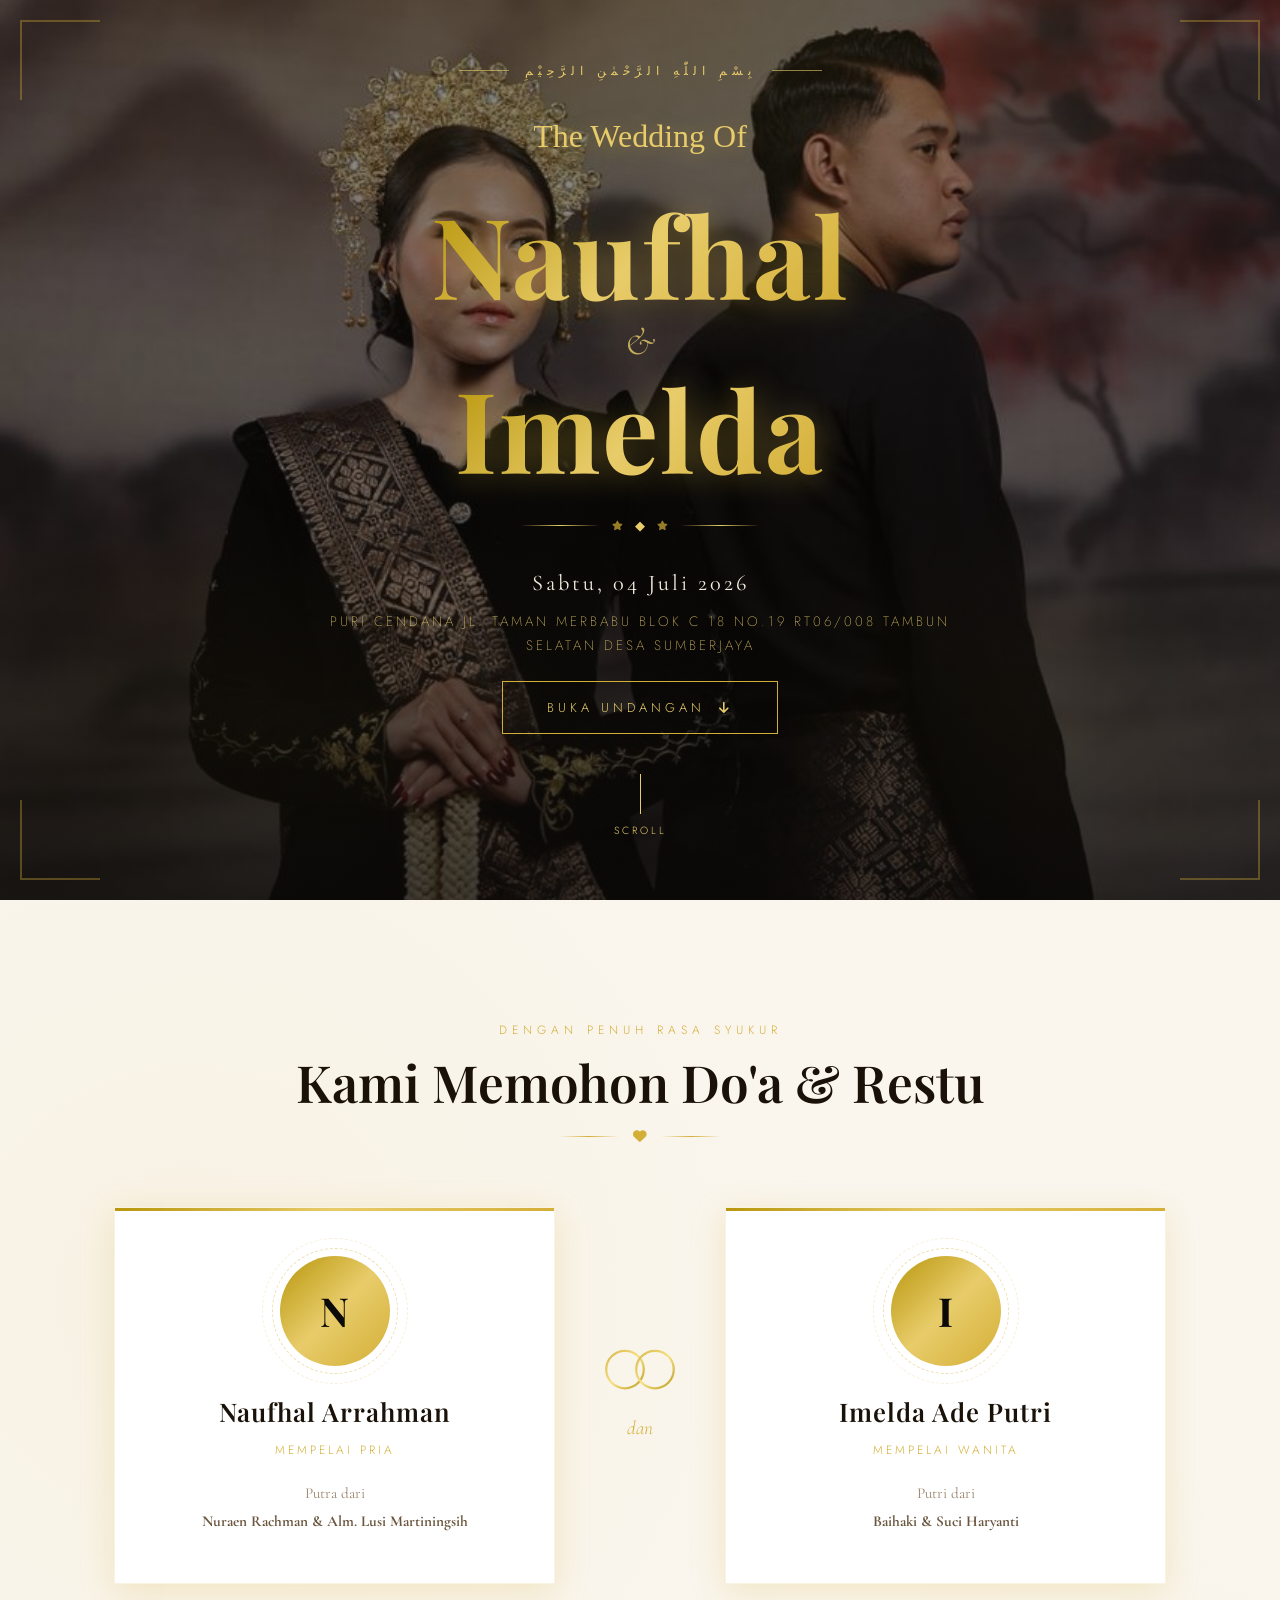
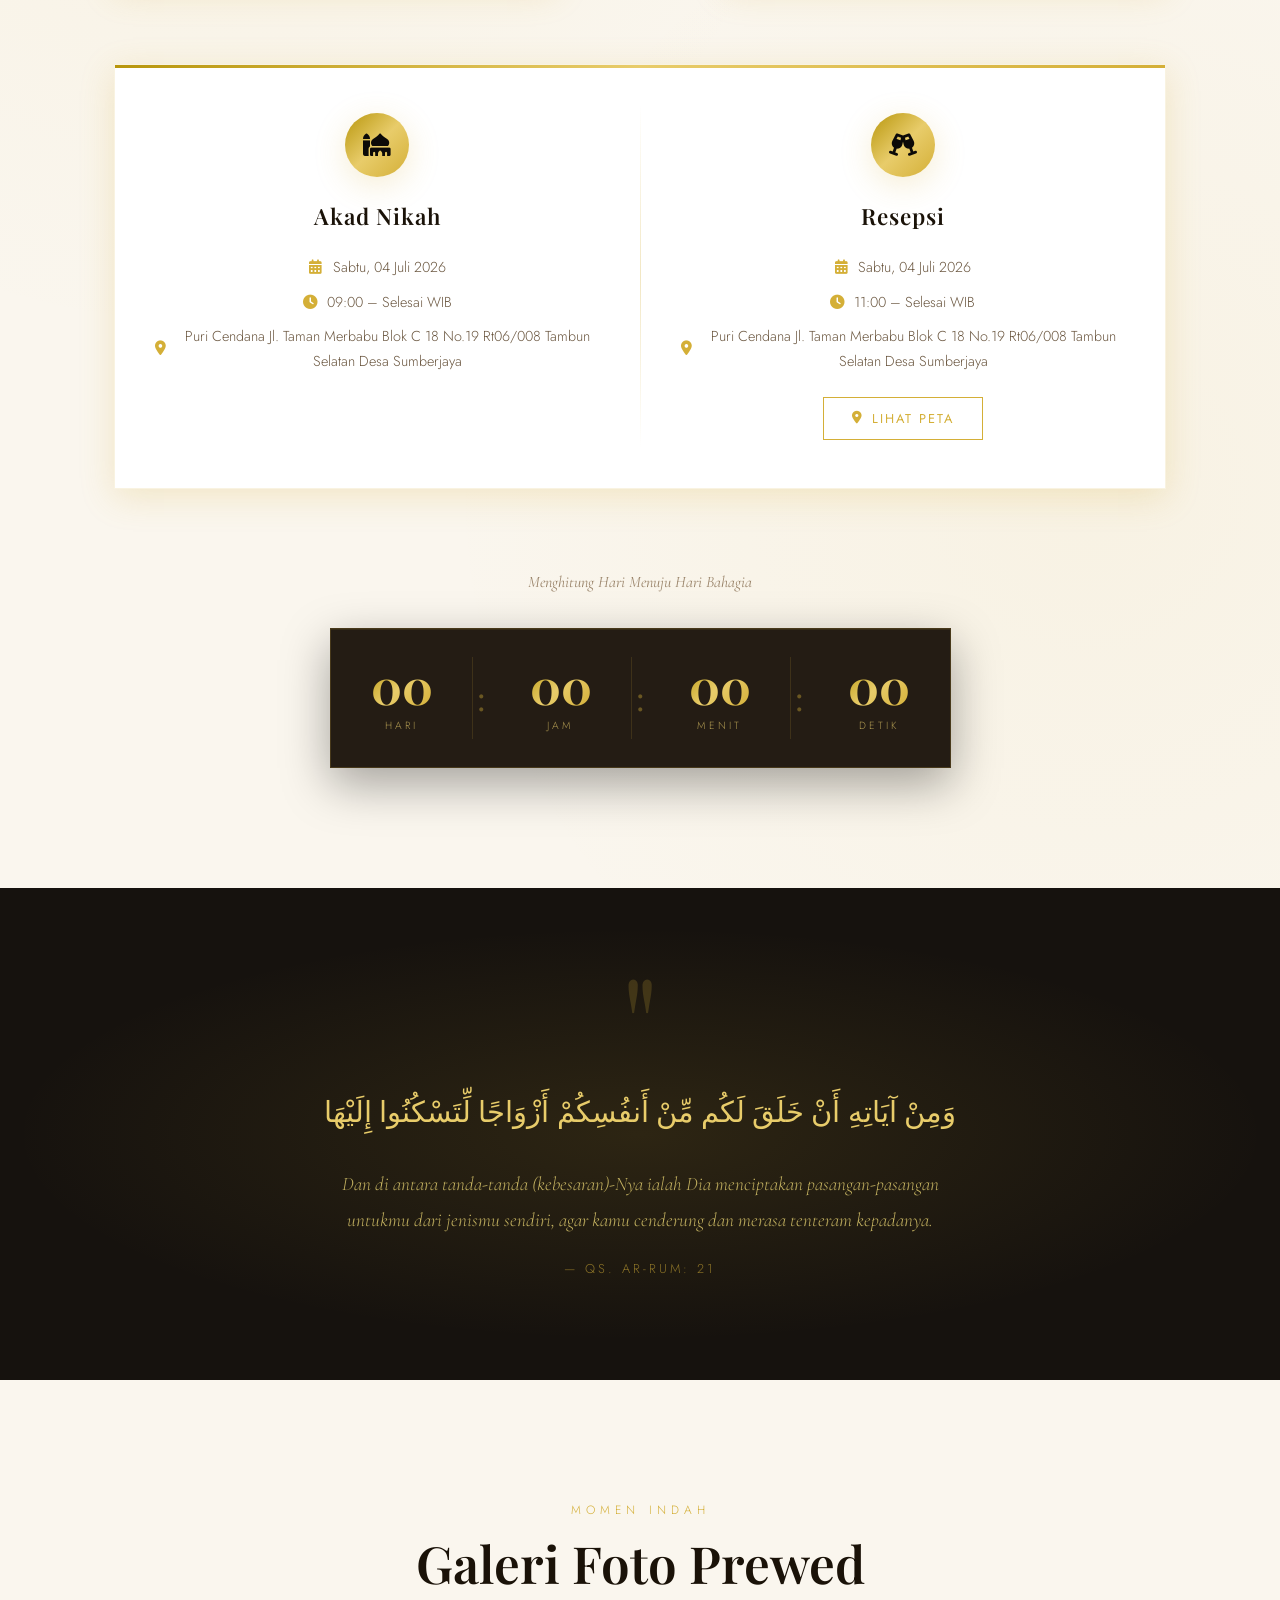
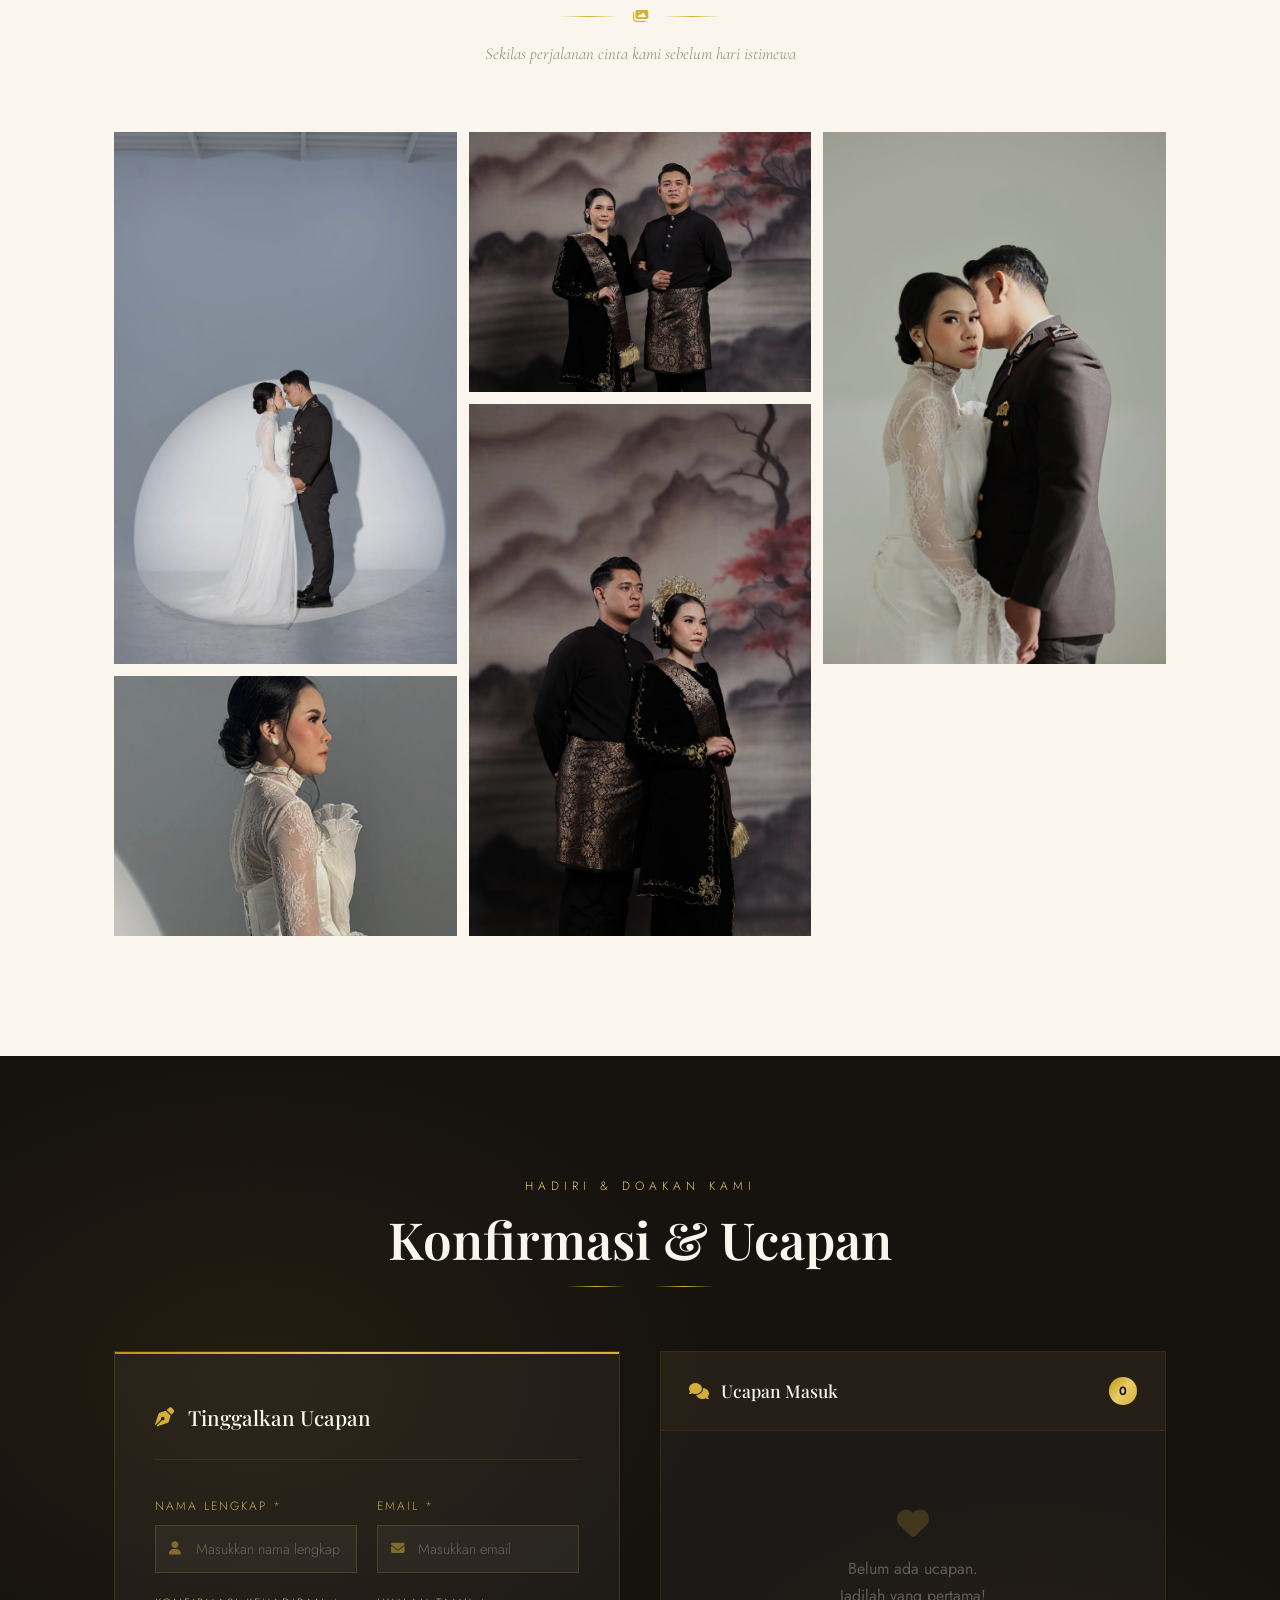
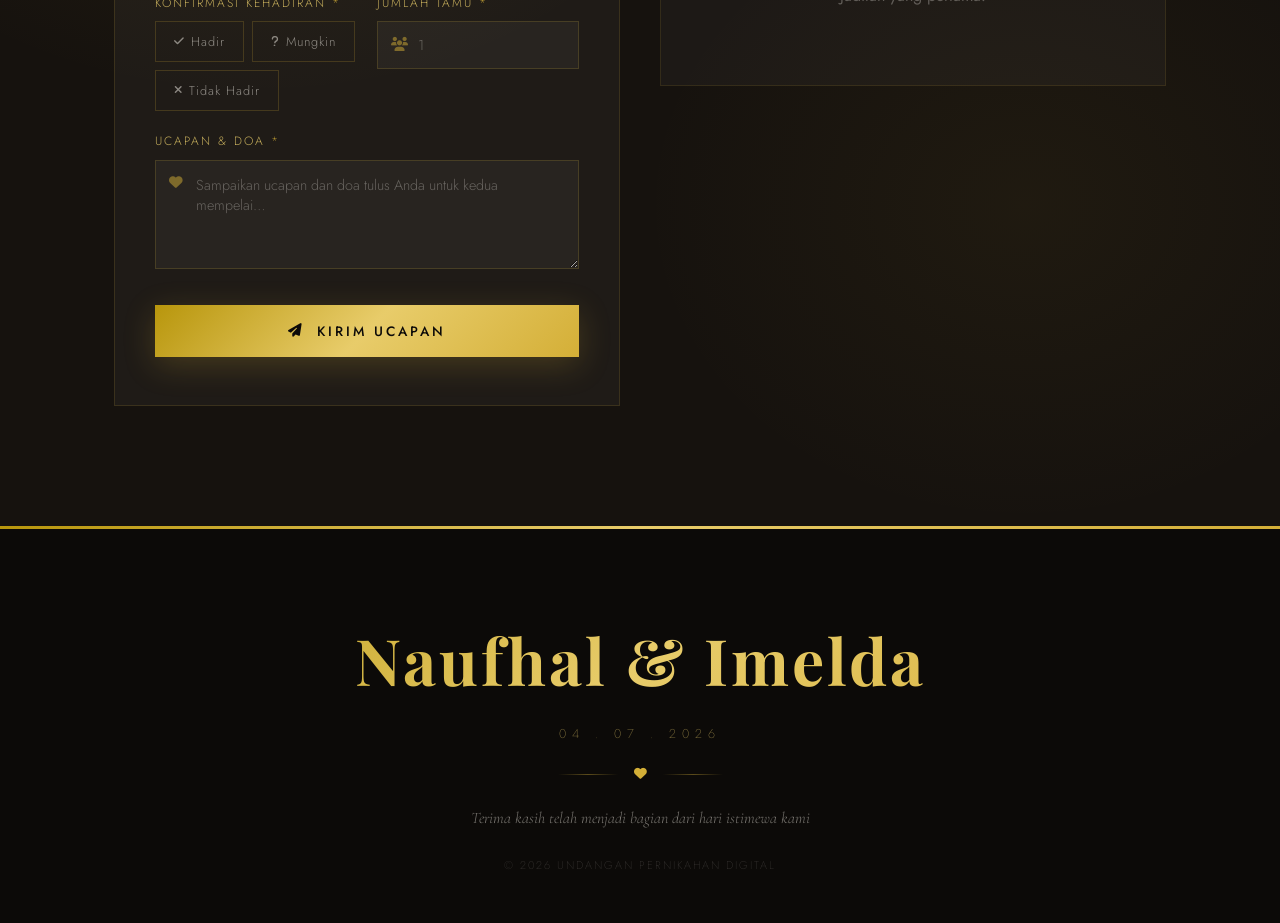
==== index.html @ 8dc5371a "Update index.html" ====
<!DOCTYPE html>
<html lang="id">
<head>
    <meta charset="UTF-8">
    <meta name="viewport" content="width=device-width, initial-scale=1.0">
    <title>Undangan Pernikahan Digital — Naufhal & Imelda</title>
    <link rel="preconnect" href="https://fonts.googleapis.com">
    <link rel="preconnect" href="https://fonts.gstatic.com" crossorigin>
    <link href="https://fonts.googleapis.com/css2?family=Playfair+Display:ital,wght@0,400;0,500;0,600;0,700;0,900;1,400;1,600&family=Cormorant+Garamond:ital,wght@0,300;0,400;0,500;0,600;1,300;1,400&family=Jost:wght@200;300;400;500&display=swap" rel="stylesheet">
    <link rel="stylesheet" href="https://cdnjs.cloudflare.com/ajax/libs/font-awesome/6.4.0/css/all.min.css">
    <style>
/* ═══════════════════════════════════════════════
   LUXURY WEDDING INVITATION — styles.css
   Aesthetic: Gold Foil · Dark Velvet · Baroque Elegance
═══════════════════════════════════════════════ */

@import url('https://fonts.googleapis.com/css2?family=Playfair+Display:ital,wght@0,400;0,500;0,600;0,700;0,900;1,400;1,600&family=Cormorant+Garamond:ital,wght@0,300;0,400;0,500;0,600;1,300;1,400&family=Jost:wght@200;300;400;500&display=swap');

/* ─── TOKENS ─── */
:root {
    --gold-1: #b8960c;
    --gold-2: #d4af37;
    --gold-3: #e8cc6a;
    --gold-4: #f5e07a;
    --gold-5: #fdf3c0;
    --dark-1: #0c0a08;
    --dark-2: #16120e;
    --dark-3: #241c14;
    --dark-4: #3a2e1e;
    --cream-1: #faf6ee;
    --cream-2: #f4ede0;
    --cream-3: #ede0cc;
    --text-dark: #1a1208;
    --text-mid: #6b5740;
    --text-light: #9a846a;
    --gold-grad: linear-gradient(135deg, var(--gold-1) 0%, var(--gold-3) 50%, var(--gold-2) 100%);
    --gold-grad-h: linear-gradient(135deg, var(--gold-4) 0%, var(--gold-2) 50%, var(--gold-1) 100%);
    --dark-grad: linear-gradient(180deg, var(--dark-2) 0%, var(--dark-3) 100%);
    --shadow-gold: 0 8px 32px rgba(212, 175, 55, 0.22);
    --shadow-dark: 0 16px 48px rgba(0, 0, 0, 0.35);
    --ease: cubic-bezier(0.4, 0, 0.2, 1);
    --font-display: 'Playfair Display', Georgia, serif;
    --font-serif: 'Cormorant Garamond', Georgia, serif;
    --font-sans: 'Jost', sans-serif;
}

/* ─── RESET & BASE ─── */
*, *::before, *::after { margin: 0; padding: 0; box-sizing: border-box; }
html { scroll-behavior: smooth; font-size: 16px; }

body {
    font-family: var(--font-sans);
    background: var(--cream-1);
    color: var(--text-dark);
    overflow-x: hidden;
    line-height: 1.7;
}

/* ─── PARTICLES CANVAS ─── */
.particles-canvas {
    position: fixed;
    top: 0; left: 0;
    width: 100%; height: 100%;
    pointer-events: none;
    z-index: 0;
    opacity: 0.6;
}

/* ─── ANIMATIONS ─── */
@keyframes fadeUp {
    from { opacity: 0; transform: translateY(40px); }
    to   { opacity: 1; transform: translateY(0); }
}
@keyframes fadeIn {
    from { opacity: 0; } to { opacity: 1; }
}
@keyframes shimmer {
    0%   { left: -100%; }
    100% { left: 200%; }
}
@keyframes pulse {
    0%, 100% { transform: scale(1); }
    50%       { transform: scale(1.08); }
}
@keyframes rotateRing {
    from { transform: rotate(0deg); }
    to   { transform: rotate(360deg); }
}
@keyframes scrollAnim {
    0%, 100% { opacity: 1; transform: translateY(0); }
    50%       { opacity: 0.3; transform: translateY(12px); }
}
@keyframes countFlip {
    0%   { transform: translateY(-20px); opacity: 0; }
    100% { transform: translateY(0); opacity: 1; }
}

.animate-fadeup {
    opacity: 0;
    animation: fadeUp 0.9s var(--ease) var(--d, 0s) forwards;
}

/* ─── SCROLL REVEAL ─── */
.reveal { opacity: 0; transform: translateY(50px); transition: opacity 0.9s var(--ease), transform 0.9s var(--ease); }
.reveal.revealed { opacity: 1; transform: translateY(0); }

/* ─── UTILITY ─── */
.container { max-width: 1100px; margin: 0 auto; padding: 0 24px; }

/* ════════════════════════════════════════
   HERO SECTION
════════════════════════════════════════ */
.hero {
    position: relative;
    min-height: 100vh;
    display: flex;
    align-items: center;
    justify-content: center;
    text-align: center;
    overflow: hidden;
    z-index: 1;
}

.hero-bg {
    position: absolute;
    inset: 0;
    background: url('[data-uri]') center center / cover no-repeat;
    z-index: 0;
}

.hero-bg::before {
    content: '';
    position: absolute;
    inset: 0;
    background:
        radial-gradient(ellipse 80% 60% at 50% 0%, rgba(212,175,55,0.18) 0%, transparent 70%),
        radial-gradient(ellipse 60% 40% at 20% 80%, rgba(212,175,55,0.10) 0%, transparent 60%),
        radial-gradient(ellipse 40% 40% at 80% 80%, rgba(184,150,12,0.08) 0%, transparent 60%);
}

.hero-overlay {
    position: absolute;
    inset: 0;
    background: linear-gradient(180deg,
        rgba(12,10,8,0.45) 0%,
        rgba(12,10,8,0.50) 50%,
        rgba(12,10,8,0.78) 100%);
}

/* Corner ornaments */
.hero-ornament {
    position: absolute;
    width: 160px;
    height: 160px;
    z-index: 2;
    opacity: 0.35;
}
.hero-ornament::before, .hero-ornament::after {
    content: '';
    position: absolute;
    background: var(--gold-2);
}
.hero-ornament.top-left    { top: 20px; left: 20px; }
.hero-ornament.top-right   { top: 20px; right: 20px; transform: scaleX(-1); }
.hero-ornament.bottom-left  { bottom: 20px; left: 20px; transform: scaleY(-1); }
.hero-ornament.bottom-right { bottom: 20px; right: 20px; transform: scale(-1); }

.hero-ornament::before {
    width: 2px; height: 80px;
    top: 0; left: 0;
}
.hero-ornament::after {
    width: 80px; height: 2px;
    top: 0; left: 0;
}

/* Hero content */
.hero-content {
    position: relative;
    z-index: 3;
    padding: 40px 20px;
    max-width: 700px;
}

.hero-tag {
    display: flex;
    align-items: center;
    justify-content: center;
    gap: 16px;
    font-family: var(--font-sans);
    font-weight: 300;
    font-size: 0.75rem;
    letter-spacing: 5px;
    text-transform: uppercase;
    color: var(--gold-3);
    margin-bottom: 28px;
}
.tag-line {
    display: block;
    width: 50px;
    height: 1px;
    background: var(--gold-3);
    opacity: 0.6;
}

.hero-bismillah {
    font-family: 'Traditional Arabic', 'Amiri', serif;
    font-size: clamp(1.4rem, 3vw, 2rem);
    color: var(--gold-3);
    margin-bottom: 32px;
    opacity: 0.85;
    text-shadow: 0 2px 20px rgba(212,175,55,0.4);
}

.hero-title {
    font-family: var(--font-display);
    line-height: 1;
    margin-bottom: 28px;
    display: flex;
    flex-direction: column;
    align-items: center;
    gap: 4px;
}

.name-groom, .name-bride {
    font-size: clamp(3.5rem, 9vw, 7rem);
    font-weight: 700;
    background: var(--gold-grad);
    -webkit-background-clip: text;
    -webkit-text-fill-color: transparent;
    background-clip: text;
    filter: drop-shadow(0 2px 16px rgba(212,175,55,0.4));
    line-height: 1.05;
    letter-spacing: 2px;
}

.hero-ampersand {
    font-family: var(--font-serif);
    font-style: italic;
    font-size: clamp(1.5rem, 4vw, 2.5rem);
    color: var(--gold-3);
    font-weight: 300;
    margin: 4px 0;
    opacity: 0.8;
}

.hero-divider {
    display: flex;
    align-items: center;
    justify-content: center;
    gap: 12px;
    margin-bottom: 28px;
}
.divider-line { flex: 1; max-width: 80px; height: 1px; background: linear-gradient(90deg, transparent, var(--gold-3), transparent); }
.divider-icon { color: var(--gold-2); font-size: 0.6rem; opacity: 0.7; }
.divider-diamond { color: var(--gold-3); font-size: 0.8rem; }

.hero-date {
    font-family: var(--font-serif);
    font-size: clamp(1rem, 2.5vw, 1.4rem);
    font-weight: 400;
    color: var(--cream-2);
    letter-spacing: 3px;
    margin-bottom: 8px;
}
.hero-location {
    font-family: var(--font-sans);
    font-weight: 200;
    font-size: 0.85rem;
    letter-spacing: 3px;
    text-transform: uppercase;
    color: var(--gold-3);
    opacity: 0.75;
    margin-bottom: 24px;
}

.guest-name {
    display: none;
    font-family: var(--font-serif);
    font-style: italic;
    font-size: 1.2rem;
    color: var(--gold-4);
    margin-bottom: 24px;
    padding: 12px 28px;
    border: 1px solid rgba(212,175,55,0.3);
    border-radius: 4px;
    background: rgba(212,175,55,0.05);
}

/* CTA Button */
.btn-luxury {
    display: inline-flex;
    align-items: center;
    gap: 14px;
    padding: 16px 44px;
    background: transparent;
    border: 1px solid var(--gold-2);
    color: var(--gold-3);
    font-family: var(--font-sans);
    font-weight: 300;
    font-size: 0.8rem;
    letter-spacing: 4px;
    text-transform: uppercase;
    cursor: pointer;
    transition: all 0.4s var(--ease);
    position: relative;
    overflow: hidden;
    margin-bottom: 40px;
}
.btn-luxury::before {
    content: '';
    position: absolute;
    inset: 0;
    background: var(--gold-grad);
    transform: scaleX(0);
    transform-origin: left;
    transition: transform 0.4s var(--ease);
    z-index: 0;
}
.btn-luxury:hover::before { transform: scaleX(1); }
.btn-luxury:hover { color: var(--dark-1); border-color: transparent; }
.btn-text, .btn-icon { position: relative; z-index: 1; }
.btn-icon { transition: transform 0.3s var(--ease); }
.btn-luxury:hover .btn-icon { transform: translateY(4px); }

/* Scroll indicator */
.hero-scroll {
    display: flex;
    flex-direction: column;
    align-items: center;
    gap: 8px;
    opacity: 0.5;
}
.scroll-line {
    display: block;
    width: 1px;
    height: 40px;
    background: var(--gold-3);
    animation: scrollAnim 2s ease-in-out infinite;
}
.scroll-text {
    font-size: 0.65rem;
    letter-spacing: 3px;
    text-transform: uppercase;
    color: var(--gold-3);
    font-family: var(--font-sans);
    font-weight: 300;
}

/* ════════════════════════════════════════
   SECTION HEADERS (shared)
════════════════════════════════════════ */
.section-header {
    text-align: center;
    margin-bottom: 64px;
}
.section-pre {
    font-family: var(--font-sans);
    font-weight: 300;
    font-size: 0.75rem;
    letter-spacing: 5px;
    text-transform: uppercase;
    color: var(--gold-2);
    margin-bottom: 12px;
}
.section-heading {
    font-family: var(--font-display);
    font-size: clamp(2rem, 5vw, 3.2rem);
    font-weight: 600;
    color: var(--text-dark);
    line-height: 1.2;
    margin-bottom: 16px;
}
.heading-ornament {
    display: flex;
    align-items: center;
    justify-content: center;
    gap: 14px;
    margin-bottom: 16px;
}
.heading-ornament span {
    display: block;
    width: 60px;
    height: 1px;
    background: linear-gradient(90deg, transparent, var(--gold-2), transparent);
}
.heading-ornament i { color: var(--gold-2); font-size: 0.85rem; }
.section-sub {
    font-family: var(--font-serif);
    font-style: italic;
    color: var(--text-light);
    font-size: 1.05rem;
    font-weight: 300;
}

/* ════════════════════════════════════════
   COUPLE SECTION
════════════════════════════════════════ */
.section-couple {
    position: relative;
    padding: 120px 0;
    background: var(--cream-1);
    z-index: 1;
}

.section-bg-pattern {
    position: absolute;
    inset: 0;
    background-image:
        radial-gradient(circle at 15% 25%, rgba(212,175,55,0.06) 0%, transparent 40%),
        radial-gradient(circle at 85% 75%, rgba(212,175,55,0.06) 0%, transparent 40%);
    pointer-events: none;
}

/* Couple block */
.couple-block {
    display: grid;
    grid-template-columns: 1fr auto 1fr;
    gap: 40px;
    align-items: center;
    margin-bottom: 80px;
}

.person-card {
    text-align: center;
    padding: 48px 32px;
    background: white;
    border: 1px solid rgba(212,175,55,0.15);
    box-shadow: var(--shadow-gold);
    position: relative;
    transition: transform 0.4s var(--ease), box-shadow 0.4s var(--ease);
}
.person-card::before {
    content: '';
    position: absolute;
    top: 0; left: 0; right: 0;
    height: 3px;
    background: var(--gold-grad);
}
.person-card:hover {
    transform: translateY(-8px);
    box-shadow: 0 20px 60px rgba(212,175,55,0.2);
}

.person-photo-frame {
    position: relative;
    width: 110px;
    height: 110px;
    margin: 0 auto 24px;
}
.person-photo-inner {
    width: 100%;
    height: 100%;
    border-radius: 50%;
    background: var(--gold-grad);
    display: flex;
    align-items: center;
    justify-content: center;
    position: relative;
    z-index: 2;
}
.person-initial {
    font-family: var(--font-display);
    font-size: 2.5rem;
    font-weight: 700;
    color: var(--dark-1);
}
.photo-ring {
    position: absolute;
    border-radius: 50%;
    border: 1px solid var(--gold-2);
    inset: -8px;
    opacity: 0.4;
    animation: rotateRing 12s linear infinite;
    border-style: dashed;
}
.photo-ring-2 {
    inset: -18px;
    opacity: 0.2;
    animation-direction: reverse;
    animation-duration: 20s;
}

.person-name {
    font-family: var(--font-display);
    font-size: 1.6rem;
    font-weight: 600;
    color: var(--text-dark);
    margin-bottom: 6px;
    letter-spacing: 1px;
}
.person-role {
    font-family: var(--font-sans);
    font-weight: 300;
    font-size: 0.75rem;
    letter-spacing: 3px;
    text-transform: uppercase;
    color: var(--gold-2);
    margin-bottom: 20px;
}
.person-parents {
    font-family: var(--font-serif);
    font-size: 0.95rem;
    color: var(--text-light);
    line-height: 1.8;
}
.person-parents strong { color: var(--text-mid); }

/* Couple center */
.couple-center {
    display: flex;
    flex-direction: column;
    align-items: center;
    gap: 12px;
}
.rings-svg { width: 90px; opacity: 0.9; }
.couple-and {
    font-family: var(--font-serif);
    font-style: italic;
    font-size: 1.2rem;
    color: var(--gold-2);
    font-weight: 300;
}

/* Events */
.events-row {
    display: grid;
    grid-template-columns: 1fr auto 1fr;
    gap: 0;
    background: white;
    border: 1px solid rgba(212,175,55,0.15);
    box-shadow: var(--shadow-gold);
    margin-bottom: 80px;
    position: relative;
    overflow: hidden;
}
.events-row::before {
    content: '';
    position: absolute;
    top: 0; left: 0; right: 0;
    height: 3px;
    background: var(--gold-grad);
}

.event-card {
    padding: 48px 40px;
    text-align: center;
}
.event-card-icon {
    width: 64px;
    height: 64px;
    margin: 0 auto 20px;
    background: var(--gold-grad);
    border-radius: 50%;
    display: flex;
    align-items: center;
    justify-content: center;
    font-size: 1.4rem;
    color: var(--dark-1);
    box-shadow: var(--shadow-gold);
}
.event-card-title {
    font-family: var(--font-display);
    font-size: 1.4rem;
    font-weight: 600;
    color: var(--text-dark);
    margin-bottom: 20px;
    letter-spacing: 1px;
}
.event-card-detail {
    display: flex;
    flex-direction: column;
    gap: 10px;
    margin-bottom: 24px;
}
.event-card-detail p {
    font-family: var(--font-sans);
    font-weight: 300;
    font-size: 0.9rem;
    color: var(--text-mid);
    display: flex;
    align-items: center;
    justify-content: center;
    gap: 10px;
}
.event-card-detail i { color: var(--gold-2); width: 14px; }

.event-divider-vertical {
    width: 1px;
    background: linear-gradient(180deg, transparent, rgba(212,175,55,0.3), transparent);
    margin: 40px 0;
}

.btn-map {
    display: inline-flex;
    align-items: center;
    gap: 8px;
    padding: 11px 28px;
    background: transparent;
    border: 1px solid var(--gold-2);
    color: var(--gold-2);
    font-family: var(--font-sans);
    font-weight: 400;
    font-size: 0.8rem;
    letter-spacing: 2px;
    text-transform: uppercase;
    cursor: pointer;
    transition: all 0.3s var(--ease);
}
.btn-map:hover {
    background: var(--gold-grad);
    color: var(--dark-1);
    border-color: transparent;
}

/* Countdown */
.countdown-wrapper {
    text-align: center;
}
.countdown-label-top {
    font-family: var(--font-serif);
    font-style: italic;
    font-size: 1rem;
    color: var(--text-light);
    margin-bottom: 32px;
}
.countdown {
    display: inline-flex;
    align-items: center;
    gap: 0;
    background: var(--dark-3);
    border: 1px solid rgba(212,175,55,0.2);
    box-shadow: var(--shadow-dark), inset 0 1px 0 rgba(212,175,55,0.1);
    overflow: hidden;
}
.countdown-item {
    padding: 32px 40px;
    text-align: center;
    position: relative;
}
.countdown-item:not(:last-child)::after {
    content: '';
    position: absolute;
    right: 0;
    top: 20%;
    height: 60%;
    width: 1px;
    background: rgba(212,175,55,0.15);
}
.countdown-value-wrap { overflow: hidden; margin-bottom: 8px; }
.countdown-value {
    display: block;
    font-family: var(--font-display);
    font-size: clamp(2rem, 5vw, 3rem);
    font-weight: 700;
    background: var(--gold-grad);
    -webkit-background-clip: text;
    -webkit-text-fill-color: transparent;
    background-clip: text;
    animation: countFlip 0.3s var(--ease);
    line-height: 1;
}
.countdown-label {
    display: block;
    font-family: var(--font-sans);
    font-weight: 300;
    font-size: 0.65rem;
    letter-spacing: 3px;
    text-transform: uppercase;
    color: var(--gold-3);
    opacity: 0.7;
}
.countdown-sep {
    font-family: var(--font-display);
    font-size: 2rem;
    color: var(--gold-2);
    opacity: 0.4;
    padding: 0 4px;
    line-height: 1;
}

/* ════════════════════════════════════════
   QUOTE SECTION
════════════════════════════════════════ */
.section-quote {
    position: relative;
    padding: 100px 0;
    overflow: hidden;
    z-index: 1;
}
.quote-bg {
    position: absolute;
    inset: 0;
    background: var(--dark-2);
}
.quote-bg::before {
    content: '';
    position: absolute;
    inset: 0;
    background: radial-gradient(ellipse 70% 60% at 50% 50%, rgba(212,175,55,0.12) 0%, transparent 70%);
}

.quote-block {
    position: relative;
    z-index: 2;
    text-align: center;
    max-width: 700px;
    margin: 0 auto;
    padding: 0 20px;
}
.quote-ornament {
    font-family: var(--font-display);
    font-size: 8rem;
    color: var(--gold-2);
    line-height: 0.5;
    margin-bottom: 32px;
    opacity: 0.2;
    display: block;
}
.quote-arabic {
    font-family: 'Traditional Arabic', 'Amiri', serif;
    font-size: clamp(1.3rem, 3vw, 1.8rem);
    color: var(--gold-3);
    line-height: 2;
    margin-bottom: 24px;
    direction: rtl;
}
.quote-translation {
    font-family: var(--font-serif);
    font-style: italic;
    font-size: clamp(1rem, 2vw, 1.2rem);
    color: rgba(245, 224, 122, 0.75);
    line-height: 1.9;
    font-weight: 300;
    margin-bottom: 20px;
}
.quote-source {
    font-family: var(--font-sans);
    font-weight: 300;
    font-size: 0.8rem;
    letter-spacing: 3px;
    text-transform: uppercase;
    color: var(--gold-2);
    opacity: 0.6;
}

/* ════════════════════════════════════════
   GALLERY SECTION
════════════════════════════════════════ */
.section-gallery {
    padding: 120px 0;
    background: var(--cream-1);
    position: relative;
    z-index: 1;
}

.gallery-masonry {
    display: grid;
    grid-template-columns: repeat(3, 1fr);
    grid-auto-rows: 260px;
    gap: 12px;
}
.gallery-item {
    position: relative;
    overflow: hidden;
    cursor: pointer;
    background: var(--dark-3);
}
.gallery-item.gallery-tall { grid-row: span 2; }
.gallery-item.gallery-wide { grid-column: span 2; }

.gallery-item img {
    width: 100%;
    height: 100%;
    object-fit: cover;
    transition: transform 0.7s var(--ease), filter 0.5s var(--ease);
    filter: brightness(0.88) saturate(0.9);
}
.gallery-item:hover img {
    transform: scale(1.06);
    filter: brightness(0.6) saturate(0.7);
}

.gallery-overlay {
    position: absolute;
    inset: 0;
    display: flex;
    align-items: center;
    justify-content: center;
    opacity: 0;
    transition: opacity 0.4s var(--ease);
}
.gallery-item:hover .gallery-overlay { opacity: 1; }
.gallery-overlay i {
    font-size: 1.5rem;
    color: var(--gold-3);
    background: rgba(12,10,8,0.6);
    width: 52px;
    height: 52px;
    border-radius: 50%;
    display: flex;
    align-items: center;
    justify-content: center;
    border: 1px solid rgba(212,175,55,0.4);
}

/* Gold frame on items */
.gallery-item::after {
    content: '';
    position: absolute;
    inset: 8px;
    border: 1px solid rgba(212,175,55,0);
    transition: border-color 0.4s var(--ease);
    pointer-events: none;
    z-index: 2;
}
.gallery-item:hover::after {
    border-color: rgba(212,175,55,0.4);
}

/* Lightbox */
.lightbox {
    position: fixed;
    inset: 0;
    background: rgba(12,10,8,0.95);
    z-index: 1000;
    display: flex;
    align-items: center;
    justify-content: center;
    opacity: 0;
    pointer-events: none;
    transition: opacity 0.4s var(--ease);
}
.lightbox.active { opacity: 1; pointer-events: all; }
.lightbox-img {
    max-width: 90vw;
    max-height: 85vh;
    object-fit: contain;
    box-shadow: var(--shadow-dark);
    border: 1px solid rgba(212,175,55,0.2);
}
.lightbox-close {
    position: absolute;
    top: 24px; right: 24px;
    background: transparent;
    border: 1px solid rgba(212,175,55,0.3);
    color: var(--gold-3);
    width: 44px; height: 44px;
    border-radius: 50%;
    cursor: pointer;
    font-size: 1rem;
    display: flex;
    align-items: center;
    justify-content: center;
    transition: all 0.3s var(--ease);
}
.lightbox-close:hover { background: var(--gold-2); color: var(--dark-1); border-color: transparent; }

/* ════════════════════════════════════════
   RSVP & UCAPAN SECTION
════════════════════════════════════════ */
.section-rsvp {
    position: relative;
    padding: 120px 0;
    z-index: 1;
    background: var(--dark-2);
}
.rsvp-bg-pattern {
    position: absolute;
    inset: 0;
    background:
        radial-gradient(ellipse 60% 50% at 20% 30%, rgba(212,175,55,0.07) 0%, transparent 60%),
        radial-gradient(ellipse 50% 50% at 80% 70%, rgba(212,175,55,0.05) 0%, transparent 60%);
    pointer-events: none;
}

.section-rsvp .section-heading { color: var(--cream-1); }
.section-rsvp .section-pre { color: var(--gold-3); }

.rsvp-layout {
    display: grid;
    grid-template-columns: 1fr 1fr;
    gap: 40px;
    align-items: start;
}

/* Form card */
.rsvp-form-card {
    background: rgba(255,255,255,0.04);
    border: 1px solid rgba(212,175,55,0.15);
    padding: 48px 40px;
    position: relative;
}
.rsvp-form-card::before {
    content: '';
    position: absolute;
    top: 0; left: 0; right: 0;
    height: 2px;
    background: var(--gold-grad);
}

.form-card-header {
    display: flex;
    align-items: center;
    gap: 14px;
    margin-bottom: 36px;
    padding-bottom: 24px;
    border-bottom: 1px solid rgba(212,175,55,0.12);
}
.form-card-header i { color: var(--gold-2); font-size: 1.2rem; }
.form-card-header h3 {
    font-family: var(--font-display);
    font-size: 1.3rem;
    font-weight: 500;
    color: var(--cream-1);
}

.luxury-form { display: flex; flex-direction: column; gap: 20px; }

.form-row {
    display: grid;
    grid-template-columns: 1fr 1fr;
    gap: 20px;
}

.form-field { display: flex; flex-direction: column; gap: 8px; }
.form-field.full { grid-column: 1 / -1; }

.form-field label {
    font-family: var(--font-sans);
    font-weight: 300;
    font-size: 0.75rem;
    letter-spacing: 2px;
    text-transform: uppercase;
    color: var(--gold-3);
    opacity: 0.8;
}
.form-field label span { color: var(--gold-2); }

.field-wrap {
    position: relative;
}
.field-icon {
    position: absolute;
    left: 14px;
    top: 50%;
    transform: translateY(-50%);
    color: var(--gold-2);
    opacity: 0.5;
    font-size: 0.85rem;
    pointer-events: none;
    z-index: 1;
}
.textarea-icon { top: 16px; transform: none; }

.field-wrap input,
.field-wrap select,
.field-wrap textarea {
    width: 100%;
    padding: 13px 16px 13px 40px;
    background: rgba(255,255,255,0.04);
    border: 1px solid rgba(212,175,55,0.18);
    color: var(--cream-1);
    font-family: var(--font-sans);
    font-weight: 300;
    font-size: 0.9rem;
    transition: all 0.3s var(--ease);
    outline: none;
    border-radius: 0;
}
.field-wrap textarea { padding-top: 14px; resize: vertical; }
.field-wrap input::placeholder,
.field-wrap textarea::placeholder { color: rgba(250,246,238,0.3); }
.field-wrap input:focus,
.field-wrap select:focus,
.field-wrap textarea:focus {
    border-color: var(--gold-2);
    background: rgba(212,175,55,0.06);
    box-shadow: 0 0 0 3px rgba(212,175,55,0.08);
}
.field-wrap select option { background: var(--dark-3); }

/* Attendance pills */
.attendance-pills {
    display: flex;
    gap: 8px;
    flex-wrap: wrap;
}
.pill {
    padding: 10px 18px;
    background: transparent;
    border: 1px solid rgba(212,175,55,0.2);
    color: rgba(250,246,238,0.5);
    font-family: var(--font-sans);
    font-weight: 300;
    font-size: 0.8rem;
    letter-spacing: 1px;
    cursor: pointer;
    transition: all 0.3s var(--ease);
    display: flex;
    align-items: center;
    gap: 6px;
}
.pill:hover { border-color: var(--gold-2); color: var(--gold-3); }
.pill.active {
    background: var(--gold-grad);
    border-color: transparent;
    color: var(--dark-1);
    font-weight: 500;
}
.pill i { font-size: 0.7rem; }

/* Submit btn */
.btn-submit {
    display: flex;
    align-items: center;
    justify-content: center;
    gap: 12px;
    padding: 16px 32px;
    background: var(--gold-grad);
    border: none;
    color: var(--dark-1);
    font-family: var(--font-sans);
    font-weight: 500;
    font-size: 0.85rem;
    letter-spacing: 3px;
    text-transform: uppercase;
    cursor: pointer;
    position: relative;
    overflow: hidden;
    transition: transform 0.3s var(--ease), box-shadow 0.3s var(--ease);
    box-shadow: var(--shadow-gold);
    margin-top: 8px;
}
.btn-submit:hover {
    transform: translateY(-2px);
    box-shadow: 0 12px 40px rgba(212,175,55,0.35);
}
.btn-submit:active { transform: translateY(0); }
.btn-shimmer {
    position: absolute;
    top: 0;
    left: -100%;
    width: 60%;
    height: 100%;
    background: linear-gradient(90deg, transparent, rgba(255,255,255,0.4), transparent);
    animation: shimmer 3s infinite 1s;
}

/* Feedback */
.form-feedback {
    padding: 0;
    margin-top: 0;
    height: 0;
    overflow: hidden;
    transition: all 0.4s var(--ease);
    font-family: var(--font-sans);
    font-size: 0.85rem;
    text-align: center;
    border-radius: 0;
}
.form-feedback.success {
    padding: 14px;
    height: auto;
    margin-top: 16px;
    background: rgba(34,197,94,0.1);
    border: 1px solid rgba(34,197,94,0.3);
    color: #86efac;
}
.form-feedback.error {
    padding: 14px;
    height: auto;
    margin-top: 16px;
    background: rgba(239,68,68,0.1);
    border: 1px solid rgba(239,68,68,0.3);
    color: #fca5a5;
}

/* Wishes panel */
.wishes-panel {
    background: rgba(255,255,255,0.03);
    border: 1px solid rgba(212,175,55,0.12);
    display: flex;
    flex-direction: column;
    max-height: 560px;
}
.wishes-header {
    display: flex;
    align-items: center;
    gap: 12px;
    padding: 24px 28px;
    border-bottom: 1px solid rgba(212,175,55,0.1);
    background: rgba(212,175,55,0.04);
}
.wishes-header i { color: var(--gold-2); }
.wishes-header h3 {
    font-family: var(--font-display);
    font-weight: 500;
    font-size: 1.1rem;
    color: var(--cream-1);
    flex: 1;
}
.wishes-count {
    background: var(--gold-grad);
    color: var(--dark-1);
    font-family: var(--font-sans);
    font-weight: 600;
    font-size: 0.75rem;
    width: 28px;
    height: 28px;
    border-radius: 50%;
    display: flex;
    align-items: center;
    justify-content: center;
}
.wishes-list {
    padding: 16px;
    overflow-y: auto;
    flex: 1;
    display: flex;
    flex-direction: column;
    gap: 12px;
    scrollbar-width: thin;
    scrollbar-color: rgba(212,175,55,0.2) transparent;
}

.empty-wishes {
    text-align: center;
    padding: 60px 20px;
    color: rgba(250,246,238,0.3);
}
.empty-icon {
    font-size: 2rem;
    color: var(--gold-2);
    opacity: 0.2;
    margin-bottom: 16px;
    display: block;
}

/* Wish items */
.wish-item {
    display: flex;
    gap: 14px;
    padding: 16px;
    background: rgba(255,255,255,0.03);
    border: 1px solid rgba(212,175,55,0.08);
    border-left: 2px solid var(--gold-2);
    animation: fadeUp 0.4s var(--ease);
}
.wish-avatar {
    width: 40px;
    height: 40px;
    flex-shrink: 0;
    border-radius: 50%;
    background: var(--gold-grad);
    display: flex;
    align-items: center;
    justify-content: center;
    font-family: var(--font-display);
    font-weight: 700;
    font-size: 1rem;
    color: var(--dark-1);
}
.wish-body { flex: 1; min-width: 0; }
.wish-meta {
    display: flex;
    align-items: center;
    gap: 8px;
    flex-wrap: wrap;
    margin-bottom: 8px;
}
.wish-name {
    font-family: var(--font-sans);
    font-weight: 500;
    font-size: 0.9rem;
    color: var(--cream-1);
}
.wish-badge {
    font-size: 0.65rem;
    padding: 3px 8px;
    border-radius: 2px;
    font-weight: 500;
    letter-spacing: 1px;
}
.badge-hadir { background: rgba(34,197,94,0.15); color: #86efac; }
.badge-tidak { background: rgba(239,68,68,0.15); color: #fca5a5; }
.badge-mungkin { background: rgba(234,179,8,0.15); color: #fde047; }
.wish-guests {
    font-size: 0.7rem;
    color: var(--gold-3);
    opacity: 0.6;
    font-family: var(--font-sans);
    font-weight: 300;
}
.wish-text {
    font-family: var(--font-serif);
    font-style: italic;
    font-size: 0.9rem;
    color: rgba(250,246,238,0.65);
    line-height: 1.7;
    margin-bottom: 8px;
    word-break: break-word;
}
.wish-time {
    font-size: 0.7rem;
    color: rgba(250,246,238,0.25);
    font-family: var(--font-sans);
    font-weight: 300;
}

/* ════════════════════════════════════════
   FOOTER
════════════════════════════════════════ */
.footer {
    position: relative;
    background: var(--dark-1);
    text-align: center;
    padding: 80px 20px 48px;
    overflow: hidden;
    z-index: 1;
}
.footer-ornament {
    position: absolute;
    top: 0; left: 0; right: 0;
    height: 3px;
    background: var(--gold-grad);
}
.footer-content { position: relative; z-index: 2; }
.footer-names {
    font-family: var(--font-display);
    font-size: clamp(2.5rem, 6vw, 4rem);
    font-weight: 700;
    background: var(--gold-grad);
    -webkit-background-clip: text;
    -webkit-text-fill-color: transparent;
    background-clip: text;
    margin-bottom: 8px;
    letter-spacing: 3px;
}
.footer-date {
    font-family: var(--font-sans);
    font-weight: 200;
    font-size: 0.8rem;
    letter-spacing: 6px;
    text-transform: uppercase;
    color: var(--gold-3);
    opacity: 0.6;
    margin-bottom: 24px;
}
.footer-divider {
    display: flex;
    align-items: center;
    justify-content: center;
    gap: 16px;
    margin-bottom: 24px;
}
.footer-divider span { display: block; width: 60px; height: 1px; background: linear-gradient(90deg, transparent, rgba(212,175,55,0.4), transparent); }
.footer-divider i { color: var(--gold-2); font-size: 0.8rem; animation: pulse 2s ease-in-out infinite; }

.footer-text {
    font-family: var(--font-serif);
    font-style: italic;
    font-size: 1rem;
    color: rgba(250,246,238,0.45);
    margin-bottom: 24px;
    font-weight: 300;
}
.footer-copy {
    font-family: var(--font-sans);
    font-weight: 200;
    font-size: 0.7rem;
    letter-spacing: 2px;
    text-transform: uppercase;
    color: rgba(250,246,238,0.2);
}

/* ════════════════════════════════════════
   RESPONSIVE
════════════════════════════════════════ */
@media (max-width: 900px) {
    .couple-block {
        grid-template-columns: 1fr;
        max-width: 400px;
        margin-left: auto;
        margin-right: auto;
    }
    .couple-center { flex-direction: row; padding: 12px 0; }
    .events-row {
        grid-template-columns: 1fr;
        max-width: 480px;
        margin-left: auto;
        margin-right: auto;
    }
    .event-divider-vertical { width: 80%; height: 1px; margin: 0 auto; }
    .rsvp-layout { grid-template-columns: 1fr; }
    .gallery-masonry {
        grid-template-columns: repeat(2, 1fr);
    }
    .gallery-item.gallery-wide { grid-column: span 1; }
}

@media (max-width: 640px) {
    .section-couple, .section-gallery, .section-rsvp { padding: 80px 0; }
    .form-row { grid-template-columns: 1fr; }
    .countdown { flex-wrap: wrap; }
    .countdown-item { padding: 24px 20px; }
    .countdown-sep { display: none; }
    .gallery-masonry { grid-template-columns: 1fr; grid-auto-rows: 220px; }
    .gallery-item.gallery-tall { grid-row: span 1; }
    .rsvp-form-card { padding: 32px 24px; }
    .event-card { padding: 36px 24px; }
}

    </style>
</head>
<body>

    <!-- Particle Canvas -->
    <canvas id="particles" class="particles-canvas"></canvas>

    <!-- ═══ HERO SECTION ═══ -->
    <section class="hero" id="hero">
        <div class="hero-bg">
            <div class="hero-overlay"></div>
            <div class="hero-ornament top-left"></div>
            <div class="hero-ornament top-right"></div>
            <div class="hero-ornament bottom-left"></div>
            <div class="hero-ornament bottom-right"></div>
        </div>

        <div class="hero-content">
            <div class="hero-tag animate-fadeup" style="--d:0.1s">
                <span class="tag-line"></span>
                <span>بِسْمِ اللّٰهِ الرَّحْمٰنِ الرَّحِيْمِ</span>
                <span class="tag-line"></span>
            </div>

            <div class="hero-bismillah animate-fadeup" style="--d:0.3s">
                The Wedding Of
            </div>

            <h1 class="hero-title animate-fadeup" style="--d:0.5s">
                <span class="name-groom">Naufhal</span>
                <span class="hero-ampersand">&</span>
                <span class="name-bride">Imelda</span>
            </h1>

            <div class="hero-divider animate-fadeup" style="--d:0.7s">
                <span class="divider-line"></span>
                <i class="fas fa-star divider-icon"></i>
                <span class="divider-diamond">◆</span>
                <i class="fas fa-star divider-icon"></i>
                <span class="divider-line"></span>
            </div>

            <p class="hero-date animate-fadeup" style="--d:0.9s">Sabtu, 04 Juli 2026</p>
            <p class="hero-location animate-fadeup" style="--d:1.0s">Puri Cendana Jl. Taman Merbabu Blok C 18 No.19 Rt06/008 Tambun Selatan Desa Sumberjaya</p>

            <p class="guest-name" id="guestName"></p>

            <div class="hero-cta animate-fadeup" style="--d:1.2s">
                <button class="btn-luxury" onclick="scrollToSection('main')">
                    <span class="btn-text">Buka Undangan</span>
                    <span class="btn-icon"><i class="fas fa-arrow-down"></i></span>
                </button>
            </div>

            <div class="hero-scroll animate-fadeup" style="--d:1.4s">
                <span class="scroll-line"></span>
                <span class="scroll-text">Scroll</span>
            </div>
        </div>
    </section>

    <!-- ═══ MAIN / COUPLE SECTION ═══ -->
    <section id="main" class="section-couple">
        <div class="section-bg-pattern"></div>
        <div class="container">

            <div class="section-header reveal">
                <p class="section-pre">Dengan Penuh Rasa Syukur</p>
                <h2 class="section-heading">Kami Memohon Do'a & Restu</h2>
                <div class="heading-ornament"><span></span><i class="fas fa-heart"></i><span></span></div>
            </div>

            <div class="couple-block reveal">
                <div class="person-card groom-card">
                    <div class="person-photo-frame">
                        <div class="person-photo-inner">
                            <div class="person-initial">N</div>
                        </div>
                        <div class="photo-ring photo-ring-1"></div>
                        <div class="photo-ring photo-ring-2"></div>
                    </div>
                    <h3 class="person-name">Naufhal Arrahman</h3>
                    <p class="person-role">Mempelai Pria</p>
                    <div class="person-parents">
                        <p>Putra dari</p>
                        <p><strong>Nuraen Rachman & Alm. Lusi Martiningsih</strong></p>
                    </div>
                </div>

                <div class="couple-center">
                    <div class="couple-rings">
                        <svg viewBox="0 0 120 60" class="rings-svg">
                            <circle cx="40" cy="30" r="25" fill="none" stroke="url(#goldGrad)" stroke-width="3"/>
                            <circle cx="80" cy="30" r="25" fill="none" stroke="url(#goldGrad)" stroke-width="3"/>
                            <defs>
                                <linearGradient id="goldGrad" x1="0%" y1="0%" x2="100%" y2="100%">
                                    <stop offset="0%" style="stop-color:#d4af37"/>
                                    <stop offset="50%" style="stop-color:#f5e07a"/>
                                    <stop offset="100%" style="stop-color:#b8960c"/>
                                </linearGradient>
                            </defs>
                        </svg>
                    </div>
                    <span class="couple-and">dan</span>
                </div>

                <div class="person-card bride-card">
                    <div class="person-photo-frame">
                        <div class="person-photo-inner">
                            <div class="person-initial">I</div>
                        </div>
                        <div class="photo-ring photo-ring-1"></div>
                        <div class="photo-ring photo-ring-2"></div>
                    </div>
                    <h3 class="person-name"> Imelda Ade Putri </h3>
                    <p class="person-role">Mempelai Wanita</p>
                    <div class="person-parents">
                        <p>Putri dari</p>
                        <p><strong>Baihaki & Suci Haryanti</strong></p>
                    </div>
                </div>
            </div>

            <!-- EVENT DETAILS -->
            <div class="events-row reveal">
                <div class="event-card">
                    <div class="event-card-icon"><i class="fas fa-mosque"></i></div>
                    <h4 class="event-card-title">Akad Nikah</h4>
                    <div class="event-card-detail">
                        <p><i class="fas fa-calendar-alt"></i> Sabtu, 04 Juli 2026</p>
                        <p><i class="fas fa-clock"></i> 09:00 – Selesai WIB</p>
                        <p><i class="fas fa-map-marker-alt"></i> Puri Cendana Jl. Taman Merbabu Blok C 18 No.19 Rt06/008 Tambun Selatan Desa Sumberjaya</p>
                    </div>
                </div>

                <div class="event-divider-vertical"></div>

                <div class="event-card">
                    <div class="event-card-icon"><i class="fas fa-champagne-glasses"></i></div>
                    <h4 class="event-card-title">Resepsi</h4>
                    <div class="event-card-detail">
                        <p><i class="fas fa-calendar-alt"></i> Sabtu, 04 Juli 2026</p>
                        <p><i class="fas fa-clock"></i> 11:00 – Selesai WIB</p>
                        <p><i class="fas fa-map-marker-alt"></i> Puri Cendana Jl. Taman Merbabu Blok C 18 No.19 Rt06/008 Tambun Selatan Desa Sumberjaya</p>
                    </div>
                    <button class="btn-map" onclick="openMap()">
                        <i class="fas fa-location-dot"></i> Lihat Peta
                    </button>
                </div>
            </div>

            <!-- COUNTDOWN -->
            <div class="countdown-wrapper reveal">
                <p class="countdown-label-top">Menghitung Hari Menuju Hari Bahagia</p>
                <div class="countdown" id="countdown">
                    <div class="countdown-item">
                        <div class="countdown-value-wrap">
                            <span class="countdown-value" id="days">00</span>
                        </div>
                        <span class="countdown-label">Hari</span>
                    </div>
                    <div class="countdown-sep">:</div>
                    <div class="countdown-item">
                        <div class="countdown-value-wrap">
                            <span class="countdown-value" id="hours">00</span>
                        </div>
                        <span class="countdown-label">Jam</span>
                    </div>
                    <div class="countdown-sep">:</div>
                    <div class="countdown-item">
                        <div class="countdown-value-wrap">
                            <span class="countdown-value" id="minutes">00</span>
                        </div>
                        <span class="countdown-label">Menit</span>
                    </div>
                    <div class="countdown-sep">:</div>
                    <div class="countdown-item">
                        <div class="countdown-value-wrap">
                            <span class="countdown-value" id="seconds">00</span>
                        </div>
                        <span class="countdown-label">Detik</span>
                    </div>
                </div>
            </div>

        </div>
    </section>

    <!-- ═══ QUOTE / LOVE VERSE ═══ -->
    <section class="section-quote">
        <div class="quote-bg"></div>
        <div class="container">
            <div class="quote-block reveal">
                <div class="quote-ornament">"</div>
                <p class="quote-arabic">وَمِنْ آيَاتِهِ أَنْ خَلَقَ لَكُم مِّنْ أَنفُسِكُمْ أَزْوَاجًا لِّتَسْكُنُوا إِلَيْهَا</p>
                <p class="quote-translation">Dan di antara tanda-tanda (kebesaran)-Nya ialah Dia menciptakan pasangan-pasangan untukmu dari jenismu sendiri, agar kamu cenderung dan merasa tenteram kepadanya.</p>
                <p class="quote-source">— QS. Ar-Rum: 21</p>
            </div>
        </div>
    </section>

    <!-- ═══ GALLERY SECTION ═══ -->
    <section id="gallery" class="section-gallery">
        <div class="container">
            <div class="section-header reveal">
                <p class="section-pre">Momen Indah</p>
                <h2 class="section-heading">Galeri Foto Prewed</h2>
                <div class="heading-ornament"><span></span><i class="fas fa-images"></i><span></span></div>
                <p class="section-sub">Sekilas perjalanan cinta kami sebelum hari istimewa</p>
            </div>

            <div class="gallery-masonry reveal">
                <div class="gallery-item gallery-tall" onclick="openLightbox(this)">
                    <img src="[data-uri]" alt="Prewed Naufhal & Imelda 1">
                    <div class="gallery-overlay">
                        <i class="fas fa-expand"></i>
                    </div>
                </div>
                <div class="gallery-item" onclick="openLightbox(this)">
                    <img src="[data-uri]" alt="Prewed Naufhal & Imelda 2">
                    <div class="gallery-overlay">
                        <i class="fas fa-expand"></i>
                    </div>
                </div>
                <div class="gallery-item gallery-tall" onclick="openLightbox(this)">
                    <img src="[data-uri]" alt="Prewed Naufhal & Imelda 3">
                    <div class="gallery-overlay">
                        <i class="fas fa-expand"></i>
                    </div>
                </div>
                <div class="gallery-item gallery-tall" onclick="openLightbox(this)">
                    <img src="[data-uri]" alt="Prewed Naufhal & Imelda 4">
                    <div class="gallery-overlay">
                        <i class="fas fa-expand"></i>
                    </div>
                </div>
                <div class="gallery-item" onclick="openLightbox(this)">
                    <img src="[data-uri]" alt="Prewed Naufhal & Imelda 5">
                    <div class="gallery-overlay">
                        <i class="fas fa-expand"></i>
                    </div>
                </div>
            </div>
        </div>
    </section>

    <!-- Lightbox -->
    <div class="lightbox" id="lightbox" onclick="closeLightbox()">
        <button class="lightbox-close" onclick="closeLightbox()"><i class="fas fa-times"></i></button>
        <img class="lightbox-img" id="lightboxImg" src="" alt="">
    </div>

    <!-- ═══ RSVP & UCAPAN ═══ -->
    <section id="comments" class="section-rsvp">
        <div class="rsvp-bg-pattern"></div>
        <div class="container">

            <div class="section-header reveal">
                <p class="section-pre">Hadiri & Doakan Kami</p>
                <h2 class="section-heading">Konfirmasi & Ucapan</h2>
                <div class="heading-ornament"><span></span><i class="fas fa-envelope-open-heart"></i><span></span></div>
            </div>

            <div class="rsvp-layout reveal">
                <!-- FORM -->
                <div class="rsvp-form-card">
                    <div class="form-card-header">
                        <i class="fas fa-pen-nib"></i>
                        <h3>Tinggalkan Ucapan</h3>
                    </div>

                    <form id="comment-form" class="luxury-form">
                        <div class="form-row">
                            <div class="form-field">
                                <label>Nama Lengkap <span>*</span></label>
                                <div class="field-wrap">
                                    <i class="fas fa-user field-icon"></i>
                                    <input type="text" id="comment-name" placeholder="Masukkan nama lengkap" required>
                                </div>
                            </div>
                            <div class="form-field">
                                <label>Email <span>*</span></label>
                                <div class="field-wrap">
                                    <i class="fas fa-envelope field-icon"></i>
                                    <input type="email" id="comment-email" placeholder="Masukkan email" required>
                                </div>
                            </div>
                        </div>

                        <div class="form-row">
                            <div class="form-field">
                                <label>Konfirmasi Kehadiran <span>*</span></label>
                                <div class="attendance-pills" id="attendancePills">
                                    <input type="hidden" id="comment-attendance" required>
                                    <button type="button" class="pill" data-value="hadir" onclick="selectAttendance(this)">
                                        <i class="fas fa-check"></i> Hadir
                                    </button>
                                    <button type="button" class="pill" data-value="mungkin" onclick="selectAttendance(this)">
                                        <i class="fas fa-question"></i> Mungkin
                                    </button>
                                    <button type="button" class="pill" data-value="tidak" onclick="selectAttendance(this)">
                                        <i class="fas fa-times"></i> Tidak Hadir
                                    </button>
                                </div>
                            </div>
                            <div class="form-field">
                                <label>Jumlah Tamu <span>*</span></label>
                                <div class="field-wrap">
                                    <i class="fas fa-users field-icon"></i>
                                    <input type="number" id="comment-guests" min="1" max="10" placeholder="1" required>
                                </div>
                            </div>
                        </div>

                        <div class="form-field full">
                            <label>Ucapan & Doa <span>*</span></label>
                            <div class="field-wrap textarea-wrap">
                                <i class="fas fa-heart field-icon textarea-icon"></i>
                                <textarea id="comment-text" placeholder="Sampaikan ucapan dan doa tulus Anda untuk kedua mempelai…" rows="4" required></textarea>
                            </div>
                        </div>

                        <button type="submit" class="btn-submit">
                            <i class="fas fa-paper-plane"></i>
                            <span>Kirim Ucapan</span>
                            <div class="btn-shimmer"></div>
                        </button>
                    </form>

                    <div id="comment-message" class="form-feedback"></div>
                </div>

                <!-- UCAPAN MASUK -->
                <div class="wishes-panel">
                    <div class="wishes-header">
                        <i class="fas fa-comments"></i>
                        <h3>Ucapan Masuk</h3>
                        <span class="wishes-count" id="wishesCount">0</span>
                    </div>
                    <div id="comments-container" class="wishes-list">
                        <div class="empty-wishes">
                            <i class="fas fa-heart empty-icon"></i>
                            <p>Belum ada ucapan.</p>
                            <p>Jadilah yang pertama!</p>
                        </div>
                    </div>
                </div>
            </div>

        </div>
    </section>

    <!-- ═══ FOOTER ═══ -->
    <footer class="footer">
        <div class="footer-ornament"></div>
        <div class="footer-content">
            <div class="footer-names">Naufhal & Imelda</div>
            <div class="footer-date">04 . 07 . 2026</div>
            <div class="footer-divider">
                <span></span><i class="fas fa-heart"></i><span></span>
            </div>
            <p class="footer-text">Terima kasih telah menjadi bagian dari hari istimewa kami</p>
            <p class="footer-copy">© 2026 Undangan Pernikahan Digital</p>
        </div>
    </footer>

    <script>
    // ═══ PARTICLES ═══
    (function() {
        const canvas = document.getElementById('particles');
        const ctx = canvas.getContext('2d');
        let W, H, particles = [];

        function resize() {
            W = canvas.width = window.innerWidth;
            H = canvas.height = window.innerHeight;
        }
        resize();
        window.addEventListener('resize', resize);

        function Particle() {
            this.reset();
        }
        Particle.prototype.reset = function() {
            this.x = Math.random() * W;
            this.y = Math.random() * H + H;
            this.size = Math.random() * 3 + 1;
            this.speed = Math.random() * 0.6 + 0.2;
            this.opacity = Math.random() * 0.5 + 0.1;
            this.drift = (Math.random() - 0.5) * 0.5;
        };
        Particle.prototype.update = function() {
            this.y -= this.speed;
            this.x += this.drift;
            if (this.y < -10) this.reset();
        };
        Particle.prototype.draw = function() {
            ctx.save();
            ctx.globalAlpha = this.opacity;
            ctx.fillStyle = '#d4af37';
            ctx.beginPath();
            ctx.arc(this.x, this.y, this.size, 0, Math.PI * 2);
            ctx.fill();
            ctx.restore();
        };

        for (let i = 0; i < 60; i++) {
            const p = new Particle();
            p.y = Math.random() * H;
            particles.push(p);
        }

        function loop() {
            ctx.clearRect(0, 0, W, H);
            particles.forEach(p => { p.update(); p.draw(); });
            requestAnimationFrame(loop);
        }
        loop();
    })();

    // ═══ SCROLL REVEAL ═══
    const reveals = document.querySelectorAll('.reveal');
    const observer = new IntersectionObserver(entries => {
        entries.forEach(e => {
            if (e.isIntersecting) {
                e.target.classList.add('revealed');
                observer.unobserve(e.target);
            }
        });
    }, { threshold: 0.1 });
    reveals.forEach(r => observer.observe(r));

    // ═══ COUNTDOWN ═══
    function updateCountdown() {
        const target = new Date('2026-07-04T09:00:00');
        const now = new Date();
        const diff = target - now;
        if (diff <= 0) {
            document.getElementById('days').textContent = '00';
            document.getElementById('hours').textContent = '00';
            document.getElementById('minutes').textContent = '00';
            document.getElementById('seconds').textContent = '00';
            return;
        }
        const d = Math.floor(diff / 86400000);
        const h = Math.floor((diff % 86400000) / 3600000);
        const m = Math.floor((diff % 3600000) / 60000);
        const s = Math.floor((diff % 60000) / 1000);
        document.getElementById('days').textContent = String(d).padStart(2, '0');
        document.getElementById('hours').textContent = String(h).padStart(2, '0');
        document.getElementById('minutes').textContent = String(m).padStart(2, '0');
        document.getElementById('seconds').textContent = String(s).padStart(2, '0');
    }
    updateCountdown();
    setInterval(updateCountdown, 1000);

    // ═══ SCROLL TO SECTION ═══
    function scrollToSection(id) {
        document.getElementById(id).scrollIntoView({ behavior: 'smooth' });
    }

    // ═══ MAP ═══ (UPDATED)
    function openMap() {
        window.open('https://maps.google.com?q=Puri+Cendana+Jl+Taman+Merbabu+Blok+C+18+No+19+Tambun+Selatan+Sumberjaya', '_blank');
    }

    // ═══ ATTENDANCE PILLS ═══
    function selectAttendance(btn) {
        document.querySelectorAll('.pill').forEach(p => p.classList.remove('active'));
        btn.classList.add('active');
        document.getElementById('comment-attendance').value = btn.dataset.value;
    }

    // ═══ GOOGLE SHEETS DATABASE ═══
    const SHEET_URL = 'https://script.google.com/macros/s/AKfycbxYhZ3dyyzoXByoKv738vmYpevDhkbCtUf4mg_BI1qDIXqYo6ePjJteDSWnexn1j1DDfw/exec';

    // Muat ucapan dari Google Sheets saat halaman dibuka
    function fetchComments() {
        const container = document.getElementById('comments-container');
        const count = document.getElementById('wishesCount');
        container.innerHTML = `<div class="empty-wishes"><i class="fas fa-spinner fa-spin empty-icon"></i><p>Memuat ucapan...</p></div>`;

        fetch(SHEET_URL)
            .then(res => res.json())
            .then(data => {
                const reversed = [...data].reverse();
                renderComments(reversed);
                count.textContent = reversed.length;
            })
            .catch(() => {
                container.innerHTML = `<div class="empty-wishes"><i class="fas fa-heart empty-icon"></i><p>Belum ada ucapan.</p><p>Jadilah yang pertama!</p></div>`;
                count.textContent = 0;
            });
    }

    fetchComments();

    // Kirim ucapan baru ke Google Sheets
    document.getElementById('comment-form').addEventListener('submit', function(e) {
        e.preventDefault();
        const name       = document.getElementById('comment-name').value.trim();
        const email      = document.getElementById('comment-email').value.trim();
        const attendance = document.getElementById('comment-attendance').value;
        const guests     = document.getElementById('comment-guests').value;
        const text       = document.getElementById('comment-text').value.trim();

        if (!attendance) {
            showFeedback('Mohon pilih konfirmasi kehadiran.', 'error');
            return;
        }

        const submitBtn = this.querySelector('.btn-submit');
        submitBtn.disabled = true;
        submitBtn.innerHTML = `<i class="fas fa-spinner fa-spin"></i> <span>Mengirim...</span>`;

        const payload = {
            name,
            email,
            attendance,
            guests,
            text,
            date: new Date().toLocaleString('id-ID', { dateStyle: 'long', timeStyle: 'short' })
        };

        fetch(SHEET_URL, {
            method: 'POST',
            mode: 'no-cors',
            headers: { 'Content-Type': 'application/json' },
            body: JSON.stringify(payload)
        })
        .then(() => {
            showFeedback('Ucapan Anda telah terkirim. Terima kasih! 💛', 'success');
            this.reset();
            document.querySelectorAll('.pill').forEach(p => p.classList.remove('active'));
            document.getElementById('comment-attendance').value = '';
            setTimeout(fetchComments, 1500);
        })
        .catch(() => {
            showFeedback('Gagal mengirim. Periksa koneksi internet Anda.', 'error');
        })
        .finally(() => {
            submitBtn.disabled = false;
            submitBtn.innerHTML = `<i class="fas fa-paper-plane"></i> <span>Kirim Ucapan</span><div class="btn-shimmer"></div>`;
        });
    });

    function renderComments(data) {
        const container = document.getElementById('comments-container');
        const count = document.getElementById('wishesCount');
        count.textContent = data.length;

        if (!data || data.length === 0) {
            container.innerHTML = `<div class="empty-wishes"><i class="fas fa-heart empty-icon"></i><p>Belum ada ucapan.</p><p>Jadilah yang pertama!</p></div>`;
            return;
        }

        const labels     = { hadir: '✓ Hadir', tidak: '✗ Tidak Hadir', mungkin: '? Mungkin' };
        const badgeClass = { hadir: 'badge-hadir', tidak: 'badge-tidak', mungkin: 'badge-mungkin' };

        container.innerHTML = data.map(c => {
            const nama      = c.nama      || c.name       || '';
            const kehadiran = c.kehadiran || c.attendance  || '';
            const jumlah    = c.jumlah_tamu || c.guests   || '';
            const ucapan    = c.ucapan    || c.text       || '';
            const tanggal   = c.tanggal   || c.date       || '';
            const initial   = nama ? nama.charAt(0).toUpperCase() : '?';
            const badge     = badgeClass[kehadiran] || '';
            const label     = labels[kehadiran]     || kehadiran;

            return `
            <div class="wish-item">
                <div class="wish-avatar">${initial}</div>
                <div class="wish-body">
                    <div class="wish-meta">
                        <span class="wish-name">${nama}</span>
                        ${badge ? `<span class="wish-badge ${badge}">${label}</span>` : ''}
                        ${jumlah ? `<span class="wish-guests">${jumlah} orang</span>` : ''}
                    </div>
                    <p class="wish-text">"${ucapan}"</p>
                    <span class="wish-time">${tanggal}</span>
                </div>
            </div>`;
        }).join('');
    }

    function showFeedback(msg, type) {
        const el = document.getElementById('comment-message');
        el.textContent = msg;
        el.className = 'form-feedback ' + type;
        setTimeout(() => { el.className = 'form-feedback'; el.textContent = ''; }, 5000);
    }

    // ═══ LIGHTBOX ═══
    function openLightbox(item) {
        const src = item.querySelector('img').src;
        document.getElementById('lightboxImg').src = src;
        document.getElementById('lightbox').classList.add('active');
    }
    function closeLightbox() {
        document.getElementById('lightbox').classList.remove('active');
    }

    // ═══ URL GUEST NAME ═══
    const params = new URLSearchParams(window.location.search);
    const guest = params.get('to') || params.get('nama');
    if (guest) {
        const el = document.getElementById('guestName');
        el.textContent = 'Kepada Yth. ' + decodeURIComponent(guest);
        el.style.display = 'block';
    }
    </script>
</body>
</html>
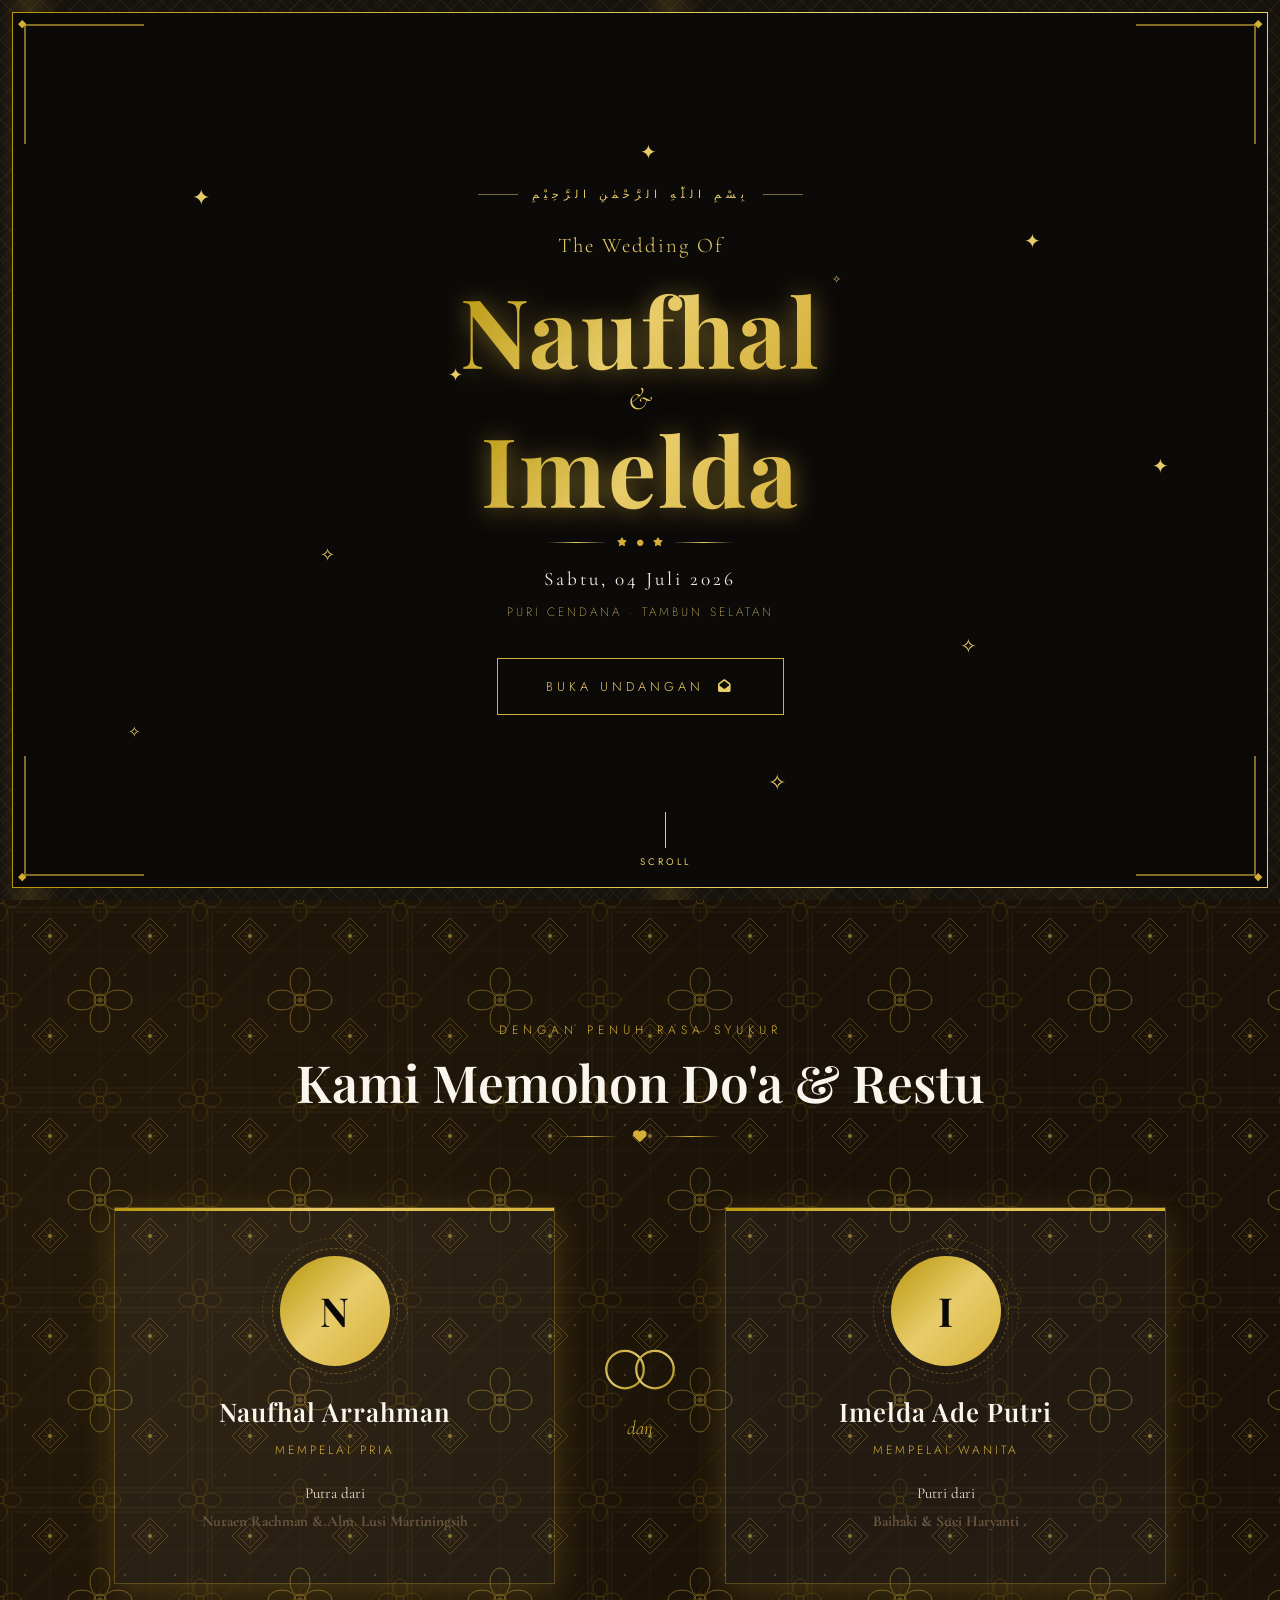
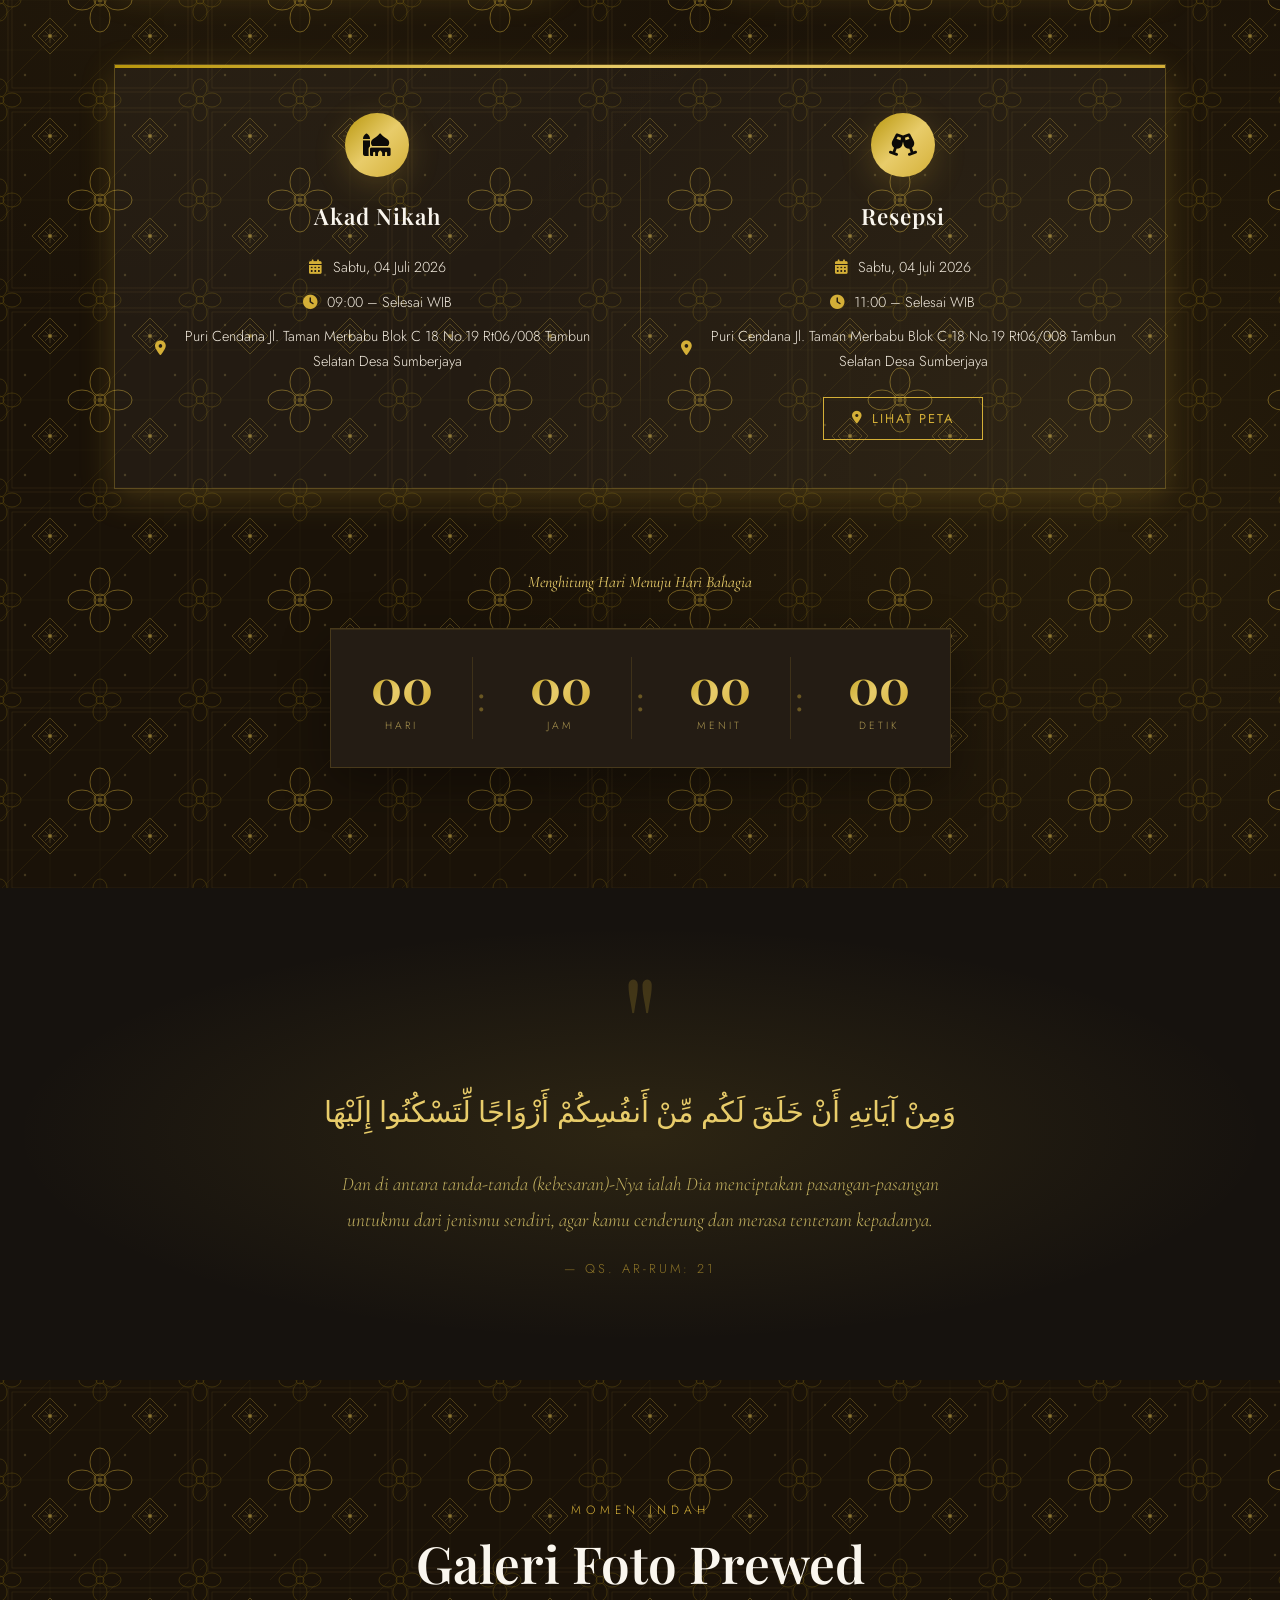
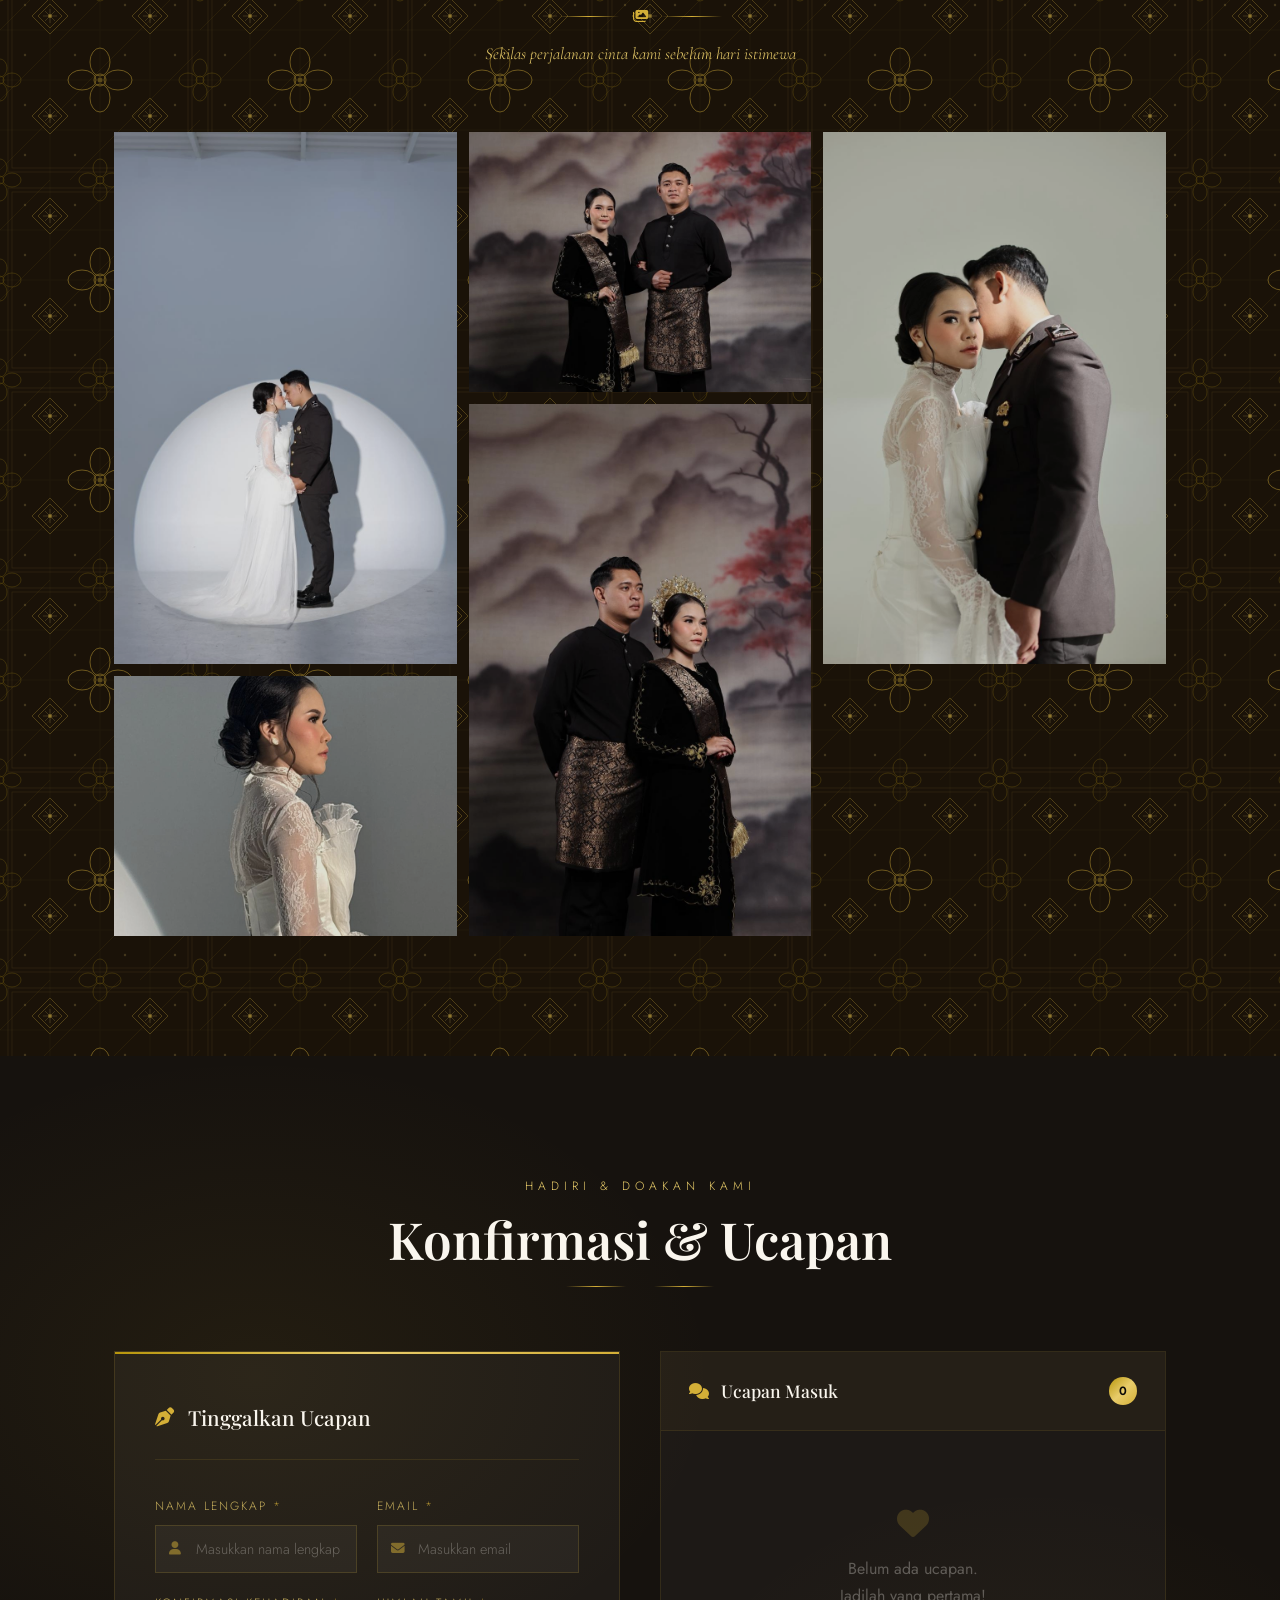
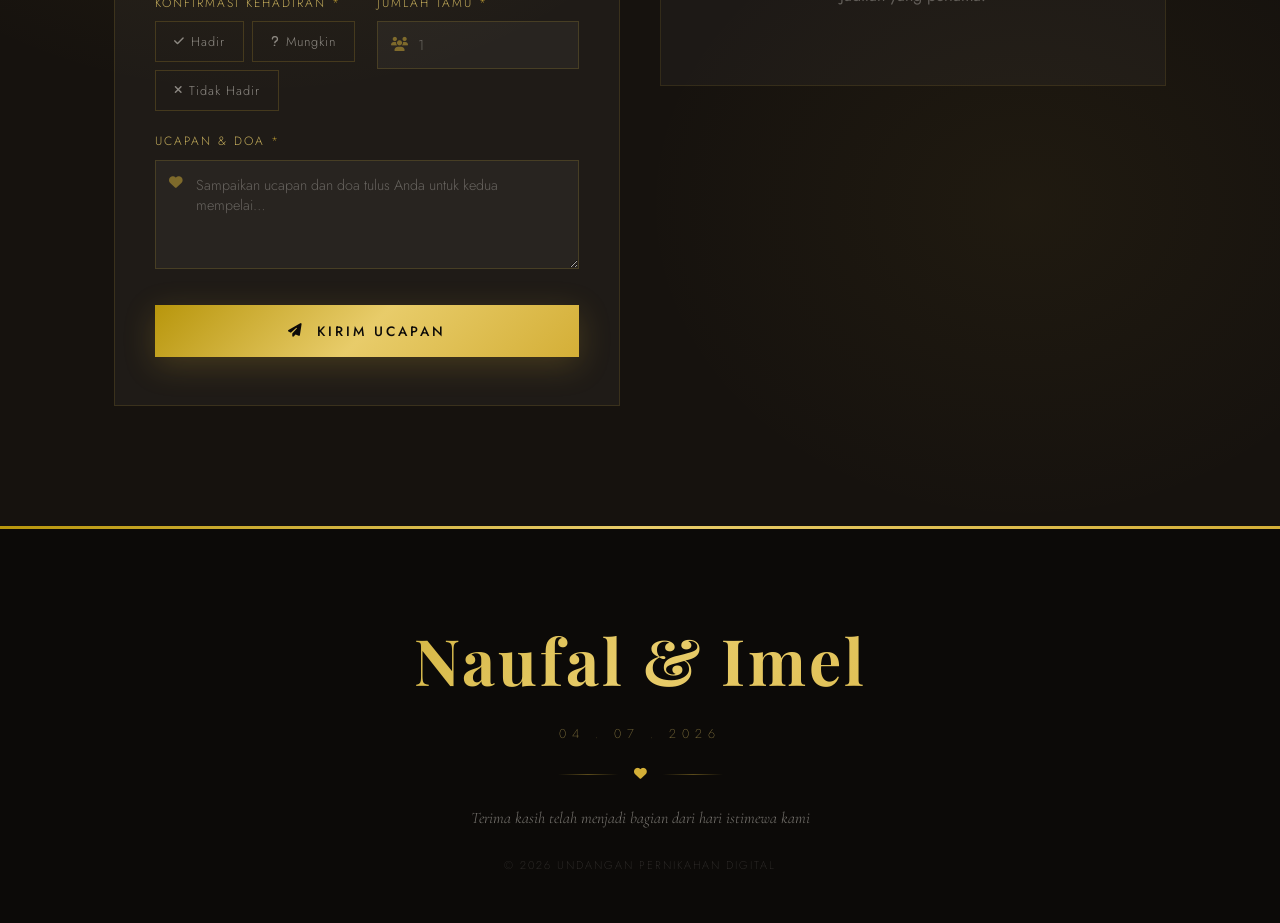
==== commit 52f6ba5e: "Update index.html" ====
--- a/index.html
+++ b/index.html
@@ -367,7 +367,7 @@
     font-family: var(--font-display);
     font-size: clamp(2rem, 5vw, 3.2rem);
     font-weight: 600;
-    color: var(--text-dark);
+    color: var(--cream-1);
     line-height: 1.2;
     margin-bottom: 16px;
 }
@@ -388,7 +388,7 @@
 .section-sub {
     font-family: var(--font-serif);
     font-style: italic;
-    color: var(--text-light);
+    color: var(--gold-3);
     font-size: 1.05rem;
     font-weight: 300;
 }
@@ -399,7 +399,10 @@
 .section-couple {
     position: relative;
     padding: 120px 0;
-    background: var(--cream-1);
+    background-color: #1a1208;
+    background-image: url("data:image/svg+xml,%3Csvg%20xmlns%3D%22http%3A//www.w3.org/2000/svg%22%20width%3D%22200%22%20height%3D%22200%22%3E%0A%20%20%3C%21--%20Dark%20velvet%20base%20--%3E%0A%20%20%3Crect%20width%3D%22200%22%20height%3D%22200%22%20fill%3D%22%231a1208%22/%3E%0A%0A%20%20%3C%21--%20Subtle%20grid%20structure%20--%3E%0A%20%20%3Cg%20stroke%3D%22%23d4af37%22%20stroke-width%3D%220.3%22%20opacity%3D%220.08%22%3E%0A%20%20%20%20%3Cline%20x1%3D%220%22%20y1%3D%2250%22%20x2%3D%22200%22%20y2%3D%2250%22/%3E%0A%20%20%20%20%3Cline%20x1%3D%220%22%20y1%3D%22100%22%20x2%3D%22200%22%20y2%3D%22100%22/%3E%0A%20%20%20%20%3Cline%20x1%3D%220%22%20y1%3D%22150%22%20x2%3D%22200%22%20y2%3D%22150%22/%3E%0A%20%20%20%20%3Cline%20x1%3D%2250%22%20y1%3D%220%22%20x2%3D%2250%22%20y2%3D%22200%22/%3E%0A%20%20%20%20%3Cline%20x1%3D%22100%22%20y1%3D%220%22%20x2%3D%22100%22%20y2%3D%22200%22/%3E%0A%20%20%20%20%3Cline%20x1%3D%22150%22%20y1%3D%220%22%20x2%3D%22150%22%20y2%3D%22200%22/%3E%0A%20%20%3C/g%3E%0A%0A%20%20%3C%21--%20Diagonal%20parang%20lines%20--%3E%0A%20%20%3Cg%20stroke%3D%22%23b8960c%22%20stroke-width%3D%220.5%22%20opacity%3D%220.18%22%3E%0A%20%20%20%20%3Cline%20x1%3D%22-10%22%20y1%3D%2260%22%20x2%3D%2260%22%20y2%3D%22-10%22/%3E%0A%20%20%20%20%3Cline%20x1%3D%22-10%22%20y1%3D%22130%22%20x2%3D%22130%22%20y2%3D%22-10%22/%3E%0A%20%20%20%20%3Cline%20x1%3D%22-10%22%20y1%3D%22200%22%20x2%3D%22200%22%20y2%3D%22-10%22/%3E%0A%20%20%20%20%3Cline%20x1%3D%2260%22%20y1%3D%22210%22%20x2%3D%22210%22%20y2%3D%2260%22/%3E%0A%20%20%20%20%3Cline%20x1%3D%22130%22%20y1%3D%22210%22%20x2%3D%22210%22%20y2%3D%22130%22/%3E%0A%20%20%3C/g%3E%0A%0A%20%20%3C%21--%20Kawung%20main%20motif%20at%20center%20--%3E%0A%20%20%3Cg%20transform%3D%22translate%28100%2C100%29%22%20fill%3D%22none%22%20stroke%3D%22%23d4af37%22%20stroke-width%3D%220.8%22%20opacity%3D%220.55%22%3E%0A%20%20%20%20%3Cellipse%20cx%3D%220%22%20cy%3D%22-18%22%20rx%3D%2210%22%20ry%3D%2214%22/%3E%0A%20%20%20%20%3Cellipse%20cx%3D%220%22%20cy%3D%2218%22%20rx%3D%2210%22%20ry%3D%2214%22/%3E%0A%20%20%20%20%3Cellipse%20cx%3D%22-18%22%20cy%3D%220%22%20rx%3D%2214%22%20ry%3D%2210%22/%3E%0A%20%20%20%20%3Cellipse%20cx%3D%2218%22%20cy%3D%220%22%20rx%3D%2214%22%20ry%3D%2210%22/%3E%0A%20%20%20%20%3Ccircle%20cx%3D%220%22%20cy%3D%220%22%20r%3D%226%22/%3E%0A%20%20%20%20%3Ccircle%20cx%3D%220%22%20cy%3D%220%22%20r%3D%222.5%22%20fill%3D%22%23d4af37%22%20stroke%3D%22none%22%20opacity%3D%220.6%22/%3E%0A%20%20%3C/g%3E%0A%0A%20%20%3C%21--%20Kawung%20corner%20motifs%20--%3E%0A%20%20%3Cg%20fill%3D%22none%22%20stroke%3D%22%23b8960c%22%20stroke-width%3D%220.6%22%20opacity%3D%220.35%22%3E%0A%20%20%20%20%3Cg%20transform%3D%22translate%280%2C0%29%22%3E%0A%20%20%20%20%20%20%3Cellipse%20cx%3D%220%22%20cy%3D%22-12%22%20rx%3D%227%22%20ry%3D%229%22/%3E%0A%20%20%20%20%20%20%3Cellipse%20cx%3D%220%22%20cy%3D%2212%22%20rx%3D%227%22%20ry%3D%229%22/%3E%0A%20%20%20%20%20%20%3Cellipse%20cx%3D%22-12%22%20cy%3D%220%22%20rx%3D%229%22%20ry%3D%227%22/%3E%0A%20%20%20%20%20%20%3Cellipse%20cx%3D%2212%22%20cy%3D%220%22%20rx%3D%229%22%20ry%3D%227%22/%3E%0A%20%20%20%20%20%20%3Ccircle%20cx%3D%220%22%20cy%3D%220%22%20r%3D%224%22/%3E%0A%20%20%20%20%3C/g%3E%0A%20%20%20%20%3Cg%20transform%3D%22translate%28200%2C0%29%22%3E%0A%20%20%20%20%20%20%3Cellipse%20cx%3D%220%22%20cy%3D%22-12%22%20rx%3D%227%22%20ry%3D%229%22/%3E%0A%20%20%20%20%20%20%3Cellipse%20cx%3D%220%22%20cy%3D%2212%22%20rx%3D%227%22%20ry%3D%229%22/%3E%0A%20%20%20%20%20%20%3Cellipse%20cx%3D%22-12%22%20cy%3D%220%22%20rx%3D%229%22%20ry%3D%227%22/%3E%0A%20%20%20%20%20%20%3Cellipse%20cx%3D%2212%22%20cy%3D%220%22%20rx%3D%229%22%20ry%3D%227%22/%3E%0A%20%20%20%20%20%20%3Ccircle%20cx%3D%220%22%20cy%3D%220%22%20r%3D%224%22/%3E%0A%20%20%20%20%3C/g%3E%0A%20%20%20%20%3Cg%20transform%3D%22translate%280%2C200%29%22%3E%0A%20%20%20%20%20%20%3Cellipse%20cx%3D%220%22%20cy%3D%22-12%22%20rx%3D%227%22%20ry%3D%229%22/%3E%0A%20%20%20%20%20%20%3Cellipse%20cx%3D%220%22%20cy%3D%2212%22%20rx%3D%227%22%20ry%3D%229%22/%3E%0A%20%20%20%20%20%20%3Cellipse%20cx%3D%22-12%22%20cy%3D%220%22%20rx%3D%229%22%20ry%3D%227%22/%3E%0A%20%20%20%20%20%20%3Cellipse%20cx%3D%2212%22%20cy%3D%220%22%20rx%3D%229%22%20ry%3D%227%22/%3E%0A%20%20%20%20%20%20%3Ccircle%20cx%3D%220%22%20cy%3D%220%22%20r%3D%224%22/%3E%0A%20%20%20%20%3C/g%3E%0A%20%20%20%20%3Cg%20transform%3D%22translate%28200%2C200%29%22%3E%0A%20%20%20%20%20%20%3Cellipse%20cx%3D%220%22%20cy%3D%22-12%22%20rx%3D%227%22%20ry%3D%229%22/%3E%0A%20%20%20%20%20%20%3Cellipse%20cx%3D%220%22%20cy%3D%2212%22%20rx%3D%227%22%20ry%3D%229%22/%3E%0A%20%20%20%20%20%20%3Cellipse%20cx%3D%22-12%22%20cy%3D%220%22%20rx%3D%229%22%20ry%3D%227%22/%3E%0A%20%20%20%20%20%20%3Cellipse%20cx%3D%2212%22%20cy%3D%220%22%20rx%3D%229%22%20ry%3D%227%22/%3E%0A%20%20%20%20%20%20%3Ccircle%20cx%3D%220%22%20cy%3D%220%22%20r%3D%224%22/%3E%0A%20%20%20%20%3C/g%3E%0A%20%20%20%20%3Cg%20transform%3D%22translate%28100%2C0%29%22%3E%0A%20%20%20%20%20%20%3Cellipse%20cx%3D%220%22%20cy%3D%22-12%22%20rx%3D%227%22%20ry%3D%229%22/%3E%0A%20%20%20%20%20%20%3Cellipse%20cx%3D%220%22%20cy%3D%2212%22%20rx%3D%227%22%20ry%3D%229%22/%3E%0A%20%20%20%20%20%20%3Cellipse%20cx%3D%22-12%22%20cy%3D%220%22%20rx%3D%229%22%20ry%3D%227%22/%3E%0A%20%20%20%20%20%20%3Cellipse%20cx%3D%2212%22%20cy%3D%220%22%20rx%3D%229%22%20ry%3D%227%22/%3E%0A%20%20%20%20%20%20%3Ccircle%20cx%3D%220%22%20cy%3D%220%22%20r%3D%224%22/%3E%0A%20%20%20%20%3C/g%3E%0A%20%20%20%20%3Cg%20transform%3D%22translate%280%2C100%29%22%3E%0A%20%20%20%20%20%20%3Cellipse%20cx%3D%220%22%20cy%3D%22-12%22%20rx%3D%227%22%20ry%3D%229%22/%3E%0A%20%20%20%20%20%20%3Cellipse%20cx%3D%220%22%20cy%3D%2212%22%20rx%3D%227%22%20ry%3D%229%22/%3E%0A%20%20%20%20%20%20%3Cellipse%20cx%3D%22-12%22%20cy%3D%220%22%20rx%3D%229%22%20ry%3D%227%22/%3E%0A%20%20%20%20%20%20%3Cellipse%20cx%3D%2212%22%20cy%3D%220%22%20rx%3D%229%22%20ry%3D%227%22/%3E%0A%20%20%20%20%20%20%3Ccircle%20cx%3D%220%22%20cy%3D%220%22%20r%3D%224%22/%3E%0A%20%20%20%20%3C/g%3E%0A%20%20%20%20%3Cg%20transform%3D%22translate%28200%2C100%29%22%3E%0A%20%20%20%20%20%20%3Cellipse%20cx%3D%220%22%20cy%3D%22-12%22%20rx%3D%227%22%20ry%3D%229%22/%3E%0A%20%20%20%20%20%20%3Cellipse%20cx%3D%220%22%20cy%3D%2212%22%20rx%3D%227%22%20ry%3D%229%22/%3E%0A%20%20%20%20%20%20%3Cellipse%20cx%3D%22-12%22%20cy%3D%220%22%20rx%3D%229%22%20ry%3D%227%22/%3E%0A%20%20%20%20%20%20%3Cellipse%20cx%3D%2212%22%20cy%3D%220%22%20rx%3D%229%22%20ry%3D%227%22/%3E%0A%20%20%20%20%20%20%3Ccircle%20cx%3D%220%22%20cy%3D%220%22%20r%3D%224%22/%3E%0A%20%20%20%20%3C/g%3E%0A%20%20%20%20%3Cg%20transform%3D%22translate%28100%2C200%29%22%3E%0A%20%20%20%20%20%20%3Cellipse%20cx%3D%220%22%20cy%3D%22-12%22%20rx%3D%227%22%20ry%3D%229%22/%3E%0A%20%20%20%20%20%20%3Cellipse%20cx%3D%220%22%20cy%3D%2212%22%20rx%3D%227%22%20ry%3D%229%22/%3E%0A%20%20%20%20%20%20%3Cellipse%20cx%3D%22-12%22%20cy%3D%220%22%20rx%3D%229%22%20ry%3D%227%22/%3E%0A%20%20%20%20%20%20%3Cellipse%20cx%3D%2212%22%20cy%3D%220%22%20rx%3D%229%22%20ry%3D%227%22/%3E%0A%20%20%20%20%20%20%3Ccircle%20cx%3D%220%22%20cy%3D%220%22%20r%3D%224%22/%3E%0A%20%20%20%20%3C/g%3E%0A%20%20%3C/g%3E%0A%0A%20%20%3C%21--%20Sidomukti%20diamond%20frames%20--%3E%0A%20%20%3Cg%20fill%3D%22none%22%20stroke%3D%22%23d4af37%22%20stroke-width%3D%220.7%22%20opacity%3D%220.4%22%3E%0A%20%20%20%20%3Cpolygon%20points%3D%2250%2C18%2068%2C36%2050%2C54%2032%2C36%22/%3E%0A%20%20%20%20%3Cpolygon%20points%3D%22150%2C18%20168%2C36%20150%2C54%20132%2C36%22/%3E%0A%20%20%20%20%3Cpolygon%20points%3D%2250%2C118%2068%2C136%2050%2C154%2032%2C136%22/%3E%0A%20%20%20%20%3Cpolygon%20points%3D%22150%2C118%20168%2C136%20150%2C154%20132%2C136%22/%3E%0A%20%20%20%20%3C%21--%20inner%20diamonds%20--%3E%0A%20%20%20%20%3Cpolygon%20points%3D%2250%2C24%2062%2C36%2050%2C48%2038%2C36%22/%3E%0A%20%20%20%20%3Cpolygon%20points%3D%22150%2C24%20162%2C36%20150%2C48%20138%2C36%22/%3E%0A%20%20%20%20%3Cpolygon%20points%3D%2250%2C124%2062%2C136%2050%2C148%2038%2C136%22/%3E%0A%20%20%20%20%3Cpolygon%20points%3D%22150%2C124%20162%2C136%20150%2C148%20138%2C136%22/%3E%0A%20%20%3C/g%3E%0A%0A%20%20%3C%21--%20Floral%20motif%20inside%20diamonds%20--%3E%0A%20%20%3Cg%20fill%3D%22%23d4af37%22%20opacity%3D%220.45%22%3E%0A%20%20%20%20%3Ccircle%20cx%3D%2250%22%20cy%3D%2236%22%20r%3D%222%22/%3E%0A%20%20%20%20%3Ccircle%20cx%3D%22150%22%20cy%3D%2236%22%20r%3D%222%22/%3E%0A%20%20%20%20%3Ccircle%20cx%3D%2250%22%20cy%3D%22136%22%20r%3D%222%22/%3E%0A%20%20%20%20%3Ccircle%20cx%3D%22150%22%20cy%3D%22136%22%20r%3D%222%22/%3E%0A%20%20%3C/g%3E%0A%20%20%3Cg%20fill%3D%22none%22%20stroke%3D%22%23e8cc6a%22%20stroke-width%3D%220.5%22%20opacity%3D%220.35%22%3E%0A%20%20%20%20%3Cline%20x1%3D%2250%22%20y1%3D%2229%22%20x2%3D%2250%22%20y2%3D%2243%22/%3E%0A%20%20%20%20%3Cline%20x1%3D%2243%22%20y1%3D%2236%22%20x2%3D%2257%22%20y2%3D%2236%22/%3E%0A%20%20%20%20%3Cline%20x1%3D%2245%22%20y1%3D%2231%22%20x2%3D%2255%22%20y2%3D%2241%22/%3E%0A%20%20%20%20%3Cline%20x1%3D%2255%22%20y1%3D%2231%22%20x2%3D%2245%22%20y2%3D%2241%22/%3E%0A%20%20%20%20%3Cline%20x1%3D%22150%22%20y1%3D%2229%22%20x2%3D%22150%22%20y2%3D%2243%22/%3E%0A%20%20%20%20%3Cline%20x1%3D%22143%22%20y1%3D%2236%22%20x2%3D%22157%22%20y2%3D%2236%22/%3E%0A%20%20%20%20%3Cline%20x1%3D%22145%22%20y1%3D%2231%22%20x2%3D%22155%22%20y2%3D%2241%22/%3E%0A%20%20%20%20%3Cline%20x1%3D%22155%22%20y1%3D%2231%22%20x2%3D%22145%22%20y2%3D%2241%22/%3E%0A%20%20%20%20%3Cline%20x1%3D%2250%22%20y1%3D%22129%22%20x2%3D%2250%22%20y2%3D%22143%22/%3E%0A%20%20%20%20%3Cline%20x1%3D%2243%22%20y1%3D%22136%22%20x2%3D%2257%22%20y2%3D%22136%22/%3E%0A%20%20%20%20%3Cline%20x1%3D%2245%22%20y1%3D%22131%22%20x2%3D%2255%22%20y2%3D%22141%22/%3E%0A%20%20%20%20%3Cline%20x1%3D%2255%22%20y1%3D%22131%22%20x2%3D%2245%22%20y2%3D%22141%22/%3E%0A%20%20%20%20%3Cline%20x1%3D%22150%22%20y1%3D%22129%22%20x2%3D%22150%22%20y2%3D%22143%22/%3E%0A%20%20%20%20%3Cline%20x1%3D%22143%22%20y1%3D%22136%22%20x2%3D%22157%22%20y2%3D%22136%22/%3E%0A%20%20%20%20%3Cline%20x1%3D%22145%22%20y1%3D%22131%22%20x2%3D%22155%22%20y2%3D%22141%22/%3E%0A%20%20%20%20%3Cline%20x1%3D%22155%22%20y1%3D%22131%22%20x2%3D%22145%22%20y2%3D%22141%22/%3E%0A%20%20%3C/g%3E%0A%0A%20%20%3C%21--%20Truntum%20tiny%20star%20dots%20scattered%20--%3E%0A%20%20%3Cg%20fill%3D%22%23e8cc6a%22%20opacity%3D%220.2%22%3E%0A%20%20%20%20%3Ccircle%20cx%3D%2225%22%20cy%3D%2275%22%20r%3D%221.2%22/%3E%0A%20%20%20%20%3Ccircle%20cx%3D%2275%22%20cy%3D%2275%22%20r%3D%221.2%22/%3E%0A%20%20%20%20%3Ccircle%20cx%3D%22125%22%20cy%3D%2275%22%20r%3D%221.2%22/%3E%0A%20%20%20%20%3Ccircle%20cx%3D%22175%22%20cy%3D%2275%22%20r%3D%221.2%22/%3E%0A%20%20%20%20%3Ccircle%20cx%3D%2225%22%20cy%3D%22125%22%20r%3D%221.2%22/%3E%0A%20%20%20%20%3Ccircle%20cx%3D%2275%22%20cy%3D%22125%22%20r%3D%221.2%22/%3E%0A%20%20%20%20%3Ccircle%20cx%3D%22125%22%20cy%3D%22125%22%20r%3D%221.2%22/%3E%0A%20%20%20%20%3Ccircle%20cx%3D%22175%22%20cy%3D%22125%22%20r%3D%221.2%22/%3E%0A%20%20%20%20%3Ccircle%20cx%3D%2225%22%20cy%3D%22175%22%20r%3D%221.2%22/%3E%0A%20%20%20%20%3Ccircle%20cx%3D%2275%22%20cy%3D%22175%22%20r%3D%221.2%22/%3E%0A%20%20%20%20%3Ccircle%20cx%3D%22125%22%20cy%3D%22175%22%20r%3D%221.2%22/%3E%0A%20%20%20%20%3Ccircle%20cx%3D%22175%22%20cy%3D%22175%22%20r%3D%221.2%22/%3E%0A%20%20%20%20%3Ccircle%20cx%3D%2225%22%20cy%3D%2225%22%20r%3D%221.2%22/%3E%0A%20%20%20%20%3Ccircle%20cx%3D%2275%22%20cy%3D%2225%22%20r%3D%221.2%22/%3E%0A%20%20%20%20%3Ccircle%20cx%3D%22125%22%20cy%3D%2225%22%20r%3D%221.2%22/%3E%0A%20%20%20%20%3Ccircle%20cx%3D%22175%22%20cy%3D%2225%22%20r%3D%221.2%22/%3E%0A%20%20%3C/g%3E%0A%0A%20%20%3C%21--%20Gold%20border%20lines%20--%3E%0A%20%20%3Cg%20stroke%3D%22%23d4af37%22%20stroke-width%3D%220.4%22%20opacity%3D%220.2%22%3E%0A%20%20%20%20%3Crect%20x%3D%228%22%20y%3D%228%22%20width%3D%22184%22%20height%3D%22184%22%20fill%3D%22none%22/%3E%0A%20%20%20%20%3Crect%20x%3D%2212%22%20y%3D%2212%22%20width%3D%22176%22%20height%3D%22176%22%20fill%3D%22none%22/%3E%0A%20%20%3C/g%3E%0A%3C/svg%3E");
+    background-repeat: repeat;
+    background-size: 200px 200px;
     z-index: 1;
 }
 
@@ -424,8 +427,8 @@
 .person-card {
     text-align: center;
     padding: 48px 32px;
-    background: white;
-    border: 1px solid rgba(212,175,55,0.15);
+    background: rgba(255,255,255,0.04);
+    border: 1px solid rgba(212,175,55,0.3);
     box-shadow: var(--shadow-gold);
     position: relative;
     transition: transform 0.4s var(--ease), box-shadow 0.4s var(--ease);
@@ -485,7 +488,7 @@
     font-family: var(--font-display);
     font-size: 1.6rem;
     font-weight: 600;
-    color: var(--text-dark);
+    color: var(--cream-1);
     margin-bottom: 6px;
     letter-spacing: 1px;
 }
@@ -501,7 +504,7 @@
 .person-parents {
     font-family: var(--font-serif);
     font-size: 0.95rem;
-    color: var(--text-light);
+    color: var(--cream-3);
     line-height: 1.8;
 }
 .person-parents strong { color: var(--text-mid); }
@@ -527,8 +530,8 @@
     display: grid;
     grid-template-columns: 1fr auto 1fr;
     gap: 0;
-    background: white;
-    border: 1px solid rgba(212,175,55,0.15);
+    background: rgba(255,255,255,0.04);
+    border: 1px solid rgba(212,175,55,0.3);
     box-shadow: var(--shadow-gold);
     margin-bottom: 80px;
     position: relative;
@@ -563,7 +566,7 @@
     font-family: var(--font-display);
     font-size: 1.4rem;
     font-weight: 600;
-    color: var(--text-dark);
+    color: var(--cream-1);
     margin-bottom: 20px;
     letter-spacing: 1px;
 }
@@ -577,7 +580,7 @@
     font-family: var(--font-sans);
     font-weight: 300;
     font-size: 0.9rem;
-    color: var(--text-mid);
+    color: var(--cream-2);
     display: flex;
     align-items: center;
     justify-content: center;
@@ -621,7 +624,7 @@
     font-family: var(--font-serif);
     font-style: italic;
     font-size: 1rem;
-    color: var(--text-light);
+    color: var(--gold-3);
     margin-bottom: 32px;
 }
 .countdown {
@@ -749,7 +752,10 @@
 ════════════════════════════════════════ */
 .section-gallery {
     padding: 120px 0;
-    background: var(--cream-1);
+    background-color: #1a1208;
+    background-image: url("data:image/svg+xml,%3Csvg%20xmlns%3D%22http%3A//www.w3.org/2000/svg%22%20width%3D%22200%22%20height%3D%22200%22%3E%0A%20%20%3C%21--%20Dark%20velvet%20base%20--%3E%0A%20%20%3Crect%20width%3D%22200%22%20height%3D%22200%22%20fill%3D%22%231a1208%22/%3E%0A%0A%20%20%3C%21--%20Subtle%20grid%20structure%20--%3E%0A%20%20%3Cg%20stroke%3D%22%23d4af37%22%20stroke-width%3D%220.3%22%20opacity%3D%220.08%22%3E%0A%20%20%20%20%3Cline%20x1%3D%220%22%20y1%3D%2250%22%20x2%3D%22200%22%20y2%3D%2250%22/%3E%0A%20%20%20%20%3Cline%20x1%3D%220%22%20y1%3D%22100%22%20x2%3D%22200%22%20y2%3D%22100%22/%3E%0A%20%20%20%20%3Cline%20x1%3D%220%22%20y1%3D%22150%22%20x2%3D%22200%22%20y2%3D%22150%22/%3E%0A%20%20%20%20%3Cline%20x1%3D%2250%22%20y1%3D%220%22%20x2%3D%2250%22%20y2%3D%22200%22/%3E%0A%20%20%20%20%3Cline%20x1%3D%22100%22%20y1%3D%220%22%20x2%3D%22100%22%20y2%3D%22200%22/%3E%0A%20%20%20%20%3Cline%20x1%3D%22150%22%20y1%3D%220%22%20x2%3D%22150%22%20y2%3D%22200%22/%3E%0A%20%20%3C/g%3E%0A%0A%20%20%3C%21--%20Diagonal%20parang%20lines%20--%3E%0A%20%20%3Cg%20stroke%3D%22%23b8960c%22%20stroke-width%3D%220.5%22%20opacity%3D%220.18%22%3E%0A%20%20%20%20%3Cline%20x1%3D%22-10%22%20y1%3D%2260%22%20x2%3D%2260%22%20y2%3D%22-10%22/%3E%0A%20%20%20%20%3Cline%20x1%3D%22-10%22%20y1%3D%22130%22%20x2%3D%22130%22%20y2%3D%22-10%22/%3E%0A%20%20%20%20%3Cline%20x1%3D%22-10%22%20y1%3D%22200%22%20x2%3D%22200%22%20y2%3D%22-10%22/%3E%0A%20%20%20%20%3Cline%20x1%3D%2260%22%20y1%3D%22210%22%20x2%3D%22210%22%20y2%3D%2260%22/%3E%0A%20%20%20%20%3Cline%20x1%3D%22130%22%20y1%3D%22210%22%20x2%3D%22210%22%20y2%3D%22130%22/%3E%0A%20%20%3C/g%3E%0A%0A%20%20%3C%21--%20Kawung%20main%20motif%20at%20center%20--%3E%0A%20%20%3Cg%20transform%3D%22translate%28100%2C100%29%22%20fill%3D%22none%22%20stroke%3D%22%23d4af37%22%20stroke-width%3D%220.8%22%20opacity%3D%220.55%22%3E%0A%20%20%20%20%3Cellipse%20cx%3D%220%22%20cy%3D%22-18%22%20rx%3D%2210%22%20ry%3D%2214%22/%3E%0A%20%20%20%20%3Cellipse%20cx%3D%220%22%20cy%3D%2218%22%20rx%3D%2210%22%20ry%3D%2214%22/%3E%0A%20%20%20%20%3Cellipse%20cx%3D%22-18%22%20cy%3D%220%22%20rx%3D%2214%22%20ry%3D%2210%22/%3E%0A%20%20%20%20%3Cellipse%20cx%3D%2218%22%20cy%3D%220%22%20rx%3D%2214%22%20ry%3D%2210%22/%3E%0A%20%20%20%20%3Ccircle%20cx%3D%220%22%20cy%3D%220%22%20r%3D%226%22/%3E%0A%20%20%20%20%3Ccircle%20cx%3D%220%22%20cy%3D%220%22%20r%3D%222.5%22%20fill%3D%22%23d4af37%22%20stroke%3D%22none%22%20opacity%3D%220.6%22/%3E%0A%20%20%3C/g%3E%0A%0A%20%20%3C%21--%20Kawung%20corner%20motifs%20--%3E%0A%20%20%3Cg%20fill%3D%22none%22%20stroke%3D%22%23b8960c%22%20stroke-width%3D%220.6%22%20opacity%3D%220.35%22%3E%0A%20%20%20%20%3Cg%20transform%3D%22translate%280%2C0%29%22%3E%0A%20%20%20%20%20%20%3Cellipse%20cx%3D%220%22%20cy%3D%22-12%22%20rx%3D%227%22%20ry%3D%229%22/%3E%0A%20%20%20%20%20%20%3Cellipse%20cx%3D%220%22%20cy%3D%2212%22%20rx%3D%227%22%20ry%3D%229%22/%3E%0A%20%20%20%20%20%20%3Cellipse%20cx%3D%22-12%22%20cy%3D%220%22%20rx%3D%229%22%20ry%3D%227%22/%3E%0A%20%20%20%20%20%20%3Cellipse%20cx%3D%2212%22%20cy%3D%220%22%20rx%3D%229%22%20ry%3D%227%22/%3E%0A%20%20%20%20%20%20%3Ccircle%20cx%3D%220%22%20cy%3D%220%22%20r%3D%224%22/%3E%0A%20%20%20%20%3C/g%3E%0A%20%20%20%20%3Cg%20transform%3D%22translate%28200%2C0%29%22%3E%0A%20%20%20%20%20%20%3Cellipse%20cx%3D%220%22%20cy%3D%22-12%22%20rx%3D%227%22%20ry%3D%229%22/%3E%0A%20%20%20%20%20%20%3Cellipse%20cx%3D%220%22%20cy%3D%2212%22%20rx%3D%227%22%20ry%3D%229%22/%3E%0A%20%20%20%20%20%20%3Cellipse%20cx%3D%22-12%22%20cy%3D%220%22%20rx%3D%229%22%20ry%3D%227%22/%3E%0A%20%20%20%20%20%20%3Cellipse%20cx%3D%2212%22%20cy%3D%220%22%20rx%3D%229%22%20ry%3D%227%22/%3E%0A%20%20%20%20%20%20%3Ccircle%20cx%3D%220%22%20cy%3D%220%22%20r%3D%224%22/%3E%0A%20%20%20%20%3C/g%3E%0A%20%20%20%20%3Cg%20transform%3D%22translate%280%2C200%29%22%3E%0A%20%20%20%20%20%20%3Cellipse%20cx%3D%220%22%20cy%3D%22-12%22%20rx%3D%227%22%20ry%3D%229%22/%3E%0A%20%20%20%20%20%20%3Cellipse%20cx%3D%220%22%20cy%3D%2212%22%20rx%3D%227%22%20ry%3D%229%22/%3E%0A%20%20%20%20%20%20%3Cellipse%20cx%3D%22-12%22%20cy%3D%220%22%20rx%3D%229%22%20ry%3D%227%22/%3E%0A%20%20%20%20%20%20%3Cellipse%20cx%3D%2212%22%20cy%3D%220%22%20rx%3D%229%22%20ry%3D%227%22/%3E%0A%20%20%20%20%20%20%3Ccircle%20cx%3D%220%22%20cy%3D%220%22%20r%3D%224%22/%3E%0A%20%20%20%20%3C/g%3E%0A%20%20%20%20%3Cg%20transform%3D%22translate%28200%2C200%29%22%3E%0A%20%20%20%20%20%20%3Cellipse%20cx%3D%220%22%20cy%3D%22-12%22%20rx%3D%227%22%20ry%3D%229%22/%3E%0A%20%20%20%20%20%20%3Cellipse%20cx%3D%220%22%20cy%3D%2212%22%20rx%3D%227%22%20ry%3D%229%22/%3E%0A%20%20%20%20%20%20%3Cellipse%20cx%3D%22-12%22%20cy%3D%220%22%20rx%3D%229%22%20ry%3D%227%22/%3E%0A%20%20%20%20%20%20%3Cellipse%20cx%3D%2212%22%20cy%3D%220%22%20rx%3D%229%22%20ry%3D%227%22/%3E%0A%20%20%20%20%20%20%3Ccircle%20cx%3D%220%22%20cy%3D%220%22%20r%3D%224%22/%3E%0A%20%20%20%20%3C/g%3E%0A%20%20%20%20%3Cg%20transform%3D%22translate%28100%2C0%29%22%3E%0A%20%20%20%20%20%20%3Cellipse%20cx%3D%220%22%20cy%3D%22-12%22%20rx%3D%227%22%20ry%3D%229%22/%3E%0A%20%20%20%20%20%20%3Cellipse%20cx%3D%220%22%20cy%3D%2212%22%20rx%3D%227%22%20ry%3D%229%22/%3E%0A%20%20%20%20%20%20%3Cellipse%20cx%3D%22-12%22%20cy%3D%220%22%20rx%3D%229%22%20ry%3D%227%22/%3E%0A%20%20%20%20%20%20%3Cellipse%20cx%3D%2212%22%20cy%3D%220%22%20rx%3D%229%22%20ry%3D%227%22/%3E%0A%20%20%20%20%20%20%3Ccircle%20cx%3D%220%22%20cy%3D%220%22%20r%3D%224%22/%3E%0A%20%20%20%20%3C/g%3E%0A%20%20%20%20%3Cg%20transform%3D%22translate%280%2C100%29%22%3E%0A%20%20%20%20%20%20%3Cellipse%20cx%3D%220%22%20cy%3D%22-12%22%20rx%3D%227%22%20ry%3D%229%22/%3E%0A%20%20%20%20%20%20%3Cellipse%20cx%3D%220%22%20cy%3D%2212%22%20rx%3D%227%22%20ry%3D%229%22/%3E%0A%20%20%20%20%20%20%3Cellipse%20cx%3D%22-12%22%20cy%3D%220%22%20rx%3D%229%22%20ry%3D%227%22/%3E%0A%20%20%20%20%20%20%3Cellipse%20cx%3D%2212%22%20cy%3D%220%22%20rx%3D%229%22%20ry%3D%227%22/%3E%0A%20%20%20%20%20%20%3Ccircle%20cx%3D%220%22%20cy%3D%220%22%20r%3D%224%22/%3E%0A%20%20%20%20%3C/g%3E%0A%20%20%20%20%3Cg%20transform%3D%22translate%28200%2C100%29%22%3E%0A%20%20%20%20%20%20%3Cellipse%20cx%3D%220%22%20cy%3D%22-12%22%20rx%3D%227%22%20ry%3D%229%22/%3E%0A%20%20%20%20%20%20%3Cellipse%20cx%3D%220%22%20cy%3D%2212%22%20rx%3D%227%22%20ry%3D%229%22/%3E%0A%20%20%20%20%20%20%3Cellipse%20cx%3D%22-12%22%20cy%3D%220%22%20rx%3D%229%22%20ry%3D%227%22/%3E%0A%20%20%20%20%20%20%3Cellipse%20cx%3D%2212%22%20cy%3D%220%22%20rx%3D%229%22%20ry%3D%227%22/%3E%0A%20%20%20%20%20%20%3Ccircle%20cx%3D%220%22%20cy%3D%220%22%20r%3D%224%22/%3E%0A%20%20%20%20%3C/g%3E%0A%20%20%20%20%3Cg%20transform%3D%22translate%28100%2C200%29%22%3E%0A%20%20%20%20%20%20%3Cellipse%20cx%3D%220%22%20cy%3D%22-12%22%20rx%3D%227%22%20ry%3D%229%22/%3E%0A%20%20%20%20%20%20%3Cellipse%20cx%3D%220%22%20cy%3D%2212%22%20rx%3D%227%22%20ry%3D%229%22/%3E%0A%20%20%20%20%20%20%3Cellipse%20cx%3D%22-12%22%20cy%3D%220%22%20rx%3D%229%22%20ry%3D%227%22/%3E%0A%20%20%20%20%20%20%3Cellipse%20cx%3D%2212%22%20cy%3D%220%22%20rx%3D%229%22%20ry%3D%227%22/%3E%0A%20%20%20%20%20%20%3Ccircle%20cx%3D%220%22%20cy%3D%220%22%20r%3D%224%22/%3E%0A%20%20%20%20%3C/g%3E%0A%20%20%3C/g%3E%0A%0A%20%20%3C%21--%20Sidomukti%20diamond%20frames%20--%3E%0A%20%20%3Cg%20fill%3D%22none%22%20stroke%3D%22%23d4af37%22%20stroke-width%3D%220.7%22%20opacity%3D%220.4%22%3E%0A%20%20%20%20%3Cpolygon%20points%3D%2250%2C18%2068%2C36%2050%2C54%2032%2C36%22/%3E%0A%20%20%20%20%3Cpolygon%20points%3D%22150%2C18%20168%2C36%20150%2C54%20132%2C36%22/%3E%0A%20%20%20%20%3Cpolygon%20points%3D%2250%2C118%2068%2C136%2050%2C154%2032%2C136%22/%3E%0A%20%20%20%20%3Cpolygon%20points%3D%22150%2C118%20168%2C136%20150%2C154%20132%2C136%22/%3E%0A%20%20%20%20%3C%21--%20inner%20diamonds%20--%3E%0A%20%20%20%20%3Cpolygon%20points%3D%2250%2C24%2062%2C36%2050%2C48%2038%2C36%22/%3E%0A%20%20%20%20%3Cpolygon%20points%3D%22150%2C24%20162%2C36%20150%2C48%20138%2C36%22/%3E%0A%20%20%20%20%3Cpolygon%20points%3D%2250%2C124%2062%2C136%2050%2C148%2038%2C136%22/%3E%0A%20%20%20%20%3Cpolygon%20points%3D%22150%2C124%20162%2C136%20150%2C148%20138%2C136%22/%3E%0A%20%20%3C/g%3E%0A%0A%20%20%3C%21--%20Floral%20motif%20inside%20diamonds%20--%3E%0A%20%20%3Cg%20fill%3D%22%23d4af37%22%20opacity%3D%220.45%22%3E%0A%20%20%20%20%3Ccircle%20cx%3D%2250%22%20cy%3D%2236%22%20r%3D%222%22/%3E%0A%20%20%20%20%3Ccircle%20cx%3D%22150%22%20cy%3D%2236%22%20r%3D%222%22/%3E%0A%20%20%20%20%3Ccircle%20cx%3D%2250%22%20cy%3D%22136%22%20r%3D%222%22/%3E%0A%20%20%20%20%3Ccircle%20cx%3D%22150%22%20cy%3D%22136%22%20r%3D%222%22/%3E%0A%20%20%3C/g%3E%0A%20%20%3Cg%20fill%3D%22none%22%20stroke%3D%22%23e8cc6a%22%20stroke-width%3D%220.5%22%20opacity%3D%220.35%22%3E%0A%20%20%20%20%3Cline%20x1%3D%2250%22%20y1%3D%2229%22%20x2%3D%2250%22%20y2%3D%2243%22/%3E%0A%20%20%20%20%3Cline%20x1%3D%2243%22%20y1%3D%2236%22%20x2%3D%2257%22%20y2%3D%2236%22/%3E%0A%20%20%20%20%3Cline%20x1%3D%2245%22%20y1%3D%2231%22%20x2%3D%2255%22%20y2%3D%2241%22/%3E%0A%20%20%20%20%3Cline%20x1%3D%2255%22%20y1%3D%2231%22%20x2%3D%2245%22%20y2%3D%2241%22/%3E%0A%20%20%20%20%3Cline%20x1%3D%22150%22%20y1%3D%2229%22%20x2%3D%22150%22%20y2%3D%2243%22/%3E%0A%20%20%20%20%3Cline%20x1%3D%22143%22%20y1%3D%2236%22%20x2%3D%22157%22%20y2%3D%2236%22/%3E%0A%20%20%20%20%3Cline%20x1%3D%22145%22%20y1%3D%2231%22%20x2%3D%22155%22%20y2%3D%2241%22/%3E%0A%20%20%20%20%3Cline%20x1%3D%22155%22%20y1%3D%2231%22%20x2%3D%22145%22%20y2%3D%2241%22/%3E%0A%20%20%20%20%3Cline%20x1%3D%2250%22%20y1%3D%22129%22%20x2%3D%2250%22%20y2%3D%22143%22/%3E%0A%20%20%20%20%3Cline%20x1%3D%2243%22%20y1%3D%22136%22%20x2%3D%2257%22%20y2%3D%22136%22/%3E%0A%20%20%20%20%3Cline%20x1%3D%2245%22%20y1%3D%22131%22%20x2%3D%2255%22%20y2%3D%22141%22/%3E%0A%20%20%20%20%3Cline%20x1%3D%2255%22%20y1%3D%22131%22%20x2%3D%2245%22%20y2%3D%22141%22/%3E%0A%20%20%20%20%3Cline%20x1%3D%22150%22%20y1%3D%22129%22%20x2%3D%22150%22%20y2%3D%22143%22/%3E%0A%20%20%20%20%3Cline%20x1%3D%22143%22%20y1%3D%22136%22%20x2%3D%22157%22%20y2%3D%22136%22/%3E%0A%20%20%20%20%3Cline%20x1%3D%22145%22%20y1%3D%22131%22%20x2%3D%22155%22%20y2%3D%22141%22/%3E%0A%20%20%20%20%3Cline%20x1%3D%22155%22%20y1%3D%22131%22%20x2%3D%22145%22%20y2%3D%22141%22/%3E%0A%20%20%3C/g%3E%0A%0A%20%20%3C%21--%20Truntum%20tiny%20star%20dots%20scattered%20--%3E%0A%20%20%3Cg%20fill%3D%22%23e8cc6a%22%20opacity%3D%220.2%22%3E%0A%20%20%20%20%3Ccircle%20cx%3D%2225%22%20cy%3D%2275%22%20r%3D%221.2%22/%3E%0A%20%20%20%20%3Ccircle%20cx%3D%2275%22%20cy%3D%2275%22%20r%3D%221.2%22/%3E%0A%20%20%20%20%3Ccircle%20cx%3D%22125%22%20cy%3D%2275%22%20r%3D%221.2%22/%3E%0A%20%20%20%20%3Ccircle%20cx%3D%22175%22%20cy%3D%2275%22%20r%3D%221.2%22/%3E%0A%20%20%20%20%3Ccircle%20cx%3D%2225%22%20cy%3D%22125%22%20r%3D%221.2%22/%3E%0A%20%20%20%20%3Ccircle%20cx%3D%2275%22%20cy%3D%22125%22%20r%3D%221.2%22/%3E%0A%20%20%20%20%3Ccircle%20cx%3D%22125%22%20cy%3D%22125%22%20r%3D%221.2%22/%3E%0A%20%20%20%20%3Ccircle%20cx%3D%22175%22%20cy%3D%22125%22%20r%3D%221.2%22/%3E%0A%20%20%20%20%3Ccircle%20cx%3D%2225%22%20cy%3D%22175%22%20r%3D%221.2%22/%3E%0A%20%20%20%20%3Ccircle%20cx%3D%2275%22%20cy%3D%22175%22%20r%3D%221.2%22/%3E%0A%20%20%20%20%3Ccircle%20cx%3D%22125%22%20cy%3D%22175%22%20r%3D%221.2%22/%3E%0A%20%20%20%20%3Ccircle%20cx%3D%22175%22%20cy%3D%22175%22%20r%3D%221.2%22/%3E%0A%20%20%20%20%3Ccircle%20cx%3D%2225%22%20cy%3D%2225%22%20r%3D%221.2%22/%3E%0A%20%20%20%20%3Ccircle%20cx%3D%2275%22%20cy%3D%2225%22%20r%3D%221.2%22/%3E%0A%20%20%20%20%3Ccircle%20cx%3D%22125%22%20cy%3D%2225%22%20r%3D%221.2%22/%3E%0A%20%20%20%20%3Ccircle%20cx%3D%22175%22%20cy%3D%2225%22%20r%3D%221.2%22/%3E%0A%20%20%3C/g%3E%0A%0A%20%20%3C%21--%20Gold%20border%20lines%20--%3E%0A%20%20%3Cg%20stroke%3D%22%23d4af37%22%20stroke-width%3D%220.4%22%20opacity%3D%220.2%22%3E%0A%20%20%20%20%3Crect%20x%3D%228%22%20y%3D%228%22%20width%3D%22184%22%20height%3D%22184%22%20fill%3D%22none%22/%3E%0A%20%20%20%20%3Crect%20x%3D%2212%22%20y%3D%2212%22%20width%3D%22176%22%20height%3D%22176%22%20fill%3D%22none%22/%3E%0A%20%20%3C/g%3E%0A%3C/svg%3E");
+    background-repeat: repeat;
+    background-size: 200px 200px;
     position: relative;
     z-index: 1;
 }
@@ -1311,11 +1317,631 @@
     .event-card { padding: 36px 24px; }
 }
 
+
+/* ════════════════════════════════════════
+   COVER BOARD & OPEN ANIMATION
+════════════════════════════════════════ */
+
+/* Cover overlay — sits on top of everything */
+#cover-board {
+    position: fixed;
+    inset: 0;
+    z-index: 9999;
+    display: flex;
+    align-items: center;
+    justify-content: center;
+    overflow: hidden;
+    transition: none;
+}
+
+/* The two curtain panels */
+.curtain-left, .curtain-right {
+    position: absolute;
+    top: 0;
+    width: 50%;
+    height: 100%;
+    background: var(--dark-2);
+    transition: transform 1.2s cubic-bezier(0.76, 0, 0.24, 1);
+    z-index: 2;
+}
+.curtain-left  { left: 0;  transform-origin: left;  }
+.curtain-right { right: 0; transform-origin: right; }
+
+/* Batik texture on curtains */
+.curtain-left::after, .curtain-right::after {
+    content: '';
+    position: absolute;
+    inset: 0;
+    background-image: repeating-linear-gradient(
+        45deg,
+        rgba(212,175,55,0.04) 0px,
+        rgba(212,175,55,0.04) 1px,
+        transparent 1px,
+        transparent 12px
+    ),
+    repeating-linear-gradient(
+        -45deg,
+        rgba(212,175,55,0.04) 0px,
+        rgba(212,175,55,0.04) 1px,
+        transparent 1px,
+        transparent 12px
+    );
+}
+
+/* Gold center seam line */
+.curtain-seam {
+    position: absolute;
+    left: 50%;
+    top: 0;
+    width: 2px;
+    height: 100%;
+    background: linear-gradient(180deg, transparent, var(--gold-2), transparent);
+    transform: translateX(-50%);
+    z-index: 3;
+    opacity: 0.6;
+}
+
+/* Open state — curtains slide out */
+#cover-board.opening .curtain-left  { transform: translateX(-100%); }
+#cover-board.opening .curtain-right { transform: translateX(100%);  }
+#cover-board.opening .curtain-seam  { opacity: 0; transition: opacity 0.3s; }
+#cover-board.gone { display: none; }
+
+/* Cover content */
+.cover-content {
+    position: relative;
+    z-index: 10;
+    text-align: center;
+    padding: 40px 20px;
+    max-width: 700px;
+    pointer-events: none;
+}
+
+.cover-bg-photo {
+    position: absolute;
+    inset: 0;
+    background-size: cover;
+    background-position: center center;
+    z-index: 1;
+}
+.cover-bg-overlay {
+    position: absolute;
+    inset: 0;
+    background: linear-gradient(180deg,
+        rgba(12,10,8,0.45) 0%,
+        rgba(12,10,8,0.40) 50%,
+        rgba(12,10,8,0.75) 100%);
+    z-index: 1;
+}
+
+/* Corner ornaments on cover */
+.cover-ornament {
+    position: absolute;
+    width: 100px;
+    height: 100px;
+    z-index: 4;
+    opacity: 0.5;
+}
+.cover-ornament::before, .cover-ornament::after {
+    content: '';
+    position: absolute;
+    background: var(--gold-2);
+}
+.cover-ornament::before { width: 2px; height: 60px; top: 0; left: 0; }
+.cover-ornament::after  { width: 60px; height: 2px; top: 0; left: 0; }
+.cover-ornament.tl { top: 20px; left: 20px; }
+.cover-ornament.tr { top: 20px; right: 20px; transform: scaleX(-1); }
+.cover-ornament.bl { bottom: 20px; left: 20px; transform: scaleY(-1); }
+.cover-ornament.br { bottom: 20px; right: 20px; transform: scale(-1); }
+
+/* Cover text animations */
+@keyframes coverFadeUp {
+    from { opacity: 0; transform: translateY(30px); }
+    to   { opacity: 1; transform: translateY(0); }
+}
+@keyframes coverPulse {
+    0%, 100% { box-shadow: 0 0 0 0 rgba(212,175,55,0.4); }
+    50%       { box-shadow: 0 0 0 12px rgba(212,175,55,0); }
+}
+
+.cover-tag {
+    display: flex;
+    align-items: center;
+    justify-content: center;
+    gap: 14px;
+    font-family: var(--font-sans);
+    font-weight: 300;
+    font-size: 0.7rem;
+    letter-spacing: 5px;
+    color: var(--gold-3);
+    margin-bottom: 24px;
+    animation: coverFadeUp 0.8s ease 0.3s both;
+}
+.cover-tag span.line { display: block; width: 40px; height: 1px; background: var(--gold-3); opacity: 0.5; }
+
+.cover-subtitle {
+    font-family: var(--font-serif);
+    font-size: clamp(1rem, 2vw, 1.3rem);
+    color: var(--gold-3);
+    margin-bottom: 16px;
+    font-weight: 300;
+    letter-spacing: 2px;
+    animation: coverFadeUp 0.8s ease 0.5s both;
+}
+.cover-names {
+    font-family: var(--font-display);
+    font-weight: 700;
+    line-height: 1.05;
+    margin-bottom: 20px;
+    animation: coverFadeUp 0.9s ease 0.7s both;
+}
+.cover-names .cn-groom,
+.cover-names .cn-bride {
+    display: block;
+    font-size: clamp(3rem, 8vw, 6rem);
+    background: var(--gold-grad);
+    -webkit-background-clip: text;
+    -webkit-text-fill-color: transparent;
+    background-clip: text;
+    filter: drop-shadow(0 2px 12px rgba(212,175,55,0.5));
+    letter-spacing: 2px;
+}
+.cover-names .cn-amp {
+    font-family: var(--font-serif);
+    font-style: italic;
+    font-size: clamp(1.3rem, 3vw, 2rem);
+    color: var(--gold-3);
+    font-weight: 300;
+    display: block;
+    margin: 2px 0;
+    -webkit-text-fill-color: var(--gold-3);
+    background: none;
+    filter: none;
+}
+
+.cover-divider {
+    display: flex;
+    align-items: center;
+    justify-content: center;
+    gap: 10px;
+    margin-bottom: 16px;
+    animation: coverFadeUp 0.8s ease 0.9s both;
+}
+.cover-divider span { display: block; width: 60px; height: 1px; background: linear-gradient(90deg, transparent, var(--gold-3), transparent); }
+.cover-divider i { color: var(--gold-2); font-size: 0.55rem; }
+
+.cover-date {
+    font-family: var(--font-serif);
+    font-size: clamp(0.95rem, 2vw, 1.2rem);
+    color: var(--cream-2);
+    letter-spacing: 3px;
+    margin-bottom: 6px;
+    animation: coverFadeUp 0.8s ease 1.0s both;
+}
+.cover-loc {
+    font-family: var(--font-sans);
+    font-size: 0.75rem;
+    font-weight: 200;
+    letter-spacing: 3px;
+    text-transform: uppercase;
+    color: var(--gold-3);
+    opacity: 0.75;
+    margin-bottom: 36px;
+    animation: coverFadeUp 0.8s ease 1.1s both;
+}
+
+/* The main CTA button on cover */
+.btn-open-invitation {
+    display: inline-flex;
+    align-items: center;
+    gap: 14px;
+    padding: 18px 48px;
+    background: transparent;
+    border: 1px solid var(--gold-2);
+    color: var(--gold-3);
+    font-family: var(--font-sans);
+    font-weight: 300;
+    font-size: 0.8rem;
+    letter-spacing: 4px;
+    text-transform: uppercase;
+    cursor: pointer;
+    position: relative;
+    overflow: hidden;
+    transition: color 0.4s, border-color 0.4s;
+    animation: coverFadeUp 0.8s ease 1.3s both, coverPulse 2.5s ease 2s infinite;
+    pointer-events: all;
+}
+.btn-open-invitation::before {
+    content: '';
+    position: absolute;
+    inset: 0;
+    background: var(--gold-grad);
+    transform: scaleX(0);
+    transform-origin: left;
+    transition: transform 0.4s cubic-bezier(0.4,0,0.2,1);
+    z-index: 0;
+}
+.btn-open-invitation:hover::before { transform: scaleX(1); }
+.btn-open-invitation:hover { color: var(--dark-1); border-color: transparent; }
+.btn-open-invitation span,
+.btn-open-invitation i { position: relative; z-index: 1; }
+
+/* Scroll reveal line */
+.cover-scroll {
+    position: absolute;
+    bottom: 30px;
+    left: 50%;
+    transform: translateX(-50%);
+    display: flex;
+    flex-direction: column;
+    align-items: center;
+    gap: 6px;
+    opacity: 0.4;
+    z-index: 10;
+    animation: coverFadeUp 0.8s ease 1.5s both;
+}
+.cover-scroll .sline { display: block; width: 1px; height: 36px; background: var(--gold-3); animation: scrollAnim 2s ease-in-out infinite; }
+.cover-scroll .stxt  { font-size: 0.6rem; letter-spacing: 3px; text-transform: uppercase; color: var(--gold-3); font-family: var(--font-sans); }
+
+/* Page transition flash */
+@keyframes flashReveal {
+    0%   { opacity: 1; }
+    100% { opacity: 0; pointer-events: none; }
+}
+#page-flash {
+    position: fixed;
+    inset: 0;
+    background: var(--gold-2);
+    z-index: 9998;
+    opacity: 0;
+    pointer-events: none;
+    transition: opacity 0.25s;
+}
+#page-flash.flash { animation: flashReveal 0.6s ease 0.2s forwards; }
+
+/* Particle burst on open */
+@keyframes burstParticle {
+    0%   { transform: translate(0,0) scale(1); opacity: 1; }
+    100% { transform: translate(var(--tx), var(--ty)) scale(0); opacity: 0; }
+}
+.burst-dot {
+    position: fixed;
+    width: 6px;
+    height: 6px;
+    border-radius: 50%;
+    background: var(--gold-3);
+    z-index: 9997;
+    pointer-events: none;
+    animation: burstParticle 0.8s ease forwards;
+}
+
+
+/* ════════════════════════════════════════
+   EXTRA RICH COVER EFFECTS
+════════════════════════════════════════ */
+
+/* Floating petals / particles on cover */
+@keyframes floatPetal {
+    0%   { transform: translateY(0) translateX(0) rotate(0deg); opacity: 0.8; }
+    25%  { transform: translateY(-25vh) translateX(15px) rotate(90deg); opacity: 0.6; }
+    50%  { transform: translateY(-50vh) translateX(-10px) rotate(180deg); opacity: 0.4; }
+    75%  { transform: translateY(-75vh) translateX(20px) rotate(270deg); opacity: 0.2; }
+    100% { transform: translateY(-100vh) translateX(0) rotate(360deg); opacity: 0; }
+}
+@keyframes floatPetal2 {
+    0%   { transform: translateY(0) translateX(0) rotate(45deg) scale(0.8); opacity: 0.7; }
+    33%  { transform: translateY(-33vh) translateX(-20px) rotate(165deg) scale(1.1); opacity: 0.5; }
+    66%  { transform: translateY(-66vh) translateX(25px) rotate(285deg) scale(0.9); opacity: 0.3; }
+    100% { transform: translateY(-100vh) translateX(-5px) rotate(405deg) scale(0.6); opacity: 0; }
+}
+
+.cover-petal {
+    position: absolute;
+    pointer-events: none;
+    z-index: 5;
+    animation: floatPetal linear infinite;
+}
+.cover-petal.type2 { animation-name: floatPetal2; }
+
+/* Glowing rings pulse on cover */
+@keyframes glowRing {
+    0%   { transform: translate(-50%,-50%) scale(0.5); opacity: 0.8; }
+    100% { transform: translate(-50%,-50%) scale(2.5); opacity: 0; }
+}
+.glow-ring {
+    position: absolute;
+    left: 50%;
+    top: 50%;
+    width: 200px;
+    height: 200px;
+    border-radius: 50%;
+    border: 1px solid var(--gold-2);
+    animation: glowRing 3s ease-out infinite;
+    pointer-events: none;
+    z-index: 4;
+}
+.glow-ring:nth-child(2) { animation-delay: 1s; }
+.glow-ring:nth-child(3) { animation-delay: 2s; }
+
+/* Sparkle stars on cover */
+@keyframes sparkleStar {
+    0%, 100% { transform: scale(0) rotate(0deg); opacity: 0; }
+    20%       { transform: scale(1.2) rotate(45deg); opacity: 1; }
+    40%       { transform: scale(0.8) rotate(90deg); opacity: 0.8; }
+    60%       { transform: scale(1.1) rotate(135deg); opacity: 0.6; }
+    80%       { transform: scale(0.5) rotate(180deg); opacity: 0.3; }
+}
+.cover-sparkle {
+    position: absolute;
+    pointer-events: none;
+    z-index: 6;
+    color: var(--gold-3);
+    animation: sparkleStar ease-in-out infinite;
+}
+
+/* Shimmering gold border on cover */
+@keyframes borderShimmer {
+    0%   { background-position: 0% 50%; }
+    50%  { background-position: 100% 50%; }
+    100% { background-position: 0% 50%; }
+}
+.cover-border-shimmer {
+    position: absolute;
+    inset: 12px;
+    border: 0;
+    pointer-events: none;
+    z-index: 6;
+}
+.cover-border-shimmer::before {
+    content: '';
+    position: absolute;
+    inset: 0;
+    border: 1.5px solid transparent;
+    background: linear-gradient(var(--dark-1), var(--dark-1)) padding-box,
+                linear-gradient(90deg, #b8960c, #f5e07a, #d4af37, #e8cc6a, #b8960c) border-box;
+    background-size: 300% 300%;
+    animation: borderShimmer 4s ease infinite;
+}
+
+/* Inner decorative frame lines */
+.cover-frame-tl, .cover-frame-tr, .cover-frame-bl, .cover-frame-br {
+    position: absolute;
+    width: 120px;
+    height: 120px;
+    pointer-events: none;
+    z-index: 7;
+}
+.cover-frame-tl { top: 24px; left: 24px; border-top: 2px solid; border-left: 2px solid; border-color: rgba(212,175,55,0.6); }
+.cover-frame-tr { top: 24px; right: 24px; border-top: 2px solid; border-right: 2px solid; border-color: rgba(212,175,55,0.6); }
+.cover-frame-bl { bottom: 24px; left: 24px; border-bottom: 2px solid; border-left: 2px solid; border-color: rgba(212,175,55,0.6); }
+.cover-frame-br { bottom: 24px; right: 24px; border-bottom: 2px solid; border-right: 2px solid; border-color: rgba(212,175,55,0.6); }
+
+/* Inner corner dots */
+.cover-frame-tl::after, .cover-frame-tr::after, .cover-frame-bl::after, .cover-frame-br::after {
+    content: '◆';
+    position: absolute;
+    color: var(--gold-2);
+    font-size: 0.7rem;
+    line-height: 1;
+}
+.cover-frame-tl::after { top: -8px; left: -8px; }
+.cover-frame-tr::after { top: -8px; right: -8px; }
+.cover-frame-bl::after { bottom: -8px; left: -8px; }
+.cover-frame-br::after { bottom: -8px; right: -8px; }
+
+/* Gold dust rain */
+@keyframes goldDust {
+    0%   { transform: translateY(-20px) translateX(0) rotate(0deg); opacity: 0; }
+    10%  { opacity: 1; }
+    90%  { opacity: 0.6; }
+    100% { transform: translateY(110vh) translateX(var(--dx)) rotate(720deg); opacity: 0; }
+}
+.gold-dust {
+    position: absolute;
+    top: -10px;
+    width: 4px;
+    height: 4px;
+    border-radius: 50%;
+    background: var(--gold-3);
+    pointer-events: none;
+    z-index: 5;
+    animation: goldDust linear infinite;
+    box-shadow: 0 0 4px 1px rgba(212,175,55,0.5);
+}
+
+/* Radial light beam from center */
+@keyframes rotateLightBeam {
+    from { transform: translate(-50%, -50%) rotate(0deg); }
+    to   { transform: translate(-50%, -50%) rotate(360deg); }
+}
+.cover-lightbeam {
+    position: absolute;
+    left: 50%;
+    top: 50%;
+    width: 600px;
+    height: 600px;
+    pointer-events: none;
+    z-index: 2;
+    animation: rotateLightBeam 20s linear infinite;
+    opacity: 0.06;
+}
+
+/* Cover name glitch/glow pulse */
+@keyframes nameGlow {
+    0%, 100% { filter: drop-shadow(0 0 8px rgba(212,175,55,0.4)); }
+    50%       { filter: drop-shadow(0 0 24px rgba(212,175,55,0.9)) drop-shadow(0 0 40px rgba(212,175,55,0.4)); }
+}
+.cover-names .cn-groom,
+.cover-names .cn-bride {
+    animation: nameGlow 3s ease-in-out infinite;
+}
+
+/* Typewriter effect for subtitle */
+@keyframes typewriter {
+    from { width: 0; }
+    to   { width: 100%; }
+}
+@keyframes blinkCursor {
+    0%, 100% { border-right-color: var(--gold-2); }
+    50%       { border-right-color: transparent; }
+}
+
+/* Enhanced open button */
+.btn-open-invitation {
+    animation: coverFadeUp 0.8s ease 1.3s both, btnPulseGlow 2s ease 2s infinite !important;
+}
+@keyframes btnPulseGlow {
+    0%, 100% { box-shadow: 0 0 0 0 rgba(212,175,55,0.5), 0 0 20px rgba(212,175,55,0.1); }
+    50%       { box-shadow: 0 0 0 10px rgba(212,175,55,0), 0 0 40px rgba(212,175,55,0.3); }
+}
+
+/* Curtain batik texture improvement */
+.curtain-left, .curtain-right {
+    background: var(--dark-2) !important;
+}
+.curtain-left::before, .curtain-right::before {
+    content: '';
+    position: absolute;
+    inset: 0;
+    background-image:
+        repeating-linear-gradient(45deg, rgba(212,175,55,0.05) 0, rgba(212,175,55,0.05) 1px, transparent 0, transparent 50%),
+        repeating-linear-gradient(135deg, rgba(212,175,55,0.05) 0, rgba(212,175,55,0.05) 1px, transparent 0, transparent 50%);
+    background-size: 20px 20px;
+}
+
+/* Gold shimmer sweep on curtains */
+@keyframes curtainShimmer {
+    0%   { transform: skewX(-20deg) translateX(-200%); }
+    100% { transform: skewX(-20deg) translateX(400%); }
+}
+.curtain-left .shimmer-strip,
+.curtain-right .shimmer-strip {
+    position: absolute;
+    top: 0;
+    left: 0;
+    width: 60px;
+    height: 100%;
+    background: linear-gradient(90deg, transparent, rgba(212,175,55,0.15), transparent);
+    animation: curtainShimmer 3s ease-in-out infinite;
+    pointer-events: none;
+}
+.curtain-right .shimmer-strip { animation-delay: 1.5s; }
+
+/* Enhanced burst */
+@keyframes burstRing {
+    0%   { transform: translate(-50%,-50%) scale(0); opacity: 1; }
+    100% { transform: translate(-50%,-50%) scale(3); opacity: 0; }
+}
+.burst-ring {
+    position: fixed;
+    border-radius: 50%;
+    border: 2px solid var(--gold-2);
+    width: 100px;
+    height: 100px;
+    pointer-events: none;
+    z-index: 9997;
+    animation: burstRing 0.8s ease forwards;
+}
+
     </style>
 </head>
 <body>
 
     <!-- Particle Canvas -->
+    
+    <!-- ═══ COVER BOARD ═══ -->
+    <div id="cover-board">
+        <!-- Curtains with shimmer -->
+        <div class="curtain-left"><div class="shimmer-strip"></div></div>
+        <div class="curtain-right"><div class="shimmer-strip"></div></div>
+        <div class="curtain-seam"></div>
+
+        <!-- Glow rings -->
+        <div class="glow-rings" style="position:absolute;inset:0;pointer-events:none;z-index:4;">
+            <div class="glow-ring"></div>
+            <div class="glow-ring"></div>
+            <div class="glow-ring"></div>
+        </div>
+
+        <!-- Light beam -->
+        <svg class="cover-lightbeam" viewBox="0 0 600 600" xmlns="http://www.w3.org/2000/svg">
+            <defs>
+                <radialGradient id="beamGrad" cx="50%" cy="50%" r="50%">
+                    <stop offset="0%" stop-color="#d4af37" stop-opacity="1"/>
+                    <stop offset="100%" stop-color="#d4af37" stop-opacity="0"/>
+                </radialGradient>
+            </defs>
+            <g fill="url(#beamGrad)">
+                <polygon points="300,300 320,0 340,300"/>
+                <polygon points="300,300 600,280 300,320"/>
+                <polygon points="300,300 280,600 260,300"/>
+                <polygon points="300,300 0,320 300,280"/>
+                <polygon points="300,300 490,50 510,300"/>
+                <polygon points="300,300 550,490 300,510"/>
+                <polygon points="300,300 110,550 90,300"/>
+                <polygon points="300,300 50,110 300,90"/>
+            </g>
+        </svg>
+
+        <!-- Shimmer border -->
+        <div class="cover-border-shimmer"></div>
+
+        <!-- Decorative frame corners -->
+        <div class="cover-frame-tl"></div>
+        <div class="cover-frame-tr"></div>
+        <div class="cover-frame-bl"></div>
+        <div class="cover-frame-br"></div>
+
+        <!-- Background photo (same as hero) -->
+        <div class="cover-bg-photo" id="coverBgPhoto"></div>
+        <div class="cover-bg-overlay"></div>
+
+        <!-- Corner ornaments -->
+        <div class="cover-ornament tl"></div>
+        <div class="cover-ornament tr"></div>
+        <div class="cover-ornament bl"></div>
+        <div class="cover-ornament br"></div>
+
+        <!-- Content -->
+        <div class="cover-content">
+            <div class="cover-tag">
+                <span class="line"></span>
+                <span>بِسْمِ اللّٰهِ الرَّحْمٰنِ الرَّحِيْمِ</span>
+                <span class="line"></span>
+            </div>
+            <p class="cover-subtitle">The Wedding Of</p>
+            <div class="cover-names">
+                <span class="cn-groom">Naufhal</span>
+                <span class="cn-amp">&amp;</span>
+                <span class="cn-bride">Imelda</span>
+            </div>
+            <div class="cover-divider">
+                <span></span>
+                <i class="fas fa-star"></i>
+                <i class="fas fa-circle" style="font-size:0.4rem"></i>
+                <i class="fas fa-star"></i>
+                <span></span>
+            </div>
+            <p class="cover-date">Sabtu, 04 Juli 2026</p>
+            <p class="cover-loc">Puri Cendana · Tambun Selatan</p>
+
+            <button class="btn-open-invitation" onclick="openInvitation()">
+                <span>Buka Undangan</span>
+                <i class="fas fa-envelope-open"></i>
+            </button>
+        </div>
+
+        <!-- Scroll hint -->
+        <div class="cover-scroll">
+            <span class="sline"></span>
+            <span class="stxt">Scroll</span>
+        </div>
+    </div>
+
+    <!-- Flash overlay -->
+    <div id="page-flash"></div>
+
+
     <canvas id="particles" class="particles-canvas"></canvas>
 
     <!-- ═══ HERO SECTION ═══ -->
@@ -1667,7 +2293,7 @@
     <footer class="footer">
         <div class="footer-ornament"></div>
         <div class="footer-content">
-            <div class="footer-names">Naufhal & Imelda</div>
+            <div class="footer-names">Naufal & Imel</div>
             <div class="footer-date">04 . 07 . 2026</div>
             <div class="footer-divider">
                 <span></span><i class="fas fa-heart"></i><span></span>
@@ -1913,6 +2539,177 @@
         document.getElementById('lightbox').classList.remove('active');
     }
 
+
+    // ═══ COVER BOARD OPEN ANIMATION ═══
+    // Set same bg photo as hero
+    (function() {
+        const heroBg = document.querySelector('.hero-bg');
+        const coverBg = document.getElementById('coverBgPhoto');
+        if (heroBg && coverBg) {
+            const style = window.getComputedStyle(heroBg);
+            coverBg.style.backgroundImage = style.backgroundImage;
+        }
+    })();
+
+    // ─── INIT COVER EFFECTS ───
+    (function initCoverEffects() {
+        const board = document.getElementById('cover-board');
+
+        // Gold dust rain
+        for (let i = 0; i < 35; i++) {
+            const d = document.createElement('div');
+            d.className = 'gold-dust';
+            const size = 2 + Math.random() * 4;
+            d.style.cssText = [
+                'left:' + (Math.random() * 100) + '%',
+                'width:' + size + 'px',
+                'height:' + size + 'px',
+                'animation-duration:' + (4 + Math.random() * 6) + 's',
+                'animation-delay:' + (Math.random() * 5) + 's',
+                '--dx:' + ((Math.random() - 0.5) * 120) + 'px',
+                'opacity:' + (0.3 + Math.random() * 0.6),
+                'border-radius:' + (Math.random() > 0.5 ? '50%' : '2px'),
+            ].join(';');
+            board.appendChild(d);
+        }
+
+        // Floating rose petals (SVG shapes)
+        const petalShapes = [
+            'M10,0 C10,0 20,5 20,10 C20,15 15,20 10,20 C5,20 0,15 0,10 C0,5 10,0 10,0Z',
+            'M10,2 C14,2 18,6 18,10 C18,15 14,18 10,18 C6,18 2,15 2,10 C2,6 6,2 10,2Z',
+        ];
+        for (let i = 0; i < 18; i++) {
+            const p = document.createElement('div');
+            p.className = 'cover-petal' + (i % 2 === 0 ? '' : ' type2');
+            const size = 8 + Math.random() * 14;
+            const color = i % 3 === 0 ? 'rgba(212,175,55,0.7)' : i % 3 === 1 ? 'rgba(232,204,106,0.5)' : 'rgba(245,224,122,0.4)';
+            p.innerHTML = '<svg width="' + size + '" height="' + size + '" viewBox="0 0 20 20"><path d="' + petalShapes[i % 2] + '" fill="' + color + '"/></svg>';
+            p.style.cssText = [
+                'left:' + (5 + Math.random() * 90) + '%',
+                'bottom:-30px',
+                'animation-duration:' + (6 + Math.random() * 8) + 's',
+                'animation-delay:' + (Math.random() * 6) + 's',
+            ].join(';');
+            board.appendChild(p);
+        }
+
+        // Sparkle stars scattered
+        const sparklePositions = [
+            [15,20],[25,60],[80,25],[75,70],[50,15],[10,80],[90,50],[60,85],[35,40],[65,30]
+        ];
+        sparklePositions.forEach(([x,y], i) => {
+            const s = document.createElement('div');
+            s.className = 'cover-sparkle';
+            s.innerHTML = i % 2 === 0 ? '✦' : '✧';
+            s.style.cssText = [
+                'left:' + x + '%',
+                'top:' + y + '%',
+                'font-size:' + (10 + Math.random() * 14) + 'px',
+                'animation-duration:' + (1.5 + Math.random() * 2.5) + 's',
+                'animation-delay:' + (Math.random() * 3) + 's',
+            ].join(';');
+            board.appendChild(s);
+        });
+    })();
+
+    function openInvitation() {
+        const board  = document.getElementById('cover-board');
+        const flash  = document.getElementById('page-flash');
+        const btn    = document.querySelector('.btn-open-invitation');
+
+        // Button click effect
+        btn.style.transform = 'scale(0.95)';
+        btn.innerHTML = '<span>Membuka...</span> <i class="fas fa-spinner fa-spin"></i>';
+        setTimeout(() => btn.style.transform = '', 200);
+
+        // 1. Multiple burst rings
+        spawnBurstRings();
+
+        // 2. Big particle burst
+        spawnBurst();
+
+        // 3. Flash
+        setTimeout(() => flash.classList.add('flash'), 150);
+
+        // 4. Curtains slide open
+        setTimeout(() => {
+            board.classList.add('opening');
+        }, 300);
+
+        // 5. Remove cover
+        setTimeout(() => {
+            board.classList.add('gone');
+            document.getElementById('main').scrollIntoView({ behavior: 'smooth' });
+        }, 1700);
+    }
+
+    function spawnBurstRings() {
+        const cx = window.innerWidth / 2;
+        const cy = window.innerHeight / 2;
+        [0, 150, 300].forEach(delay => {
+            setTimeout(() => {
+                const ring = document.createElement('div');
+                ring.className = 'burst-ring';
+                ring.style.left = cx + 'px';
+                ring.style.top  = cy + 'px';
+                ring.style.borderColor = delay === 0 ? '#d4af37' : delay === 150 ? '#e8cc6a' : '#f5e07a';
+                document.body.appendChild(ring);
+                setTimeout(() => ring.remove(), 900);
+            }, delay);
+        });
+    }
+
+    function spawnBurst() {
+        const cx = window.innerWidth / 2;
+        const cy = window.innerHeight / 2;
+        const colors = ['#d4af37', '#e8cc6a', '#f5e07a', '#b8960c', '#fdf3c0', '#fff'];
+        // Dots
+        for (let i = 0; i < 50; i++) {
+            const dot = document.createElement('div');
+            dot.className = 'burst-dot';
+            const angle = (i / 50) * 360 + Math.random() * 10;
+            const dist  = 60 + Math.random() * 250;
+            const tx = Math.cos(angle * Math.PI / 180) * dist;
+            const ty = Math.sin(angle * Math.PI / 180) * dist;
+            dot.style.left = cx + 'px';
+            dot.style.top  = cy + 'px';
+            dot.style.setProperty('--tx', tx + 'px');
+            dot.style.setProperty('--ty', ty + 'px');
+            dot.style.background = colors[i % colors.length];
+            const sz = 3 + Math.random() * 8;
+            dot.style.width  = sz + 'px';
+            dot.style.height = sz + 'px';
+            dot.style.borderRadius = Math.random() > 0.4 ? '50%' : '2px';
+            dot.style.animationDelay = (Math.random() * 0.2) + 's';
+            dot.style.animationDuration = (0.6 + Math.random() * 0.5) + 's';
+            document.body.appendChild(dot);
+            setTimeout(() => dot.remove(), 1200);
+        }
+        // Star symbols
+        ['✦','✧','◆','★','✨'].forEach((sym, i) => {
+            for (let j = 0; j < 6; j++) {
+                const star = document.createElement('div');
+                star.textContent = sym;
+                star.style.cssText = [
+                    'position:fixed',
+                    'font-size:' + (12 + Math.random() * 16) + 'px',
+                    'color:' + colors[j % colors.length],
+                    'left:' + cx + 'px',
+                    'top:' + cy + 'px',
+                    'pointer-events:none',
+                    'z-index:9997',
+                    '--tx:' + ((Math.random() - 0.5) * 500) + 'px',
+                    '--ty:' + ((Math.random() - 0.5) * 500) + 'px',
+                    'animation:burstParticle ' + (0.7 + Math.random() * 0.6) + 's ease forwards',
+                    'animation-delay:' + (Math.random() * 0.15) + 's',
+                    'text-shadow: 0 0 8px currentColor',
+                ].join(';');
+                document.body.appendChild(star);
+                setTimeout(() => star.remove(), 1200);
+            }
+        });
+    }
+
     // ═══ URL GUEST NAME ═══
     const params = new URLSearchParams(window.location.search);
     const guest = params.get('to') || params.get('nama');
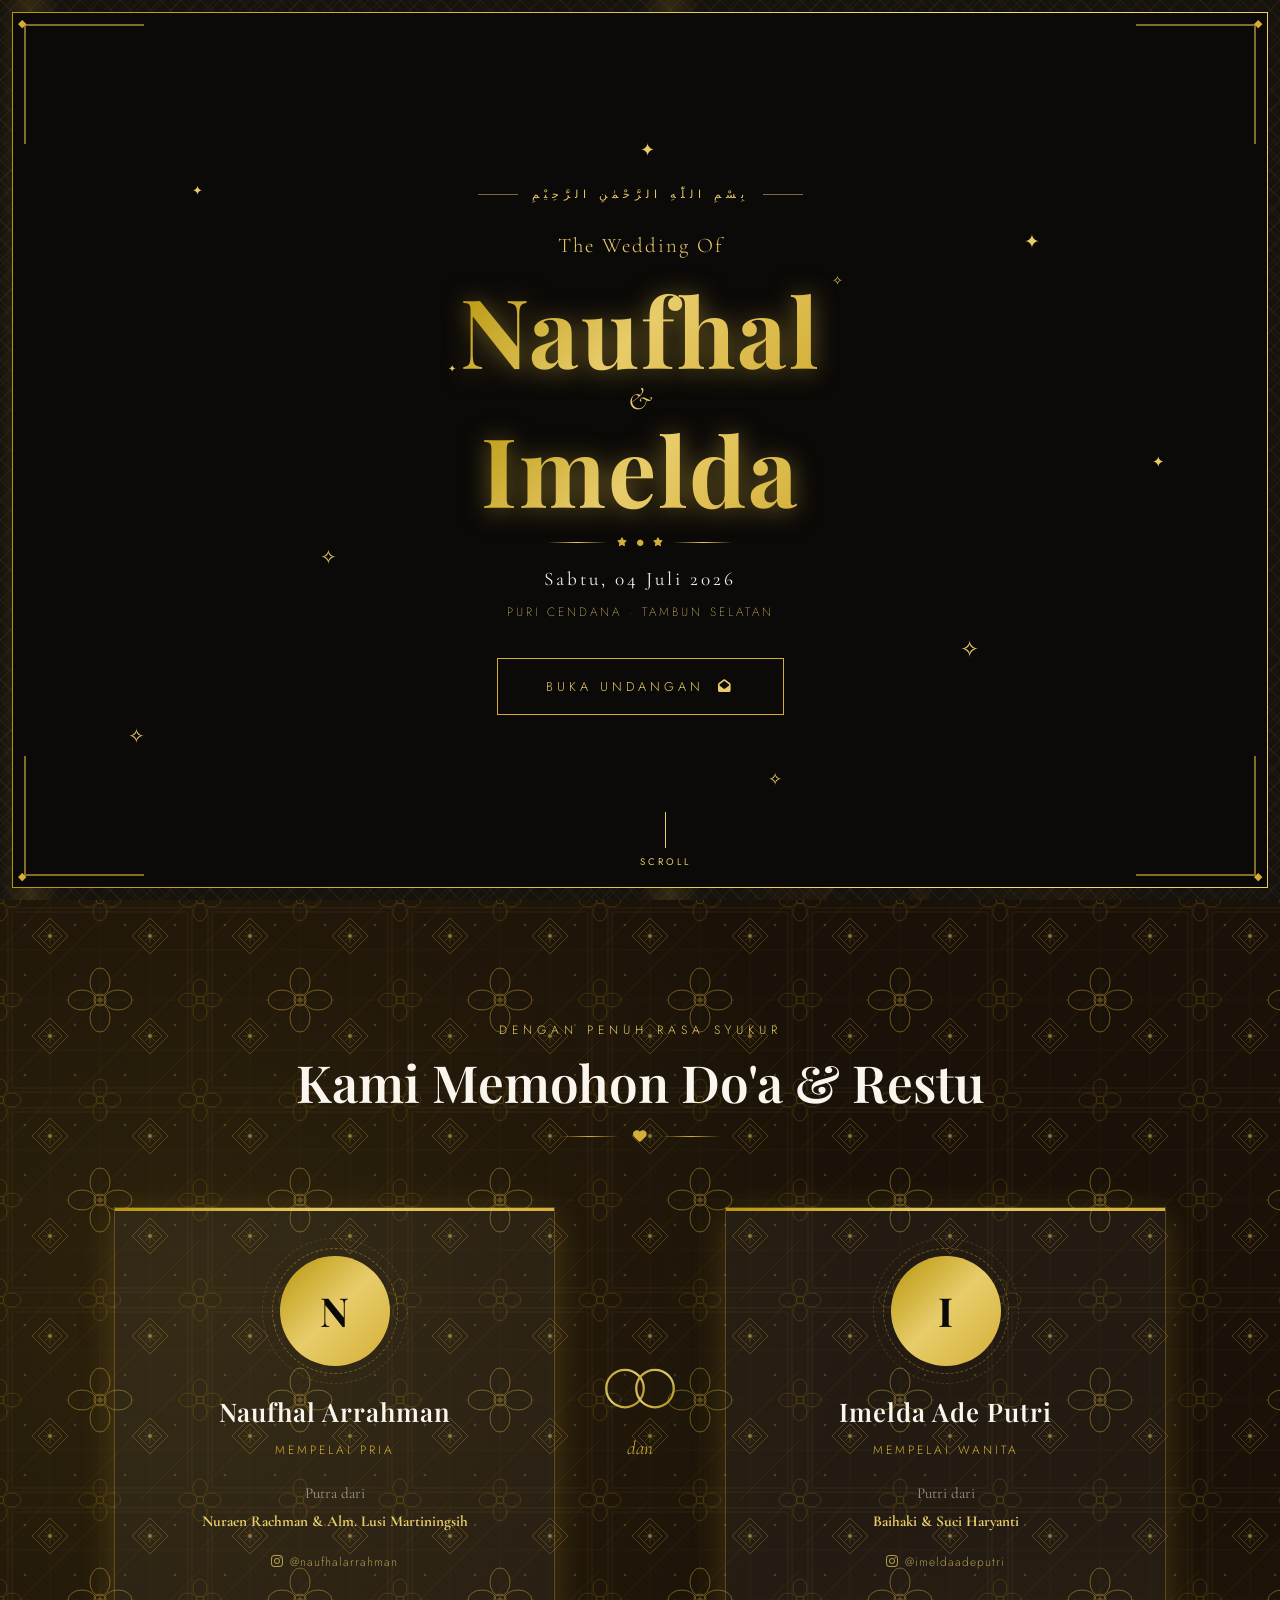
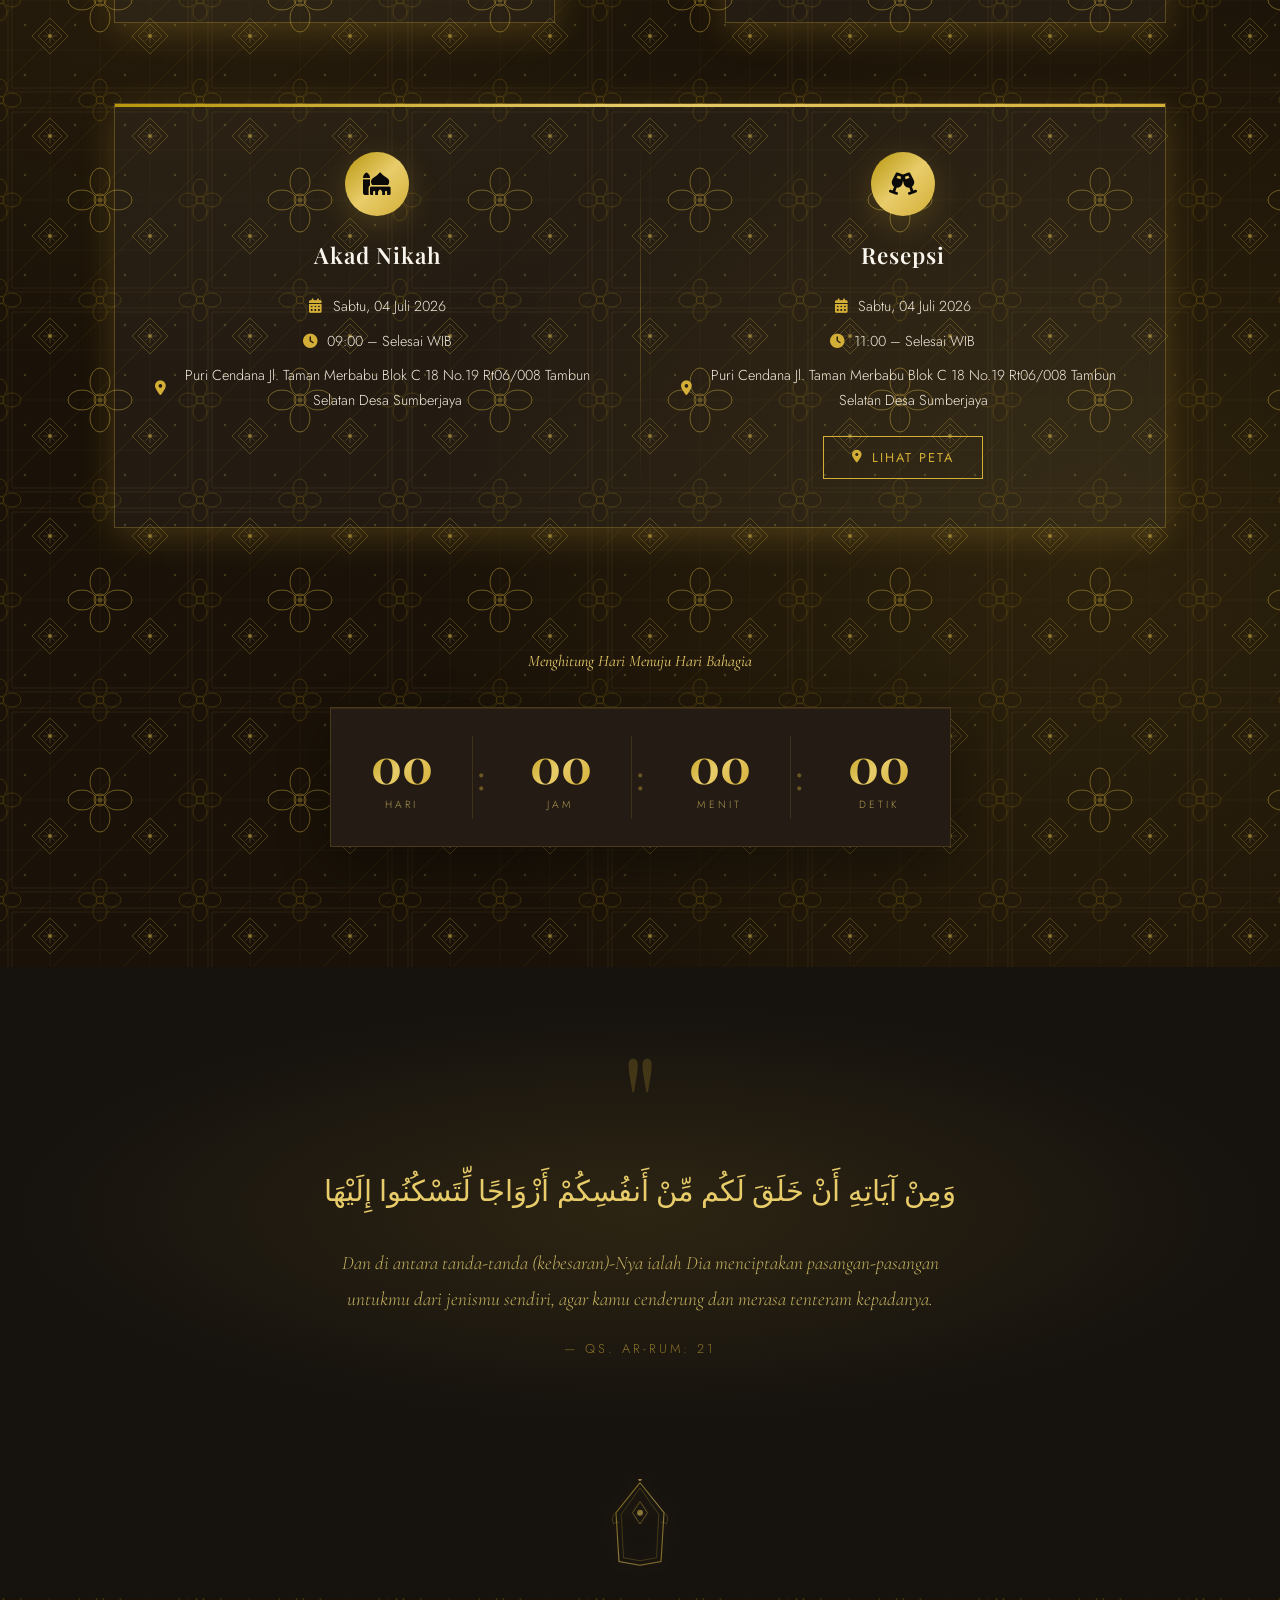
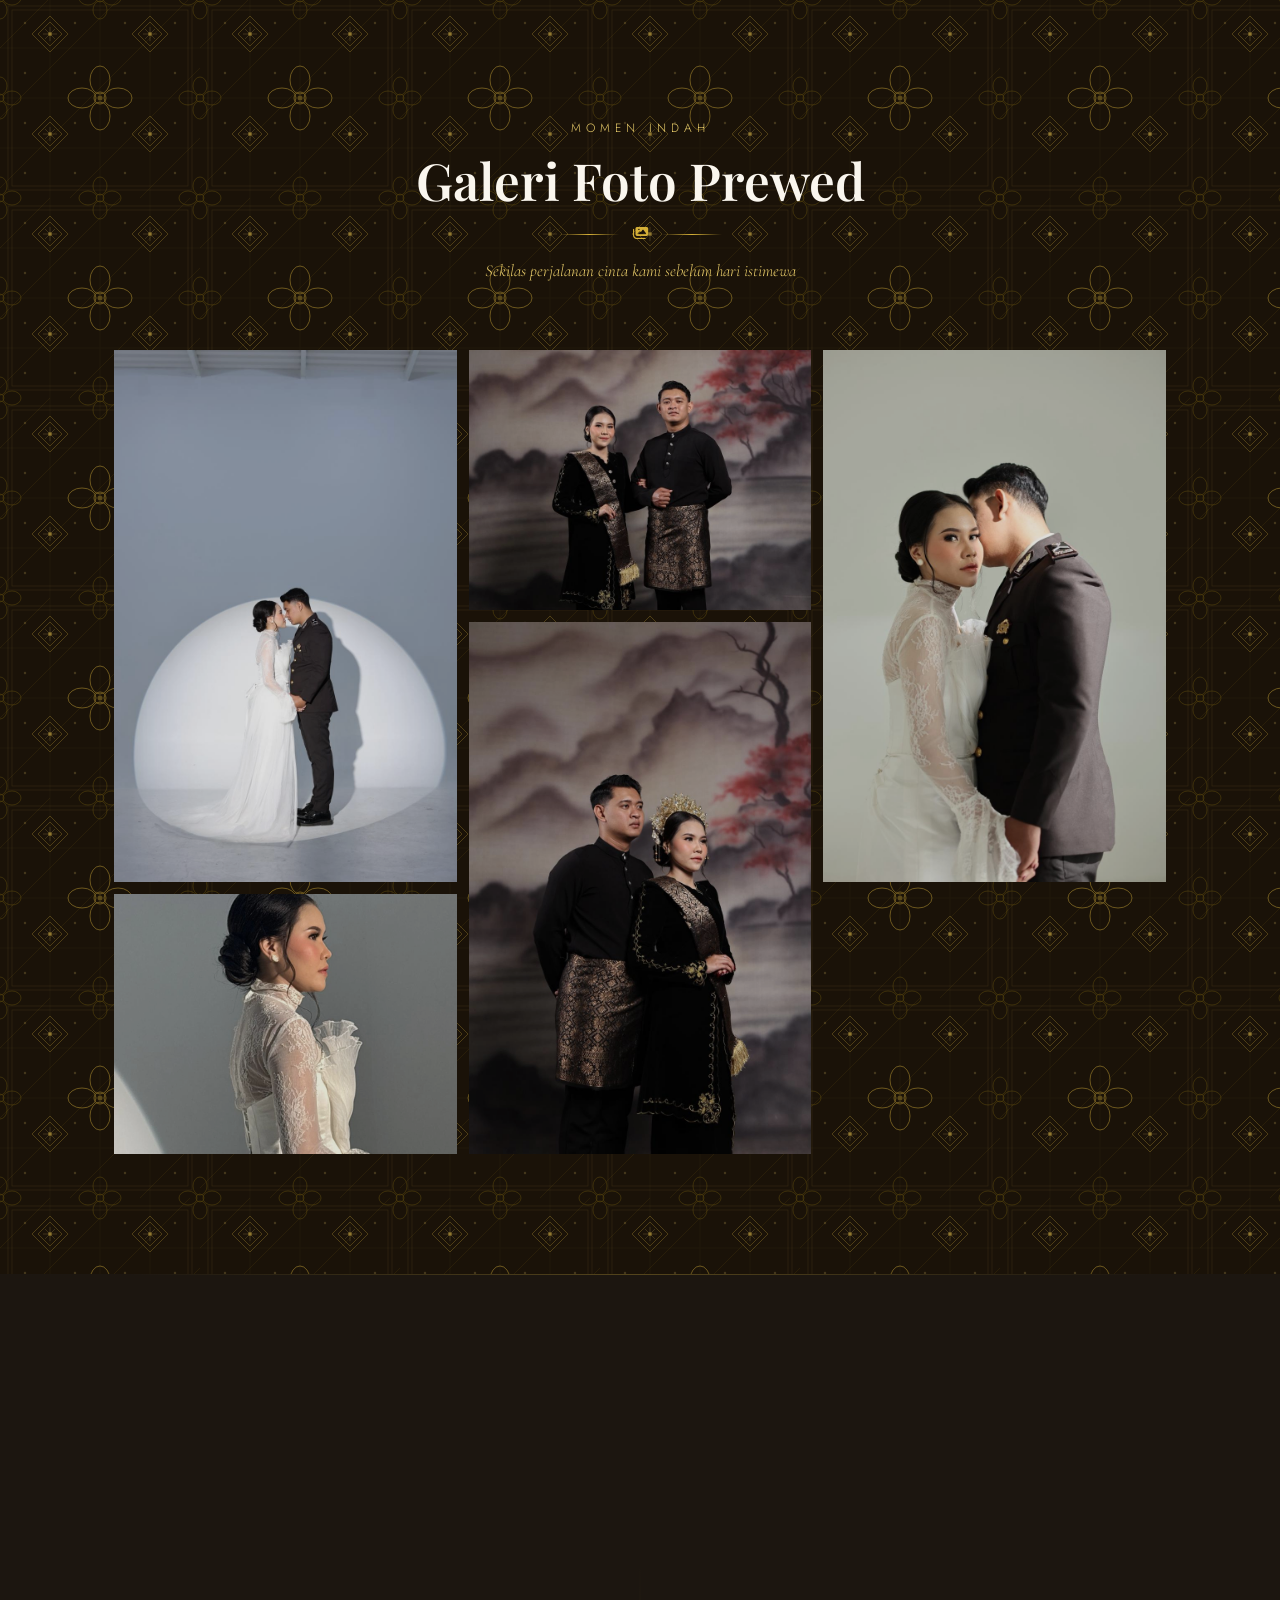
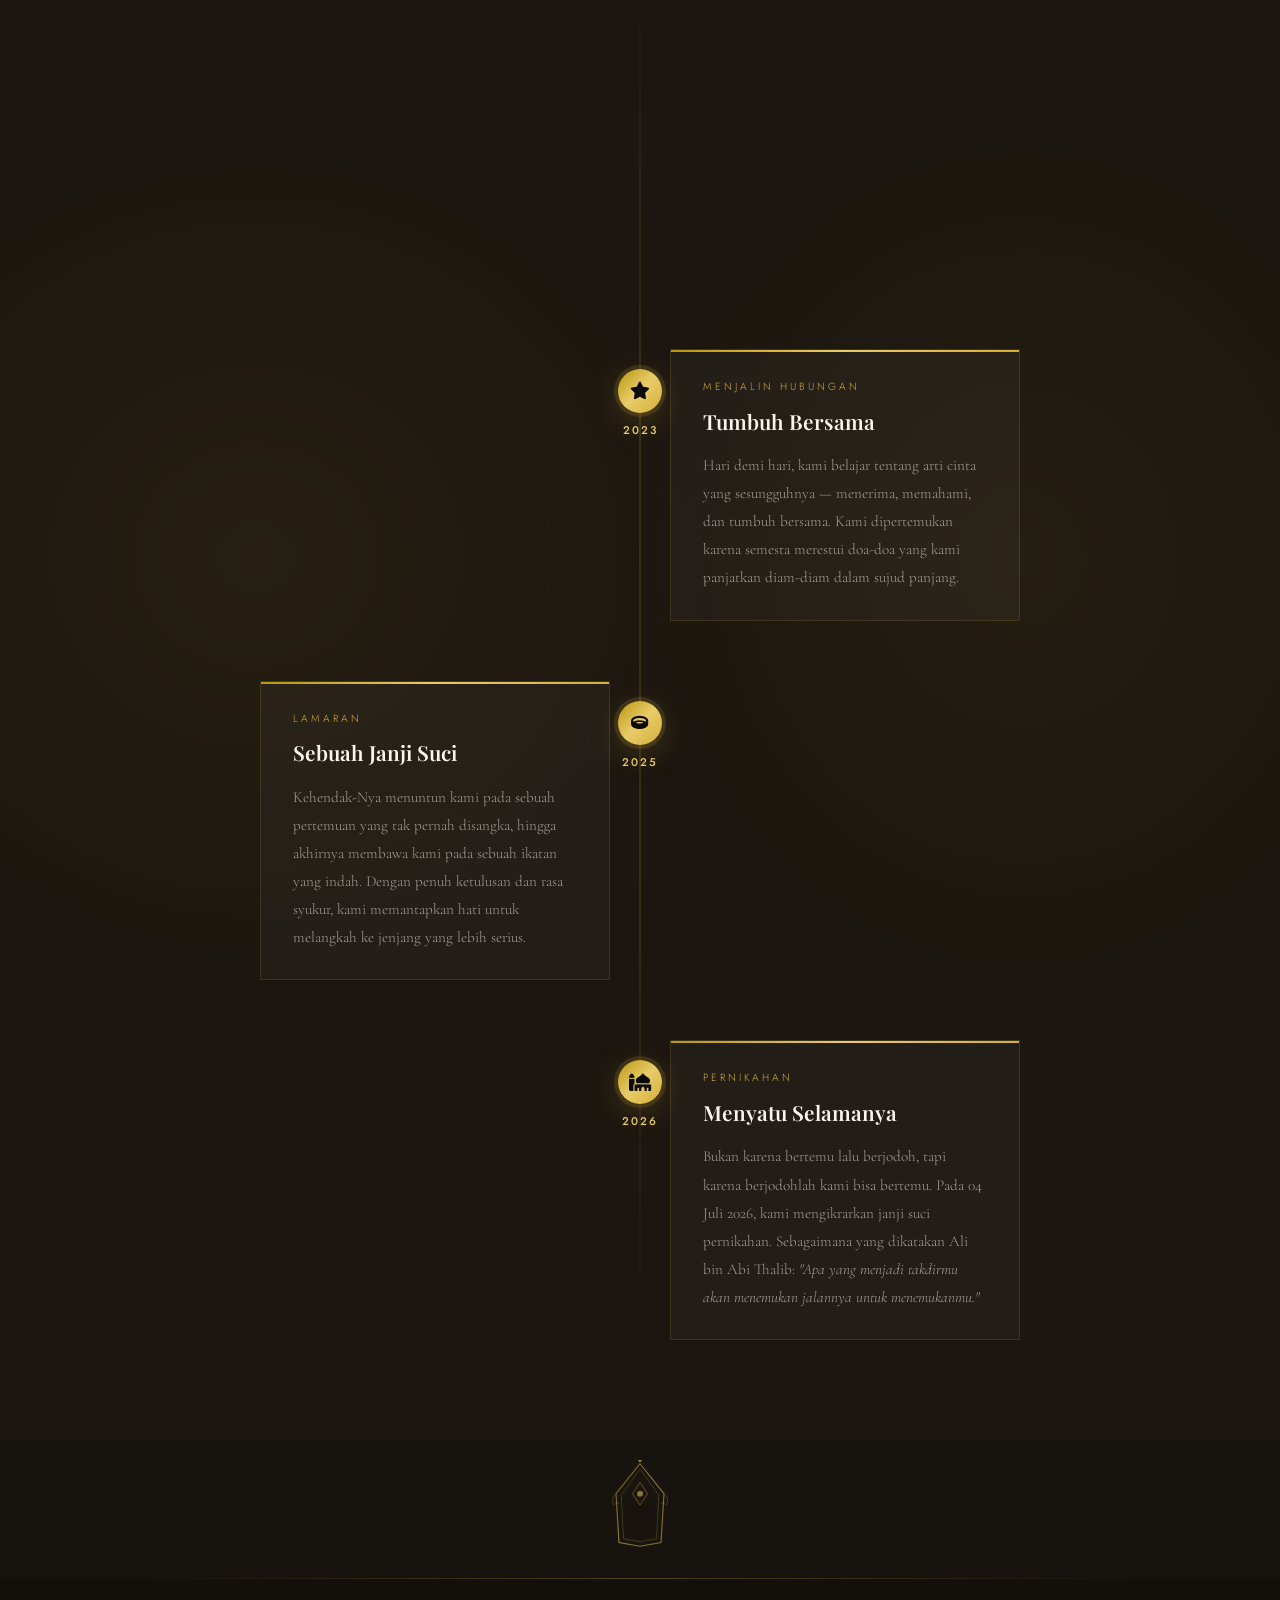
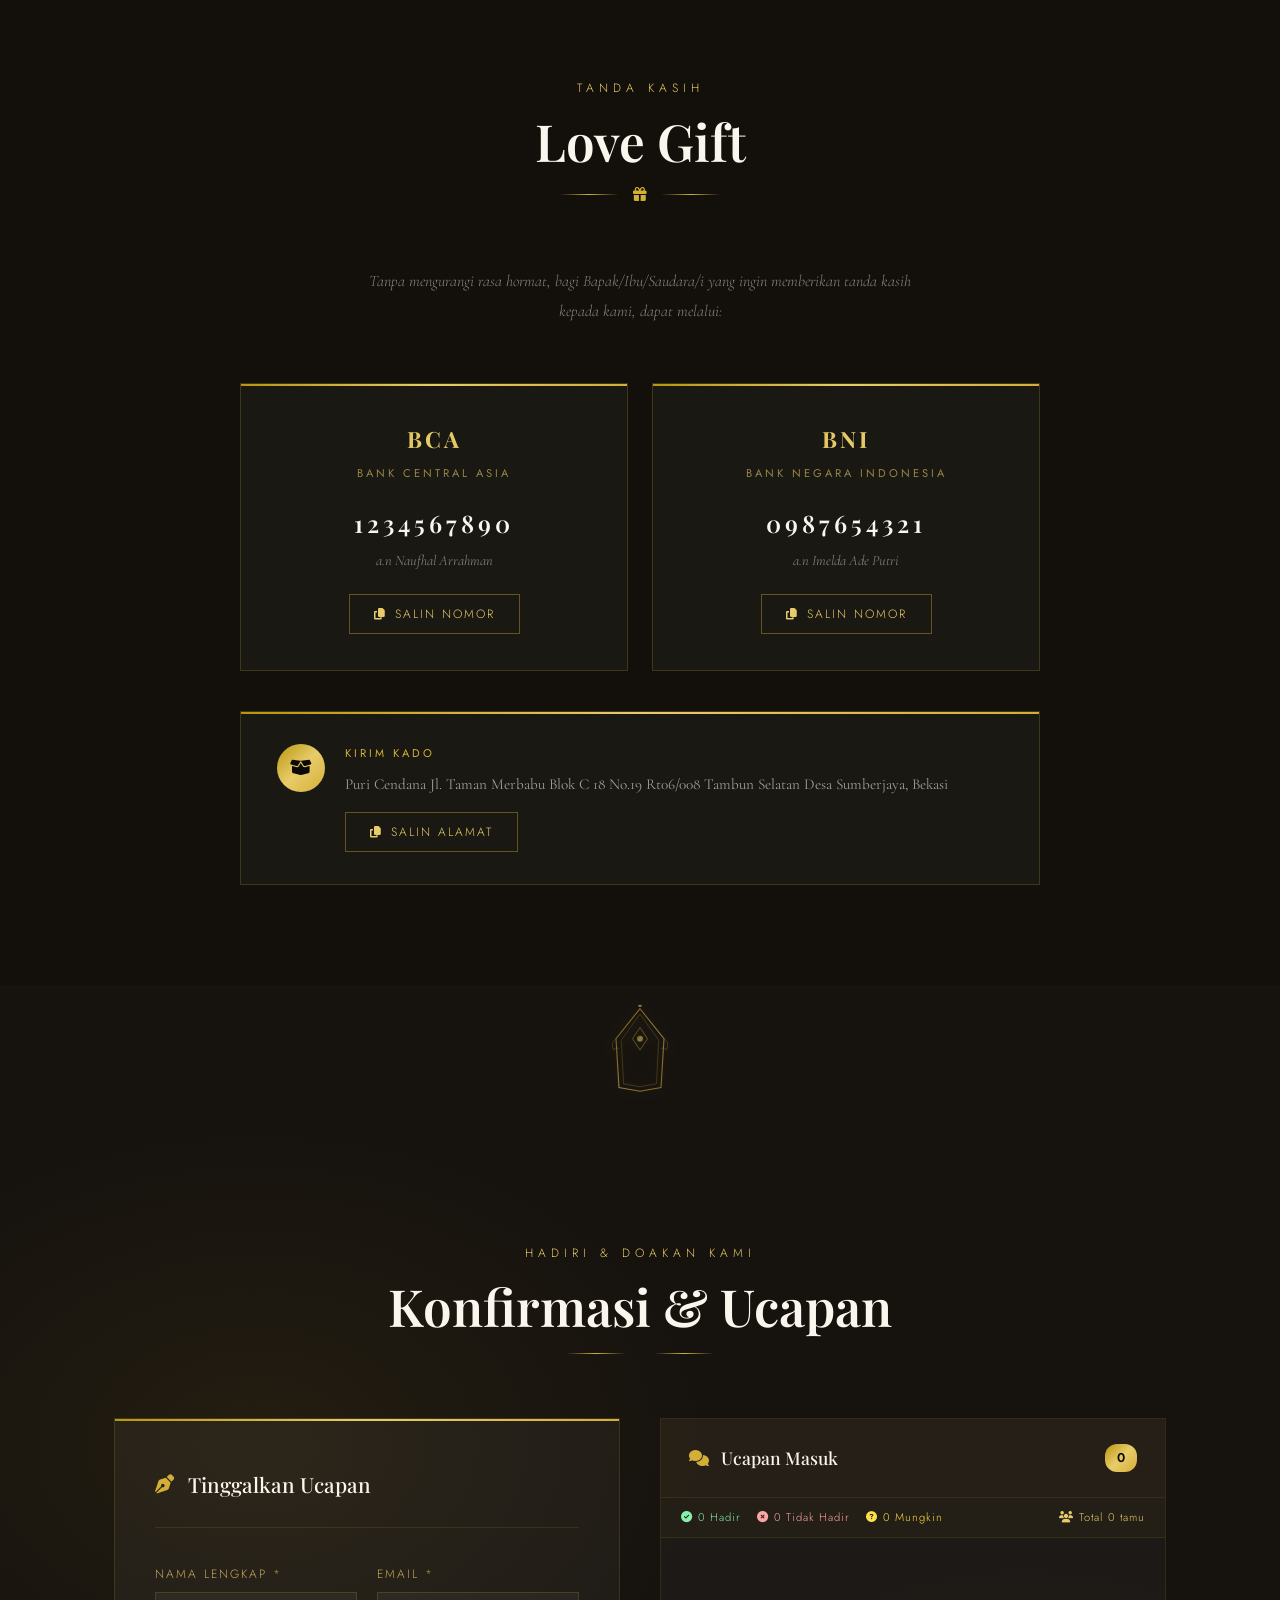
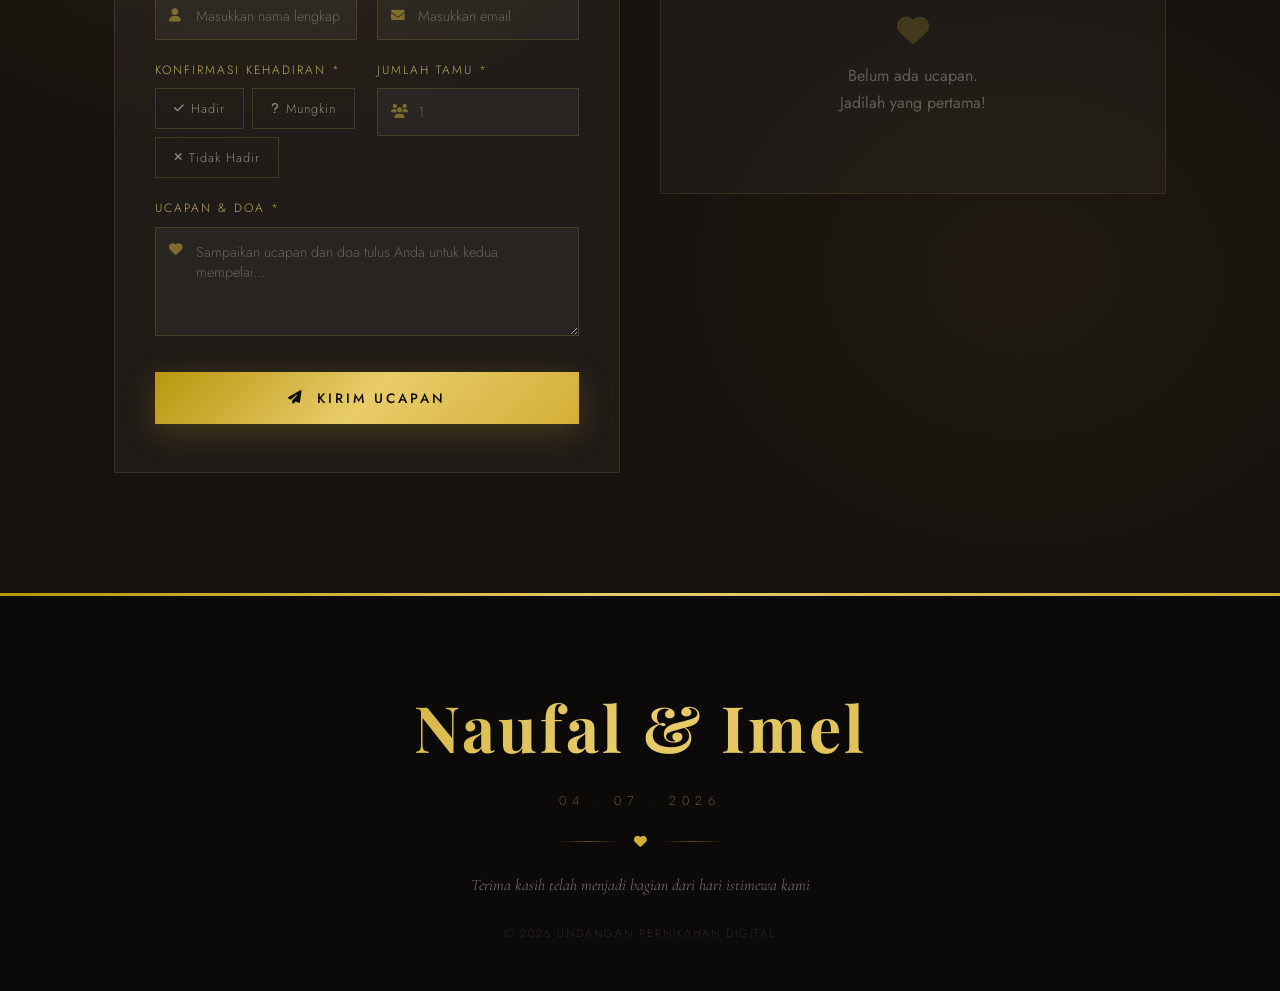
==== commit 168b7b35: "Update index.html" ====
--- a/index.html
+++ b/index.html
@@ -50,8 +50,8 @@
 
 body {
     font-family: var(--font-sans);
-    background: var(--cream-1);
-    color: var(--text-dark);
+    background: var(--dark-2);
+    color: var(--cream-1);
     overflow-x: hidden;
     line-height: 1.7;
 }
@@ -399,7 +399,7 @@
 .section-couple {
     position: relative;
     padding: 120px 0;
-    background-color: #1a1208;
+    background-color: #13100b;
     background-image: url("data:image/svg+xml,%3Csvg%20xmlns%3D%22http%3A//www.w3.org/2000/svg%22%20width%3D%22200%22%20height%3D%22200%22%3E%0A%20%20%3C%21--%20Dark%20velvet%20base%20--%3E%0A%20%20%3Crect%20width%3D%22200%22%20height%3D%22200%22%20fill%3D%22%231a1208%22/%3E%0A%0A%20%20%3C%21--%20Subtle%20grid%20structure%20--%3E%0A%20%20%3Cg%20stroke%3D%22%23d4af37%22%20stroke-width%3D%220.3%22%20opacity%3D%220.08%22%3E%0A%20%20%20%20%3Cline%20x1%3D%220%22%20y1%3D%2250%22%20x2%3D%22200%22%20y2%3D%2250%22/%3E%0A%20%20%20%20%3Cline%20x1%3D%220%22%20y1%3D%22100%22%20x2%3D%22200%22%20y2%3D%22100%22/%3E%0A%20%20%20%20%3Cline%20x1%3D%220%22%20y1%3D%22150%22%20x2%3D%22200%22%20y2%3D%22150%22/%3E%0A%20%20%20%20%3Cline%20x1%3D%2250%22%20y1%3D%220%22%20x2%3D%2250%22%20y2%3D%22200%22/%3E%0A%20%20%20%20%3Cline%20x1%3D%22100%22%20y1%3D%220%22%20x2%3D%22100%22%20y2%3D%22200%22/%3E%0A%20%20%20%20%3Cline%20x1%3D%22150%22%20y1%3D%220%22%20x2%3D%22150%22%20y2%3D%22200%22/%3E%0A%20%20%3C/g%3E%0A%0A%20%20%3C%21--%20Diagonal%20parang%20lines%20--%3E%0A%20%20%3Cg%20stroke%3D%22%23b8960c%22%20stroke-width%3D%220.5%22%20opacity%3D%220.18%22%3E%0A%20%20%20%20%3Cline%20x1%3D%22-10%22%20y1%3D%2260%22%20x2%3D%2260%22%20y2%3D%22-10%22/%3E%0A%20%20%20%20%3Cline%20x1%3D%22-10%22%20y1%3D%22130%22%20x2%3D%22130%22%20y2%3D%22-10%22/%3E%0A%20%20%20%20%3Cline%20x1%3D%22-10%22%20y1%3D%22200%22%20x2%3D%22200%22%20y2%3D%22-10%22/%3E%0A%20%20%20%20%3Cline%20x1%3D%2260%22%20y1%3D%22210%22%20x2%3D%22210%22%20y2%3D%2260%22/%3E%0A%20%20%20%20%3Cline%20x1%3D%22130%22%20y1%3D%22210%22%20x2%3D%22210%22%20y2%3D%22130%22/%3E%0A%20%20%3C/g%3E%0A%0A%20%20%3C%21--%20Kawung%20main%20motif%20at%20center%20--%3E%0A%20%20%3Cg%20transform%3D%22translate%28100%2C100%29%22%20fill%3D%22none%22%20stroke%3D%22%23d4af37%22%20stroke-width%3D%220.8%22%20opacity%3D%220.55%22%3E%0A%20%20%20%20%3Cellipse%20cx%3D%220%22%20cy%3D%22-18%22%20rx%3D%2210%22%20ry%3D%2214%22/%3E%0A%20%20%20%20%3Cellipse%20cx%3D%220%22%20cy%3D%2218%22%20rx%3D%2210%22%20ry%3D%2214%22/%3E%0A%20%20%20%20%3Cellipse%20cx%3D%22-18%22%20cy%3D%220%22%20rx%3D%2214%22%20ry%3D%2210%22/%3E%0A%20%20%20%20%3Cellipse%20cx%3D%2218%22%20cy%3D%220%22%20rx%3D%2214%22%20ry%3D%2210%22/%3E%0A%20%20%20%20%3Ccircle%20cx%3D%220%22%20cy%3D%220%22%20r%3D%226%22/%3E%0A%20%20%20%20%3Ccircle%20cx%3D%220%22%20cy%3D%220%22%20r%3D%222.5%22%20fill%3D%22%23d4af37%22%20stroke%3D%22none%22%20opacity%3D%220.6%22/%3E%0A%20%20%3C/g%3E%0A%0A%20%20%3C%21--%20Kawung%20corner%20motifs%20--%3E%0A%20%20%3Cg%20fill%3D%22none%22%20stroke%3D%22%23b8960c%22%20stroke-width%3D%220.6%22%20opacity%3D%220.35%22%3E%0A%20%20%20%20%3Cg%20transform%3D%22translate%280%2C0%29%22%3E%0A%20%20%20%20%20%20%3Cellipse%20cx%3D%220%22%20cy%3D%22-12%22%20rx%3D%227%22%20ry%3D%229%22/%3E%0A%20%20%20%20%20%20%3Cellipse%20cx%3D%220%22%20cy%3D%2212%22%20rx%3D%227%22%20ry%3D%229%22/%3E%0A%20%20%20%20%20%20%3Cellipse%20cx%3D%22-12%22%20cy%3D%220%22%20rx%3D%229%22%20ry%3D%227%22/%3E%0A%20%20%20%20%20%20%3Cellipse%20cx%3D%2212%22%20cy%3D%220%22%20rx%3D%229%22%20ry%3D%227%22/%3E%0A%20%20%20%20%20%20%3Ccircle%20cx%3D%220%22%20cy%3D%220%22%20r%3D%224%22/%3E%0A%20%20%20%20%3C/g%3E%0A%20%20%20%20%3Cg%20transform%3D%22translate%28200%2C0%29%22%3E%0A%20%20%20%20%20%20%3Cellipse%20cx%3D%220%22%20cy%3D%22-12%22%20rx%3D%227%22%20ry%3D%229%22/%3E%0A%20%20%20%20%20%20%3Cellipse%20cx%3D%220%22%20cy%3D%2212%22%20rx%3D%227%22%20ry%3D%229%22/%3E%0A%20%20%20%20%20%20%3Cellipse%20cx%3D%22-12%22%20cy%3D%220%22%20rx%3D%229%22%20ry%3D%227%22/%3E%0A%20%20%20%20%20%20%3Cellipse%20cx%3D%2212%22%20cy%3D%220%22%20rx%3D%229%22%20ry%3D%227%22/%3E%0A%20%20%20%20%20%20%3Ccircle%20cx%3D%220%22%20cy%3D%220%22%20r%3D%224%22/%3E%0A%20%20%20%20%3C/g%3E%0A%20%20%20%20%3Cg%20transform%3D%22translate%280%2C200%29%22%3E%0A%20%20%20%20%20%20%3Cellipse%20cx%3D%220%22%20cy%3D%22-12%22%20rx%3D%227%22%20ry%3D%229%22/%3E%0A%20%20%20%20%20%20%3Cellipse%20cx%3D%220%22%20cy%3D%2212%22%20rx%3D%227%22%20ry%3D%229%22/%3E%0A%20%20%20%20%20%20%3Cellipse%20cx%3D%22-12%22%20cy%3D%220%22%20rx%3D%229%22%20ry%3D%227%22/%3E%0A%20%20%20%20%20%20%3Cellipse%20cx%3D%2212%22%20cy%3D%220%22%20rx%3D%229%22%20ry%3D%227%22/%3E%0A%20%20%20%20%20%20%3Ccircle%20cx%3D%220%22%20cy%3D%220%22%20r%3D%224%22/%3E%0A%20%20%20%20%3C/g%3E%0A%20%20%20%20%3Cg%20transform%3D%22translate%28200%2C200%29%22%3E%0A%20%20%20%20%20%20%3Cellipse%20cx%3D%220%22%20cy%3D%22-12%22%20rx%3D%227%22%20ry%3D%229%22/%3E%0A%20%20%20%20%20%20%3Cellipse%20cx%3D%220%22%20cy%3D%2212%22%20rx%3D%227%22%20ry%3D%229%22/%3E%0A%20%20%20%20%20%20%3Cellipse%20cx%3D%22-12%22%20cy%3D%220%22%20rx%3D%229%22%20ry%3D%227%22/%3E%0A%20%20%20%20%20%20%3Cellipse%20cx%3D%2212%22%20cy%3D%220%22%20rx%3D%229%22%20ry%3D%227%22/%3E%0A%20%20%20%20%20%20%3Ccircle%20cx%3D%220%22%20cy%3D%220%22%20r%3D%224%22/%3E%0A%20%20%20%20%3C/g%3E%0A%20%20%20%20%3Cg%20transform%3D%22translate%28100%2C0%29%22%3E%0A%20%20%20%20%20%20%3Cellipse%20cx%3D%220%22%20cy%3D%22-12%22%20rx%3D%227%22%20ry%3D%229%22/%3E%0A%20%20%20%20%20%20%3Cellipse%20cx%3D%220%22%20cy%3D%2212%22%20rx%3D%227%22%20ry%3D%229%22/%3E%0A%20%20%20%20%20%20%3Cellipse%20cx%3D%22-12%22%20cy%3D%220%22%20rx%3D%229%22%20ry%3D%227%22/%3E%0A%20%20%20%20%20%20%3Cellipse%20cx%3D%2212%22%20cy%3D%220%22%20rx%3D%229%22%20ry%3D%227%22/%3E%0A%20%20%20%20%20%20%3Ccircle%20cx%3D%220%22%20cy%3D%220%22%20r%3D%224%22/%3E%0A%20%20%20%20%3C/g%3E%0A%20%20%20%20%3Cg%20transform%3D%22translate%280%2C100%29%22%3E%0A%20%20%20%20%20%20%3Cellipse%20cx%3D%220%22%20cy%3D%22-12%22%20rx%3D%227%22%20ry%3D%229%22/%3E%0A%20%20%20%20%20%20%3Cellipse%20cx%3D%220%22%20cy%3D%2212%22%20rx%3D%227%22%20ry%3D%229%22/%3E%0A%20%20%20%20%20%20%3Cellipse%20cx%3D%22-12%22%20cy%3D%220%22%20rx%3D%229%22%20ry%3D%227%22/%3E%0A%20%20%20%20%20%20%3Cellipse%20cx%3D%2212%22%20cy%3D%220%22%20rx%3D%229%22%20ry%3D%227%22/%3E%0A%20%20%20%20%20%20%3Ccircle%20cx%3D%220%22%20cy%3D%220%22%20r%3D%224%22/%3E%0A%20%20%20%20%3C/g%3E%0A%20%20%20%20%3Cg%20transform%3D%22translate%28200%2C100%29%22%3E%0A%20%20%20%20%20%20%3Cellipse%20cx%3D%220%22%20cy%3D%22-12%22%20rx%3D%227%22%20ry%3D%229%22/%3E%0A%20%20%20%20%20%20%3Cellipse%20cx%3D%220%22%20cy%3D%2212%22%20rx%3D%227%22%20ry%3D%229%22/%3E%0A%20%20%20%20%20%20%3Cellipse%20cx%3D%22-12%22%20cy%3D%220%22%20rx%3D%229%22%20ry%3D%227%22/%3E%0A%20%20%20%20%20%20%3Cellipse%20cx%3D%2212%22%20cy%3D%220%22%20rx%3D%229%22%20ry%3D%227%22/%3E%0A%20%20%20%20%20%20%3Ccircle%20cx%3D%220%22%20cy%3D%220%22%20r%3D%224%22/%3E%0A%20%20%20%20%3C/g%3E%0A%20%20%20%20%3Cg%20transform%3D%22translate%28100%2C200%29%22%3E%0A%20%20%20%20%20%20%3Cellipse%20cx%3D%220%22%20cy%3D%22-12%22%20rx%3D%227%22%20ry%3D%229%22/%3E%0A%20%20%20%20%20%20%3Cellipse%20cx%3D%220%22%20cy%3D%2212%22%20rx%3D%227%22%20ry%3D%229%22/%3E%0A%20%20%20%20%20%20%3Cellipse%20cx%3D%22-12%22%20cy%3D%220%22%20rx%3D%229%22%20ry%3D%227%22/%3E%0A%20%20%20%20%20%20%3Cellipse%20cx%3D%2212%22%20cy%3D%220%22%20rx%3D%229%22%20ry%3D%227%22/%3E%0A%20%20%20%20%20%20%3Ccircle%20cx%3D%220%22%20cy%3D%220%22%20r%3D%224%22/%3E%0A%20%20%20%20%3C/g%3E%0A%20%20%3C/g%3E%0A%0A%20%20%3C%21--%20Sidomukti%20diamond%20frames%20--%3E%0A%20%20%3Cg%20fill%3D%22none%22%20stroke%3D%22%23d4af37%22%20stroke-width%3D%220.7%22%20opacity%3D%220.4%22%3E%0A%20%20%20%20%3Cpolygon%20points%3D%2250%2C18%2068%2C36%2050%2C54%2032%2C36%22/%3E%0A%20%20%20%20%3Cpolygon%20points%3D%22150%2C18%20168%2C36%20150%2C54%20132%2C36%22/%3E%0A%20%20%20%20%3Cpolygon%20points%3D%2250%2C118%2068%2C136%2050%2C154%2032%2C136%22/%3E%0A%20%20%20%20%3Cpolygon%20points%3D%22150%2C118%20168%2C136%20150%2C154%20132%2C136%22/%3E%0A%20%20%20%20%3C%21--%20inner%20diamonds%20--%3E%0A%20%20%20%20%3Cpolygon%20points%3D%2250%2C24%2062%2C36%2050%2C48%2038%2C36%22/%3E%0A%20%20%20%20%3Cpolygon%20points%3D%22150%2C24%20162%2C36%20150%2C48%20138%2C36%22/%3E%0A%20%20%20%20%3Cpolygon%20points%3D%2250%2C124%2062%2C136%2050%2C148%2038%2C136%22/%3E%0A%20%20%20%20%3Cpolygon%20points%3D%22150%2C124%20162%2C136%20150%2C148%20138%2C136%22/%3E%0A%20%20%3C/g%3E%0A%0A%20%20%3C%21--%20Floral%20motif%20inside%20diamonds%20--%3E%0A%20%20%3Cg%20fill%3D%22%23d4af37%22%20opacity%3D%220.45%22%3E%0A%20%20%20%20%3Ccircle%20cx%3D%2250%22%20cy%3D%2236%22%20r%3D%222%22/%3E%0A%20%20%20%20%3Ccircle%20cx%3D%22150%22%20cy%3D%2236%22%20r%3D%222%22/%3E%0A%20%20%20%20%3Ccircle%20cx%3D%2250%22%20cy%3D%22136%22%20r%3D%222%22/%3E%0A%20%20%20%20%3Ccircle%20cx%3D%22150%22%20cy%3D%22136%22%20r%3D%222%22/%3E%0A%20%20%3C/g%3E%0A%20%20%3Cg%20fill%3D%22none%22%20stroke%3D%22%23e8cc6a%22%20stroke-width%3D%220.5%22%20opacity%3D%220.35%22%3E%0A%20%20%20%20%3Cline%20x1%3D%2250%22%20y1%3D%2229%22%20x2%3D%2250%22%20y2%3D%2243%22/%3E%0A%20%20%20%20%3Cline%20x1%3D%2243%22%20y1%3D%2236%22%20x2%3D%2257%22%20y2%3D%2236%22/%3E%0A%20%20%20%20%3Cline%20x1%3D%2245%22%20y1%3D%2231%22%20x2%3D%2255%22%20y2%3D%2241%22/%3E%0A%20%20%20%20%3Cline%20x1%3D%2255%22%20y1%3D%2231%22%20x2%3D%2245%22%20y2%3D%2241%22/%3E%0A%20%20%20%20%3Cline%20x1%3D%22150%22%20y1%3D%2229%22%20x2%3D%22150%22%20y2%3D%2243%22/%3E%0A%20%20%20%20%3Cline%20x1%3D%22143%22%20y1%3D%2236%22%20x2%3D%22157%22%20y2%3D%2236%22/%3E%0A%20%20%20%20%3Cline%20x1%3D%22145%22%20y1%3D%2231%22%20x2%3D%22155%22%20y2%3D%2241%22/%3E%0A%20%20%20%20%3Cline%20x1%3D%22155%22%20y1%3D%2231%22%20x2%3D%22145%22%20y2%3D%2241%22/%3E%0A%20%20%20%20%3Cline%20x1%3D%2250%22%20y1%3D%22129%22%20x2%3D%2250%22%20y2%3D%22143%22/%3E%0A%20%20%20%20%3Cline%20x1%3D%2243%22%20y1%3D%22136%22%20x2%3D%2257%22%20y2%3D%22136%22/%3E%0A%20%20%20%20%3Cline%20x1%3D%2245%22%20y1%3D%22131%22%20x2%3D%2255%22%20y2%3D%22141%22/%3E%0A%20%20%20%20%3Cline%20x1%3D%2255%22%20y1%3D%22131%22%20x2%3D%2245%22%20y2%3D%22141%22/%3E%0A%20%20%20%20%3Cline%20x1%3D%22150%22%20y1%3D%22129%22%20x2%3D%22150%22%20y2%3D%22143%22/%3E%0A%20%20%20%20%3Cline%20x1%3D%22143%22%20y1%3D%22136%22%20x2%3D%22157%22%20y2%3D%22136%22/%3E%0A%20%20%20%20%3Cline%20x1%3D%22145%22%20y1%3D%22131%22%20x2%3D%22155%22%20y2%3D%22141%22/%3E%0A%20%20%20%20%3Cline%20x1%3D%22155%22%20y1%3D%22131%22%20x2%3D%22145%22%20y2%3D%22141%22/%3E%0A%20%20%3C/g%3E%0A%0A%20%20%3C%21--%20Truntum%20tiny%20star%20dots%20scattered%20--%3E%0A%20%20%3Cg%20fill%3D%22%23e8cc6a%22%20opacity%3D%220.2%22%3E%0A%20%20%20%20%3Ccircle%20cx%3D%2225%22%20cy%3D%2275%22%20r%3D%221.2%22/%3E%0A%20%20%20%20%3Ccircle%20cx%3D%2275%22%20cy%3D%2275%22%20r%3D%221.2%22/%3E%0A%20%20%20%20%3Ccircle%20cx%3D%22125%22%20cy%3D%2275%22%20r%3D%221.2%22/%3E%0A%20%20%20%20%3Ccircle%20cx%3D%22175%22%20cy%3D%2275%22%20r%3D%221.2%22/%3E%0A%20%20%20%20%3Ccircle%20cx%3D%2225%22%20cy%3D%22125%22%20r%3D%221.2%22/%3E%0A%20%20%20%20%3Ccircle%20cx%3D%2275%22%20cy%3D%22125%22%20r%3D%221.2%22/%3E%0A%20%20%20%20%3Ccircle%20cx%3D%22125%22%20cy%3D%22125%22%20r%3D%221.2%22/%3E%0A%20%20%20%20%3Ccircle%20cx%3D%22175%22%20cy%3D%22125%22%20r%3D%221.2%22/%3E%0A%20%20%20%20%3Ccircle%20cx%3D%2225%22%20cy%3D%22175%22%20r%3D%221.2%22/%3E%0A%20%20%20%20%3Ccircle%20cx%3D%2275%22%20cy%3D%22175%22%20r%3D%221.2%22/%3E%0A%20%20%20%20%3Ccircle%20cx%3D%22125%22%20cy%3D%22175%22%20r%3D%221.2%22/%3E%0A%20%20%20%20%3Ccircle%20cx%3D%22175%22%20cy%3D%22175%22%20r%3D%221.2%22/%3E%0A%20%20%20%20%3Ccircle%20cx%3D%2225%22%20cy%3D%2225%22%20r%3D%221.2%22/%3E%0A%20%20%20%20%3Ccircle%20cx%3D%2275%22%20cy%3D%2225%22%20r%3D%221.2%22/%3E%0A%20%20%20%20%3Ccircle%20cx%3D%22125%22%20cy%3D%2225%22%20r%3D%221.2%22/%3E%0A%20%20%20%20%3Ccircle%20cx%3D%22175%22%20cy%3D%2225%22%20r%3D%221.2%22/%3E%0A%20%20%3C/g%3E%0A%0A%20%20%3C%21--%20Gold%20border%20lines%20--%3E%0A%20%20%3Cg%20stroke%3D%22%23d4af37%22%20stroke-width%3D%220.4%22%20opacity%3D%220.2%22%3E%0A%20%20%20%20%3Crect%20x%3D%228%22%20y%3D%228%22%20width%3D%22184%22%20height%3D%22184%22%20fill%3D%22none%22/%3E%0A%20%20%20%20%3Crect%20x%3D%2212%22%20y%3D%2212%22%20width%3D%22176%22%20height%3D%22176%22%20fill%3D%22none%22/%3E%0A%20%20%3C/g%3E%0A%3C/svg%3E");
     background-repeat: repeat;
     background-size: 200px 200px;
@@ -410,8 +410,8 @@
     position: absolute;
     inset: 0;
     background-image:
-        radial-gradient(circle at 15% 25%, rgba(212,175,55,0.06) 0%, transparent 40%),
-        radial-gradient(circle at 85% 75%, rgba(212,175,55,0.06) 0%, transparent 40%);
+        radial-gradient(circle at 15% 25%, rgba(212,175,55,0.10) 0%, transparent 40%),
+        radial-gradient(circle at 85% 75%, rgba(212,175,55,0.10) 0%, transparent 40%);
     pointer-events: none;
 }
 
@@ -752,7 +752,7 @@
 ════════════════════════════════════════ */
 .section-gallery {
     padding: 120px 0;
-    background-color: #1a1208;
+    background-color: #13100b;
     background-image: url("data:image/svg+xml,%3Csvg%20xmlns%3D%22http%3A//www.w3.org/2000/svg%22%20width%3D%22200%22%20height%3D%22200%22%3E%0A%20%20%3C%21--%20Dark%20velvet%20base%20--%3E%0A%20%20%3Crect%20width%3D%22200%22%20height%3D%22200%22%20fill%3D%22%231a1208%22/%3E%0A%0A%20%20%3C%21--%20Subtle%20grid%20structure%20--%3E%0A%20%20%3Cg%20stroke%3D%22%23d4af37%22%20stroke-width%3D%220.3%22%20opacity%3D%220.08%22%3E%0A%20%20%20%20%3Cline%20x1%3D%220%22%20y1%3D%2250%22%20x2%3D%22200%22%20y2%3D%2250%22/%3E%0A%20%20%20%20%3Cline%20x1%3D%220%22%20y1%3D%22100%22%20x2%3D%22200%22%20y2%3D%22100%22/%3E%0A%20%20%20%20%3Cline%20x1%3D%220%22%20y1%3D%22150%22%20x2%3D%22200%22%20y2%3D%22150%22/%3E%0A%20%20%20%20%3Cline%20x1%3D%2250%22%20y1%3D%220%22%20x2%3D%2250%22%20y2%3D%22200%22/%3E%0A%20%20%20%20%3Cline%20x1%3D%22100%22%20y1%3D%220%22%20x2%3D%22100%22%20y2%3D%22200%22/%3E%0A%20%20%20%20%3Cline%20x1%3D%22150%22%20y1%3D%220%22%20x2%3D%22150%22%20y2%3D%22200%22/%3E%0A%20%20%3C/g%3E%0A%0A%20%20%3C%21--%20Diagonal%20parang%20lines%20--%3E%0A%20%20%3Cg%20stroke%3D%22%23b8960c%22%20stroke-width%3D%220.5%22%20opacity%3D%220.18%22%3E%0A%20%20%20%20%3Cline%20x1%3D%22-10%22%20y1%3D%2260%22%20x2%3D%2260%22%20y2%3D%22-10%22/%3E%0A%20%20%20%20%3Cline%20x1%3D%22-10%22%20y1%3D%22130%22%20x2%3D%22130%22%20y2%3D%22-10%22/%3E%0A%20%20%20%20%3Cline%20x1%3D%22-10%22%20y1%3D%22200%22%20x2%3D%22200%22%20y2%3D%22-10%22/%3E%0A%20%20%20%20%3Cline%20x1%3D%2260%22%20y1%3D%22210%22%20x2%3D%22210%22%20y2%3D%2260%22/%3E%0A%20%20%20%20%3Cline%20x1%3D%22130%22%20y1%3D%22210%22%20x2%3D%22210%22%20y2%3D%22130%22/%3E%0A%20%20%3C/g%3E%0A%0A%20%20%3C%21--%20Kawung%20main%20motif%20at%20center%20--%3E%0A%20%20%3Cg%20transform%3D%22translate%28100%2C100%29%22%20fill%3D%22none%22%20stroke%3D%22%23d4af37%22%20stroke-width%3D%220.8%22%20opacity%3D%220.55%22%3E%0A%20%20%20%20%3Cellipse%20cx%3D%220%22%20cy%3D%22-18%22%20rx%3D%2210%22%20ry%3D%2214%22/%3E%0A%20%20%20%20%3Cellipse%20cx%3D%220%22%20cy%3D%2218%22%20rx%3D%2210%22%20ry%3D%2214%22/%3E%0A%20%20%20%20%3Cellipse%20cx%3D%22-18%22%20cy%3D%220%22%20rx%3D%2214%22%20ry%3D%2210%22/%3E%0A%20%20%20%20%3Cellipse%20cx%3D%2218%22%20cy%3D%220%22%20rx%3D%2214%22%20ry%3D%2210%22/%3E%0A%20%20%20%20%3Ccircle%20cx%3D%220%22%20cy%3D%220%22%20r%3D%226%22/%3E%0A%20%20%20%20%3Ccircle%20cx%3D%220%22%20cy%3D%220%22%20r%3D%222.5%22%20fill%3D%22%23d4af37%22%20stroke%3D%22none%22%20opacity%3D%220.6%22/%3E%0A%20%20%3C/g%3E%0A%0A%20%20%3C%21--%20Kawung%20corner%20motifs%20--%3E%0A%20%20%3Cg%20fill%3D%22none%22%20stroke%3D%22%23b8960c%22%20stroke-width%3D%220.6%22%20opacity%3D%220.35%22%3E%0A%20%20%20%20%3Cg%20transform%3D%22translate%280%2C0%29%22%3E%0A%20%20%20%20%20%20%3Cellipse%20cx%3D%220%22%20cy%3D%22-12%22%20rx%3D%227%22%20ry%3D%229%22/%3E%0A%20%20%20%20%20%20%3Cellipse%20cx%3D%220%22%20cy%3D%2212%22%20rx%3D%227%22%20ry%3D%229%22/%3E%0A%20%20%20%20%20%20%3Cellipse%20cx%3D%22-12%22%20cy%3D%220%22%20rx%3D%229%22%20ry%3D%227%22/%3E%0A%20%20%20%20%20%20%3Cellipse%20cx%3D%2212%22%20cy%3D%220%22%20rx%3D%229%22%20ry%3D%227%22/%3E%0A%20%20%20%20%20%20%3Ccircle%20cx%3D%220%22%20cy%3D%220%22%20r%3D%224%22/%3E%0A%20%20%20%20%3C/g%3E%0A%20%20%20%20%3Cg%20transform%3D%22translate%28200%2C0%29%22%3E%0A%20%20%20%20%20%20%3Cellipse%20cx%3D%220%22%20cy%3D%22-12%22%20rx%3D%227%22%20ry%3D%229%22/%3E%0A%20%20%20%20%20%20%3Cellipse%20cx%3D%220%22%20cy%3D%2212%22%20rx%3D%227%22%20ry%3D%229%22/%3E%0A%20%20%20%20%20%20%3Cellipse%20cx%3D%22-12%22%20cy%3D%220%22%20rx%3D%229%22%20ry%3D%227%22/%3E%0A%20%20%20%20%20%20%3Cellipse%20cx%3D%2212%22%20cy%3D%220%22%20rx%3D%229%22%20ry%3D%227%22/%3E%0A%20%20%20%20%20%20%3Ccircle%20cx%3D%220%22%20cy%3D%220%22%20r%3D%224%22/%3E%0A%20%20%20%20%3C/g%3E%0A%20%20%20%20%3Cg%20transform%3D%22translate%280%2C200%29%22%3E%0A%20%20%20%20%20%20%3Cellipse%20cx%3D%220%22%20cy%3D%22-12%22%20rx%3D%227%22%20ry%3D%229%22/%3E%0A%20%20%20%20%20%20%3Cellipse%20cx%3D%220%22%20cy%3D%2212%22%20rx%3D%227%22%20ry%3D%229%22/%3E%0A%20%20%20%20%20%20%3Cellipse%20cx%3D%22-12%22%20cy%3D%220%22%20rx%3D%229%22%20ry%3D%227%22/%3E%0A%20%20%20%20%20%20%3Cellipse%20cx%3D%2212%22%20cy%3D%220%22%20rx%3D%229%22%20ry%3D%227%22/%3E%0A%20%20%20%20%20%20%3Ccircle%20cx%3D%220%22%20cy%3D%220%22%20r%3D%224%22/%3E%0A%20%20%20%20%3C/g%3E%0A%20%20%20%20%3Cg%20transform%3D%22translate%28200%2C200%29%22%3E%0A%20%20%20%20%20%20%3Cellipse%20cx%3D%220%22%20cy%3D%22-12%22%20rx%3D%227%22%20ry%3D%229%22/%3E%0A%20%20%20%20%20%20%3Cellipse%20cx%3D%220%22%20cy%3D%2212%22%20rx%3D%227%22%20ry%3D%229%22/%3E%0A%20%20%20%20%20%20%3Cellipse%20cx%3D%22-12%22%20cy%3D%220%22%20rx%3D%229%22%20ry%3D%227%22/%3E%0A%20%20%20%20%20%20%3Cellipse%20cx%3D%2212%22%20cy%3D%220%22%20rx%3D%229%22%20ry%3D%227%22/%3E%0A%20%20%20%20%20%20%3Ccircle%20cx%3D%220%22%20cy%3D%220%22%20r%3D%224%22/%3E%0A%20%20%20%20%3C/g%3E%0A%20%20%20%20%3Cg%20transform%3D%22translate%28100%2C0%29%22%3E%0A%20%20%20%20%20%20%3Cellipse%20cx%3D%220%22%20cy%3D%22-12%22%20rx%3D%227%22%20ry%3D%229%22/%3E%0A%20%20%20%20%20%20%3Cellipse%20cx%3D%220%22%20cy%3D%2212%22%20rx%3D%227%22%20ry%3D%229%22/%3E%0A%20%20%20%20%20%20%3Cellipse%20cx%3D%22-12%22%20cy%3D%220%22%20rx%3D%229%22%20ry%3D%227%22/%3E%0A%20%20%20%20%20%20%3Cellipse%20cx%3D%2212%22%20cy%3D%220%22%20rx%3D%229%22%20ry%3D%227%22/%3E%0A%20%20%20%20%20%20%3Ccircle%20cx%3D%220%22%20cy%3D%220%22%20r%3D%224%22/%3E%0A%20%20%20%20%3C/g%3E%0A%20%20%20%20%3Cg%20transform%3D%22translate%280%2C100%29%22%3E%0A%20%20%20%20%20%20%3Cellipse%20cx%3D%220%22%20cy%3D%22-12%22%20rx%3D%227%22%20ry%3D%229%22/%3E%0A%20%20%20%20%20%20%3Cellipse%20cx%3D%220%22%20cy%3D%2212%22%20rx%3D%227%22%20ry%3D%229%22/%3E%0A%20%20%20%20%20%20%3Cellipse%20cx%3D%22-12%22%20cy%3D%220%22%20rx%3D%229%22%20ry%3D%227%22/%3E%0A%20%20%20%20%20%20%3Cellipse%20cx%3D%2212%22%20cy%3D%220%22%20rx%3D%229%22%20ry%3D%227%22/%3E%0A%20%20%20%20%20%20%3Ccircle%20cx%3D%220%22%20cy%3D%220%22%20r%3D%224%22/%3E%0A%20%20%20%20%3C/g%3E%0A%20%20%20%20%3Cg%20transform%3D%22translate%28200%2C100%29%22%3E%0A%20%20%20%20%20%20%3Cellipse%20cx%3D%220%22%20cy%3D%22-12%22%20rx%3D%227%22%20ry%3D%229%22/%3E%0A%20%20%20%20%20%20%3Cellipse%20cx%3D%220%22%20cy%3D%2212%22%20rx%3D%227%22%20ry%3D%229%22/%3E%0A%20%20%20%20%20%20%3Cellipse%20cx%3D%22-12%22%20cy%3D%220%22%20rx%3D%229%22%20ry%3D%227%22/%3E%0A%20%20%20%20%20%20%3Cellipse%20cx%3D%2212%22%20cy%3D%220%22%20rx%3D%229%22%20ry%3D%227%22/%3E%0A%20%20%20%20%20%20%3Ccircle%20cx%3D%220%22%20cy%3D%220%22%20r%3D%224%22/%3E%0A%20%20%20%20%3C/g%3E%0A%20%20%20%20%3Cg%20transform%3D%22translate%28100%2C200%29%22%3E%0A%20%20%20%20%20%20%3Cellipse%20cx%3D%220%22%20cy%3D%22-12%22%20rx%3D%227%22%20ry%3D%229%22/%3E%0A%20%20%20%20%20%20%3Cellipse%20cx%3D%220%22%20cy%3D%2212%22%20rx%3D%227%22%20ry%3D%229%22/%3E%0A%20%20%20%20%20%20%3Cellipse%20cx%3D%22-12%22%20cy%3D%220%22%20rx%3D%229%22%20ry%3D%227%22/%3E%0A%20%20%20%20%20%20%3Cellipse%20cx%3D%2212%22%20cy%3D%220%22%20rx%3D%229%22%20ry%3D%227%22/%3E%0A%20%20%20%20%20%20%3Ccircle%20cx%3D%220%22%20cy%3D%220%22%20r%3D%224%22/%3E%0A%20%20%20%20%3C/g%3E%0A%20%20%3C/g%3E%0A%0A%20%20%3C%21--%20Sidomukti%20diamond%20frames%20--%3E%0A%20%20%3Cg%20fill%3D%22none%22%20stroke%3D%22%23d4af37%22%20stroke-width%3D%220.7%22%20opacity%3D%220.4%22%3E%0A%20%20%20%20%3Cpolygon%20points%3D%2250%2C18%2068%2C36%2050%2C54%2032%2C36%22/%3E%0A%20%20%20%20%3Cpolygon%20points%3D%22150%2C18%20168%2C36%20150%2C54%20132%2C36%22/%3E%0A%20%20%20%20%3Cpolygon%20points%3D%2250%2C118%2068%2C136%2050%2C154%2032%2C136%22/%3E%0A%20%20%20%20%3Cpolygon%20points%3D%22150%2C118%20168%2C136%20150%2C154%20132%2C136%22/%3E%0A%20%20%20%20%3C%21--%20inner%20diamonds%20--%3E%0A%20%20%20%20%3Cpolygon%20points%3D%2250%2C24%2062%2C36%2050%2C48%2038%2C36%22/%3E%0A%20%20%20%20%3Cpolygon%20points%3D%22150%2C24%20162%2C36%20150%2C48%20138%2C36%22/%3E%0A%20%20%20%20%3Cpolygon%20points%3D%2250%2C124%2062%2C136%2050%2C148%2038%2C136%22/%3E%0A%20%20%20%20%3Cpolygon%20points%3D%22150%2C124%20162%2C136%20150%2C148%20138%2C136%22/%3E%0A%20%20%3C/g%3E%0A%0A%20%20%3C%21--%20Floral%20motif%20inside%20diamonds%20--%3E%0A%20%20%3Cg%20fill%3D%22%23d4af37%22%20opacity%3D%220.45%22%3E%0A%20%20%20%20%3Ccircle%20cx%3D%2250%22%20cy%3D%2236%22%20r%3D%222%22/%3E%0A%20%20%20%20%3Ccircle%20cx%3D%22150%22%20cy%3D%2236%22%20r%3D%222%22/%3E%0A%20%20%20%20%3Ccircle%20cx%3D%2250%22%20cy%3D%22136%22%20r%3D%222%22/%3E%0A%20%20%20%20%3Ccircle%20cx%3D%22150%22%20cy%3D%22136%22%20r%3D%222%22/%3E%0A%20%20%3C/g%3E%0A%20%20%3Cg%20fill%3D%22none%22%20stroke%3D%22%23e8cc6a%22%20stroke-width%3D%220.5%22%20opacity%3D%220.35%22%3E%0A%20%20%20%20%3Cline%20x1%3D%2250%22%20y1%3D%2229%22%20x2%3D%2250%22%20y2%3D%2243%22/%3E%0A%20%20%20%20%3Cline%20x1%3D%2243%22%20y1%3D%2236%22%20x2%3D%2257%22%20y2%3D%2236%22/%3E%0A%20%20%20%20%3Cline%20x1%3D%2245%22%20y1%3D%2231%22%20x2%3D%2255%22%20y2%3D%2241%22/%3E%0A%20%20%20%20%3Cline%20x1%3D%2255%22%20y1%3D%2231%22%20x2%3D%2245%22%20y2%3D%2241%22/%3E%0A%20%20%20%20%3Cline%20x1%3D%22150%22%20y1%3D%2229%22%20x2%3D%22150%22%20y2%3D%2243%22/%3E%0A%20%20%20%20%3Cline%20x1%3D%22143%22%20y1%3D%2236%22%20x2%3D%22157%22%20y2%3D%2236%22/%3E%0A%20%20%20%20%3Cline%20x1%3D%22145%22%20y1%3D%2231%22%20x2%3D%22155%22%20y2%3D%2241%22/%3E%0A%20%20%20%20%3Cline%20x1%3D%22155%22%20y1%3D%2231%22%20x2%3D%22145%22%20y2%3D%2241%22/%3E%0A%20%20%20%20%3Cline%20x1%3D%2250%22%20y1%3D%22129%22%20x2%3D%2250%22%20y2%3D%22143%22/%3E%0A%20%20%20%20%3Cline%20x1%3D%2243%22%20y1%3D%22136%22%20x2%3D%2257%22%20y2%3D%22136%22/%3E%0A%20%20%20%20%3Cline%20x1%3D%2245%22%20y1%3D%22131%22%20x2%3D%2255%22%20y2%3D%22141%22/%3E%0A%20%20%20%20%3Cline%20x1%3D%2255%22%20y1%3D%22131%22%20x2%3D%2245%22%20y2%3D%22141%22/%3E%0A%20%20%20%20%3Cline%20x1%3D%22150%22%20y1%3D%22129%22%20x2%3D%22150%22%20y2%3D%22143%22/%3E%0A%20%20%20%20%3Cline%20x1%3D%22143%22%20y1%3D%22136%22%20x2%3D%22157%22%20y2%3D%22136%22/%3E%0A%20%20%20%20%3Cline%20x1%3D%22145%22%20y1%3D%22131%22%20x2%3D%22155%22%20y2%3D%22141%22/%3E%0A%20%20%20%20%3Cline%20x1%3D%22155%22%20y1%3D%22131%22%20x2%3D%22145%22%20y2%3D%22141%22/%3E%0A%20%20%3C/g%3E%0A%0A%20%20%3C%21--%20Truntum%20tiny%20star%20dots%20scattered%20--%3E%0A%20%20%3Cg%20fill%3D%22%23e8cc6a%22%20opacity%3D%220.2%22%3E%0A%20%20%20%20%3Ccircle%20cx%3D%2225%22%20cy%3D%2275%22%20r%3D%221.2%22/%3E%0A%20%20%20%20%3Ccircle%20cx%3D%2275%22%20cy%3D%2275%22%20r%3D%221.2%22/%3E%0A%20%20%20%20%3Ccircle%20cx%3D%22125%22%20cy%3D%2275%22%20r%3D%221.2%22/%3E%0A%20%20%20%20%3Ccircle%20cx%3D%22175%22%20cy%3D%2275%22%20r%3D%221.2%22/%3E%0A%20%20%20%20%3Ccircle%20cx%3D%2225%22%20cy%3D%22125%22%20r%3D%221.2%22/%3E%0A%20%20%20%20%3Ccircle%20cx%3D%2275%22%20cy%3D%22125%22%20r%3D%221.2%22/%3E%0A%20%20%20%20%3Ccircle%20cx%3D%22125%22%20cy%3D%22125%22%20r%3D%221.2%22/%3E%0A%20%20%20%20%3Ccircle%20cx%3D%22175%22%20cy%3D%22125%22%20r%3D%221.2%22/%3E%0A%20%20%20%20%3Ccircle%20cx%3D%2225%22%20cy%3D%22175%22%20r%3D%221.2%22/%3E%0A%20%20%20%20%3Ccircle%20cx%3D%2275%22%20cy%3D%22175%22%20r%3D%221.2%22/%3E%0A%20%20%20%20%3Ccircle%20cx%3D%22125%22%20cy%3D%22175%22%20r%3D%221.2%22/%3E%0A%20%20%20%20%3Ccircle%20cx%3D%22175%22%20cy%3D%22175%22%20r%3D%221.2%22/%3E%0A%20%20%20%20%3Ccircle%20cx%3D%2225%22%20cy%3D%2225%22%20r%3D%221.2%22/%3E%0A%20%20%20%20%3Ccircle%20cx%3D%2275%22%20cy%3D%2225%22%20r%3D%221.2%22/%3E%0A%20%20%20%20%3Ccircle%20cx%3D%22125%22%20cy%3D%2225%22%20r%3D%221.2%22/%3E%0A%20%20%20%20%3Ccircle%20cx%3D%22175%22%20cy%3D%2225%22%20r%3D%221.2%22/%3E%0A%20%20%3C/g%3E%0A%0A%20%20%3C%21--%20Gold%20border%20lines%20--%3E%0A%20%20%3Cg%20stroke%3D%22%23d4af37%22%20stroke-width%3D%220.4%22%20opacity%3D%220.2%22%3E%0A%20%20%20%20%3Crect%20x%3D%228%22%20y%3D%228%22%20width%3D%22184%22%20height%3D%22184%22%20fill%3D%22none%22/%3E%0A%20%20%20%20%3Crect%20x%3D%2212%22%20y%3D%2212%22%20width%3D%22176%22%20height%3D%22176%22%20fill%3D%22none%22/%3E%0A%20%20%3C/g%3E%0A%3C/svg%3E");
     background-repeat: repeat;
     background-size: 200px 200px;
@@ -1843,6 +1843,469 @@
     animation: burstRing 0.8s ease forwards;
 }
 
+
+/* ════════════════════════════════════════
+   GUNUNGAN DIVIDER
+════════════════════════════════════════ */
+.gunungan-divider {
+    text-align: center;
+    padding: 20px 0;
+    position: relative;
+    z-index: 2;
+    background: var(--dark-2);
+}
+.gunungan-svg {
+    width: 60px;
+    opacity: 0.7;
+    filter: drop-shadow(0 0 8px rgba(212,175,55,0.4));
+}
+
+/* ════════════════════════════════════════
+   LOVE STORY SECTION
+════════════════════════════════════════ */
+.section-lovestory {
+    position: relative;
+    padding: 100px 0;
+    background-color: #1c1610;
+    z-index: 1;
+    overflow: hidden;
+}
+.lovestory-bg {
+    position: absolute;
+    inset: 0;
+    background:
+        radial-gradient(ellipse 60% 40% at 20% 50%, rgba(212,175,55,0.06) 0%, transparent 60%),
+        radial-gradient(ellipse 50% 40% at 80% 50%, rgba(212,175,55,0.05) 0%, transparent 60%);
+    pointer-events: none;
+}
+
+.timeline {
+    position: relative;
+    max-width: 800px;
+    margin: 0 auto;
+    padding: 0 20px;
+}
+.timeline::before {
+    content: '';
+    position: absolute;
+    left: 50%;
+    top: 0; bottom: 0;
+    width: 1px;
+    background: linear-gradient(180deg, transparent, var(--gold-2), var(--gold-2), transparent);
+    transform: translateX(-50%);
+    opacity: 0.3;
+}
+
+.timeline-item {
+    display: grid;
+    grid-template-columns: 1fr 60px 1fr;
+    gap: 0;
+    margin-bottom: 60px;
+    align-items: start;
+}
+.timeline-item:last-child { margin-bottom: 0; }
+
+.timeline-content {
+    padding: 28px 32px;
+    background: rgba(255,255,255,0.03);
+    border: 1px solid rgba(212,175,55,0.15);
+    position: relative;
+    transition: transform 0.4s var(--ease), border-color 0.4s var(--ease);
+}
+.timeline-content:hover {
+    transform: translateY(-4px);
+    border-color: rgba(212,175,55,0.35);
+}
+.timeline-content::before {
+    content: '';
+    position: absolute;
+    top: 0; left: 0; right: 0;
+    height: 2px;
+    background: var(--gold-grad);
+}
+
+.timeline-item.left  .timeline-content { grid-column: 1; }
+.timeline-item.left  .timeline-empty   { grid-column: 3; }
+.timeline-item.right .timeline-content { grid-column: 3; }
+.timeline-item.right .timeline-empty   { grid-column: 1; }
+
+.timeline-center {
+    display: flex;
+    flex-direction: column;
+    align-items: center;
+    justify-content: flex-start;
+    padding-top: 20px;
+    gap: 8px;
+    grid-column: 2;
+    position: relative;
+    z-index: 2;
+}
+.timeline-dot {
+    width: 44px;
+    height: 44px;
+    border-radius: 50%;
+    background: var(--gold-grad);
+    display: flex;
+    align-items: center;
+    justify-content: center;
+    font-size: 1.1rem;
+    color: var(--dark-1);
+    box-shadow: 0 0 0 4px rgba(212,175,55,0.15), var(--shadow-gold);
+    flex-shrink: 0;
+}
+.timeline-year {
+    font-family: var(--font-sans);
+    font-weight: 500;
+    font-size: 0.7rem;
+    letter-spacing: 2px;
+    color: var(--gold-3);
+    text-align: center;
+    white-space: nowrap;
+}
+
+.timeline-tag {
+    font-family: var(--font-sans);
+    font-weight: 300;
+    font-size: 0.65rem;
+    letter-spacing: 3px;
+    text-transform: uppercase;
+    color: var(--gold-2);
+    margin-bottom: 8px;
+}
+.timeline-title {
+    font-family: var(--font-display);
+    font-size: 1.3rem;
+    font-weight: 600;
+    color: var(--cream-1);
+    margin-bottom: 12px;
+}
+.timeline-text {
+    font-family: var(--font-serif);
+    font-size: 0.95rem;
+    color: rgba(250,246,238,0.6);
+    line-height: 1.85;
+    font-weight: 300;
+}
+
+@media (max-width: 640px) {
+    .timeline::before { left: 22px; }
+    .timeline-item {
+        grid-template-columns: 44px 1fr;
+        grid-template-rows: auto;
+    }
+    .timeline-item.left .timeline-content,
+    .timeline-item.right .timeline-content { grid-column: 2; grid-row: 1; }
+    .timeline-center { grid-column: 1; grid-row: 1; padding-top: 18px; }
+    .timeline-item.left .timeline-empty,
+    .timeline-item.right .timeline-empty { display: none; }
+    .timeline-year { display: none; }
+}
+
+/* ════════════════════════════════════════
+   LOVE GIFT SECTION
+════════════════════════════════════════ */
+.section-lovegift {
+    position: relative;
+    padding: 100px 0;
+    background-color: #13100b;
+    z-index: 1;
+}
+.section-lovegift .section-heading { color: var(--cream-1); }
+.section-lovegift .section-pre { color: var(--gold-3); }
+
+.gift-intro {
+    text-align: center;
+    max-width: 580px;
+    margin: 0 auto 56px;
+    font-family: var(--font-serif);
+    font-style: italic;
+    font-size: 1rem;
+    color: rgba(250,246,238,0.5);
+    line-height: 1.9;
+    font-weight: 300;
+}
+
+.gift-grid {
+    display: grid;
+    grid-template-columns: 1fr 1fr;
+    gap: 24px;
+    max-width: 800px;
+    margin: 0 auto 40px;
+}
+
+.gift-card {
+    background: rgba(255,255,255,0.03);
+    border: 1px solid rgba(212,175,55,0.2);
+    padding: 36px 32px;
+    text-align: center;
+    position: relative;
+    transition: transform 0.4s var(--ease), border-color 0.3s;
+}
+.gift-card::before {
+    content: '';
+    position: absolute;
+    top: 0; left: 0; right: 0;
+    height: 2px;
+    background: var(--gold-grad);
+}
+.gift-card:hover {
+    transform: translateY(-4px);
+    border-color: rgba(212,175,55,0.4);
+}
+
+.gift-bank-logo {
+    font-family: var(--font-display);
+    font-size: 1.4rem;
+    font-weight: 700;
+    background: var(--gold-grad);
+    -webkit-background-clip: text;
+    -webkit-text-fill-color: transparent;
+    background-clip: text;
+    margin-bottom: 6px;
+    letter-spacing: 3px;
+}
+.gift-bank-name {
+    font-family: var(--font-sans);
+    font-size: 0.7rem;
+    letter-spacing: 3px;
+    text-transform: uppercase;
+    color: var(--gold-3);
+    opacity: 0.6;
+    margin-bottom: 20px;
+}
+.gift-account-num {
+    font-family: var(--font-display);
+    font-size: 1.5rem;
+    font-weight: 600;
+    color: var(--cream-1);
+    letter-spacing: 4px;
+    margin-bottom: 6px;
+}
+.gift-account-name {
+    font-family: var(--font-serif);
+    font-style: italic;
+    font-size: 0.9rem;
+    color: rgba(250,246,238,0.45);
+    margin-bottom: 20px;
+}
+.btn-copy {
+    display: inline-flex;
+    align-items: center;
+    gap: 8px;
+    padding: 10px 24px;
+    background: transparent;
+    border: 1px solid rgba(212,175,55,0.4);
+    color: var(--gold-3);
+    font-family: var(--font-sans);
+    font-size: 0.75rem;
+    font-weight: 300;
+    letter-spacing: 2px;
+    text-transform: uppercase;
+    cursor: pointer;
+    transition: all 0.3s var(--ease);
+    position: relative;
+    overflow: hidden;
+}
+.btn-copy:hover {
+    background: var(--gold-grad);
+    color: var(--dark-1);
+    border-color: transparent;
+}
+.btn-copy.copied {
+    background: rgba(34,197,94,0.15);
+    border-color: rgba(34,197,94,0.4);
+    color: #86efac;
+}
+
+/* Address card */
+.gift-address-card {
+    max-width: 800px;
+    margin: 0 auto;
+    background: rgba(255,255,255,0.03);
+    border: 1px solid rgba(212,175,55,0.2);
+    padding: 32px 36px;
+    position: relative;
+    display: flex;
+    align-items: flex-start;
+    gap: 20px;
+}
+.gift-address-card::before {
+    content: '';
+    position: absolute;
+    top: 0; left: 0; right: 0;
+    height: 2px;
+    background: var(--gold-grad);
+}
+.gift-address-icon {
+    width: 48px;
+    height: 48px;
+    flex-shrink: 0;
+    background: var(--gold-grad);
+    border-radius: 50%;
+    display: flex;
+    align-items: center;
+    justify-content: center;
+    color: var(--dark-1);
+    font-size: 1.1rem;
+}
+.gift-address-body { flex: 1; }
+.gift-address-label {
+    font-family: var(--font-sans);
+    font-size: 0.7rem;
+    letter-spacing: 3px;
+    text-transform: uppercase;
+    color: var(--gold-2);
+    margin-bottom: 8px;
+}
+.gift-address-text {
+    font-family: var(--font-serif);
+    font-size: 0.95rem;
+    color: rgba(250,246,238,0.6);
+    line-height: 1.8;
+    margin-bottom: 14px;
+}
+
+@media (max-width: 640px) {
+    .gift-grid { grid-template-columns: 1fr; }
+    .gift-address-card { flex-direction: column; }
+}
+
+/* Instagram link */
+.person-ig {
+    margin-top: 12px;
+}
+.person-ig a {
+    display: inline-flex;
+    align-items: center;
+    gap: 6px;
+    font-family: var(--font-sans);
+    font-size: 0.75rem;
+    font-weight: 300;
+    letter-spacing: 1px;
+    color: var(--gold-3);
+    text-decoration: none;
+    opacity: 0.7;
+    transition: opacity 0.3s;
+}
+.person-ig a:hover { opacity: 1; }
+.person-ig i { font-size: 0.85rem; }
+
+
+/* ════════════════════════════════════════
+   DARK THEME UNIFICATION
+════════════════════════════════════════ */
+/* Ensure no white gaps between sections */
+.section-couple,
+.section-gallery,
+.section-lovestory,
+.section-lovegift,
+.section-rsvp,
+.section-quote,
+.footer {
+    position: relative;
+}
+
+/* Section top gold accent line */
+.section-lovestory::before,
+.section-lovegift::before {
+    content: '';
+    position: absolute;
+    top: 0; left: 10%; right: 10%;
+    height: 1px;
+    background: linear-gradient(90deg, transparent, rgba(212,175,55,0.3), transparent);
+}
+
+/* Fix any lingering white from person-parents strong */
+.person-parents strong { color: var(--gold-3); }
+
+/* Fix text-mid on dark bg */
+.person-parents { color: rgba(250,246,238,0.55); }
+
+/* Event card detail text on dark */
+.event-card-detail p { color: var(--cream-2) !important; }
+
+/* Countdown wrapper bg match */
+.countdown-wrapper { padding: 40px 0 0; }
+
+/* Section heading color override for all dark sections */
+.section-couple .section-heading,
+.section-gallery .section-heading {
+    color: var(--cream-1);
+}
+
+/* Fix section-sub */
+.section-couple .section-sub,
+.section-gallery .section-sub {
+    color: var(--gold-3);
+}
+
+/* Couple section section-pre */
+.section-couple .section-pre {
+    color: var(--gold-3);
+}
+.section-gallery .section-pre {
+    color: var(--gold-3);
+}
+
+
+/* ════════════════════════════════════════
+   ENHANCED WISH ITEMS
+════════════════════════════════════════ */
+.wish-detail-row {
+    display: flex;
+    flex-wrap: wrap;
+    gap: 10px;
+    margin-bottom: 8px;
+    margin-top: 4px;
+}
+.wish-detail-item {
+    display: inline-flex;
+    align-items: center;
+    gap: 5px;
+    font-family: var(--font-sans);
+    font-size: 0.72rem;
+    font-weight: 300;
+    color: rgba(250,246,238,0.4);
+    letter-spacing: 0.5px;
+}
+.wish-detail-item i {
+    color: var(--gold-2);
+    opacity: 0.5;
+    font-size: 0.65rem;
+    width: auto;
+}
+
+/* Wishes panel taller */
+.wishes-panel {
+    max-height: 680px !important;
+}
+
+/* Counter badge bigger */
+.wishes-count {
+    min-width: 32px;
+    width: auto !important;
+    padding: 0 8px;
+    border-radius: 12px !important;
+    font-size: 0.8rem !important;
+}
+
+/* Wish item hover */
+.wish-item {
+    transition: border-color 0.3s, background 0.3s;
+    cursor: default;
+}
+.wish-item:hover {
+    background: rgba(212,175,55,0.05) !important;
+    border-left-color: var(--gold-3) !important;
+}
+
+/* Wish badge with icon */
+.wish-badge {
+    display: inline-flex;
+    align-items: center;
+    gap: 3px;
+}
+
     </style>
 </head>
 <body>
@@ -2024,6 +2487,11 @@
                         <p>Putra dari</p>
                         <p><strong>Nuraen Rachman & Alm. Lusi Martiningsih</strong></p>
                     </div>
+                    <div class="person-ig">
+                        <a href="https://instagram.com/naufhalarrahman" target="_blank">
+                            <i class="fab fa-instagram"></i> @naufhalarrahman
+                        </a>
+                    </div>
                 </div>
 
                 <div class="couple-center">
@@ -2056,6 +2524,11 @@
                     <div class="person-parents">
                         <p>Putri dari</p>
                         <p><strong>Baihaki & Suci Haryanti</strong></p>
+                    </div>
+                    <div class="person-ig">
+                        <a href="https://instagram.com/imeldaadeputri" target="_blank">
+                            <i class="fab fa-instagram"></i> @imeldaadeputri
+                        </a>
                     </div>
                 </div>
             </div>
@@ -2137,6 +2610,37 @@
             </div>
         </div>
     </section>
+
+
+        <!-- Gunungan Divider -->
+        <div class="gunungan-divider">
+            <svg class="gunungan-svg" viewBox="0 0 80 120" xmlns="http://www.w3.org/2000/svg">
+                <defs>
+                    <linearGradient id="gunGold" x1="0%" y1="0%" x2="100%" y2="100%">
+                        <stop offset="0%" stop-color="#b8960c"/>
+                        <stop offset="50%" stop-color="#e8cc6a"/>
+                        <stop offset="100%" stop-color="#d4af37"/>
+                    </linearGradient>
+                </defs>
+                <!-- Main gunungan shape -->
+                <path d="M40,5 L72,45 L68,110 L40,115 L12,110 L8,45 Z" fill="none" stroke="url(#gunGold)" stroke-width="1.5" opacity="0.8"/>
+                <!-- Inner shape -->
+                <path d="M40,12 L65,47 L62,105 L40,109 L18,105 L15,47 Z" fill="none" stroke="url(#gunGold)" stroke-width="0.8" opacity="0.5"/>
+                <!-- Center diamond -->
+                <polygon points="40,30 50,45 40,60 30,45" fill="none" stroke="url(#gunGold)" stroke-width="1" opacity="0.7"/>
+                <circle cx="40" cy="45" r="4" fill="url(#gunGold)" opacity="0.8"/>
+                <!-- Decorative lines -->
+                <line x1="25" y1="70" x2="55" y2="70" stroke="url(#gunGold)" stroke-width="0.8" opacity="0.5"/>
+                <line x1="22" y1="80" x2="58" y2="80" stroke="url(#gunGold)" stroke-width="0.8" opacity="0.4"/>
+                <line x1="20" y1="90" x2="60" y2="90" stroke="url(#gunGold)" stroke-width="0.8" opacity="0.3"/>
+                <!-- Top spike -->
+                <line x1="40" y1="5" x2="40" y2="0" stroke="url(#gunGold)" stroke-width="1.5" opacity="0.8"/>
+                <circle cx="40" cy="0" r="2.5" fill="url(#gunGold)" opacity="0.9"/>
+                <!-- Side flourishes -->
+                <path d="M8,45 Q0,50 5,60 Q8,55 12,58" fill="none" stroke="url(#gunGold)" stroke-width="0.8" opacity="0.5"/>
+                <path d="M72,45 Q80,50 75,60 Q72,55 68,58" fill="none" stroke="url(#gunGold)" stroke-width="0.8" opacity="0.5"/>
+            </svg>
+        </div>
 
     <!-- ═══ GALLERY SECTION ═══ -->
     <section id="gallery" class="section-gallery">
@@ -2189,6 +2693,192 @@
         <img class="lightbox-img" id="lightboxImg" src="" alt="">
     </div>
 
+
+    <!-- ═══ LOVE STORY ═══ -->
+    <section class="section-lovestory" id="lovestory">
+        <div class="lovestory-bg"></div>
+        <div class="container">
+            <div class="section-header reveal">
+                <p class="section-pre">Perjalanan Cinta Kami</p>
+                <h2 class="section-heading" style="color:var(--cream-1)">Love Story</h2>
+                <div class="heading-ornament"><span></span><i class="fas fa-heart"></i><span></span></div>
+            </div>
+
+            <div class="timeline">
+                <!-- Item 1 -->
+                <div class="timeline-item left reveal">
+                    <div class="timeline-content">
+                        <p class="timeline-tag">Awal Pertemuan</p>
+                        <h3 class="timeline-title">Saat Pertama Bertemu</h3>
+                        <p class="timeline-text">Di dunia yang begitu luas, Allah mempertemukan dua hati pada waktu yang paling tepat. Perkenalan kami dimulai dari pertemuan sederhana yang tanpa disadari menjadi awal dari segalanya. Tidak ada yang kebetulan — semuanya sudah tertulis indah dalam takdir-Nya.</p>
+                    </div>
+                    <div class="timeline-center">
+                        <div class="timeline-dot"><i class="fas fa-heart"></i></div>
+                        <span class="timeline-year">2022</span>
+                    </div>
+                    <div class="timeline-empty"></div>
+                </div>
+
+                <!-- Item 2 -->
+                <div class="timeline-item right reveal">
+                    <div class="timeline-empty"></div>
+                    <div class="timeline-center">
+                        <div class="timeline-dot"><i class="fas fa-star"></i></div>
+                        <span class="timeline-year">2023</span>
+                    </div>
+                    <div class="timeline-content">
+                        <p class="timeline-tag">Menjalin Hubungan</p>
+                        <h3 class="timeline-title">Tumbuh Bersama</h3>
+                        <p class="timeline-text">Hari demi hari, kami belajar tentang arti cinta yang sesungguhnya — menerima, memahami, dan tumbuh bersama. Kami dipertemukan karena semesta merestui doa-doa yang kami panjatkan diam-diam dalam sujud panjang.</p>
+                    </div>
+                </div>
+
+                <!-- Item 3 -->
+                <div class="timeline-item left reveal">
+                    <div class="timeline-content">
+                        <p class="timeline-tag">Lamaran</p>
+                        <h3 class="timeline-title">Sebuah Janji Suci</h3>
+                        <p class="timeline-text">Kehendak-Nya menuntun kami pada sebuah pertemuan yang tak pernah disangka, hingga akhirnya membawa kami pada sebuah ikatan yang indah. Dengan penuh ketulusan dan rasa syukur, kami memantapkan hati untuk melangkah ke jenjang yang lebih serius.</p>
+                    </div>
+                    <div class="timeline-center">
+                        <div class="timeline-dot"><i class="fas fa-ring"></i></div>
+                        <span class="timeline-year">2025</span>
+                    </div>
+                    <div class="timeline-empty"></div>
+                </div>
+
+                <!-- Item 4 -->
+                <div class="timeline-item right reveal">
+                    <div class="timeline-empty"></div>
+                    <div class="timeline-center">
+                        <div class="timeline-dot"><i class="fas fa-mosque"></i></div>
+                        <span class="timeline-year">2026</span>
+                    </div>
+                    <div class="timeline-content">
+                        <p class="timeline-tag">Pernikahan</p>
+                        <h3 class="timeline-title">Menyatu Selamanya</h3>
+                        <p class="timeline-text">Bukan karena bertemu lalu berjodoh, tapi karena berjodohlah kami bisa bertemu. Pada 04 Juli 2026, kami mengikrarkan janji suci pernikahan. Sebagaimana yang dikatakan Ali bin Abi Thalib: <em>"Apa yang menjadi takdirmu akan menemukan jalannya untuk menemukanmu."</em></p>
+                    </div>
+                </div>
+            </div>
+
+        </div>
+    </section>
+
+
+        <!-- Gunungan Divider -->
+        <div class="gunungan-divider">
+            <svg class="gunungan-svg" viewBox="0 0 80 120" xmlns="http://www.w3.org/2000/svg">
+                <defs>
+                    <linearGradient id="gunGold" x1="0%" y1="0%" x2="100%" y2="100%">
+                        <stop offset="0%" stop-color="#b8960c"/>
+                        <stop offset="50%" stop-color="#e8cc6a"/>
+                        <stop offset="100%" stop-color="#d4af37"/>
+                    </linearGradient>
+                </defs>
+                <!-- Main gunungan shape -->
+                <path d="M40,5 L72,45 L68,110 L40,115 L12,110 L8,45 Z" fill="none" stroke="url(#gunGold)" stroke-width="1.5" opacity="0.8"/>
+                <!-- Inner shape -->
+                <path d="M40,12 L65,47 L62,105 L40,109 L18,105 L15,47 Z" fill="none" stroke="url(#gunGold)" stroke-width="0.8" opacity="0.5"/>
+                <!-- Center diamond -->
+                <polygon points="40,30 50,45 40,60 30,45" fill="none" stroke="url(#gunGold)" stroke-width="1" opacity="0.7"/>
+                <circle cx="40" cy="45" r="4" fill="url(#gunGold)" opacity="0.8"/>
+                <!-- Decorative lines -->
+                <line x1="25" y1="70" x2="55" y2="70" stroke="url(#gunGold)" stroke-width="0.8" opacity="0.5"/>
+                <line x1="22" y1="80" x2="58" y2="80" stroke="url(#gunGold)" stroke-width="0.8" opacity="0.4"/>
+                <line x1="20" y1="90" x2="60" y2="90" stroke="url(#gunGold)" stroke-width="0.8" opacity="0.3"/>
+                <!-- Top spike -->
+                <line x1="40" y1="5" x2="40" y2="0" stroke="url(#gunGold)" stroke-width="1.5" opacity="0.8"/>
+                <circle cx="40" cy="0" r="2.5" fill="url(#gunGold)" opacity="0.9"/>
+                <!-- Side flourishes -->
+                <path d="M8,45 Q0,50 5,60 Q8,55 12,58" fill="none" stroke="url(#gunGold)" stroke-width="0.8" opacity="0.5"/>
+                <path d="M72,45 Q80,50 75,60 Q72,55 68,58" fill="none" stroke="url(#gunGold)" stroke-width="0.8" opacity="0.5"/>
+            </svg>
+        </div>
+
+    <!-- ═══ LOVE GIFT ═══ -->
+    <section class="section-lovegift" id="lovegift">
+        <div class="container">
+            <div class="section-header reveal">
+                <p class="section-pre">Tanda Kasih</p>
+                <h2 class="section-heading">Love Gift</h2>
+                <div class="heading-ornament"><span></span><i class="fas fa-gift"></i><span></span></div>
+            </div>
+
+            <p class="gift-intro reveal">
+                Tanpa mengurangi rasa hormat, bagi Bapak/Ibu/Saudara/i yang ingin memberikan tanda kasih kepada kami, dapat melalui:
+            </p>
+
+            <div class="gift-grid reveal">
+                <!-- Bank 1 -->
+                <div class="gift-card">
+                    <div class="gift-bank-logo">BCA</div>
+                    <div class="gift-bank-name">Bank Central Asia</div>
+                    <div class="gift-account-num" id="acct1">1234567890</div>
+                    <div class="gift-account-name">a.n Naufhal Arrahman</div>
+                    <button class="btn-copy" onclick="copyText('1234567890', this)">
+                        <i class="fas fa-copy"></i> Salin Nomor
+                    </button>
+                </div>
+
+                <!-- Bank 2 -->
+                <div class="gift-card">
+                    <div class="gift-bank-logo">BNI</div>
+                    <div class="gift-bank-name">Bank Negara Indonesia</div>
+                    <div class="gift-account-num" id="acct2">0987654321</div>
+                    <div class="gift-account-name">a.n Imelda Ade Putri</div>
+                    <button class="btn-copy" onclick="copyText('0987654321', this)">
+                        <i class="fas fa-copy"></i> Salin Nomor
+                    </button>
+                </div>
+            </div>
+
+            <!-- Kirim Kado -->
+            <div class="gift-address-card reveal">
+                <div class="gift-address-icon"><i class="fas fa-box-open"></i></div>
+                <div class="gift-address-body">
+                    <div class="gift-address-label">Kirim Kado</div>
+                    <p class="gift-address-text" id="giftAddress">Puri Cendana Jl. Taman Merbabu Blok C 18 No.19 Rt06/008 Tambun Selatan Desa Sumberjaya, Bekasi</p>
+                    <button class="btn-copy" onclick="copyText(document.getElementById('giftAddress').textContent, this)">
+                        <i class="fas fa-copy"></i> Salin Alamat
+                    </button>
+                </div>
+            </div>
+
+        </div>
+    </section>
+
+
+        <!-- Gunungan Divider -->
+        <div class="gunungan-divider">
+            <svg class="gunungan-svg" viewBox="0 0 80 120" xmlns="http://www.w3.org/2000/svg">
+                <defs>
+                    <linearGradient id="gunGold" x1="0%" y1="0%" x2="100%" y2="100%">
+                        <stop offset="0%" stop-color="#b8960c"/>
+                        <stop offset="50%" stop-color="#e8cc6a"/>
+                        <stop offset="100%" stop-color="#d4af37"/>
+                    </linearGradient>
+                </defs>
+                <!-- Main gunungan shape -->
+                <path d="M40,5 L72,45 L68,110 L40,115 L12,110 L8,45 Z" fill="none" stroke="url(#gunGold)" stroke-width="1.5" opacity="0.8"/>
+                <!-- Inner shape -->
+                <path d="M40,12 L65,47 L62,105 L40,109 L18,105 L15,47 Z" fill="none" stroke="url(#gunGold)" stroke-width="0.8" opacity="0.5"/>
+                <!-- Center diamond -->
+                <polygon points="40,30 50,45 40,60 30,45" fill="none" stroke="url(#gunGold)" stroke-width="1" opacity="0.7"/>
+                <circle cx="40" cy="45" r="4" fill="url(#gunGold)" opacity="0.8"/>
+                <!-- Decorative lines -->
+                <line x1="25" y1="70" x2="55" y2="70" stroke="url(#gunGold)" stroke-width="0.8" opacity="0.5"/>
+                <line x1="22" y1="80" x2="58" y2="80" stroke="url(#gunGold)" stroke-width="0.8" opacity="0.4"/>
+                <line x1="20" y1="90" x2="60" y2="90" stroke="url(#gunGold)" stroke-width="0.8" opacity="0.3"/>
+                <!-- Top spike -->
+                <line x1="40" y1="5" x2="40" y2="0" stroke="url(#gunGold)" stroke-width="1.5" opacity="0.8"/>
+                <circle cx="40" cy="0" r="2.5" fill="url(#gunGold)" opacity="0.9"/>
+                <!-- Side flourishes -->
+                <path d="M8,45 Q0,50 5,60 Q8,55 12,58" fill="none" stroke="url(#gunGold)" stroke-width="0.8" opacity="0.5"/>
+                <path d="M72,45 Q80,50 75,60 Q72,55 68,58" fill="none" stroke="url(#gunGold)" stroke-width="0.8" opacity="0.5"/>
+            </svg>
+        </div>
+
     <!-- ═══ RSVP & UCAPAN ═══ -->
     <section id="comments" class="section-rsvp">
         <div class="rsvp-bg-pattern"></div>
@@ -2275,6 +2965,20 @@
                         <i class="fas fa-comments"></i>
                         <h3>Ucapan Masuk</h3>
                         <span class="wishes-count" id="wishesCount">0</span>
+                    </div>
+                    <div id="wishes-stats" class="wishes-stats" style="display:none;padding:10px 20px;border-bottom:1px solid rgba(212,175,55,0.1);display:flex;gap:16px;flex-wrap:wrap;background:rgba(212,175,55,0.03);">
+                        <span class="stat-item" id="stat-hadir" style="font-family:var(--font-sans);font-size:0.7rem;font-weight:300;color:#86efac;letter-spacing:1px;display:flex;align-items:center;gap:5px;">
+                            <i class="fas fa-check-circle"></i> <span id="count-hadir">0</span> Hadir
+                        </span>
+                        <span class="stat-item" id="stat-tidak" style="font-family:var(--font-sans);font-size:0.7rem;font-weight:300;color:#fca5a5;letter-spacing:1px;display:flex;align-items:center;gap:5px;">
+                            <i class="fas fa-times-circle"></i> <span id="count-tidak">0</span> Tidak Hadir
+                        </span>
+                        <span class="stat-item" id="stat-mungkin" style="font-family:var(--font-sans);font-size:0.7rem;font-weight:300;color:#fde047;letter-spacing:1px;display:flex;align-items:center;gap:5px;">
+                            <i class="fas fa-question-circle"></i> <span id="count-mungkin">0</span> Mungkin
+                        </span>
+                        <span class="stat-item" style="font-family:var(--font-sans);font-size:0.7rem;font-weight:300;color:var(--gold-3);letter-spacing:1px;display:flex;align-items:center;gap:5px;margin-left:auto;">
+                            <i class="fas fa-users"></i> Total <span id="count-total-guests">0</span> tamu
+                        </span>
                     </div>
                     <div id="comments-container" class="wishes-list">
                         <div class="empty-wishes">
@@ -2416,20 +3120,41 @@
     // Muat ucapan dari Google Sheets saat halaman dibuka
     function fetchComments() {
         const container = document.getElementById('comments-container');
-        const count = document.getElementById('wishesCount');
-        container.innerHTML = `<div class="empty-wishes"><i class="fas fa-spinner fa-spin empty-icon"></i><p>Memuat ucapan...</p></div>`;
+        container.innerHTML = `<div class="empty-wishes"><i class="fas fa-spinner fa-spin empty-icon" style="opacity:0.5;animation:fa-spin 1s linear infinite"></i><p style="margin-top:12px">Memuat ucapan...</p></div>`;
 
         fetch(SHEET_URL)
             .then(res => res.json())
             .then(data => {
                 const reversed = [...data].reverse();
                 renderComments(reversed);
-                count.textContent = reversed.length;
+                updateStats(data);
             })
             .catch(() => {
                 container.innerHTML = `<div class="empty-wishes"><i class="fas fa-heart empty-icon"></i><p>Belum ada ucapan.</p><p>Jadilah yang pertama!</p></div>`;
-                count.textContent = 0;
+                document.getElementById('wishesCount').textContent = '0';
             });
+    }
+
+    function updateStats(data) {
+        if (!data || data.length === 0) return;
+        const statsEl = document.getElementById('wishes-stats');
+        if (statsEl) statsEl.style.display = 'flex';
+
+        let hadir = 0, tidak = 0, mungkin = 0, totalGuests = 0;
+        data.forEach(c => {
+            const k = (c.kehadiran || c.attendance || '').toLowerCase();
+            if (k === 'hadir')   hadir++;
+            else if (k === 'tidak') tidak++;
+            else if (k === 'mungkin') mungkin++;
+            const g = parseInt(c.jumlah_tamu || c.guests || 1);
+            if (!isNaN(g)) totalGuests += g;
+        });
+
+        document.getElementById('count-hadir').textContent   = hadir;
+        document.getElementById('count-tidak').textContent   = tidak;
+        document.getElementById('count-mungkin').textContent = mungkin;
+        document.getElementById('count-total-guests').textContent = totalGuests;
+        document.getElementById('wishesCount').textContent   = data.length;
     }
 
     fetchComments();
@@ -2485,38 +3210,71 @@
 
     function renderComments(data) {
         const container = document.getElementById('comments-container');
-        const count = document.getElementById('wishesCount');
-        count.textContent = data.length;
+        const count     = document.getElementById('wishesCount');
 
         if (!data || data.length === 0) {
-            container.innerHTML = `<div class="empty-wishes"><i class="fas fa-heart empty-icon"></i><p>Belum ada ucapan.</p><p>Jadilah yang pertama!</p></div>`;
+            container.innerHTML = `
+              <div class="empty-wishes">
+                <i class="fas fa-heart empty-icon"></i>
+                <p>Belum ada ucapan.</p>
+                <p>Jadilah yang pertama!</p>
+              </div>`;
+            count.textContent = '0';
             return;
         }
 
-        const labels     = { hadir: '✓ Hadir', tidak: '✗ Tidak Hadir', mungkin: '? Mungkin' };
+        count.textContent = data.length;
+
+        const labels     = { hadir: 'Hadir', tidak: 'Tidak Hadir', mungkin: 'Mungkin Hadir' };
         const badgeClass = { hadir: 'badge-hadir', tidak: 'badge-tidak', mungkin: 'badge-mungkin' };
-
-        container.innerHTML = data.map(c => {
-            const nama      = c.nama      || c.name       || '';
-            const kehadiran = c.kehadiran || c.attendance  || '';
-            const jumlah    = c.jumlah_tamu || c.guests   || '';
-            const ucapan    = c.ucapan    || c.text       || '';
-            const tanggal   = c.tanggal   || c.date       || '';
+        const badgeIcon  = { hadir: 'fa-check-circle', tidak: 'fa-times-circle', mungkin: 'fa-question-circle' };
+
+        container.innerHTML = data.map((c, idx) => {
+            const nama      = (c.nama      || c.name        || '').trim();
+            const email     = (c.email                      || '').trim();
+            const kehadiran = (c.kehadiran || c.attendance  || '').trim().toLowerCase();
+            const jumlah    = (c.jumlah_tamu || c.guests    || '').toString().trim();
+            const ucapan    = (c.ucapan    || c.text        || '').trim();
+            const tanggal   = (c.tanggal   || c.date        || '').trim();
+
             const initial   = nama ? nama.charAt(0).toUpperCase() : '?';
-            const badge     = badgeClass[kehadiran] || '';
-            const label     = labels[kehadiran]     || kehadiran;
+            const badge     = badgeClass[kehadiran] || 'badge-mungkin';
+            const icon      = badgeIcon[kehadiran]  || 'fa-question-circle';
+            const label     = labels[kehadiran]     || kehadiran || '-';
+
+            // Avatar color cycling
+            const colors = [
+                'linear-gradient(135deg,#b8960c,#e8cc6a)',
+                'linear-gradient(135deg,#8B6914,#d4af37)',
+                'linear-gradient(135deg,#c8a020,#f5e07a)',
+                'linear-gradient(135deg,#9a7a10,#d4af37)',
+            ];
+            const avatarBg = colors[idx % colors.length];
 
             return `
-            <div class="wish-item">
-                <div class="wish-avatar">${initial}</div>
+            <div class="wish-item" style="animation-delay:${idx * 0.05}s">
+                <div class="wish-avatar" style="background:${avatarBg}">${initial}</div>
                 <div class="wish-body">
+
+                    <!-- Row 1: Nama + badge kehadiran -->
                     <div class="wish-meta">
-                        <span class="wish-name">${nama}</span>
-                        ${badge ? `<span class="wish-badge ${badge}">${label}</span>` : ''}
-                        ${jumlah ? `<span class="wish-guests">${jumlah} orang</span>` : ''}
+                        <span class="wish-name">${nama || 'Tamu'}</span>
+                        <span class="wish-badge ${badge}">
+                            <i class="fas ${icon}" style="font-size:0.6rem;margin-right:3px"></i>${label}
+                        </span>
                     </div>
-                    <p class="wish-text">"${ucapan}"</p>
-                    <span class="wish-time">${tanggal}</span>
+
+                    <!-- Row 2: Detail info (email, jumlah tamu) -->
+                    <div class="wish-detail-row">
+                        ${email    ? `<span class="wish-detail-item"><i class="fas fa-envelope"></i>${email}</span>` : ''}
+                        ${jumlah   ? `<span class="wish-detail-item"><i class="fas fa-users"></i>${jumlah} orang</span>` : ''}
+                    </div>
+
+                    <!-- Row 3: Ucapan -->
+                    ${ucapan ? `<p class="wish-text"><i class="fas fa-quote-left" style="font-size:0.6rem;color:var(--gold-2);opacity:0.5;margin-right:6px"></i>${ucapan}</p>` : ''}
+
+                    <!-- Row 4: Waktu kirim -->
+                    <span class="wish-time"><i class="fas fa-clock" style="margin-right:4px;opacity:0.5"></i>${tanggal || '-'}</span>
                 </div>
             </div>`;
         }).join('');
@@ -2710,6 +3468,35 @@
         });
     }
 
+
+    // ═══ COPY TO CLIPBOARD ═══
+    function copyText(text, btn) {
+        navigator.clipboard.writeText(text).then(() => {
+            const orig = btn.innerHTML;
+            btn.classList.add('copied');
+            btn.innerHTML = '<i class="fas fa-check"></i> Tersalin!';
+            setTimeout(() => {
+                btn.classList.remove('copied');
+                btn.innerHTML = orig;
+            }, 2500);
+        }).catch(() => {
+            // Fallback
+            const el = document.createElement('textarea');
+            el.value = text;
+            document.body.appendChild(el);
+            el.select();
+            document.execCommand('copy');
+            document.body.removeChild(el);
+            const orig = btn.innerHTML;
+            btn.classList.add('copied');
+            btn.innerHTML = '<i class="fas fa-check"></i> Tersalin!';
+            setTimeout(() => {
+                btn.classList.remove('copied');
+                btn.innerHTML = orig;
+            }, 2500);
+        });
+    }
+
     // ═══ URL GUEST NAME ═══
     const params = new URLSearchParams(window.location.search);
     const guest = params.get('to') || params.get('nama');
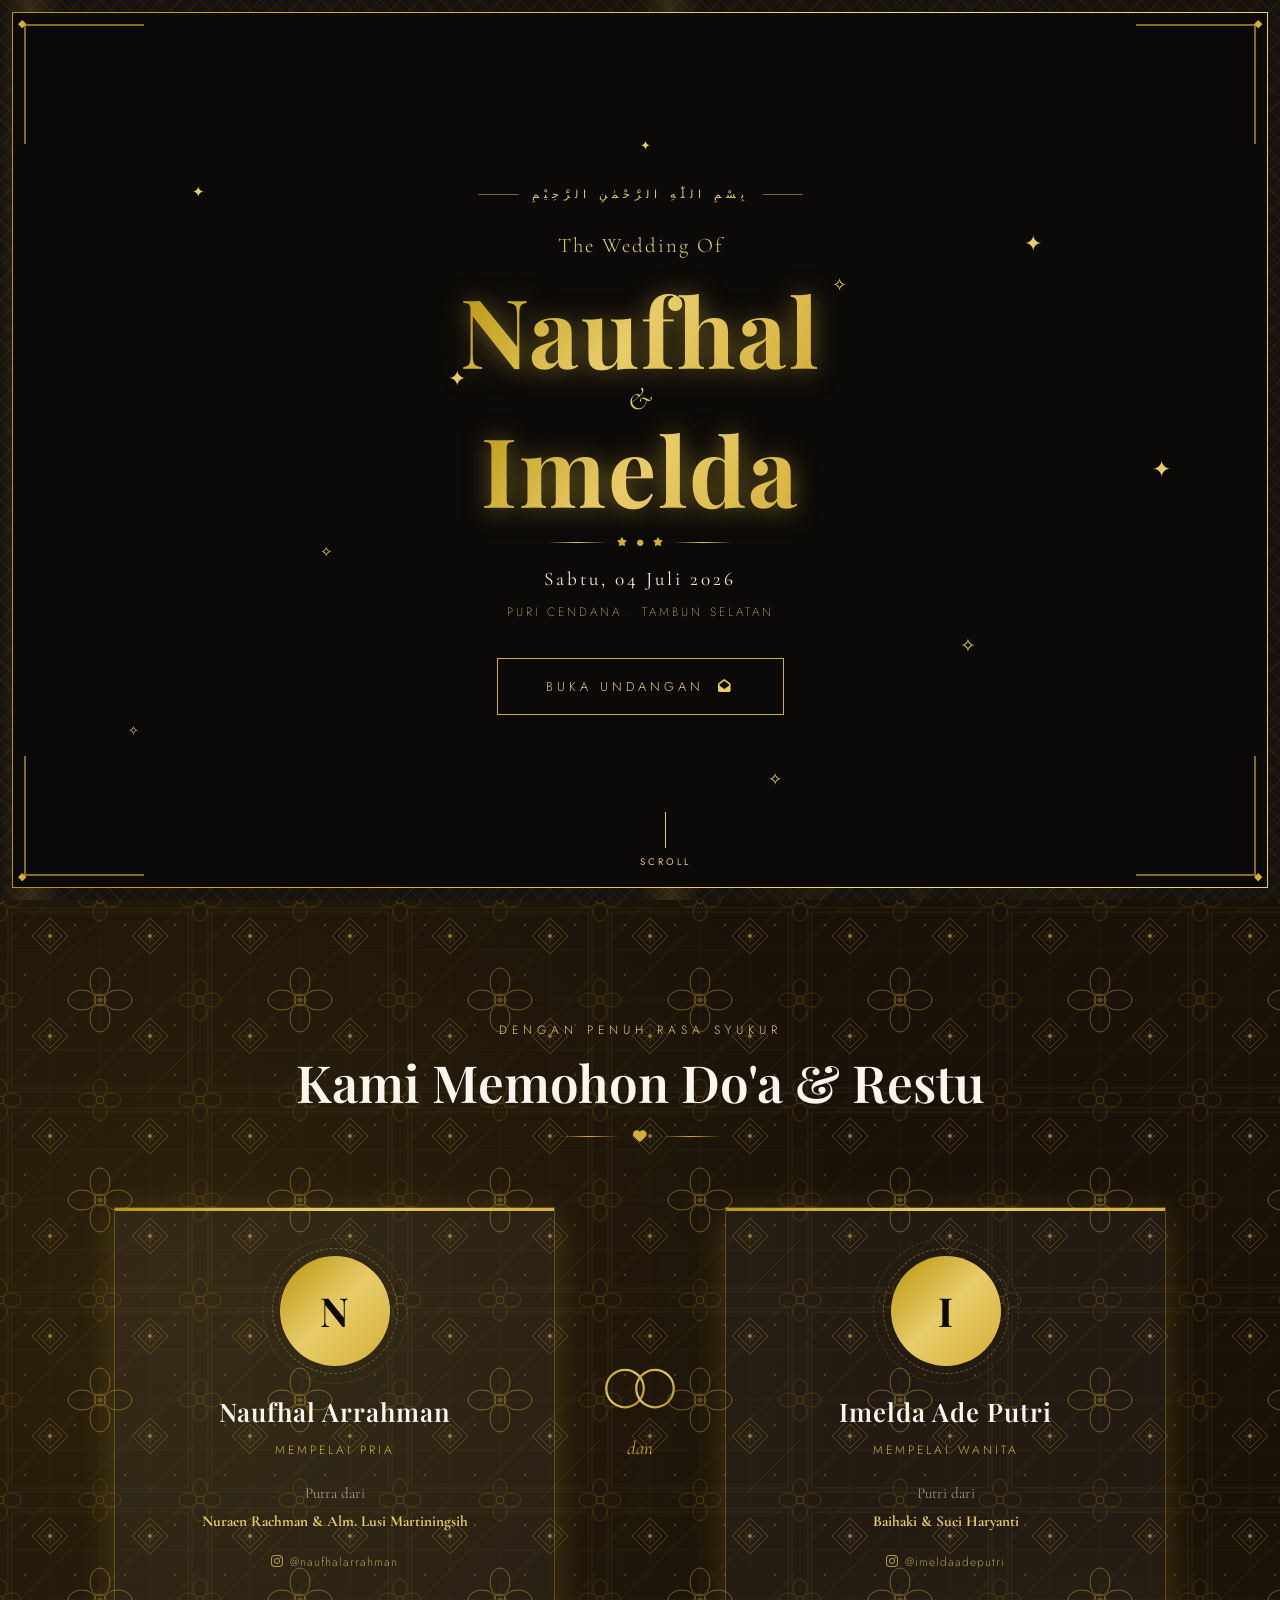
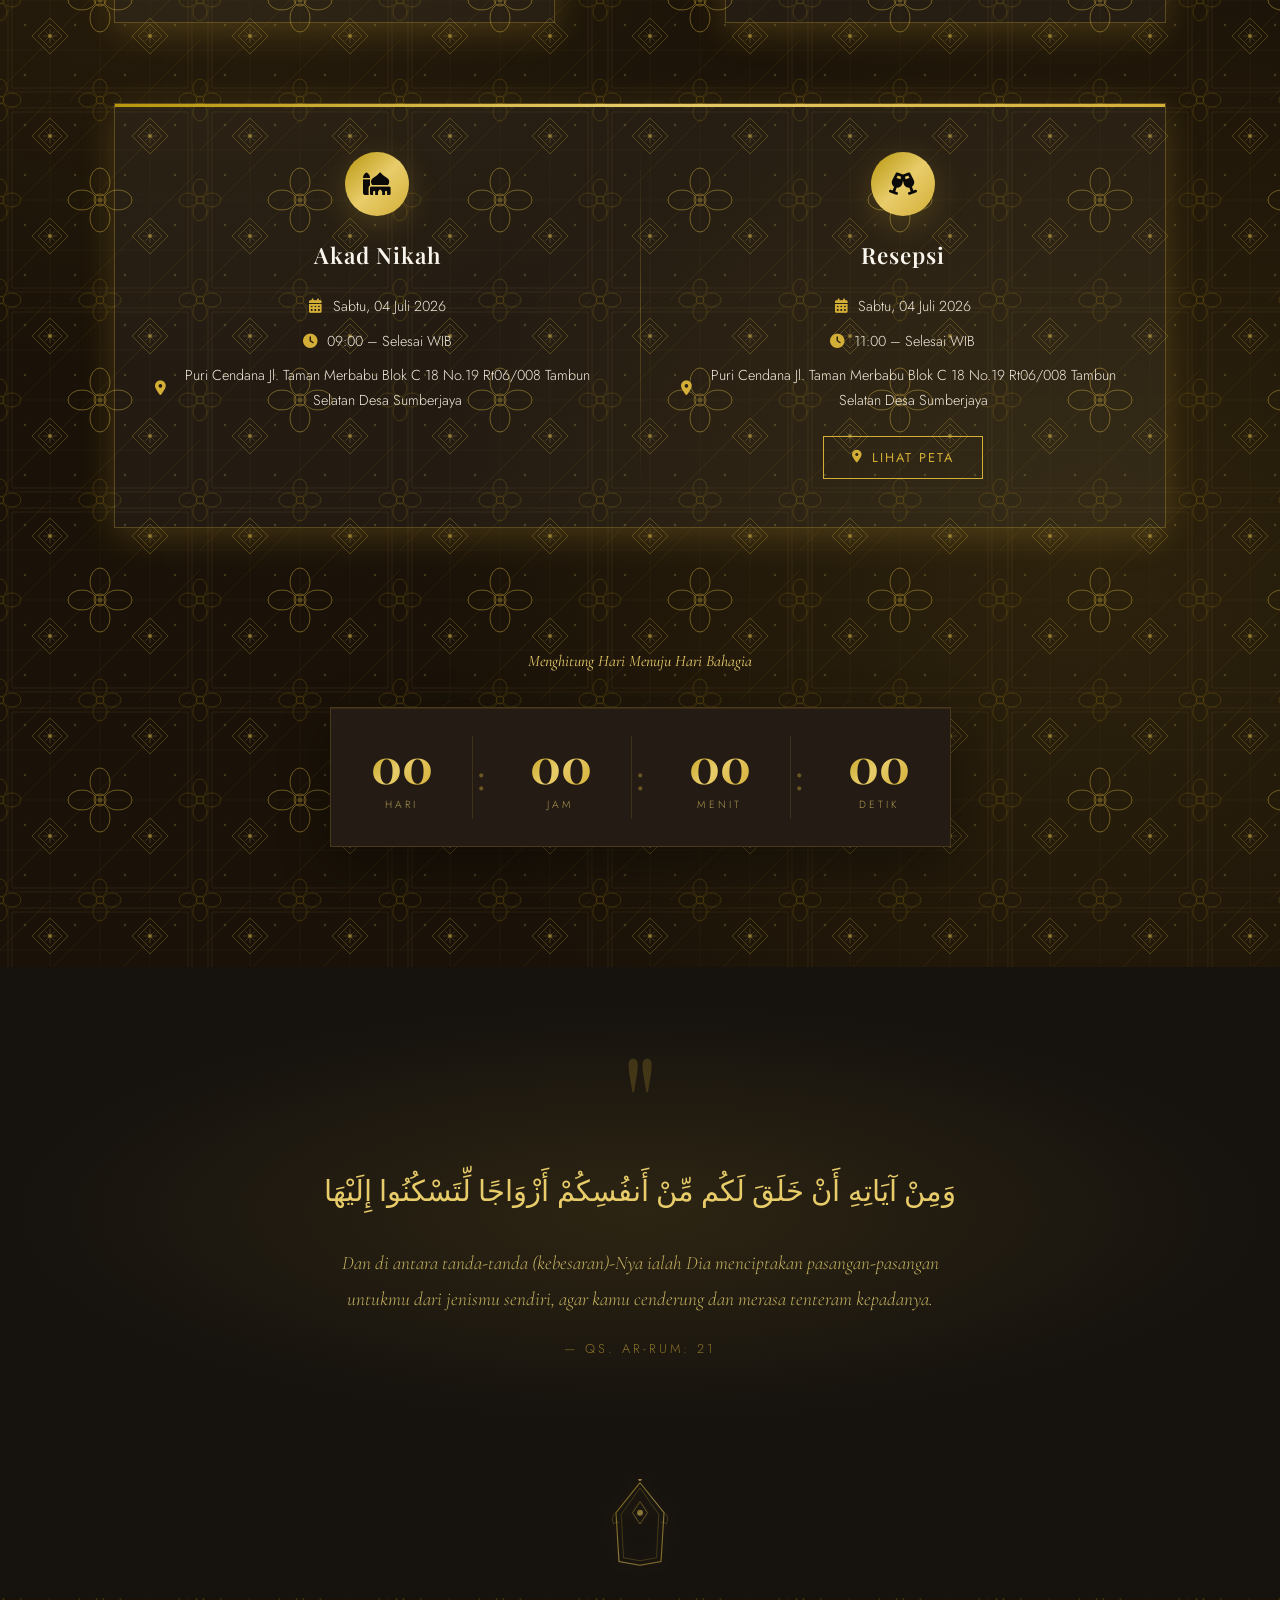
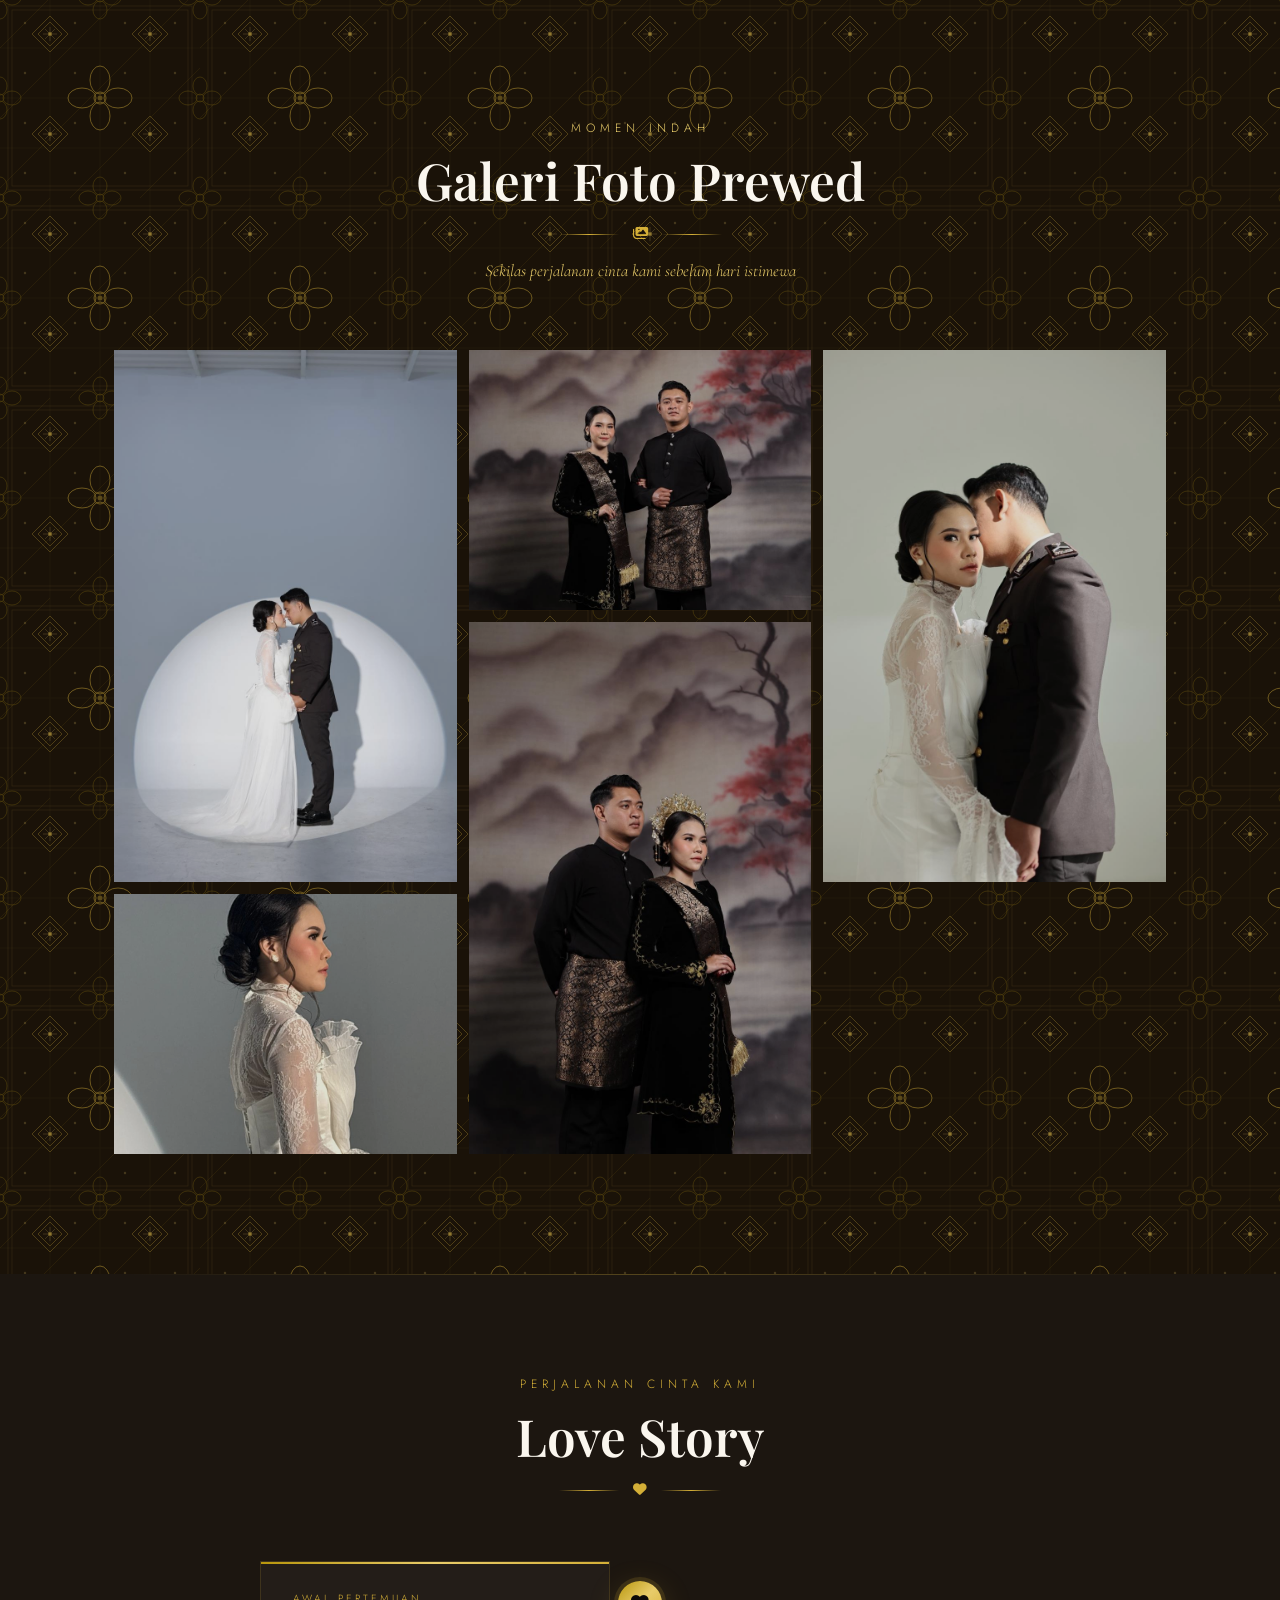
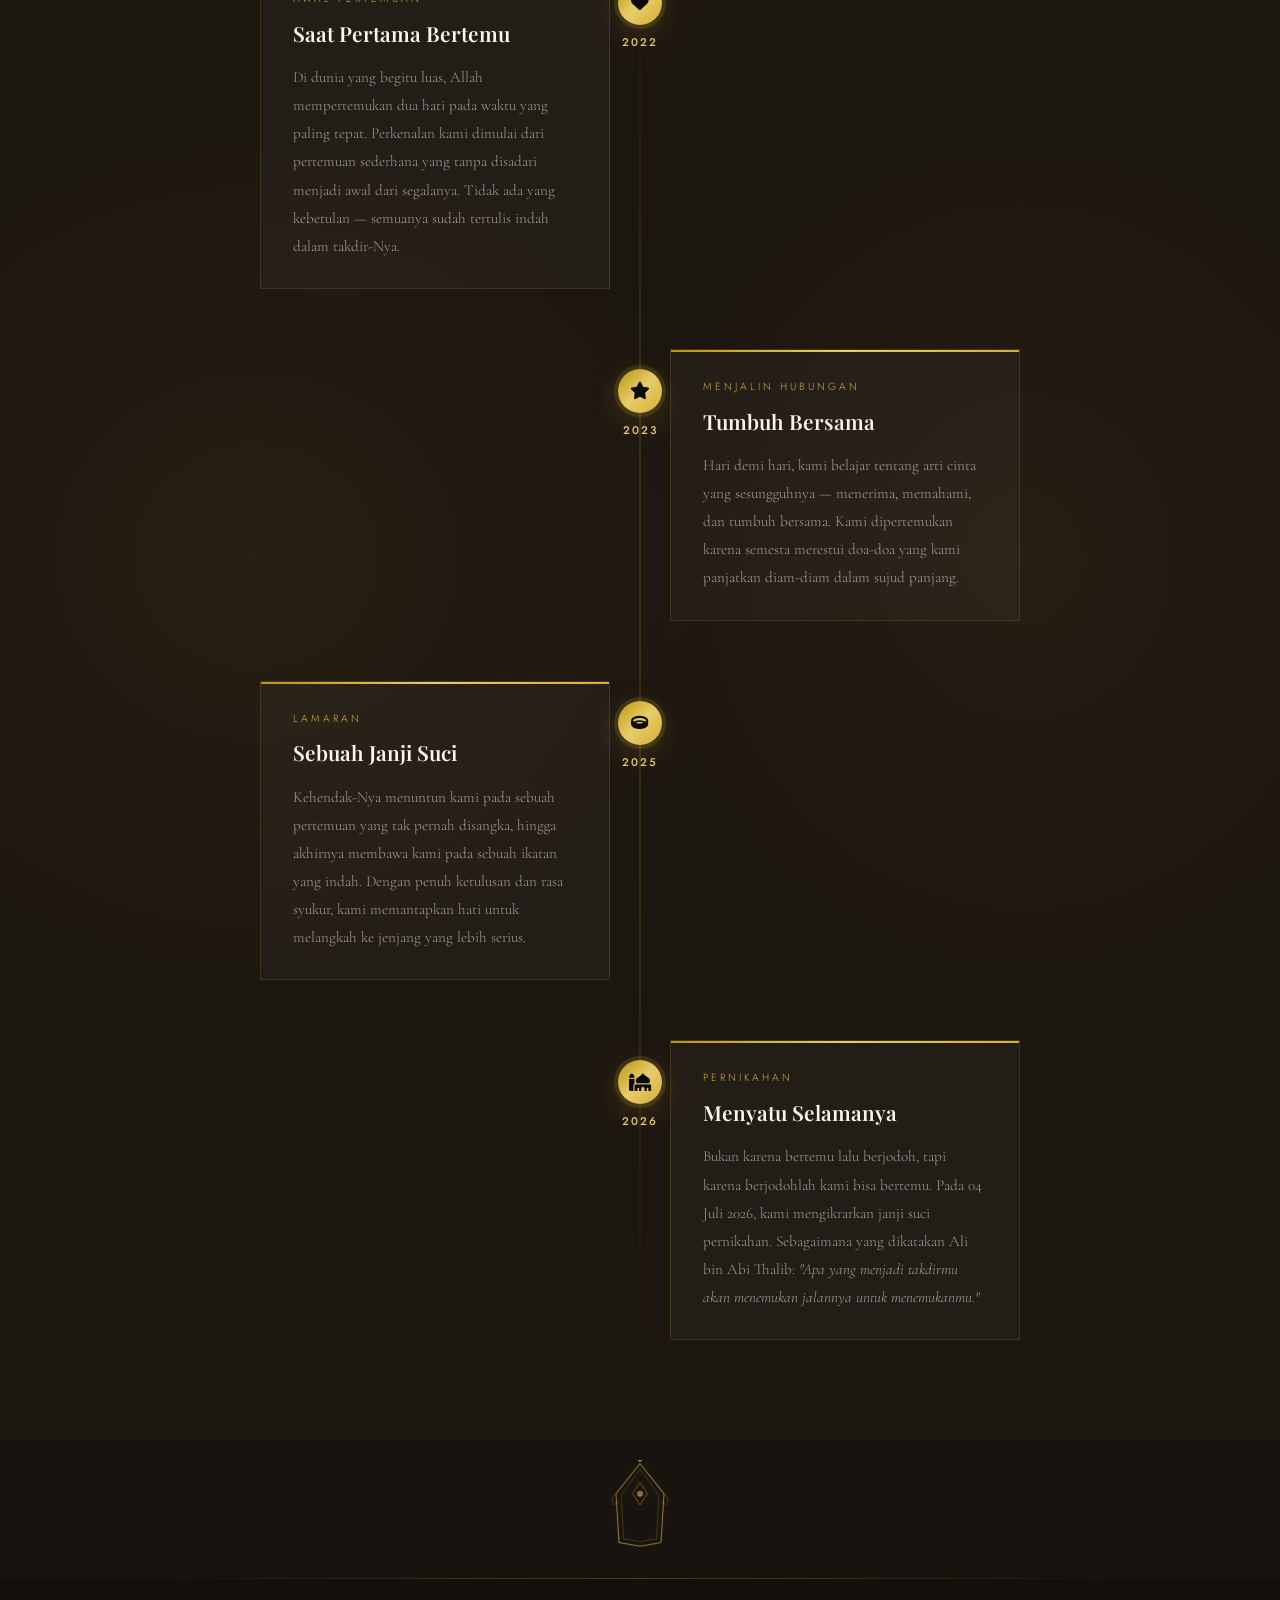
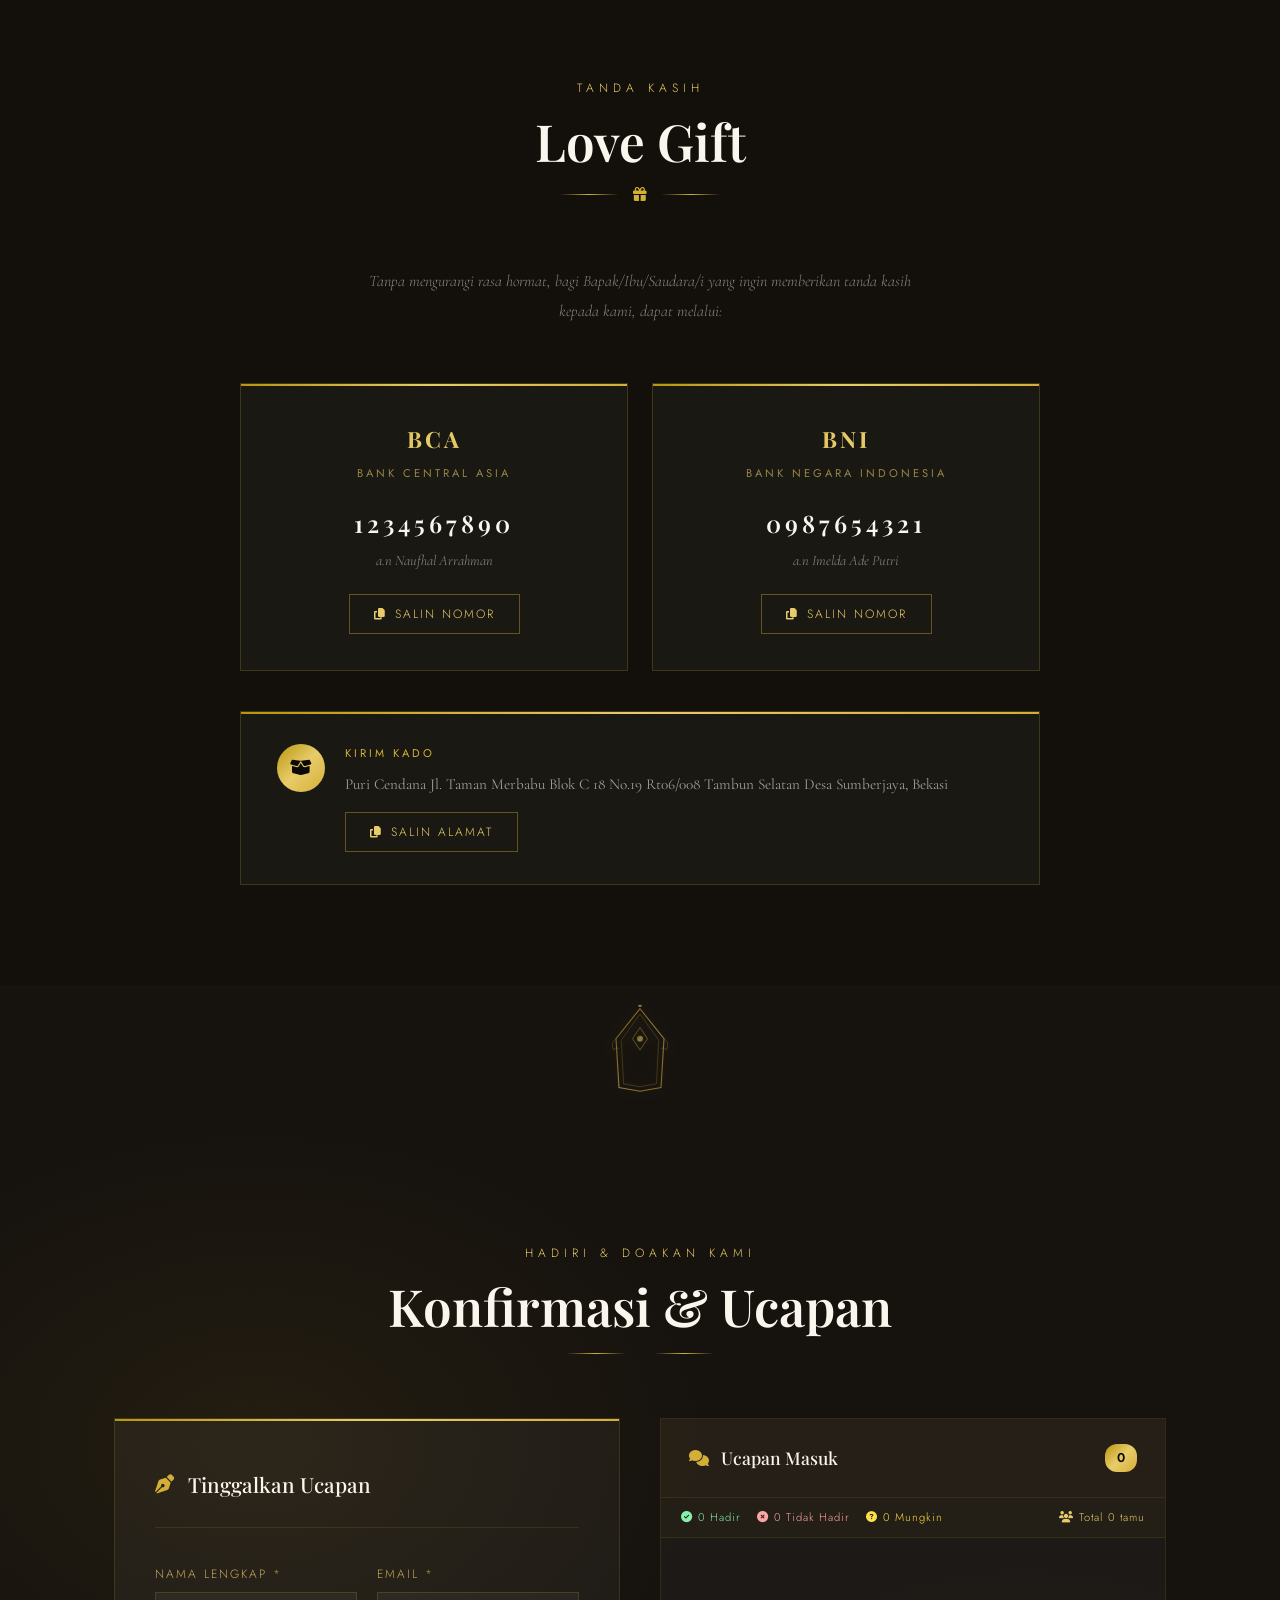
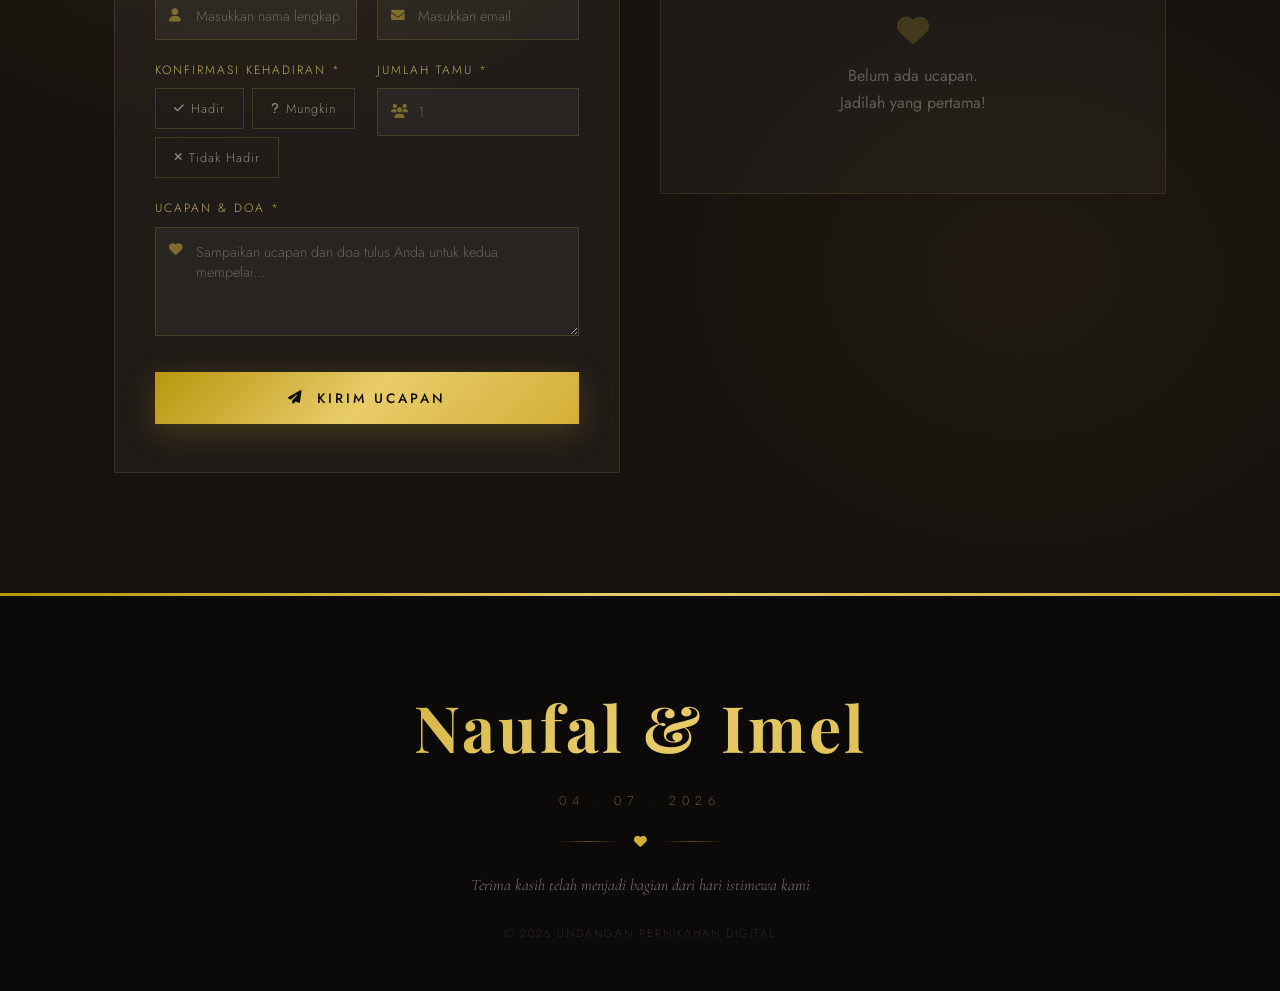
==== commit 1e5284b9: "Update index.html" ====
--- a/index.html
+++ b/index.html
@@ -3,7 +3,7 @@
 <head>
     <meta charset="UTF-8">
     <meta name="viewport" content="width=device-width, initial-scale=1.0">
-    <title>Undangan Pernikahan Digital — Naufhal & Imelda</title>
+    <title>The Wedding Of Naufhal & Imelda</title>
     <link rel="preconnect" href="https://fonts.googleapis.com">
     <link rel="preconnect" href="https://fonts.gstatic.com" crossorigin>
     <link href="https://fonts.googleapis.com/css2?family=Playfair+Display:ital,wght@0,400;0,500;0,600;0,700;0,900;1,400;1,600&family=Cormorant+Garamond:ital,wght@0,300;0,400;0,500;0,600;1,300;1,400&family=Jost:wght@200;300;400;500&display=swap" rel="stylesheet">
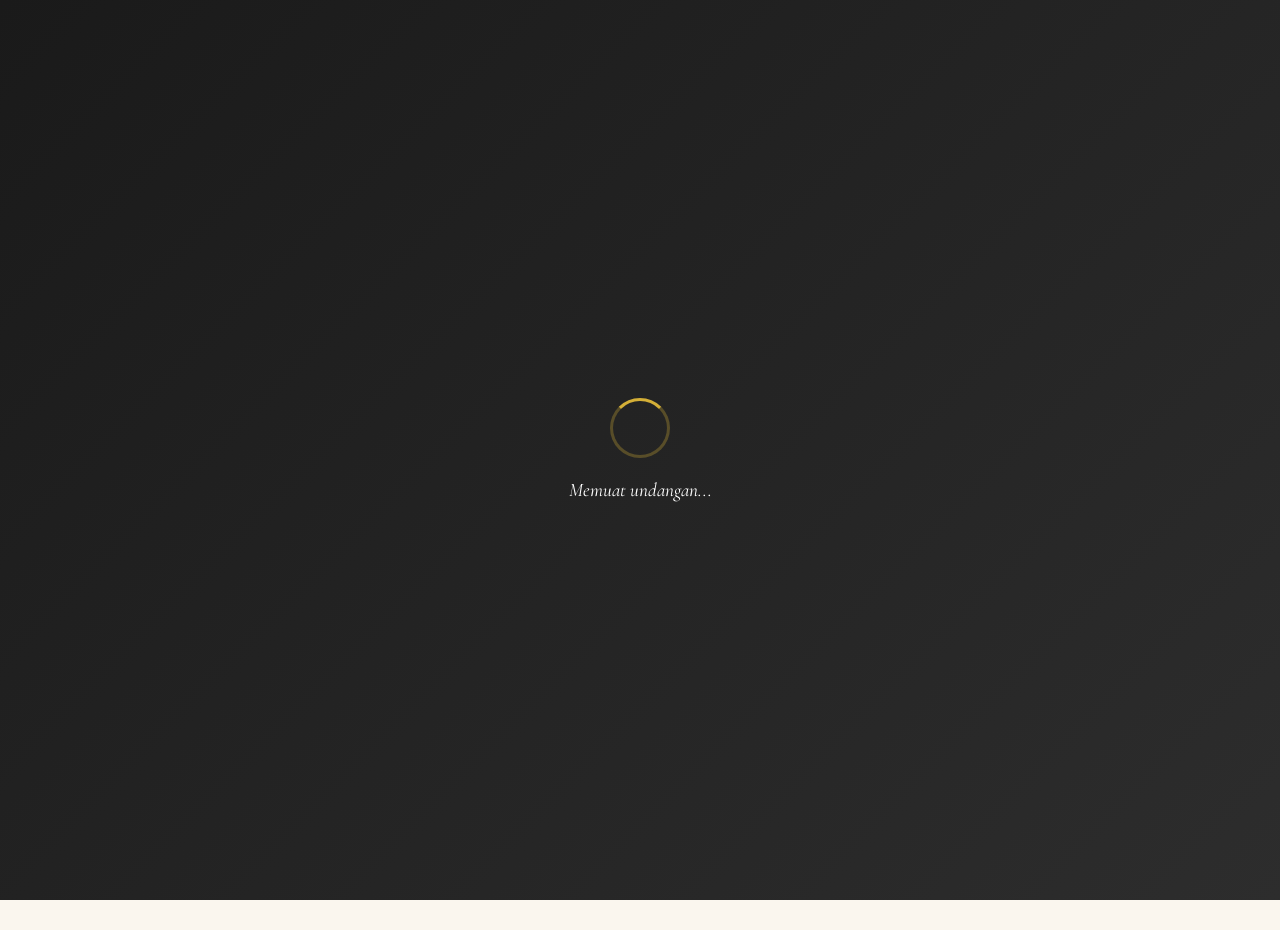
==== commit 6c88e95e: "Update index.html" ====
--- a/index.html
+++ b/index.html
@@ -3,3508 +3,1326 @@
 <head>
     <meta charset="UTF-8">
     <meta name="viewport" content="width=device-width, initial-scale=1.0">
-    <title>The Wedding Of Naufhal & Imelda</title>
+    <title>Undangan Pernikahan - Mempelai</title>
     <link rel="preconnect" href="https://fonts.googleapis.com">
     <link rel="preconnect" href="https://fonts.gstatic.com" crossorigin>
-    <link href="https://fonts.googleapis.com/css2?family=Playfair+Display:ital,wght@0,400;0,500;0,600;0,700;0,900;1,400;1,600&family=Cormorant+Garamond:ital,wght@0,300;0,400;0,500;0,600;1,300;1,400&family=Jost:wght@200;300;400;500&display=swap" rel="stylesheet">
+    <link href="https://fonts.googleapis.com/css2?family=Playfair+Display:wght@400;500;600;700&family=Cormorant+Garamond:wght@300;400;500;600&family=Jost:wght@200;300;400;500&display=swap" rel="stylesheet">
     <link rel="stylesheet" href="https://cdnjs.cloudflare.com/ajax/libs/font-awesome/6.4.0/css/all.min.css">
     <style>
-/* ═══════════════════════════════════════════════
-   LUXURY WEDDING INVITATION — styles.css
-   Aesthetic: Gold Foil · Dark Velvet · Baroque Elegance
-═══════════════════════════════════════════════ */
-
-@import url('https://fonts.googleapis.com/css2?family=Playfair+Display:ital,wght@0,400;0,500;0,600;0,700;0,900;1,400;1,600&family=Cormorant+Garamond:ital,wght@0,300;0,400;0,500;0,600;1,300;1,400&family=Jost:wght@200;300;400;500&display=swap');
-
-/* ─── TOKENS ─── */
-:root {
-    --gold-1: #b8960c;
-    --gold-2: #d4af37;
-    --gold-3: #e8cc6a;
-    --gold-4: #f5e07a;
-    --gold-5: #fdf3c0;
-    --dark-1: #0c0a08;
-    --dark-2: #16120e;
-    --dark-3: #241c14;
-    --dark-4: #3a2e1e;
-    --cream-1: #faf6ee;
-    --cream-2: #f4ede0;
-    --cream-3: #ede0cc;
-    --text-dark: #1a1208;
-    --text-mid: #6b5740;
-    --text-light: #9a846a;
-    --gold-grad: linear-gradient(135deg, var(--gold-1) 0%, var(--gold-3) 50%, var(--gold-2) 100%);
-    --gold-grad-h: linear-gradient(135deg, var(--gold-4) 0%, var(--gold-2) 50%, var(--gold-1) 100%);
-    --dark-grad: linear-gradient(180deg, var(--dark-2) 0%, var(--dark-3) 100%);
-    --shadow-gold: 0 8px 32px rgba(212, 175, 55, 0.22);
-    --shadow-dark: 0 16px 48px rgba(0, 0, 0, 0.35);
-    --ease: cubic-bezier(0.4, 0, 0.2, 1);
-    --font-display: 'Playfair Display', Georgia, serif;
-    --font-serif: 'Cormorant Garamond', Georgia, serif;
-    --font-sans: 'Jost', sans-serif;
-}
-
-/* ─── RESET & BASE ─── */
-*, *::before, *::after { margin: 0; padding: 0; box-sizing: border-box; }
-html { scroll-behavior: smooth; font-size: 16px; }
-
-body {
-    font-family: var(--font-sans);
-    background: var(--dark-2);
-    color: var(--cream-1);
-    overflow-x: hidden;
-    line-height: 1.7;
-}
-
-/* ─── PARTICLES CANVAS ─── */
-.particles-canvas {
-    position: fixed;
-    top: 0; left: 0;
-    width: 100%; height: 100%;
-    pointer-events: none;
-    z-index: 0;
-    opacity: 0.6;
-}
-
-/* ─── ANIMATIONS ─── */
-@keyframes fadeUp {
-    from { opacity: 0; transform: translateY(40px); }
-    to   { opacity: 1; transform: translateY(0); }
-}
-@keyframes fadeIn {
-    from { opacity: 0; } to { opacity: 1; }
-}
-@keyframes shimmer {
-    0%   { left: -100%; }
-    100% { left: 200%; }
-}
-@keyframes pulse {
-    0%, 100% { transform: scale(1); }
-    50%       { transform: scale(1.08); }
-}
-@keyframes rotateRing {
-    from { transform: rotate(0deg); }
-    to   { transform: rotate(360deg); }
-}
-@keyframes scrollAnim {
-    0%, 100% { opacity: 1; transform: translateY(0); }
-    50%       { opacity: 0.3; transform: translateY(12px); }
-}
-@keyframes countFlip {
-    0%   { transform: translateY(-20px); opacity: 0; }
-    100% { transform: translateY(0); opacity: 1; }
-}
-
-.animate-fadeup {
-    opacity: 0;
-    animation: fadeUp 0.9s var(--ease) var(--d, 0s) forwards;
-}
-
-/* ─── SCROLL REVEAL ─── */
-.reveal { opacity: 0; transform: translateY(50px); transition: opacity 0.9s var(--ease), transform 0.9s var(--ease); }
-.reveal.revealed { opacity: 1; transform: translateY(0); }
-
-/* ─── UTILITY ─── */
-.container { max-width: 1100px; margin: 0 auto; padding: 0 24px; }
-
-/* ════════════════════════════════════════
-   HERO SECTION
-════════════════════════════════════════ */
-.hero {
-    position: relative;
-    min-height: 100vh;
-    display: flex;
-    align-items: center;
-    justify-content: center;
-    text-align: center;
-    overflow: hidden;
-    z-index: 1;
-}
-
-.hero-bg {
-    position: absolute;
-    inset: 0;
-    background: url('[data-uri]') center center / cover no-repeat;
-    z-index: 0;
-}
-
-.hero-bg::before {
-    content: '';
-    position: absolute;
-    inset: 0;
-    background:
-        radial-gradient(ellipse 80% 60% at 50% 0%, rgba(212,175,55,0.18) 0%, transparent 70%),
-        radial-gradient(ellipse 60% 40% at 20% 80%, rgba(212,175,55,0.10) 0%, transparent 60%),
-        radial-gradient(ellipse 40% 40% at 80% 80%, rgba(184,150,12,0.08) 0%, transparent 60%);
-}
-
-.hero-overlay {
-    position: absolute;
-    inset: 0;
-    background: linear-gradient(180deg,
-        rgba(12,10,8,0.45) 0%,
-        rgba(12,10,8,0.50) 50%,
-        rgba(12,10,8,0.78) 100%);
-}
-
-/* Corner ornaments */
-.hero-ornament {
-    position: absolute;
-    width: 160px;
-    height: 160px;
-    z-index: 2;
-    opacity: 0.35;
-}
-.hero-ornament::before, .hero-ornament::after {
-    content: '';
-    position: absolute;
-    background: var(--gold-2);
-}
-.hero-ornament.top-left    { top: 20px; left: 20px; }
-.hero-ornament.top-right   { top: 20px; right: 20px; transform: scaleX(-1); }
-.hero-ornament.bottom-left  { bottom: 20px; left: 20px; transform: scaleY(-1); }
-.hero-ornament.bottom-right { bottom: 20px; right: 20px; transform: scale(-1); }
-
-.hero-ornament::before {
-    width: 2px; height: 80px;
-    top: 0; left: 0;
-}
-.hero-ornament::after {
-    width: 80px; height: 2px;
-    top: 0; left: 0;
-}
-
-/* Hero content */
-.hero-content {
-    position: relative;
-    z-index: 3;
-    padding: 40px 20px;
-    max-width: 700px;
-}
-
-.hero-tag {
-    display: flex;
-    align-items: center;
-    justify-content: center;
-    gap: 16px;
-    font-family: var(--font-sans);
-    font-weight: 300;
-    font-size: 0.75rem;
-    letter-spacing: 5px;
-    text-transform: uppercase;
-    color: var(--gold-3);
-    margin-bottom: 28px;
-}
-.tag-line {
-    display: block;
-    width: 50px;
-    height: 1px;
-    background: var(--gold-3);
-    opacity: 0.6;
-}
-
-.hero-bismillah {
-    font-family: 'Traditional Arabic', 'Amiri', serif;
-    font-size: clamp(1.4rem, 3vw, 2rem);
-    color: var(--gold-3);
-    margin-bottom: 32px;
-    opacity: 0.85;
-    text-shadow: 0 2px 20px rgba(212,175,55,0.4);
-}
-
-.hero-title {
-    font-family: var(--font-display);
-    line-height: 1;
-    margin-bottom: 28px;
-    display: flex;
-    flex-direction: column;
-    align-items: center;
-    gap: 4px;
-}
-
-.name-groom, .name-bride {
-    font-size: clamp(3.5rem, 9vw, 7rem);
-    font-weight: 700;
-    background: var(--gold-grad);
-    -webkit-background-clip: text;
-    -webkit-text-fill-color: transparent;
-    background-clip: text;
-    filter: drop-shadow(0 2px 16px rgba(212,175,55,0.4));
-    line-height: 1.05;
-    letter-spacing: 2px;
-}
-
-.hero-ampersand {
-    font-family: var(--font-serif);
-    font-style: italic;
-    font-size: clamp(1.5rem, 4vw, 2.5rem);
-    color: var(--gold-3);
-    font-weight: 300;
-    margin: 4px 0;
-    opacity: 0.8;
-}
-
-.hero-divider {
-    display: flex;
-    align-items: center;
-    justify-content: center;
-    gap: 12px;
-    margin-bottom: 28px;
-}
-.divider-line { flex: 1; max-width: 80px; height: 1px; background: linear-gradient(90deg, transparent, var(--gold-3), transparent); }
-.divider-icon { color: var(--gold-2); font-size: 0.6rem; opacity: 0.7; }
-.divider-diamond { color: var(--gold-3); font-size: 0.8rem; }
-
-.hero-date {
-    font-family: var(--font-serif);
-    font-size: clamp(1rem, 2.5vw, 1.4rem);
-    font-weight: 400;
-    color: var(--cream-2);
-    letter-spacing: 3px;
-    margin-bottom: 8px;
-}
-.hero-location {
-    font-family: var(--font-sans);
-    font-weight: 200;
-    font-size: 0.85rem;
-    letter-spacing: 3px;
-    text-transform: uppercase;
-    color: var(--gold-3);
-    opacity: 0.75;
-    margin-bottom: 24px;
-}
-
-.guest-name {
-    display: none;
-    font-family: var(--font-serif);
-    font-style: italic;
-    font-size: 1.2rem;
-    color: var(--gold-4);
-    margin-bottom: 24px;
-    padding: 12px 28px;
-    border: 1px solid rgba(212,175,55,0.3);
-    border-radius: 4px;
-    background: rgba(212,175,55,0.05);
-}
-
-/* CTA Button */
-.btn-luxury {
-    display: inline-flex;
-    align-items: center;
-    gap: 14px;
-    padding: 16px 44px;
-    background: transparent;
-    border: 1px solid var(--gold-2);
-    color: var(--gold-3);
-    font-family: var(--font-sans);
-    font-weight: 300;
-    font-size: 0.8rem;
-    letter-spacing: 4px;
-    text-transform: uppercase;
-    cursor: pointer;
-    transition: all 0.4s var(--ease);
-    position: relative;
-    overflow: hidden;
-    margin-bottom: 40px;
-}
-.btn-luxury::before {
-    content: '';
-    position: absolute;
-    inset: 0;
-    background: var(--gold-grad);
-    transform: scaleX(0);
-    transform-origin: left;
-    transition: transform 0.4s var(--ease);
-    z-index: 0;
-}
-.btn-luxury:hover::before { transform: scaleX(1); }
-.btn-luxury:hover { color: var(--dark-1); border-color: transparent; }
-.btn-text, .btn-icon { position: relative; z-index: 1; }
-.btn-icon { transition: transform 0.3s var(--ease); }
-.btn-luxury:hover .btn-icon { transform: translateY(4px); }
-
-/* Scroll indicator */
-.hero-scroll {
-    display: flex;
-    flex-direction: column;
-    align-items: center;
-    gap: 8px;
-    opacity: 0.5;
-}
-.scroll-line {
-    display: block;
-    width: 1px;
-    height: 40px;
-    background: var(--gold-3);
-    animation: scrollAnim 2s ease-in-out infinite;
-}
-.scroll-text {
-    font-size: 0.65rem;
-    letter-spacing: 3px;
-    text-transform: uppercase;
-    color: var(--gold-3);
-    font-family: var(--font-sans);
-    font-weight: 300;
-}
-
-/* ════════════════════════════════════════
-   SECTION HEADERS (shared)
-════════════════════════════════════════ */
-.section-header {
-    text-align: center;
-    margin-bottom: 64px;
-}
-.section-pre {
-    font-family: var(--font-sans);
-    font-weight: 300;
-    font-size: 0.75rem;
-    letter-spacing: 5px;
-    text-transform: uppercase;
-    color: var(--gold-2);
-    margin-bottom: 12px;
-}
-.section-heading {
-    font-family: var(--font-display);
-    font-size: clamp(2rem, 5vw, 3.2rem);
-    font-weight: 600;
-    color: var(--cream-1);
-    line-height: 1.2;
-    margin-bottom: 16px;
-}
-.heading-ornament {
-    display: flex;
-    align-items: center;
-    justify-content: center;
-    gap: 14px;
-    margin-bottom: 16px;
-}
-.heading-ornament span {
-    display: block;
-    width: 60px;
-    height: 1px;
-    background: linear-gradient(90deg, transparent, var(--gold-2), transparent);
-}
-.heading-ornament i { color: var(--gold-2); font-size: 0.85rem; }
-.section-sub {
-    font-family: var(--font-serif);
-    font-style: italic;
-    color: var(--gold-3);
-    font-size: 1.05rem;
-    font-weight: 300;
-}
-
-/* ════════════════════════════════════════
-   COUPLE SECTION
-════════════════════════════════════════ */
-.section-couple {
-    position: relative;
-    padding: 120px 0;
-    background-color: #13100b;
-    background-image: url("data:image/svg+xml,%3Csvg%20xmlns%3D%22http%3A//www.w3.org/2000/svg%22%20width%3D%22200%22%20height%3D%22200%22%3E%0A%20%20%3C%21--%20Dark%20velvet%20base%20--%3E%0A%20%20%3Crect%20width%3D%22200%22%20height%3D%22200%22%20fill%3D%22%231a1208%22/%3E%0A%0A%20%20%3C%21--%20Subtle%20grid%20structure%20--%3E%0A%20%20%3Cg%20stroke%3D%22%23d4af37%22%20stroke-width%3D%220.3%22%20opacity%3D%220.08%22%3E%0A%20%20%20%20%3Cline%20x1%3D%220%22%20y1%3D%2250%22%20x2%3D%22200%22%20y2%3D%2250%22/%3E%0A%20%20%20%20%3Cline%20x1%3D%220%22%20y1%3D%22100%22%20x2%3D%22200%22%20y2%3D%22100%22/%3E%0A%20%20%20%20%3Cline%20x1%3D%220%22%20y1%3D%22150%22%20x2%3D%22200%22%20y2%3D%22150%22/%3E%0A%20%20%20%20%3Cline%20x1%3D%2250%22%20y1%3D%220%22%20x2%3D%2250%22%20y2%3D%22200%22/%3E%0A%20%20%20%20%3Cline%20x1%3D%22100%22%20y1%3D%220%22%20x2%3D%22100%22%20y2%3D%22200%22/%3E%0A%20%20%20%20%3Cline%20x1%3D%22150%22%20y1%3D%220%22%20x2%3D%22150%22%20y2%3D%22200%22/%3E%0A%20%20%3C/g%3E%0A%0A%20%20%3C%21--%20Diagonal%20parang%20lines%20--%3E%0A%20%20%3Cg%20stroke%3D%22%23b8960c%22%20stroke-width%3D%220.5%22%20opacity%3D%220.18%22%3E%0A%20%20%20%20%3Cline%20x1%3D%22-10%22%20y1%3D%2260%22%20x2%3D%2260%22%20y2%3D%22-10%22/%3E%0A%20%20%20%20%3Cline%20x1%3D%22-10%22%20y1%3D%22130%22%20x2%3D%22130%22%20y2%3D%22-10%22/%3E%0A%20%20%20%20%3Cline%20x1%3D%22-10%22%20y1%3D%22200%22%20x2%3D%22200%22%20y2%3D%22-10%22/%3E%0A%20%20%20%20%3Cline%20x1%3D%2260%22%20y1%3D%22210%22%20x2%3D%22210%22%20y2%3D%2260%22/%3E%0A%20%20%20%20%3Cline%20x1%3D%22130%22%20y1%3D%22210%22%20x2%3D%22210%22%20y2%3D%22130%22/%3E%0A%20%20%3C/g%3E%0A%0A%20%20%3C%21--%20Kawung%20main%20motif%20at%20center%20--%3E%0A%20%20%3Cg%20transform%3D%22translate%28100%2C100%29%22%20fill%3D%22none%22%20stroke%3D%22%23d4af37%22%20stroke-width%3D%220.8%22%20opacity%3D%220.55%22%3E%0A%20%20%20%20%3Cellipse%20cx%3D%220%22%20cy%3D%22-18%22%20rx%3D%2210%22%20ry%3D%2214%22/%3E%0A%20%20%20%20%3Cellipse%20cx%3D%220%22%20cy%3D%2218%22%20rx%3D%2210%22%20ry%3D%2214%22/%3E%0A%20%20%20%20%3Cellipse%20cx%3D%22-18%22%20cy%3D%220%22%20rx%3D%2214%22%20ry%3D%2210%22/%3E%0A%20%20%20%20%3Cellipse%20cx%3D%2218%22%20cy%3D%220%22%20rx%3D%2214%22%20ry%3D%2210%22/%3E%0A%20%20%20%20%3Ccircle%20cx%3D%220%22%20cy%3D%220%22%20r%3D%226%22/%3E%0A%20%20%20%20%3Ccircle%20cx%3D%220%22%20cy%3D%220%22%20r%3D%222.5%22%20fill%3D%22%23d4af37%22%20stroke%3D%22none%22%20opacity%3D%220.6%22/%3E%0A%20%20%3C/g%3E%0A%0A%20%20%3C%21--%20Kawung%20corner%20motifs%20--%3E%0A%20%20%3Cg%20fill%3D%22none%22%20stroke%3D%22%23b8960c%22%20stroke-width%3D%220.6%22%20opacity%3D%220.35%22%3E%0A%20%20%20%20%3Cg%20transform%3D%22translate%280%2C0%29%22%3E%0A%20%20%20%20%20%20%3Cellipse%20cx%3D%220%22%20cy%3D%22-12%22%20rx%3D%227%22%20ry%3D%229%22/%3E%0A%20%20%20%20%20%20%3Cellipse%20cx%3D%220%22%20cy%3D%2212%22%20rx%3D%227%22%20ry%3D%229%22/%3E%0A%20%20%20%20%20%20%3Cellipse%20cx%3D%22-12%22%20cy%3D%220%22%20rx%3D%229%22%20ry%3D%227%22/%3E%0A%20%20%20%20%20%20%3Cellipse%20cx%3D%2212%22%20cy%3D%220%22%20rx%3D%229%22%20ry%3D%227%22/%3E%0A%20%20%20%20%20%20%3Ccircle%20cx%3D%220%22%20cy%3D%220%22%20r%3D%224%22/%3E%0A%20%20%20%20%3C/g%3E%0A%20%20%20%20%3Cg%20transform%3D%22translate%28200%2C0%29%22%3E%0A%20%20%20%20%20%20%3Cellipse%20cx%3D%220%22%20cy%3D%22-12%22%20rx%3D%227%22%20ry%3D%229%22/%3E%0A%20%20%20%20%20%20%3Cellipse%20cx%3D%220%22%20cy%3D%2212%22%20rx%3D%227%22%20ry%3D%229%22/%3E%0A%20%20%20%20%20%20%3Cellipse%20cx%3D%22-12%22%20cy%3D%220%22%20rx%3D%229%22%20ry%3D%227%22/%3E%0A%20%20%20%20%20%20%3Cellipse%20cx%3D%2212%22%20cy%3D%220%22%20rx%3D%229%22%20ry%3D%227%22/%3E%0A%20%20%20%20%20%20%3Ccircle%20cx%3D%220%22%20cy%3D%220%22%20r%3D%224%22/%3E%0A%20%20%20%20%3C/g%3E%0A%20%20%20%20%3Cg%20transform%3D%22translate%280%2C200%29%22%3E%0A%20%20%20%20%20%20%3Cellipse%20cx%3D%220%22%20cy%3D%22-12%22%20rx%3D%227%22%20ry%3D%229%22/%3E%0A%20%20%20%20%20%20%3Cellipse%20cx%3D%220%22%20cy%3D%2212%22%20rx%3D%227%22%20ry%3D%229%22/%3E%0A%20%20%20%20%20%20%3Cellipse%20cx%3D%22-12%22%20cy%3D%220%22%20rx%3D%229%22%20ry%3D%227%22/%3E%0A%20%20%20%20%20%20%3Cellipse%20cx%3D%2212%22%20cy%3D%220%22%20rx%3D%229%22%20ry%3D%227%22/%3E%0A%20%20%20%20%20%20%3Ccircle%20cx%3D%220%22%20cy%3D%220%22%20r%3D%224%22/%3E%0A%20%20%20%20%3C/g%3E%0A%20%20%20%20%3Cg%20transform%3D%22translate%28200%2C200%29%22%3E%0A%20%20%20%20%20%20%3Cellipse%20cx%3D%220%22%20cy%3D%22-12%22%20rx%3D%227%22%20ry%3D%229%22/%3E%0A%20%20%20%20%20%20%3Cellipse%20cx%3D%220%22%20cy%3D%2212%22%20rx%3D%227%22%20ry%3D%229%22/%3E%0A%20%20%20%20%20%20%3Cellipse%20cx%3D%22-12%22%20cy%3D%220%22%20rx%3D%229%22%20ry%3D%227%22/%3E%0A%20%20%20%20%20%20%3Cellipse%20cx%3D%2212%22%20cy%3D%220%22%20rx%3D%229%22%20ry%3D%227%22/%3E%0A%20%20%20%20%20%20%3Ccircle%20cx%3D%220%22%20cy%3D%220%22%20r%3D%224%22/%3E%0A%20%20%20%20%3C/g%3E%0A%20%20%20%20%3Cg%20transform%3D%22translate%28100%2C0%29%22%3E%0A%20%20%20%20%20%20%3Cellipse%20cx%3D%220%22%20cy%3D%22-12%22%20rx%3D%227%22%20ry%3D%229%22/%3E%0A%20%20%20%20%20%20%3Cellipse%20cx%3D%220%22%20cy%3D%2212%22%20rx%3D%227%22%20ry%3D%229%22/%3E%0A%20%20%20%20%20%20%3Cellipse%20cx%3D%22-12%22%20cy%3D%220%22%20rx%3D%229%22%20ry%3D%227%22/%3E%0A%20%20%20%20%20%20%3Cellipse%20cx%3D%2212%22%20cy%3D%220%22%20rx%3D%229%22%20ry%3D%227%22/%3E%0A%20%20%20%20%20%20%3Ccircle%20cx%3D%220%22%20cy%3D%220%22%20r%3D%224%22/%3E%0A%20%20%20%20%3C/g%3E%0A%20%20%20%20%3Cg%20transform%3D%22translate%280%2C100%29%22%3E%0A%20%20%20%20%20%20%3Cellipse%20cx%3D%220%22%20cy%3D%22-12%22%20rx%3D%227%22%20ry%3D%229%22/%3E%0A%20%20%20%20%20%20%3Cellipse%20cx%3D%220%22%20cy%3D%2212%22%20rx%3D%227%22%20ry%3D%229%22/%3E%0A%20%20%20%20%20%20%3Cellipse%20cx%3D%22-12%22%20cy%3D%220%22%20rx%3D%229%22%20ry%3D%227%22/%3E%0A%20%20%20%20%20%20%3Cellipse%20cx%3D%2212%22%20cy%3D%220%22%20rx%3D%229%22%20ry%3D%227%22/%3E%0A%20%20%20%20%20%20%3Ccircle%20cx%3D%220%22%20cy%3D%220%22%20r%3D%224%22/%3E%0A%20%20%20%20%3C/g%3E%0A%20%20%20%20%3Cg%20transform%3D%22translate%28200%2C100%29%22%3E%0A%20%20%20%20%20%20%3Cellipse%20cx%3D%220%22%20cy%3D%22-12%22%20rx%3D%227%22%20ry%3D%229%22/%3E%0A%20%20%20%20%20%20%3Cellipse%20cx%3D%220%22%20cy%3D%2212%22%20rx%3D%227%22%20ry%3D%229%22/%3E%0A%20%20%20%20%20%20%3Cellipse%20cx%3D%22-12%22%20cy%3D%220%22%20rx%3D%229%22%20ry%3D%227%22/%3E%0A%20%20%20%20%20%20%3Cellipse%20cx%3D%2212%22%20cy%3D%220%22%20rx%3D%229%22%20ry%3D%227%22/%3E%0A%20%20%20%20%20%20%3Ccircle%20cx%3D%220%22%20cy%3D%220%22%20r%3D%224%22/%3E%0A%20%20%20%20%3C/g%3E%0A%20%20%20%20%3Cg%20transform%3D%22translate%28100%2C200%29%22%3E%0A%20%20%20%20%20%20%3Cellipse%20cx%3D%220%22%20cy%3D%22-12%22%20rx%3D%227%22%20ry%3D%229%22/%3E%0A%20%20%20%20%20%20%3Cellipse%20cx%3D%220%22%20cy%3D%2212%22%20rx%3D%227%22%20ry%3D%229%22/%3E%0A%20%20%20%20%20%20%3Cellipse%20cx%3D%22-12%22%20cy%3D%220%22%20rx%3D%229%22%20ry%3D%227%22/%3E%0A%20%20%20%20%20%20%3Cellipse%20cx%3D%2212%22%20cy%3D%220%22%20rx%3D%229%22%20ry%3D%227%22/%3E%0A%20%20%20%20%20%20%3Ccircle%20cx%3D%220%22%20cy%3D%220%22%20r%3D%224%22/%3E%0A%20%20%20%20%3C/g%3E%0A%20%20%3C/g%3E%0A%0A%20%20%3C%21--%20Sidomukti%20diamond%20frames%20--%3E%0A%20%20%3Cg%20fill%3D%22none%22%20stroke%3D%22%23d4af37%22%20stroke-width%3D%220.7%22%20opacity%3D%220.4%22%3E%0A%20%20%20%20%3Cpolygon%20points%3D%2250%2C18%2068%2C36%2050%2C54%2032%2C36%22/%3E%0A%20%20%20%20%3Cpolygon%20points%3D%22150%2C18%20168%2C36%20150%2C54%20132%2C36%22/%3E%0A%20%20%20%20%3Cpolygon%20points%3D%2250%2C118%2068%2C136%2050%2C154%2032%2C136%22/%3E%0A%20%20%20%20%3Cpolygon%20points%3D%22150%2C118%20168%2C136%20150%2C154%20132%2C136%22/%3E%0A%20%20%20%20%3C%21--%20inner%20diamonds%20--%3E%0A%20%20%20%20%3Cpolygon%20points%3D%2250%2C24%2062%2C36%2050%2C48%2038%2C36%22/%3E%0A%20%20%20%20%3Cpolygon%20points%3D%22150%2C24%20162%2C36%20150%2C48%20138%2C36%22/%3E%0A%20%20%20%20%3Cpolygon%20points%3D%2250%2C124%2062%2C136%2050%2C148%2038%2C136%22/%3E%0A%20%20%20%20%3Cpolygon%20points%3D%22150%2C124%20162%2C136%20150%2C148%20138%2C136%22/%3E%0A%20%20%3C/g%3E%0A%0A%20%20%3C%21--%20Floral%20motif%20inside%20diamonds%20--%3E%0A%20%20%3Cg%20fill%3D%22%23d4af37%22%20opacity%3D%220.45%22%3E%0A%20%20%20%20%3Ccircle%20cx%3D%2250%22%20cy%3D%2236%22%20r%3D%222%22/%3E%0A%20%20%20%20%3Ccircle%20cx%3D%22150%22%20cy%3D%2236%22%20r%3D%222%22/%3E%0A%20%20%20%20%3Ccircle%20cx%3D%2250%22%20cy%3D%22136%22%20r%3D%222%22/%3E%0A%20%20%20%20%3Ccircle%20cx%3D%22150%22%20cy%3D%22136%22%20r%3D%222%22/%3E%0A%20%20%3C/g%3E%0A%20%20%3Cg%20fill%3D%22none%22%20stroke%3D%22%23e8cc6a%22%20stroke-width%3D%220.5%22%20opacity%3D%220.35%22%3E%0A%20%20%20%20%3Cline%20x1%3D%2250%22%20y1%3D%2229%22%20x2%3D%2250%22%20y2%3D%2243%22/%3E%0A%20%20%20%20%3Cline%20x1%3D%2243%22%20y1%3D%2236%22%20x2%3D%2257%22%20y2%3D%2236%22/%3E%0A%20%20%20%20%3Cline%20x1%3D%2245%22%20y1%3D%2231%22%20x2%3D%2255%22%20y2%3D%2241%22/%3E%0A%20%20%20%20%3Cline%20x1%3D%2255%22%20y1%3D%2231%22%20x2%3D%2245%22%20y2%3D%2241%22/%3E%0A%20%20%20%20%3Cline%20x1%3D%22150%22%20y1%3D%2229%22%20x2%3D%22150%22%20y2%3D%2243%22/%3E%0A%20%20%20%20%3Cline%20x1%3D%22143%22%20y1%3D%2236%22%20x2%3D%22157%22%20y2%3D%2236%22/%3E%0A%20%20%20%20%3Cline%20x1%3D%22145%22%20y1%3D%2231%22%20x2%3D%22155%22%20y2%3D%2241%22/%3E%0A%20%20%20%20%3Cline%20x1%3D%22155%22%20y1%3D%2231%22%20x2%3D%22145%22%20y2%3D%2241%22/%3E%0A%20%20%20%20%3Cline%20x1%3D%2250%22%20y1%3D%22129%22%20x2%3D%2250%22%20y2%3D%22143%22/%3E%0A%20%20%20%20%3Cline%20x1%3D%2243%22%20y1%3D%22136%22%20x2%3D%2257%22%20y2%3D%22136%22/%3E%0A%20%20%20%20%3Cline%20x1%3D%2245%22%20y1%3D%22131%22%20x2%3D%2255%22%20y2%3D%22141%22/%3E%0A%20%20%20%20%3Cline%20x1%3D%2255%22%20y1%3D%22131%22%20x2%3D%2245%22%20y2%3D%22141%22/%3E%0A%20%20%20%20%3Cline%20x1%3D%22150%22%20y1%3D%22129%22%20x2%3D%22150%22%20y2%3D%22143%22/%3E%0A%20%20%20%20%3Cline%20x1%3D%22143%22%20y1%3D%22136%22%20x2%3D%22157%22%20y2%3D%22136%22/%3E%0A%20%20%20%20%3Cline%20x1%3D%22145%22%20y1%3D%22131%22%20x2%3D%22155%22%20y2%3D%22141%22/%3E%0A%20%20%20%20%3Cline%20x1%3D%22155%22%20y1%3D%22131%22%20x2%3D%22145%22%20y2%3D%22141%22/%3E%0A%20%20%3C/g%3E%0A%0A%20%20%3C%21--%20Truntum%20tiny%20star%20dots%20scattered%20--%3E%0A%20%20%3Cg%20fill%3D%22%23e8cc6a%22%20opacity%3D%220.2%22%3E%0A%20%20%20%20%3Ccircle%20cx%3D%2225%22%20cy%3D%2275%22%20r%3D%221.2%22/%3E%0A%20%20%20%20%3Ccircle%20cx%3D%2275%22%20cy%3D%2275%22%20r%3D%221.2%22/%3E%0A%20%20%20%20%3Ccircle%20cx%3D%22125%22%20cy%3D%2275%22%20r%3D%221.2%22/%3E%0A%20%20%20%20%3Ccircle%20cx%3D%22175%22%20cy%3D%2275%22%20r%3D%221.2%22/%3E%0A%20%20%20%20%3Ccircle%20cx%3D%2225%22%20cy%3D%22125%22%20r%3D%221.2%22/%3E%0A%20%20%20%20%3Ccircle%20cx%3D%2275%22%20cy%3D%22125%22%20r%3D%221.2%22/%3E%0A%20%20%20%20%3Ccircle%20cx%3D%22125%22%20cy%3D%22125%22%20r%3D%221.2%22/%3E%0A%20%20%20%20%3Ccircle%20cx%3D%22175%22%20cy%3D%22125%22%20r%3D%221.2%22/%3E%0A%20%20%20%20%3Ccircle%20cx%3D%2225%22%20cy%3D%22175%22%20r%3D%221.2%22/%3E%0A%20%20%20%20%3Ccircle%20cx%3D%2275%22%20cy%3D%22175%22%20r%3D%221.2%22/%3E%0A%20%20%20%20%3Ccircle%20cx%3D%22125%22%20cy%3D%22175%22%20r%3D%221.2%22/%3E%0A%20%20%20%20%3Ccircle%20cx%3D%22175%22%20cy%3D%22175%22%20r%3D%221.2%22/%3E%0A%20%20%20%20%3Ccircle%20cx%3D%2225%22%20cy%3D%2225%22%20r%3D%221.2%22/%3E%0A%20%20%20%20%3Ccircle%20cx%3D%2275%22%20cy%3D%2225%22%20r%3D%221.2%22/%3E%0A%20%20%20%20%3Ccircle%20cx%3D%22125%22%20cy%3D%2225%22%20r%3D%221.2%22/%3E%0A%20%20%20%20%3Ccircle%20cx%3D%22175%22%20cy%3D%2225%22%20r%3D%221.2%22/%3E%0A%20%20%3C/g%3E%0A%0A%20%20%3C%21--%20Gold%20border%20lines%20--%3E%0A%20%20%3Cg%20stroke%3D%22%23d4af37%22%20stroke-width%3D%220.4%22%20opacity%3D%220.2%22%3E%0A%20%20%20%20%3Crect%20x%3D%228%22%20y%3D%228%22%20width%3D%22184%22%20height%3D%22184%22%20fill%3D%22none%22/%3E%0A%20%20%20%20%3Crect%20x%3D%2212%22%20y%3D%2212%22%20width%3D%22176%22%20height%3D%22176%22%20fill%3D%22none%22/%3E%0A%20%20%3C/g%3E%0A%3C/svg%3E");
-    background-repeat: repeat;
-    background-size: 200px 200px;
-    z-index: 1;
-}
-
-.section-bg-pattern {
-    position: absolute;
-    inset: 0;
-    background-image:
-        radial-gradient(circle at 15% 25%, rgba(212,175,55,0.10) 0%, transparent 40%),
-        radial-gradient(circle at 85% 75%, rgba(212,175,55,0.10) 0%, transparent 40%);
-    pointer-events: none;
-}
-
-/* Couple block */
-.couple-block {
-    display: grid;
-    grid-template-columns: 1fr auto 1fr;
-    gap: 40px;
-    align-items: center;
-    margin-bottom: 80px;
-}
-
-.person-card {
-    text-align: center;
-    padding: 48px 32px;
-    background: rgba(255,255,255,0.04);
-    border: 1px solid rgba(212,175,55,0.3);
-    box-shadow: var(--shadow-gold);
-    position: relative;
-    transition: transform 0.4s var(--ease), box-shadow 0.4s var(--ease);
-}
-.person-card::before {
-    content: '';
-    position: absolute;
-    top: 0; left: 0; right: 0;
-    height: 3px;
-    background: var(--gold-grad);
-}
-.person-card:hover {
-    transform: translateY(-8px);
-    box-shadow: 0 20px 60px rgba(212,175,55,0.2);
-}
-
-.person-photo-frame {
-    position: relative;
-    width: 110px;
-    height: 110px;
-    margin: 0 auto 24px;
-}
-.person-photo-inner {
-    width: 100%;
-    height: 100%;
-    border-radius: 50%;
-    background: var(--gold-grad);
-    display: flex;
-    align-items: center;
-    justify-content: center;
-    position: relative;
-    z-index: 2;
-}
-.person-initial {
-    font-family: var(--font-display);
-    font-size: 2.5rem;
-    font-weight: 700;
-    color: var(--dark-1);
-}
-.photo-ring {
-    position: absolute;
-    border-radius: 50%;
-    border: 1px solid var(--gold-2);
-    inset: -8px;
-    opacity: 0.4;
-    animation: rotateRing 12s linear infinite;
-    border-style: dashed;
-}
-.photo-ring-2 {
-    inset: -18px;
-    opacity: 0.2;
-    animation-direction: reverse;
-    animation-duration: 20s;
-}
-
-.person-name {
-    font-family: var(--font-display);
-    font-size: 1.6rem;
-    font-weight: 600;
-    color: var(--cream-1);
-    margin-bottom: 6px;
-    letter-spacing: 1px;
-}
-.person-role {
-    font-family: var(--font-sans);
-    font-weight: 300;
-    font-size: 0.75rem;
-    letter-spacing: 3px;
-    text-transform: uppercase;
-    color: var(--gold-2);
-    margin-bottom: 20px;
-}
-.person-parents {
-    font-family: var(--font-serif);
-    font-size: 0.95rem;
-    color: var(--cream-3);
-    line-height: 1.8;
-}
-.person-parents strong { color: var(--text-mid); }
-
-/* Couple center */
-.couple-center {
-    display: flex;
-    flex-direction: column;
-    align-items: center;
-    gap: 12px;
-}
-.rings-svg { width: 90px; opacity: 0.9; }
-.couple-and {
-    font-family: var(--font-serif);
-    font-style: italic;
-    font-size: 1.2rem;
-    color: var(--gold-2);
-    font-weight: 300;
-}
-
-/* Events */
-.events-row {
-    display: grid;
-    grid-template-columns: 1fr auto 1fr;
-    gap: 0;
-    background: rgba(255,255,255,0.04);
-    border: 1px solid rgba(212,175,55,0.3);
-    box-shadow: var(--shadow-gold);
-    margin-bottom: 80px;
-    position: relative;
-    overflow: hidden;
-}
-.events-row::before {
-    content: '';
-    position: absolute;
-    top: 0; left: 0; right: 0;
-    height: 3px;
-    background: var(--gold-grad);
-}
-
-.event-card {
-    padding: 48px 40px;
-    text-align: center;
-}
-.event-card-icon {
-    width: 64px;
-    height: 64px;
-    margin: 0 auto 20px;
-    background: var(--gold-grad);
-    border-radius: 50%;
-    display: flex;
-    align-items: center;
-    justify-content: center;
-    font-size: 1.4rem;
-    color: var(--dark-1);
-    box-shadow: var(--shadow-gold);
-}
-.event-card-title {
-    font-family: var(--font-display);
-    font-size: 1.4rem;
-    font-weight: 600;
-    color: var(--cream-1);
-    margin-bottom: 20px;
-    letter-spacing: 1px;
-}
-.event-card-detail {
-    display: flex;
-    flex-direction: column;
-    gap: 10px;
-    margin-bottom: 24px;
-}
-.event-card-detail p {
-    font-family: var(--font-sans);
-    font-weight: 300;
-    font-size: 0.9rem;
-    color: var(--cream-2);
-    display: flex;
-    align-items: center;
-    justify-content: center;
-    gap: 10px;
-}
-.event-card-detail i { color: var(--gold-2); width: 14px; }
-
-.event-divider-vertical {
-    width: 1px;
-    background: linear-gradient(180deg, transparent, rgba(212,175,55,0.3), transparent);
-    margin: 40px 0;
-}
-
-.btn-map {
-    display: inline-flex;
-    align-items: center;
-    gap: 8px;
-    padding: 11px 28px;
-    background: transparent;
-    border: 1px solid var(--gold-2);
-    color: var(--gold-2);
-    font-family: var(--font-sans);
-    font-weight: 400;
-    font-size: 0.8rem;
-    letter-spacing: 2px;
-    text-transform: uppercase;
-    cursor: pointer;
-    transition: all 0.3s var(--ease);
-}
-.btn-map:hover {
-    background: var(--gold-grad);
-    color: var(--dark-1);
-    border-color: transparent;
-}
-
-/* Countdown */
-.countdown-wrapper {
-    text-align: center;
-}
-.countdown-label-top {
-    font-family: var(--font-serif);
-    font-style: italic;
-    font-size: 1rem;
-    color: var(--gold-3);
-    margin-bottom: 32px;
-}
-.countdown {
-    display: inline-flex;
-    align-items: center;
-    gap: 0;
-    background: var(--dark-3);
-    border: 1px solid rgba(212,175,55,0.2);
-    box-shadow: var(--shadow-dark), inset 0 1px 0 rgba(212,175,55,0.1);
-    overflow: hidden;
-}
-.countdown-item {
-    padding: 32px 40px;
-    text-align: center;
-    position: relative;
-}
-.countdown-item:not(:last-child)::after {
-    content: '';
-    position: absolute;
-    right: 0;
-    top: 20%;
-    height: 60%;
-    width: 1px;
-    background: rgba(212,175,55,0.15);
-}
-.countdown-value-wrap { overflow: hidden; margin-bottom: 8px; }
-.countdown-value {
-    display: block;
-    font-family: var(--font-display);
-    font-size: clamp(2rem, 5vw, 3rem);
-    font-weight: 700;
-    background: var(--gold-grad);
-    -webkit-background-clip: text;
-    -webkit-text-fill-color: transparent;
-    background-clip: text;
-    animation: countFlip 0.3s var(--ease);
-    line-height: 1;
-}
-.countdown-label {
-    display: block;
-    font-family: var(--font-sans);
-    font-weight: 300;
-    font-size: 0.65rem;
-    letter-spacing: 3px;
-    text-transform: uppercase;
-    color: var(--gold-3);
-    opacity: 0.7;
-}
-.countdown-sep {
-    font-family: var(--font-display);
-    font-size: 2rem;
-    color: var(--gold-2);
-    opacity: 0.4;
-    padding: 0 4px;
-    line-height: 1;
-}
-
-/* ════════════════════════════════════════
-   QUOTE SECTION
-════════════════════════════════════════ */
-.section-quote {
-    position: relative;
-    padding: 100px 0;
-    overflow: hidden;
-    z-index: 1;
-}
-.quote-bg {
-    position: absolute;
-    inset: 0;
-    background: var(--dark-2);
-}
-.quote-bg::before {
-    content: '';
-    position: absolute;
-    inset: 0;
-    background: radial-gradient(ellipse 70% 60% at 50% 50%, rgba(212,175,55,0.12) 0%, transparent 70%);
-}
-
-.quote-block {
-    position: relative;
-    z-index: 2;
-    text-align: center;
-    max-width: 700px;
-    margin: 0 auto;
-    padding: 0 20px;
-}
-.quote-ornament {
-    font-family: var(--font-display);
-    font-size: 8rem;
-    color: var(--gold-2);
-    line-height: 0.5;
-    margin-bottom: 32px;
-    opacity: 0.2;
-    display: block;
-}
-.quote-arabic {
-    font-family: 'Traditional Arabic', 'Amiri', serif;
-    font-size: clamp(1.3rem, 3vw, 1.8rem);
-    color: var(--gold-3);
-    line-height: 2;
-    margin-bottom: 24px;
-    direction: rtl;
-}
-.quote-translation {
-    font-family: var(--font-serif);
-    font-style: italic;
-    font-size: clamp(1rem, 2vw, 1.2rem);
-    color: rgba(245, 224, 122, 0.75);
-    line-height: 1.9;
-    font-weight: 300;
-    margin-bottom: 20px;
-}
-.quote-source {
-    font-family: var(--font-sans);
-    font-weight: 300;
-    font-size: 0.8rem;
-    letter-spacing: 3px;
-    text-transform: uppercase;
-    color: var(--gold-2);
-    opacity: 0.6;
-}
-
-/* ════════════════════════════════════════
-   GALLERY SECTION
-════════════════════════════════════════ */
-.section-gallery {
-    padding: 120px 0;
-    background-color: #13100b;
-    background-image: url("data:image/svg+xml,%3Csvg%20xmlns%3D%22http%3A//www.w3.org/2000/svg%22%20width%3D%22200%22%20height%3D%22200%22%3E%0A%20%20%3C%21--%20Dark%20velvet%20base%20--%3E%0A%20%20%3Crect%20width%3D%22200%22%20height%3D%22200%22%20fill%3D%22%231a1208%22/%3E%0A%0A%20%20%3C%21--%20Subtle%20grid%20structure%20--%3E%0A%20%20%3Cg%20stroke%3D%22%23d4af37%22%20stroke-width%3D%220.3%22%20opacity%3D%220.08%22%3E%0A%20%20%20%20%3Cline%20x1%3D%220%22%20y1%3D%2250%22%20x2%3D%22200%22%20y2%3D%2250%22/%3E%0A%20%20%20%20%3Cline%20x1%3D%220%22%20y1%3D%22100%22%20x2%3D%22200%22%20y2%3D%22100%22/%3E%0A%20%20%20%20%3Cline%20x1%3D%220%22%20y1%3D%22150%22%20x2%3D%22200%22%20y2%3D%22150%22/%3E%0A%20%20%20%20%3Cline%20x1%3D%2250%22%20y1%3D%220%22%20x2%3D%2250%22%20y2%3D%22200%22/%3E%0A%20%20%20%20%3Cline%20x1%3D%22100%22%20y1%3D%220%22%20x2%3D%22100%22%20y2%3D%22200%22/%3E%0A%20%20%20%20%3Cline%20x1%3D%22150%22%20y1%3D%220%22%20x2%3D%22150%22%20y2%3D%22200%22/%3E%0A%20%20%3C/g%3E%0A%0A%20%20%3C%21--%20Diagonal%20parang%20lines%20--%3E%0A%20%20%3Cg%20stroke%3D%22%23b8960c%22%20stroke-width%3D%220.5%22%20opacity%3D%220.18%22%3E%0A%20%20%20%20%3Cline%20x1%3D%22-10%22%20y1%3D%2260%22%20x2%3D%2260%22%20y2%3D%22-10%22/%3E%0A%20%20%20%20%3Cline%20x1%3D%22-10%22%20y1%3D%22130%22%20x2%3D%22130%22%20y2%3D%22-10%22/%3E%0A%20%20%20%20%3Cline%20x1%3D%22-10%22%20y1%3D%22200%22%20x2%3D%22200%22%20y2%3D%22-10%22/%3E%0A%20%20%20%20%3Cline%20x1%3D%2260%22%20y1%3D%22210%22%20x2%3D%22210%22%20y2%3D%2260%22/%3E%0A%20%20%20%20%3Cline%20x1%3D%22130%22%20y1%3D%22210%22%20x2%3D%22210%22%20y2%3D%22130%22/%3E%0A%20%20%3C/g%3E%0A%0A%20%20%3C%21--%20Kawung%20main%20motif%20at%20center%20--%3E%0A%20%20%3Cg%20transform%3D%22translate%28100%2C100%29%22%20fill%3D%22none%22%20stroke%3D%22%23d4af37%22%20stroke-width%3D%220.8%22%20opacity%3D%220.55%22%3E%0A%20%20%20%20%3Cellipse%20cx%3D%220%22%20cy%3D%22-18%22%20rx%3D%2210%22%20ry%3D%2214%22/%3E%0A%20%20%20%20%3Cellipse%20cx%3D%220%22%20cy%3D%2218%22%20rx%3D%2210%22%20ry%3D%2214%22/%3E%0A%20%20%20%20%3Cellipse%20cx%3D%22-18%22%20cy%3D%220%22%20rx%3D%2214%22%20ry%3D%2210%22/%3E%0A%20%20%20%20%3Cellipse%20cx%3D%2218%22%20cy%3D%220%22%20rx%3D%2214%22%20ry%3D%2210%22/%3E%0A%20%20%20%20%3Ccircle%20cx%3D%220%22%20cy%3D%220%22%20r%3D%226%22/%3E%0A%20%20%20%20%3Ccircle%20cx%3D%220%22%20cy%3D%220%22%20r%3D%222.5%22%20fill%3D%22%23d4af37%22%20stroke%3D%22none%22%20opacity%3D%220.6%22/%3E%0A%20%20%3C/g%3E%0A%0A%20%20%3C%21--%20Kawung%20corner%20motifs%20--%3E%0A%20%20%3Cg%20fill%3D%22none%22%20stroke%3D%22%23b8960c%22%20stroke-width%3D%220.6%22%20opacity%3D%220.35%22%3E%0A%20%20%20%20%3Cg%20transform%3D%22translate%280%2C0%29%22%3E%0A%20%20%20%20%20%20%3Cellipse%20cx%3D%220%22%20cy%3D%22-12%22%20rx%3D%227%22%20ry%3D%229%22/%3E%0A%20%20%20%20%20%20%3Cellipse%20cx%3D%220%22%20cy%3D%2212%22%20rx%3D%227%22%20ry%3D%229%22/%3E%0A%20%20%20%20%20%20%3Cellipse%20cx%3D%22-12%22%20cy%3D%220%22%20rx%3D%229%22%20ry%3D%227%22/%3E%0A%20%20%20%20%20%20%3Cellipse%20cx%3D%2212%22%20cy%3D%220%22%20rx%3D%229%22%20ry%3D%227%22/%3E%0A%20%20%20%20%20%20%3Ccircle%20cx%3D%220%22%20cy%3D%220%22%20r%3D%224%22/%3E%0A%20%20%20%20%3C/g%3E%0A%20%20%20%20%3Cg%20transform%3D%22translate%28200%2C0%29%22%3E%0A%20%20%20%20%20%20%3Cellipse%20cx%3D%220%22%20cy%3D%22-12%22%20rx%3D%227%22%20ry%3D%229%22/%3E%0A%20%20%20%20%20%20%3Cellipse%20cx%3D%220%22%20cy%3D%2212%22%20rx%3D%227%22%20ry%3D%229%22/%3E%0A%20%20%20%20%20%20%3Cellipse%20cx%3D%22-12%22%20cy%3D%220%22%20rx%3D%229%22%20ry%3D%227%22/%3E%0A%20%20%20%20%20%20%3Cellipse%20cx%3D%2212%22%20cy%3D%220%22%20rx%3D%229%22%20ry%3D%227%22/%3E%0A%20%20%20%20%20%20%3Ccircle%20cx%3D%220%22%20cy%3D%220%22%20r%3D%224%22/%3E%0A%20%20%20%20%3C/g%3E%0A%20%20%20%20%3Cg%20transform%3D%22translate%280%2C200%29%22%3E%0A%20%20%20%20%20%20%3Cellipse%20cx%3D%220%22%20cy%3D%22-12%22%20rx%3D%227%22%20ry%3D%229%22/%3E%0A%20%20%20%20%20%20%3Cellipse%20cx%3D%220%22%20cy%3D%2212%22%20rx%3D%227%22%20ry%3D%229%22/%3E%0A%20%20%20%20%20%20%3Cellipse%20cx%3D%22-12%22%20cy%3D%220%22%20rx%3D%229%22%20ry%3D%227%22/%3E%0A%20%20%20%20%20%20%3Cellipse%20cx%3D%2212%22%20cy%3D%220%22%20rx%3D%229%22%20ry%3D%227%22/%3E%0A%20%20%20%20%20%20%3Ccircle%20cx%3D%220%22%20cy%3D%220%22%20r%3D%224%22/%3E%0A%20%20%20%20%3C/g%3E%0A%20%20%20%20%3Cg%20transform%3D%22translate%28200%2C200%29%22%3E%0A%20%20%20%20%20%20%3Cellipse%20cx%3D%220%22%20cy%3D%22-12%22%20rx%3D%227%22%20ry%3D%229%22/%3E%0A%20%20%20%20%20%20%3Cellipse%20cx%3D%220%22%20cy%3D%2212%22%20rx%3D%227%22%20ry%3D%229%22/%3E%0A%20%20%20%20%20%20%3Cellipse%20cx%3D%22-12%22%20cy%3D%220%22%20rx%3D%229%22%20ry%3D%227%22/%3E%0A%20%20%20%20%20%20%3Cellipse%20cx%3D%2212%22%20cy%3D%220%22%20rx%3D%229%22%20ry%3D%227%22/%3E%0A%20%20%20%20%20%20%3Ccircle%20cx%3D%220%22%20cy%3D%220%22%20r%3D%224%22/%3E%0A%20%20%20%20%3C/g%3E%0A%20%20%20%20%3Cg%20transform%3D%22translate%28100%2C0%29%22%3E%0A%20%20%20%20%20%20%3Cellipse%20cx%3D%220%22%20cy%3D%22-12%22%20rx%3D%227%22%20ry%3D%229%22/%3E%0A%20%20%20%20%20%20%3Cellipse%20cx%3D%220%22%20cy%3D%2212%22%20rx%3D%227%22%20ry%3D%229%22/%3E%0A%20%20%20%20%20%20%3Cellipse%20cx%3D%22-12%22%20cy%3D%220%22%20rx%3D%229%22%20ry%3D%227%22/%3E%0A%20%20%20%20%20%20%3Cellipse%20cx%3D%2212%22%20cy%3D%220%22%20rx%3D%229%22%20ry%3D%227%22/%3E%0A%20%20%20%20%20%20%3Ccircle%20cx%3D%220%22%20cy%3D%220%22%20r%3D%224%22/%3E%0A%20%20%20%20%3C/g%3E%0A%20%20%20%20%3Cg%20transform%3D%22translate%280%2C100%29%22%3E%0A%20%20%20%20%20%20%3Cellipse%20cx%3D%220%22%20cy%3D%22-12%22%20rx%3D%227%22%20ry%3D%229%22/%3E%0A%20%20%20%20%20%20%3Cellipse%20cx%3D%220%22%20cy%3D%2212%22%20rx%3D%227%22%20ry%3D%229%22/%3E%0A%20%20%20%20%20%20%3Cellipse%20cx%3D%22-12%22%20cy%3D%220%22%20rx%3D%229%22%20ry%3D%227%22/%3E%0A%20%20%20%20%20%20%3Cellipse%20cx%3D%2212%22%20cy%3D%220%22%20rx%3D%229%22%20ry%3D%227%22/%3E%0A%20%20%20%20%20%20%3Ccircle%20cx%3D%220%22%20cy%3D%220%22%20r%3D%224%22/%3E%0A%20%20%20%20%3C/g%3E%0A%20%20%20%20%3Cg%20transform%3D%22translate%28200%2C100%29%22%3E%0A%20%20%20%20%20%20%3Cellipse%20cx%3D%220%22%20cy%3D%22-12%22%20rx%3D%227%22%20ry%3D%229%22/%3E%0A%20%20%20%20%20%20%3Cellipse%20cx%3D%220%22%20cy%3D%2212%22%20rx%3D%227%22%20ry%3D%229%22/%3E%0A%20%20%20%20%20%20%3Cellipse%20cx%3D%22-12%22%20cy%3D%220%22%20rx%3D%229%22%20ry%3D%227%22/%3E%0A%20%20%20%20%20%20%3Cellipse%20cx%3D%2212%22%20cy%3D%220%22%20rx%3D%229%22%20ry%3D%227%22/%3E%0A%20%20%20%20%20%20%3Ccircle%20cx%3D%220%22%20cy%3D%220%22%20r%3D%224%22/%3E%0A%20%20%20%20%3C/g%3E%0A%20%20%20%20%3Cg%20transform%3D%22translate%28100%2C200%29%22%3E%0A%20%20%20%20%20%20%3Cellipse%20cx%3D%220%22%20cy%3D%22-12%22%20rx%3D%227%22%20ry%3D%229%22/%3E%0A%20%20%20%20%20%20%3Cellipse%20cx%3D%220%22%20cy%3D%2212%22%20rx%3D%227%22%20ry%3D%229%22/%3E%0A%20%20%20%20%20%20%3Cellipse%20cx%3D%22-12%22%20cy%3D%220%22%20rx%3D%229%22%20ry%3D%227%22/%3E%0A%20%20%20%20%20%20%3Cellipse%20cx%3D%2212%22%20cy%3D%220%22%20rx%3D%229%22%20ry%3D%227%22/%3E%0A%20%20%20%20%20%20%3Ccircle%20cx%3D%220%22%20cy%3D%220%22%20r%3D%224%22/%3E%0A%20%20%20%20%3C/g%3E%0A%20%20%3C/g%3E%0A%0A%20%20%3C%21--%20Sidomukti%20diamond%20frames%20--%3E%0A%20%20%3Cg%20fill%3D%22none%22%20stroke%3D%22%23d4af37%22%20stroke-width%3D%220.7%22%20opacity%3D%220.4%22%3E%0A%20%20%20%20%3Cpolygon%20points%3D%2250%2C18%2068%2C36%2050%2C54%2032%2C36%22/%3E%0A%20%20%20%20%3Cpolygon%20points%3D%22150%2C18%20168%2C36%20150%2C54%20132%2C36%22/%3E%0A%20%20%20%20%3Cpolygon%20points%3D%2250%2C118%2068%2C136%2050%2C154%2032%2C136%22/%3E%0A%20%20%20%20%3Cpolygon%20points%3D%22150%2C118%20168%2C136%20150%2C154%20132%2C136%22/%3E%0A%20%20%20%20%3C%21--%20inner%20diamonds%20--%3E%0A%20%20%20%20%3Cpolygon%20points%3D%2250%2C24%2062%2C36%2050%2C48%2038%2C36%22/%3E%0A%20%20%20%20%3Cpolygon%20points%3D%22150%2C24%20162%2C36%20150%2C48%20138%2C36%22/%3E%0A%20%20%20%20%3Cpolygon%20points%3D%2250%2C124%2062%2C136%2050%2C148%2038%2C136%22/%3E%0A%20%20%20%20%3Cpolygon%20points%3D%22150%2C124%20162%2C136%20150%2C148%20138%2C136%22/%3E%0A%20%20%3C/g%3E%0A%0A%20%20%3C%21--%20Floral%20motif%20inside%20diamonds%20--%3E%0A%20%20%3Cg%20fill%3D%22%23d4af37%22%20opacity%3D%220.45%22%3E%0A%20%20%20%20%3Ccircle%20cx%3D%2250%22%20cy%3D%2236%22%20r%3D%222%22/%3E%0A%20%20%20%20%3Ccircle%20cx%3D%22150%22%20cy%3D%2236%22%20r%3D%222%22/%3E%0A%20%20%20%20%3Ccircle%20cx%3D%2250%22%20cy%3D%22136%22%20r%3D%222%22/%3E%0A%20%20%20%20%3Ccircle%20cx%3D%22150%22%20cy%3D%22136%22%20r%3D%222%22/%3E%0A%20%20%3C/g%3E%0A%20%20%3Cg%20fill%3D%22none%22%20stroke%3D%22%23e8cc6a%22%20stroke-width%3D%220.5%22%20opacity%3D%220.35%22%3E%0A%20%20%20%20%3Cline%20x1%3D%2250%22%20y1%3D%2229%22%20x2%3D%2250%22%20y2%3D%2243%22/%3E%0A%20%20%20%20%3Cline%20x1%3D%2243%22%20y1%3D%2236%22%20x2%3D%2257%22%20y2%3D%2236%22/%3E%0A%20%20%20%20%3Cline%20x1%3D%2245%22%20y1%3D%2231%22%20x2%3D%2255%22%20y2%3D%2241%22/%3E%0A%20%20%20%20%3Cline%20x1%3D%2255%22%20y1%3D%2231%22%20x2%3D%2245%22%20y2%3D%2241%22/%3E%0A%20%20%20%20%3Cline%20x1%3D%22150%22%20y1%3D%2229%22%20x2%3D%22150%22%20y2%3D%2243%22/%3E%0A%20%20%20%20%3Cline%20x1%3D%22143%22%20y1%3D%2236%22%20x2%3D%22157%22%20y2%3D%2236%22/%3E%0A%20%20%20%20%3Cline%20x1%3D%22145%22%20y1%3D%2231%22%20x2%3D%22155%22%20y2%3D%2241%22/%3E%0A%20%20%20%20%3Cline%20x1%3D%22155%22%20y1%3D%2231%22%20x2%3D%22145%22%20y2%3D%2241%22/%3E%0A%20%20%20%20%3Cline%20x1%3D%2250%22%20y1%3D%22129%22%20x2%3D%2250%22%20y2%3D%22143%22/%3E%0A%20%20%20%20%3Cline%20x1%3D%2243%22%20y1%3D%22136%22%20x2%3D%2257%22%20y2%3D%22136%22/%3E%0A%20%20%20%20%3Cline%20x1%3D%2245%22%20y1%3D%22131%22%20x2%3D%2255%22%20y2%3D%22141%22/%3E%0A%20%20%20%20%3Cline%20x1%3D%2255%22%20y1%3D%22131%22%20x2%3D%2245%22%20y2%3D%22141%22/%3E%0A%20%20%20%20%3Cline%20x1%3D%22150%22%20y1%3D%22129%22%20x2%3D%22150%22%20y2%3D%22143%22/%3E%0A%20%20%20%20%3Cline%20x1%3D%22143%22%20y1%3D%22136%22%20x2%3D%22157%22%20y2%3D%22136%22/%3E%0A%20%20%20%20%3Cline%20x1%3D%22145%22%20y1%3D%22131%22%20x2%3D%22155%22%20y2%3D%22141%22/%3E%0A%20%20%20%20%3Cline%20x1%3D%22155%22%20y1%3D%22131%22%20x2%3D%22145%22%20y2%3D%22141%22/%3E%0A%20%20%3C/g%3E%0A%0A%20%20%3C%21--%20Truntum%20tiny%20star%20dots%20scattered%20--%3E%0A%20%20%3Cg%20fill%3D%22%23e8cc6a%22%20opacity%3D%220.2%22%3E%0A%20%20%20%20%3Ccircle%20cx%3D%2225%22%20cy%3D%2275%22%20r%3D%221.2%22/%3E%0A%20%20%20%20%3Ccircle%20cx%3D%2275%22%20cy%3D%2275%22%20r%3D%221.2%22/%3E%0A%20%20%20%20%3Ccircle%20cx%3D%22125%22%20cy%3D%2275%22%20r%3D%221.2%22/%3E%0A%20%20%20%20%3Ccircle%20cx%3D%22175%22%20cy%3D%2275%22%20r%3D%221.2%22/%3E%0A%20%20%20%20%3Ccircle%20cx%3D%2225%22%20cy%3D%22125%22%20r%3D%221.2%22/%3E%0A%20%20%20%20%3Ccircle%20cx%3D%2275%22%20cy%3D%22125%22%20r%3D%221.2%22/%3E%0A%20%20%20%20%3Ccircle%20cx%3D%22125%22%20cy%3D%22125%22%20r%3D%221.2%22/%3E%0A%20%20%20%20%3Ccircle%20cx%3D%22175%22%20cy%3D%22125%22%20r%3D%221.2%22/%3E%0A%20%20%20%20%3Ccircle%20cx%3D%2225%22%20cy%3D%22175%22%20r%3D%221.2%22/%3E%0A%20%20%20%20%3Ccircle%20cx%3D%2275%22%20cy%3D%22175%22%20r%3D%221.2%22/%3E%0A%20%20%20%20%3Ccircle%20cx%3D%22125%22%20cy%3D%22175%22%20r%3D%221.2%22/%3E%0A%20%20%20%20%3Ccircle%20cx%3D%22175%22%20cy%3D%22175%22%20r%3D%221.2%22/%3E%0A%20%20%20%20%3Ccircle%20cx%3D%2225%22%20cy%3D%2225%22%20r%3D%221.2%22/%3E%0A%20%20%20%20%3Ccircle%20cx%3D%2275%22%20cy%3D%2225%22%20r%3D%221.2%22/%3E%0A%20%20%20%20%3Ccircle%20cx%3D%22125%22%20cy%3D%2225%22%20r%3D%221.2%22/%3E%0A%20%20%20%20%3Ccircle%20cx%3D%22175%22%20cy%3D%2225%22%20r%3D%221.2%22/%3E%0A%20%20%3C/g%3E%0A%0A%20%20%3C%21--%20Gold%20border%20lines%20--%3E%0A%20%20%3Cg%20stroke%3D%22%23d4af37%22%20stroke-width%3D%220.4%22%20opacity%3D%220.2%22%3E%0A%20%20%20%20%3Crect%20x%3D%228%22%20y%3D%228%22%20width%3D%22184%22%20height%3D%22184%22%20fill%3D%22none%22/%3E%0A%20%20%20%20%3Crect%20x%3D%2212%22%20y%3D%2212%22%20width%3D%22176%22%20height%3D%22176%22%20fill%3D%22none%22/%3E%0A%20%20%3C/g%3E%0A%3C/svg%3E");
-    background-repeat: repeat;
-    background-size: 200px 200px;
-    position: relative;
-    z-index: 1;
-}
-
-.gallery-masonry {
-    display: grid;
-    grid-template-columns: repeat(3, 1fr);
-    grid-auto-rows: 260px;
-    gap: 12px;
-}
-.gallery-item {
-    position: relative;
-    overflow: hidden;
-    cursor: pointer;
-    background: var(--dark-3);
-}
-.gallery-item.gallery-tall { grid-row: span 2; }
-.gallery-item.gallery-wide { grid-column: span 2; }
-
-.gallery-item img {
-    width: 100%;
-    height: 100%;
-    object-fit: cover;
-    transition: transform 0.7s var(--ease), filter 0.5s var(--ease);
-    filter: brightness(0.88) saturate(0.9);
-}
-.gallery-item:hover img {
-    transform: scale(1.06);
-    filter: brightness(0.6) saturate(0.7);
-}
-
-.gallery-overlay {
-    position: absolute;
-    inset: 0;
-    display: flex;
-    align-items: center;
-    justify-content: center;
-    opacity: 0;
-    transition: opacity 0.4s var(--ease);
-}
-.gallery-item:hover .gallery-overlay { opacity: 1; }
-.gallery-overlay i {
-    font-size: 1.5rem;
-    color: var(--gold-3);
-    background: rgba(12,10,8,0.6);
-    width: 52px;
-    height: 52px;
-    border-radius: 50%;
-    display: flex;
-    align-items: center;
-    justify-content: center;
-    border: 1px solid rgba(212,175,55,0.4);
-}
-
-/* Gold frame on items */
-.gallery-item::after {
-    content: '';
-    position: absolute;
-    inset: 8px;
-    border: 1px solid rgba(212,175,55,0);
-    transition: border-color 0.4s var(--ease);
-    pointer-events: none;
-    z-index: 2;
-}
-.gallery-item:hover::after {
-    border-color: rgba(212,175,55,0.4);
-}
-
-/* Lightbox */
-.lightbox {
-    position: fixed;
-    inset: 0;
-    background: rgba(12,10,8,0.95);
-    z-index: 1000;
-    display: flex;
-    align-items: center;
-    justify-content: center;
-    opacity: 0;
-    pointer-events: none;
-    transition: opacity 0.4s var(--ease);
-}
-.lightbox.active { opacity: 1; pointer-events: all; }
-.lightbox-img {
-    max-width: 90vw;
-    max-height: 85vh;
-    object-fit: contain;
-    box-shadow: var(--shadow-dark);
-    border: 1px solid rgba(212,175,55,0.2);
-}
-.lightbox-close {
-    position: absolute;
-    top: 24px; right: 24px;
-    background: transparent;
-    border: 1px solid rgba(212,175,55,0.3);
-    color: var(--gold-3);
-    width: 44px; height: 44px;
-    border-radius: 50%;
-    cursor: pointer;
-    font-size: 1rem;
-    display: flex;
-    align-items: center;
-    justify-content: center;
-    transition: all 0.3s var(--ease);
-}
-.lightbox-close:hover { background: var(--gold-2); color: var(--dark-1); border-color: transparent; }
-
-/* ════════════════════════════════════════
-   RSVP & UCAPAN SECTION
-════════════════════════════════════════ */
-.section-rsvp {
-    position: relative;
-    padding: 120px 0;
-    z-index: 1;
-    background: var(--dark-2);
-}
-.rsvp-bg-pattern {
-    position: absolute;
-    inset: 0;
-    background:
-        radial-gradient(ellipse 60% 50% at 20% 30%, rgba(212,175,55,0.07) 0%, transparent 60%),
-        radial-gradient(ellipse 50% 50% at 80% 70%, rgba(212,175,55,0.05) 0%, transparent 60%);
-    pointer-events: none;
-}
-
-.section-rsvp .section-heading { color: var(--cream-1); }
-.section-rsvp .section-pre { color: var(--gold-3); }
-
-.rsvp-layout {
-    display: grid;
-    grid-template-columns: 1fr 1fr;
-    gap: 40px;
-    align-items: start;
-}
-
-/* Form card */
-.rsvp-form-card {
-    background: rgba(255,255,255,0.04);
-    border: 1px solid rgba(212,175,55,0.15);
-    padding: 48px 40px;
-    position: relative;
-}
-.rsvp-form-card::before {
-    content: '';
-    position: absolute;
-    top: 0; left: 0; right: 0;
-    height: 2px;
-    background: var(--gold-grad);
-}
-
-.form-card-header {
-    display: flex;
-    align-items: center;
-    gap: 14px;
-    margin-bottom: 36px;
-    padding-bottom: 24px;
-    border-bottom: 1px solid rgba(212,175,55,0.12);
-}
-.form-card-header i { color: var(--gold-2); font-size: 1.2rem; }
-.form-card-header h3 {
-    font-family: var(--font-display);
-    font-size: 1.3rem;
-    font-weight: 500;
-    color: var(--cream-1);
-}
-
-.luxury-form { display: flex; flex-direction: column; gap: 20px; }
-
-.form-row {
-    display: grid;
-    grid-template-columns: 1fr 1fr;
-    gap: 20px;
-}
-
-.form-field { display: flex; flex-direction: column; gap: 8px; }
-.form-field.full { grid-column: 1 / -1; }
-
-.form-field label {
-    font-family: var(--font-sans);
-    font-weight: 300;
-    font-size: 0.75rem;
-    letter-spacing: 2px;
-    text-transform: uppercase;
-    color: var(--gold-3);
-    opacity: 0.8;
-}
-.form-field label span { color: var(--gold-2); }
-
-.field-wrap {
-    position: relative;
-}
-.field-icon {
-    position: absolute;
-    left: 14px;
-    top: 50%;
-    transform: translateY(-50%);
-    color: var(--gold-2);
-    opacity: 0.5;
-    font-size: 0.85rem;
-    pointer-events: none;
-    z-index: 1;
-}
-.textarea-icon { top: 16px; transform: none; }
-
-.field-wrap input,
-.field-wrap select,
-.field-wrap textarea {
-    width: 100%;
-    padding: 13px 16px 13px 40px;
-    background: rgba(255,255,255,0.04);
-    border: 1px solid rgba(212,175,55,0.18);
-    color: var(--cream-1);
-    font-family: var(--font-sans);
-    font-weight: 300;
-    font-size: 0.9rem;
-    transition: all 0.3s var(--ease);
-    outline: none;
-    border-radius: 0;
-}
-.field-wrap textarea { padding-top: 14px; resize: vertical; }
-.field-wrap input::placeholder,
-.field-wrap textarea::placeholder { color: rgba(250,246,238,0.3); }
-.field-wrap input:focus,
-.field-wrap select:focus,
-.field-wrap textarea:focus {
-    border-color: var(--gold-2);
-    background: rgba(212,175,55,0.06);
-    box-shadow: 0 0 0 3px rgba(212,175,55,0.08);
-}
-.field-wrap select option { background: var(--dark-3); }
-
-/* Attendance pills */
-.attendance-pills {
-    display: flex;
-    gap: 8px;
-    flex-wrap: wrap;
-}
-.pill {
-    padding: 10px 18px;
-    background: transparent;
-    border: 1px solid rgba(212,175,55,0.2);
-    color: rgba(250,246,238,0.5);
-    font-family: var(--font-sans);
-    font-weight: 300;
-    font-size: 0.8rem;
-    letter-spacing: 1px;
-    cursor: pointer;
-    transition: all 0.3s var(--ease);
-    display: flex;
-    align-items: center;
-    gap: 6px;
-}
-.pill:hover { border-color: var(--gold-2); color: var(--gold-3); }
-.pill.active {
-    background: var(--gold-grad);
-    border-color: transparent;
-    color: var(--dark-1);
-    font-weight: 500;
-}
-.pill i { font-size: 0.7rem; }
-
-/* Submit btn */
-.btn-submit {
-    display: flex;
-    align-items: center;
-    justify-content: center;
-    gap: 12px;
-    padding: 16px 32px;
-    background: var(--gold-grad);
-    border: none;
-    color: var(--dark-1);
-    font-family: var(--font-sans);
-    font-weight: 500;
-    font-size: 0.85rem;
-    letter-spacing: 3px;
-    text-transform: uppercase;
-    cursor: pointer;
-    position: relative;
-    overflow: hidden;
-    transition: transform 0.3s var(--ease), box-shadow 0.3s var(--ease);
-    box-shadow: var(--shadow-gold);
-    margin-top: 8px;
-}
-.btn-submit:hover {
-    transform: translateY(-2px);
-    box-shadow: 0 12px 40px rgba(212,175,55,0.35);
-}
-.btn-submit:active { transform: translateY(0); }
-.btn-shimmer {
-    position: absolute;
-    top: 0;
-    left: -100%;
-    width: 60%;
-    height: 100%;
-    background: linear-gradient(90deg, transparent, rgba(255,255,255,0.4), transparent);
-    animation: shimmer 3s infinite 1s;
-}
-
-/* Feedback */
-.form-feedback {
-    padding: 0;
-    margin-top: 0;
-    height: 0;
-    overflow: hidden;
-    transition: all 0.4s var(--ease);
-    font-family: var(--font-sans);
-    font-size: 0.85rem;
-    text-align: center;
-    border-radius: 0;
-}
-.form-feedback.success {
-    padding: 14px;
-    height: auto;
-    margin-top: 16px;
-    background: rgba(34,197,94,0.1);
-    border: 1px solid rgba(34,197,94,0.3);
-    color: #86efac;
-}
-.form-feedback.error {
-    padding: 14px;
-    height: auto;
-    margin-top: 16px;
-    background: rgba(239,68,68,0.1);
-    border: 1px solid rgba(239,68,68,0.3);
-    color: #fca5a5;
-}
-
-/* Wishes panel */
-.wishes-panel {
-    background: rgba(255,255,255,0.03);
-    border: 1px solid rgba(212,175,55,0.12);
-    display: flex;
-    flex-direction: column;
-    max-height: 560px;
-}
-.wishes-header {
-    display: flex;
-    align-items: center;
-    gap: 12px;
-    padding: 24px 28px;
-    border-bottom: 1px solid rgba(212,175,55,0.1);
-    background: rgba(212,175,55,0.04);
-}
-.wishes-header i { color: var(--gold-2); }
-.wishes-header h3 {
-    font-family: var(--font-display);
-    font-weight: 500;
-    font-size: 1.1rem;
-    color: var(--cream-1);
-    flex: 1;
-}
-.wishes-count {
-    background: var(--gold-grad);
-    color: var(--dark-1);
-    font-family: var(--font-sans);
-    font-weight: 600;
-    font-size: 0.75rem;
-    width: 28px;
-    height: 28px;
-    border-radius: 50%;
-    display: flex;
-    align-items: center;
-    justify-content: center;
-}
-.wishes-list {
-    padding: 16px;
-    overflow-y: auto;
-    flex: 1;
-    display: flex;
-    flex-direction: column;
-    gap: 12px;
-    scrollbar-width: thin;
-    scrollbar-color: rgba(212,175,55,0.2) transparent;
-}
-
-.empty-wishes {
-    text-align: center;
-    padding: 60px 20px;
-    color: rgba(250,246,238,0.3);
-}
-.empty-icon {
-    font-size: 2rem;
-    color: var(--gold-2);
-    opacity: 0.2;
-    margin-bottom: 16px;
-    display: block;
-}
-
-/* Wish items */
-.wish-item {
-    display: flex;
-    gap: 14px;
-    padding: 16px;
-    background: rgba(255,255,255,0.03);
-    border: 1px solid rgba(212,175,55,0.08);
-    border-left: 2px solid var(--gold-2);
-    animation: fadeUp 0.4s var(--ease);
-}
-.wish-avatar {
-    width: 40px;
-    height: 40px;
-    flex-shrink: 0;
-    border-radius: 50%;
-    background: var(--gold-grad);
-    display: flex;
-    align-items: center;
-    justify-content: center;
-    font-family: var(--font-display);
-    font-weight: 700;
-    font-size: 1rem;
-    color: var(--dark-1);
-}
-.wish-body { flex: 1; min-width: 0; }
-.wish-meta {
-    display: flex;
-    align-items: center;
-    gap: 8px;
-    flex-wrap: wrap;
-    margin-bottom: 8px;
-}
-.wish-name {
-    font-family: var(--font-sans);
-    font-weight: 500;
-    font-size: 0.9rem;
-    color: var(--cream-1);
-}
-.wish-badge {
-    font-size: 0.65rem;
-    padding: 3px 8px;
-    border-radius: 2px;
-    font-weight: 500;
-    letter-spacing: 1px;
-}
-.badge-hadir { background: rgba(34,197,94,0.15); color: #86efac; }
-.badge-tidak { background: rgba(239,68,68,0.15); color: #fca5a5; }
-.badge-mungkin { background: rgba(234,179,8,0.15); color: #fde047; }
-.wish-guests {
-    font-size: 0.7rem;
-    color: var(--gold-3);
-    opacity: 0.6;
-    font-family: var(--font-sans);
-    font-weight: 300;
-}
-.wish-text {
-    font-family: var(--font-serif);
-    font-style: italic;
-    font-size: 0.9rem;
-    color: rgba(250,246,238,0.65);
-    line-height: 1.7;
-    margin-bottom: 8px;
-    word-break: break-word;
-}
-.wish-time {
-    font-size: 0.7rem;
-    color: rgba(250,246,238,0.25);
-    font-family: var(--font-sans);
-    font-weight: 300;
-}
-
-/* ════════════════════════════════════════
-   FOOTER
-════════════════════════════════════════ */
-.footer {
-    position: relative;
-    background: var(--dark-1);
-    text-align: center;
-    padding: 80px 20px 48px;
-    overflow: hidden;
-    z-index: 1;
-}
-.footer-ornament {
-    position: absolute;
-    top: 0; left: 0; right: 0;
-    height: 3px;
-    background: var(--gold-grad);
-}
-.footer-content { position: relative; z-index: 2; }
-.footer-names {
-    font-family: var(--font-display);
-    font-size: clamp(2.5rem, 6vw, 4rem);
-    font-weight: 700;
-    background: var(--gold-grad);
-    -webkit-background-clip: text;
-    -webkit-text-fill-color: transparent;
-    background-clip: text;
-    margin-bottom: 8px;
-    letter-spacing: 3px;
-}
-.footer-date {
-    font-family: var(--font-sans);
-    font-weight: 200;
-    font-size: 0.8rem;
-    letter-spacing: 6px;
-    text-transform: uppercase;
-    color: var(--gold-3);
-    opacity: 0.6;
-    margin-bottom: 24px;
-}
-.footer-divider {
-    display: flex;
-    align-items: center;
-    justify-content: center;
-    gap: 16px;
-    margin-bottom: 24px;
-}
-.footer-divider span { display: block; width: 60px; height: 1px; background: linear-gradient(90deg, transparent, rgba(212,175,55,0.4), transparent); }
-.footer-divider i { color: var(--gold-2); font-size: 0.8rem; animation: pulse 2s ease-in-out infinite; }
-
-.footer-text {
-    font-family: var(--font-serif);
-    font-style: italic;
-    font-size: 1rem;
-    color: rgba(250,246,238,0.45);
-    margin-bottom: 24px;
-    font-weight: 300;
-}
-.footer-copy {
-    font-family: var(--font-sans);
-    font-weight: 200;
-    font-size: 0.7rem;
-    letter-spacing: 2px;
-    text-transform: uppercase;
-    color: rgba(250,246,238,0.2);
-}
-
-/* ════════════════════════════════════════
-   RESPONSIVE
-════════════════════════════════════════ */
-@media (max-width: 900px) {
-    .couple-block {
-        grid-template-columns: 1fr;
-        max-width: 400px;
-        margin-left: auto;
-        margin-right: auto;
-    }
-    .couple-center { flex-direction: row; padding: 12px 0; }
-    .events-row {
-        grid-template-columns: 1fr;
-        max-width: 480px;
-        margin-left: auto;
-        margin-right: auto;
-    }
-    .event-divider-vertical { width: 80%; height: 1px; margin: 0 auto; }
-    .rsvp-layout { grid-template-columns: 1fr; }
-    .gallery-masonry {
-        grid-template-columns: repeat(2, 1fr);
-    }
-    .gallery-item.gallery-wide { grid-column: span 1; }
-}
-
-@media (max-width: 640px) {
-    .section-couple, .section-gallery, .section-rsvp { padding: 80px 0; }
-    .form-row { grid-template-columns: 1fr; }
-    .countdown { flex-wrap: wrap; }
-    .countdown-item { padding: 24px 20px; }
-    .countdown-sep { display: none; }
-    .gallery-masonry { grid-template-columns: 1fr; grid-auto-rows: 220px; }
-    .gallery-item.gallery-tall { grid-row: span 1; }
-    .rsvp-form-card { padding: 32px 24px; }
-    .event-card { padding: 36px 24px; }
-}
-
-
-/* ════════════════════════════════════════
-   COVER BOARD & OPEN ANIMATION
-════════════════════════════════════════ */
-
-/* Cover overlay — sits on top of everything */
-#cover-board {
-    position: fixed;
-    inset: 0;
-    z-index: 9999;
-    display: flex;
-    align-items: center;
-    justify-content: center;
-    overflow: hidden;
-    transition: none;
-}
-
-/* The two curtain panels */
-.curtain-left, .curtain-right {
-    position: absolute;
-    top: 0;
-    width: 50%;
-    height: 100%;
-    background: var(--dark-2);
-    transition: transform 1.2s cubic-bezier(0.76, 0, 0.24, 1);
-    z-index: 2;
-}
-.curtain-left  { left: 0;  transform-origin: left;  }
-.curtain-right { right: 0; transform-origin: right; }
-
-/* Batik texture on curtains */
-.curtain-left::after, .curtain-right::after {
-    content: '';
-    position: absolute;
-    inset: 0;
-    background-image: repeating-linear-gradient(
-        45deg,
-        rgba(212,175,55,0.04) 0px,
-        rgba(212,175,55,0.04) 1px,
-        transparent 1px,
-        transparent 12px
-    ),
-    repeating-linear-gradient(
-        -45deg,
-        rgba(212,175,55,0.04) 0px,
-        rgba(212,175,55,0.04) 1px,
-        transparent 1px,
-        transparent 12px
-    );
-}
-
-/* Gold center seam line */
-.curtain-seam {
-    position: absolute;
-    left: 50%;
-    top: 0;
-    width: 2px;
-    height: 100%;
-    background: linear-gradient(180deg, transparent, var(--gold-2), transparent);
-    transform: translateX(-50%);
-    z-index: 3;
-    opacity: 0.6;
-}
-
-/* Open state — curtains slide out */
-#cover-board.opening .curtain-left  { transform: translateX(-100%); }
-#cover-board.opening .curtain-right { transform: translateX(100%);  }
-#cover-board.opening .curtain-seam  { opacity: 0; transition: opacity 0.3s; }
-#cover-board.gone { display: none; }
-
-/* Cover content */
-.cover-content {
-    position: relative;
-    z-index: 10;
-    text-align: center;
-    padding: 40px 20px;
-    max-width: 700px;
-    pointer-events: none;
-}
-
-.cover-bg-photo {
-    position: absolute;
-    inset: 0;
-    background-size: cover;
-    background-position: center center;
-    z-index: 1;
-}
-.cover-bg-overlay {
-    position: absolute;
-    inset: 0;
-    background: linear-gradient(180deg,
-        rgba(12,10,8,0.45) 0%,
-        rgba(12,10,8,0.40) 50%,
-        rgba(12,10,8,0.75) 100%);
-    z-index: 1;
-}
-
-/* Corner ornaments on cover */
-.cover-ornament {
-    position: absolute;
-    width: 100px;
-    height: 100px;
-    z-index: 4;
-    opacity: 0.5;
-}
-.cover-ornament::before, .cover-ornament::after {
-    content: '';
-    position: absolute;
-    background: var(--gold-2);
-}
-.cover-ornament::before { width: 2px; height: 60px; top: 0; left: 0; }
-.cover-ornament::after  { width: 60px; height: 2px; top: 0; left: 0; }
-.cover-ornament.tl { top: 20px; left: 20px; }
-.cover-ornament.tr { top: 20px; right: 20px; transform: scaleX(-1); }
-.cover-ornament.bl { bottom: 20px; left: 20px; transform: scaleY(-1); }
-.cover-ornament.br { bottom: 20px; right: 20px; transform: scale(-1); }
-
-/* Cover text animations */
-@keyframes coverFadeUp {
-    from { opacity: 0; transform: translateY(30px); }
-    to   { opacity: 1; transform: translateY(0); }
-}
-@keyframes coverPulse {
-    0%, 100% { box-shadow: 0 0 0 0 rgba(212,175,55,0.4); }
-    50%       { box-shadow: 0 0 0 12px rgba(212,175,55,0); }
-}
-
-.cover-tag {
-    display: flex;
-    align-items: center;
-    justify-content: center;
-    gap: 14px;
-    font-family: var(--font-sans);
-    font-weight: 300;
-    font-size: 0.7rem;
-    letter-spacing: 5px;
-    color: var(--gold-3);
-    margin-bottom: 24px;
-    animation: coverFadeUp 0.8s ease 0.3s both;
-}
-.cover-tag span.line { display: block; width: 40px; height: 1px; background: var(--gold-3); opacity: 0.5; }
-
-.cover-subtitle {
-    font-family: var(--font-serif);
-    font-size: clamp(1rem, 2vw, 1.3rem);
-    color: var(--gold-3);
-    margin-bottom: 16px;
-    font-weight: 300;
-    letter-spacing: 2px;
-    animation: coverFadeUp 0.8s ease 0.5s both;
-}
-.cover-names {
-    font-family: var(--font-display);
-    font-weight: 700;
-    line-height: 1.05;
-    margin-bottom: 20px;
-    animation: coverFadeUp 0.9s ease 0.7s both;
-}
-.cover-names .cn-groom,
-.cover-names .cn-bride {
-    display: block;
-    font-size: clamp(3rem, 8vw, 6rem);
-    background: var(--gold-grad);
-    -webkit-background-clip: text;
-    -webkit-text-fill-color: transparent;
-    background-clip: text;
-    filter: drop-shadow(0 2px 12px rgba(212,175,55,0.5));
-    letter-spacing: 2px;
-}
-.cover-names .cn-amp {
-    font-family: var(--font-serif);
-    font-style: italic;
-    font-size: clamp(1.3rem, 3vw, 2rem);
-    color: var(--gold-3);
-    font-weight: 300;
-    display: block;
-    margin: 2px 0;
-    -webkit-text-fill-color: var(--gold-3);
-    background: none;
-    filter: none;
-}
-
-.cover-divider {
-    display: flex;
-    align-items: center;
-    justify-content: center;
-    gap: 10px;
-    margin-bottom: 16px;
-    animation: coverFadeUp 0.8s ease 0.9s both;
-}
-.cover-divider span { display: block; width: 60px; height: 1px; background: linear-gradient(90deg, transparent, var(--gold-3), transparent); }
-.cover-divider i { color: var(--gold-2); font-size: 0.55rem; }
-
-.cover-date {
-    font-family: var(--font-serif);
-    font-size: clamp(0.95rem, 2vw, 1.2rem);
-    color: var(--cream-2);
-    letter-spacing: 3px;
-    margin-bottom: 6px;
-    animation: coverFadeUp 0.8s ease 1.0s both;
-}
-.cover-loc {
-    font-family: var(--font-sans);
-    font-size: 0.75rem;
-    font-weight: 200;
-    letter-spacing: 3px;
-    text-transform: uppercase;
-    color: var(--gold-3);
-    opacity: 0.75;
-    margin-bottom: 36px;
-    animation: coverFadeUp 0.8s ease 1.1s both;
-}
-
-/* The main CTA button on cover */
-.btn-open-invitation {
-    display: inline-flex;
-    align-items: center;
-    gap: 14px;
-    padding: 18px 48px;
-    background: transparent;
-    border: 1px solid var(--gold-2);
-    color: var(--gold-3);
-    font-family: var(--font-sans);
-    font-weight: 300;
-    font-size: 0.8rem;
-    letter-spacing: 4px;
-    text-transform: uppercase;
-    cursor: pointer;
-    position: relative;
-    overflow: hidden;
-    transition: color 0.4s, border-color 0.4s;
-    animation: coverFadeUp 0.8s ease 1.3s both, coverPulse 2.5s ease 2s infinite;
-    pointer-events: all;
-}
-.btn-open-invitation::before {
-    content: '';
-    position: absolute;
-    inset: 0;
-    background: var(--gold-grad);
-    transform: scaleX(0);
-    transform-origin: left;
-    transition: transform 0.4s cubic-bezier(0.4,0,0.2,1);
-    z-index: 0;
-}
-.btn-open-invitation:hover::before { transform: scaleX(1); }
-.btn-open-invitation:hover { color: var(--dark-1); border-color: transparent; }
-.btn-open-invitation span,
-.btn-open-invitation i { position: relative; z-index: 1; }
-
-/* Scroll reveal line */
-.cover-scroll {
-    position: absolute;
-    bottom: 30px;
-    left: 50%;
-    transform: translateX(-50%);
-    display: flex;
-    flex-direction: column;
-    align-items: center;
-    gap: 6px;
-    opacity: 0.4;
-    z-index: 10;
-    animation: coverFadeUp 0.8s ease 1.5s both;
-}
-.cover-scroll .sline { display: block; width: 1px; height: 36px; background: var(--gold-3); animation: scrollAnim 2s ease-in-out infinite; }
-.cover-scroll .stxt  { font-size: 0.6rem; letter-spacing: 3px; text-transform: uppercase; color: var(--gold-3); font-family: var(--font-sans); }
-
-/* Page transition flash */
-@keyframes flashReveal {
-    0%   { opacity: 1; }
-    100% { opacity: 0; pointer-events: none; }
-}
-#page-flash {
-    position: fixed;
-    inset: 0;
-    background: var(--gold-2);
-    z-index: 9998;
-    opacity: 0;
-    pointer-events: none;
-    transition: opacity 0.25s;
-}
-#page-flash.flash { animation: flashReveal 0.6s ease 0.2s forwards; }
-
-/* Particle burst on open */
-@keyframes burstParticle {
-    0%   { transform: translate(0,0) scale(1); opacity: 1; }
-    100% { transform: translate(var(--tx), var(--ty)) scale(0); opacity: 0; }
-}
-.burst-dot {
-    position: fixed;
-    width: 6px;
-    height: 6px;
-    border-radius: 50%;
-    background: var(--gold-3);
-    z-index: 9997;
-    pointer-events: none;
-    animation: burstParticle 0.8s ease forwards;
-}
-
-
-/* ════════════════════════════════════════
-   EXTRA RICH COVER EFFECTS
-════════════════════════════════════════ */
-
-/* Floating petals / particles on cover */
-@keyframes floatPetal {
-    0%   { transform: translateY(0) translateX(0) rotate(0deg); opacity: 0.8; }
-    25%  { transform: translateY(-25vh) translateX(15px) rotate(90deg); opacity: 0.6; }
-    50%  { transform: translateY(-50vh) translateX(-10px) rotate(180deg); opacity: 0.4; }
-    75%  { transform: translateY(-75vh) translateX(20px) rotate(270deg); opacity: 0.2; }
-    100% { transform: translateY(-100vh) translateX(0) rotate(360deg); opacity: 0; }
-}
-@keyframes floatPetal2 {
-    0%   { transform: translateY(0) translateX(0) rotate(45deg) scale(0.8); opacity: 0.7; }
-    33%  { transform: translateY(-33vh) translateX(-20px) rotate(165deg) scale(1.1); opacity: 0.5; }
-    66%  { transform: translateY(-66vh) translateX(25px) rotate(285deg) scale(0.9); opacity: 0.3; }
-    100% { transform: translateY(-100vh) translateX(-5px) rotate(405deg) scale(0.6); opacity: 0; }
-}
-
-.cover-petal {
-    position: absolute;
-    pointer-events: none;
-    z-index: 5;
-    animation: floatPetal linear infinite;
-}
-.cover-petal.type2 { animation-name: floatPetal2; }
-
-/* Glowing rings pulse on cover */
-@keyframes glowRing {
-    0%   { transform: translate(-50%,-50%) scale(0.5); opacity: 0.8; }
-    100% { transform: translate(-50%,-50%) scale(2.5); opacity: 0; }
-}
-.glow-ring {
-    position: absolute;
-    left: 50%;
-    top: 50%;
-    width: 200px;
-    height: 200px;
-    border-radius: 50%;
-    border: 1px solid var(--gold-2);
-    animation: glowRing 3s ease-out infinite;
-    pointer-events: none;
-    z-index: 4;
-}
-.glow-ring:nth-child(2) { animation-delay: 1s; }
-.glow-ring:nth-child(3) { animation-delay: 2s; }
-
-/* Sparkle stars on cover */
-@keyframes sparkleStar {
-    0%, 100% { transform: scale(0) rotate(0deg); opacity: 0; }
-    20%       { transform: scale(1.2) rotate(45deg); opacity: 1; }
-    40%       { transform: scale(0.8) rotate(90deg); opacity: 0.8; }
-    60%       { transform: scale(1.1) rotate(135deg); opacity: 0.6; }
-    80%       { transform: scale(0.5) rotate(180deg); opacity: 0.3; }
-}
-.cover-sparkle {
-    position: absolute;
-    pointer-events: none;
-    z-index: 6;
-    color: var(--gold-3);
-    animation: sparkleStar ease-in-out infinite;
-}
-
-/* Shimmering gold border on cover */
-@keyframes borderShimmer {
-    0%   { background-position: 0% 50%; }
-    50%  { background-position: 100% 50%; }
-    100% { background-position: 0% 50%; }
-}
-.cover-border-shimmer {
-    position: absolute;
-    inset: 12px;
-    border: 0;
-    pointer-events: none;
-    z-index: 6;
-}
-.cover-border-shimmer::before {
-    content: '';
-    position: absolute;
-    inset: 0;
-    border: 1.5px solid transparent;
-    background: linear-gradient(var(--dark-1), var(--dark-1)) padding-box,
-                linear-gradient(90deg, #b8960c, #f5e07a, #d4af37, #e8cc6a, #b8960c) border-box;
-    background-size: 300% 300%;
-    animation: borderShimmer 4s ease infinite;
-}
-
-/* Inner decorative frame lines */
-.cover-frame-tl, .cover-frame-tr, .cover-frame-bl, .cover-frame-br {
-    position: absolute;
-    width: 120px;
-    height: 120px;
-    pointer-events: none;
-    z-index: 7;
-}
-.cover-frame-tl { top: 24px; left: 24px; border-top: 2px solid; border-left: 2px solid; border-color: rgba(212,175,55,0.6); }
-.cover-frame-tr { top: 24px; right: 24px; border-top: 2px solid; border-right: 2px solid; border-color: rgba(212,175,55,0.6); }
-.cover-frame-bl { bottom: 24px; left: 24px; border-bottom: 2px solid; border-left: 2px solid; border-color: rgba(212,175,55,0.6); }
-.cover-frame-br { bottom: 24px; right: 24px; border-bottom: 2px solid; border-right: 2px solid; border-color: rgba(212,175,55,0.6); }
-
-/* Inner corner dots */
-.cover-frame-tl::after, .cover-frame-tr::after, .cover-frame-bl::after, .cover-frame-br::after {
-    content: '◆';
-    position: absolute;
-    color: var(--gold-2);
-    font-size: 0.7rem;
-    line-height: 1;
-}
-.cover-frame-tl::after { top: -8px; left: -8px; }
-.cover-frame-tr::after { top: -8px; right: -8px; }
-.cover-frame-bl::after { bottom: -8px; left: -8px; }
-.cover-frame-br::after { bottom: -8px; right: -8px; }
-
-/* Gold dust rain */
-@keyframes goldDust {
-    0%   { transform: translateY(-20px) translateX(0) rotate(0deg); opacity: 0; }
-    10%  { opacity: 1; }
-    90%  { opacity: 0.6; }
-    100% { transform: translateY(110vh) translateX(var(--dx)) rotate(720deg); opacity: 0; }
-}
-.gold-dust {
-    position: absolute;
-    top: -10px;
-    width: 4px;
-    height: 4px;
-    border-radius: 50%;
-    background: var(--gold-3);
-    pointer-events: none;
-    z-index: 5;
-    animation: goldDust linear infinite;
-    box-shadow: 0 0 4px 1px rgba(212,175,55,0.5);
-}
-
-/* Radial light beam from center */
-@keyframes rotateLightBeam {
-    from { transform: translate(-50%, -50%) rotate(0deg); }
-    to   { transform: translate(-50%, -50%) rotate(360deg); }
-}
-.cover-lightbeam {
-    position: absolute;
-    left: 50%;
-    top: 50%;
-    width: 600px;
-    height: 600px;
-    pointer-events: none;
-    z-index: 2;
-    animation: rotateLightBeam 20s linear infinite;
-    opacity: 0.06;
-}
-
-/* Cover name glitch/glow pulse */
-@keyframes nameGlow {
-    0%, 100% { filter: drop-shadow(0 0 8px rgba(212,175,55,0.4)); }
-    50%       { filter: drop-shadow(0 0 24px rgba(212,175,55,0.9)) drop-shadow(0 0 40px rgba(212,175,55,0.4)); }
-}
-.cover-names .cn-groom,
-.cover-names .cn-bride {
-    animation: nameGlow 3s ease-in-out infinite;
-}
-
-/* Typewriter effect for subtitle */
-@keyframes typewriter {
-    from { width: 0; }
-    to   { width: 100%; }
-}
-@keyframes blinkCursor {
-    0%, 100% { border-right-color: var(--gold-2); }
-    50%       { border-right-color: transparent; }
-}
-
-/* Enhanced open button */
-.btn-open-invitation {
-    animation: coverFadeUp 0.8s ease 1.3s both, btnPulseGlow 2s ease 2s infinite !important;
-}
-@keyframes btnPulseGlow {
-    0%, 100% { box-shadow: 0 0 0 0 rgba(212,175,55,0.5), 0 0 20px rgba(212,175,55,0.1); }
-    50%       { box-shadow: 0 0 0 10px rgba(212,175,55,0), 0 0 40px rgba(212,175,55,0.3); }
-}
-
-/* Curtain batik texture improvement */
-.curtain-left, .curtain-right {
-    background: var(--dark-2) !important;
-}
-.curtain-left::before, .curtain-right::before {
-    content: '';
-    position: absolute;
-    inset: 0;
-    background-image:
-        repeating-linear-gradient(45deg, rgba(212,175,55,0.05) 0, rgba(212,175,55,0.05) 1px, transparent 0, transparent 50%),
-        repeating-linear-gradient(135deg, rgba(212,175,55,0.05) 0, rgba(212,175,55,0.05) 1px, transparent 0, transparent 50%);
-    background-size: 20px 20px;
-}
-
-/* Gold shimmer sweep on curtains */
-@keyframes curtainShimmer {
-    0%   { transform: skewX(-20deg) translateX(-200%); }
-    100% { transform: skewX(-20deg) translateX(400%); }
-}
-.curtain-left .shimmer-strip,
-.curtain-right .shimmer-strip {
-    position: absolute;
-    top: 0;
-    left: 0;
-    width: 60px;
-    height: 100%;
-    background: linear-gradient(90deg, transparent, rgba(212,175,55,0.15), transparent);
-    animation: curtainShimmer 3s ease-in-out infinite;
-    pointer-events: none;
-}
-.curtain-right .shimmer-strip { animation-delay: 1.5s; }
-
-/* Enhanced burst */
-@keyframes burstRing {
-    0%   { transform: translate(-50%,-50%) scale(0); opacity: 1; }
-    100% { transform: translate(-50%,-50%) scale(3); opacity: 0; }
-}
-.burst-ring {
-    position: fixed;
-    border-radius: 50%;
-    border: 2px solid var(--gold-2);
-    width: 100px;
-    height: 100px;
-    pointer-events: none;
-    z-index: 9997;
-    animation: burstRing 0.8s ease forwards;
-}
-
-
-/* ════════════════════════════════════════
-   GUNUNGAN DIVIDER
-════════════════════════════════════════ */
-.gunungan-divider {
-    text-align: center;
-    padding: 20px 0;
-    position: relative;
-    z-index: 2;
-    background: var(--dark-2);
-}
-.gunungan-svg {
-    width: 60px;
-    opacity: 0.7;
-    filter: drop-shadow(0 0 8px rgba(212,175,55,0.4));
-}
-
-/* ════════════════════════════════════════
-   LOVE STORY SECTION
-════════════════════════════════════════ */
-.section-lovestory {
-    position: relative;
-    padding: 100px 0;
-    background-color: #1c1610;
-    z-index: 1;
-    overflow: hidden;
-}
-.lovestory-bg {
-    position: absolute;
-    inset: 0;
-    background:
-        radial-gradient(ellipse 60% 40% at 20% 50%, rgba(212,175,55,0.06) 0%, transparent 60%),
-        radial-gradient(ellipse 50% 40% at 80% 50%, rgba(212,175,55,0.05) 0%, transparent 60%);
-    pointer-events: none;
-}
-
-.timeline {
-    position: relative;
-    max-width: 800px;
-    margin: 0 auto;
-    padding: 0 20px;
-}
-.timeline::before {
-    content: '';
-    position: absolute;
-    left: 50%;
-    top: 0; bottom: 0;
-    width: 1px;
-    background: linear-gradient(180deg, transparent, var(--gold-2), var(--gold-2), transparent);
-    transform: translateX(-50%);
-    opacity: 0.3;
-}
-
-.timeline-item {
-    display: grid;
-    grid-template-columns: 1fr 60px 1fr;
-    gap: 0;
-    margin-bottom: 60px;
-    align-items: start;
-}
-.timeline-item:last-child { margin-bottom: 0; }
-
-.timeline-content {
-    padding: 28px 32px;
-    background: rgba(255,255,255,0.03);
-    border: 1px solid rgba(212,175,55,0.15);
-    position: relative;
-    transition: transform 0.4s var(--ease), border-color 0.4s var(--ease);
-}
-.timeline-content:hover {
-    transform: translateY(-4px);
-    border-color: rgba(212,175,55,0.35);
-}
-.timeline-content::before {
-    content: '';
-    position: absolute;
-    top: 0; left: 0; right: 0;
-    height: 2px;
-    background: var(--gold-grad);
-}
-
-.timeline-item.left  .timeline-content { grid-column: 1; }
-.timeline-item.left  .timeline-empty   { grid-column: 3; }
-.timeline-item.right .timeline-content { grid-column: 3; }
-.timeline-item.right .timeline-empty   { grid-column: 1; }
-
-.timeline-center {
-    display: flex;
-    flex-direction: column;
-    align-items: center;
-    justify-content: flex-start;
-    padding-top: 20px;
-    gap: 8px;
-    grid-column: 2;
-    position: relative;
-    z-index: 2;
-}
-.timeline-dot {
-    width: 44px;
-    height: 44px;
-    border-radius: 50%;
-    background: var(--gold-grad);
-    display: flex;
-    align-items: center;
-    justify-content: center;
-    font-size: 1.1rem;
-    color: var(--dark-1);
-    box-shadow: 0 0 0 4px rgba(212,175,55,0.15), var(--shadow-gold);
-    flex-shrink: 0;
-}
-.timeline-year {
-    font-family: var(--font-sans);
-    font-weight: 500;
-    font-size: 0.7rem;
-    letter-spacing: 2px;
-    color: var(--gold-3);
-    text-align: center;
-    white-space: nowrap;
-}
-
-.timeline-tag {
-    font-family: var(--font-sans);
-    font-weight: 300;
-    font-size: 0.65rem;
-    letter-spacing: 3px;
-    text-transform: uppercase;
-    color: var(--gold-2);
-    margin-bottom: 8px;
-}
-.timeline-title {
-    font-family: var(--font-display);
-    font-size: 1.3rem;
-    font-weight: 600;
-    color: var(--cream-1);
-    margin-bottom: 12px;
-}
-.timeline-text {
-    font-family: var(--font-serif);
-    font-size: 0.95rem;
-    color: rgba(250,246,238,0.6);
-    line-height: 1.85;
-    font-weight: 300;
-}
-
-@media (max-width: 640px) {
-    .timeline::before { left: 22px; }
-    .timeline-item {
-        grid-template-columns: 44px 1fr;
-        grid-template-rows: auto;
-    }
-    .timeline-item.left .timeline-content,
-    .timeline-item.right .timeline-content { grid-column: 2; grid-row: 1; }
-    .timeline-center { grid-column: 1; grid-row: 1; padding-top: 18px; }
-    .timeline-item.left .timeline-empty,
-    .timeline-item.right .timeline-empty { display: none; }
-    .timeline-year { display: none; }
-}
-
-/* ════════════════════════════════════════
-   LOVE GIFT SECTION
-════════════════════════════════════════ */
-.section-lovegift {
-    position: relative;
-    padding: 100px 0;
-    background-color: #13100b;
-    z-index: 1;
-}
-.section-lovegift .section-heading { color: var(--cream-1); }
-.section-lovegift .section-pre { color: var(--gold-3); }
-
-.gift-intro {
-    text-align: center;
-    max-width: 580px;
-    margin: 0 auto 56px;
-    font-family: var(--font-serif);
-    font-style: italic;
-    font-size: 1rem;
-    color: rgba(250,246,238,0.5);
-    line-height: 1.9;
-    font-weight: 300;
-}
-
-.gift-grid {
-    display: grid;
-    grid-template-columns: 1fr 1fr;
-    gap: 24px;
-    max-width: 800px;
-    margin: 0 auto 40px;
-}
-
-.gift-card {
-    background: rgba(255,255,255,0.03);
-    border: 1px solid rgba(212,175,55,0.2);
-    padding: 36px 32px;
-    text-align: center;
-    position: relative;
-    transition: transform 0.4s var(--ease), border-color 0.3s;
-}
-.gift-card::before {
-    content: '';
-    position: absolute;
-    top: 0; left: 0; right: 0;
-    height: 2px;
-    background: var(--gold-grad);
-}
-.gift-card:hover {
-    transform: translateY(-4px);
-    border-color: rgba(212,175,55,0.4);
-}
-
-.gift-bank-logo {
-    font-family: var(--font-display);
-    font-size: 1.4rem;
-    font-weight: 700;
-    background: var(--gold-grad);
-    -webkit-background-clip: text;
-    -webkit-text-fill-color: transparent;
-    background-clip: text;
-    margin-bottom: 6px;
-    letter-spacing: 3px;
-}
-.gift-bank-name {
-    font-family: var(--font-sans);
-    font-size: 0.7rem;
-    letter-spacing: 3px;
-    text-transform: uppercase;
-    color: var(--gold-3);
-    opacity: 0.6;
-    margin-bottom: 20px;
-}
-.gift-account-num {
-    font-family: var(--font-display);
-    font-size: 1.5rem;
-    font-weight: 600;
-    color: var(--cream-1);
-    letter-spacing: 4px;
-    margin-bottom: 6px;
-}
-.gift-account-name {
-    font-family: var(--font-serif);
-    font-style: italic;
-    font-size: 0.9rem;
-    color: rgba(250,246,238,0.45);
-    margin-bottom: 20px;
-}
-.btn-copy {
-    display: inline-flex;
-    align-items: center;
-    gap: 8px;
-    padding: 10px 24px;
-    background: transparent;
-    border: 1px solid rgba(212,175,55,0.4);
-    color: var(--gold-3);
-    font-family: var(--font-sans);
-    font-size: 0.75rem;
-    font-weight: 300;
-    letter-spacing: 2px;
-    text-transform: uppercase;
-    cursor: pointer;
-    transition: all 0.3s var(--ease);
-    position: relative;
-    overflow: hidden;
-}
-.btn-copy:hover {
-    background: var(--gold-grad);
-    color: var(--dark-1);
-    border-color: transparent;
-}
-.btn-copy.copied {
-    background: rgba(34,197,94,0.15);
-    border-color: rgba(34,197,94,0.4);
-    color: #86efac;
-}
-
-/* Address card */
-.gift-address-card {
-    max-width: 800px;
-    margin: 0 auto;
-    background: rgba(255,255,255,0.03);
-    border: 1px solid rgba(212,175,55,0.2);
-    padding: 32px 36px;
-    position: relative;
-    display: flex;
-    align-items: flex-start;
-    gap: 20px;
-}
-.gift-address-card::before {
-    content: '';
-    position: absolute;
-    top: 0; left: 0; right: 0;
-    height: 2px;
-    background: var(--gold-grad);
-}
-.gift-address-icon {
-    width: 48px;
-    height: 48px;
-    flex-shrink: 0;
-    background: var(--gold-grad);
-    border-radius: 50%;
-    display: flex;
-    align-items: center;
-    justify-content: center;
-    color: var(--dark-1);
-    font-size: 1.1rem;
-}
-.gift-address-body { flex: 1; }
-.gift-address-label {
-    font-family: var(--font-sans);
-    font-size: 0.7rem;
-    letter-spacing: 3px;
-    text-transform: uppercase;
-    color: var(--gold-2);
-    margin-bottom: 8px;
-}
-.gift-address-text {
-    font-family: var(--font-serif);
-    font-size: 0.95rem;
-    color: rgba(250,246,238,0.6);
-    line-height: 1.8;
-    margin-bottom: 14px;
-}
-
-@media (max-width: 640px) {
-    .gift-grid { grid-template-columns: 1fr; }
-    .gift-address-card { flex-direction: column; }
-}
-
-/* Instagram link */
-.person-ig {
-    margin-top: 12px;
-}
-.person-ig a {
-    display: inline-flex;
-    align-items: center;
-    gap: 6px;
-    font-family: var(--font-sans);
-    font-size: 0.75rem;
-    font-weight: 300;
-    letter-spacing: 1px;
-    color: var(--gold-3);
-    text-decoration: none;
-    opacity: 0.7;
-    transition: opacity 0.3s;
-}
-.person-ig a:hover { opacity: 1; }
-.person-ig i { font-size: 0.85rem; }
-
-
-/* ════════════════════════════════════════
-   DARK THEME UNIFICATION
-════════════════════════════════════════ */
-/* Ensure no white gaps between sections */
-.section-couple,
-.section-gallery,
-.section-lovestory,
-.section-lovegift,
-.section-rsvp,
-.section-quote,
-.footer {
-    position: relative;
-}
-
-/* Section top gold accent line */
-.section-lovestory::before,
-.section-lovegift::before {
-    content: '';
-    position: absolute;
-    top: 0; left: 10%; right: 10%;
-    height: 1px;
-    background: linear-gradient(90deg, transparent, rgba(212,175,55,0.3), transparent);
-}
-
-/* Fix any lingering white from person-parents strong */
-.person-parents strong { color: var(--gold-3); }
-
-/* Fix text-mid on dark bg */
-.person-parents { color: rgba(250,246,238,0.55); }
-
-/* Event card detail text on dark */
-.event-card-detail p { color: var(--cream-2) !important; }
-
-/* Countdown wrapper bg match */
-.countdown-wrapper { padding: 40px 0 0; }
-
-/* Section heading color override for all dark sections */
-.section-couple .section-heading,
-.section-gallery .section-heading {
-    color: var(--cream-1);
-}
-
-/* Fix section-sub */
-.section-couple .section-sub,
-.section-gallery .section-sub {
-    color: var(--gold-3);
-}
-
-/* Couple section section-pre */
-.section-couple .section-pre {
-    color: var(--gold-3);
-}
-.section-gallery .section-pre {
-    color: var(--gold-3);
-}
-
-
-/* ════════════════════════════════════════
-   ENHANCED WISH ITEMS
-════════════════════════════════════════ */
-.wish-detail-row {
-    display: flex;
-    flex-wrap: wrap;
-    gap: 10px;
-    margin-bottom: 8px;
-    margin-top: 4px;
-}
-.wish-detail-item {
-    display: inline-flex;
-    align-items: center;
-    gap: 5px;
-    font-family: var(--font-sans);
-    font-size: 0.72rem;
-    font-weight: 300;
-    color: rgba(250,246,238,0.4);
-    letter-spacing: 0.5px;
-}
-.wish-detail-item i {
-    color: var(--gold-2);
-    opacity: 0.5;
-    font-size: 0.65rem;
-    width: auto;
-}
-
-/* Wishes panel taller */
-.wishes-panel {
-    max-height: 680px !important;
-}
-
-/* Counter badge bigger */
-.wishes-count {
-    min-width: 32px;
-    width: auto !important;
-    padding: 0 8px;
-    border-radius: 12px !important;
-    font-size: 0.8rem !important;
-}
-
-/* Wish item hover */
-.wish-item {
-    transition: border-color 0.3s, background 0.3s;
-    cursor: default;
-}
-.wish-item:hover {
-    background: rgba(212,175,55,0.05) !important;
-    border-left-color: var(--gold-3) !important;
-}
-
-/* Wish badge with icon */
-.wish-badge {
-    display: inline-flex;
-    align-items: center;
-    gap: 3px;
-}
-
+        :root {
+            --primary-color: #d4af37;
+            --secondary-color: #b8960c;
+            --accent-color: #f5e07a;
+            --dark-color: #1a1a1a;
+            --light-color: #faf6ee;
+            --text-dark: #333;
+            --text-light: #666;
+            --font-primary: 'Playfair Display', serif;
+            --font-secondary: 'Cormorant Garamond', serif;
+            --font-body: 'Jost', sans-serif;
+        }
+
+        * {
+            margin: 0;
+            padding: 0;
+            box-sizing: border-box;
+        }
+
+        body {
+            font-family: var(--font-body);
+            background: var(--light-color);
+            color: var(--text-dark);
+            overflow-x: hidden;
+            scroll-behavior: smooth;
+        }
+
+        /* Loading Screen */
+        .loading-screen {
+            position: fixed;
+            top: 0;
+            left: 0;
+            width: 100%;
+            height: 100vh;
+            background: linear-gradient(135deg, #1a1a1a 0%, #2d2d2d 100%);
+            display: flex;
+            flex-direction: column;
+            align-items: center;
+            justify-content: center;
+            z-index: 9999;
+            transition: opacity 1s ease, visibility 1s ease;
+        }
+
+        .loading-screen.fade-out {
+            opacity: 0;
+            visibility: hidden;
+        }
+
+        .loader {
+            width: 60px;
+            height: 60px;
+            border: 3px solid rgba(212, 175, 55, 0.3);
+            border-top: 3px solid var(--primary-color);
+            border-radius: 50%;
+            animation: spin 1s linear infinite;
+            margin-bottom: 20px;
+        }
+
+        @keyframes spin {
+            0% { transform: rotate(0deg); }
+            100% { transform: rotate(360deg); }
+        }
+
+        /* Hero Section */
+        .hero {
+            position: relative;
+            min-height: 100vh;
+            display: flex;
+            align-items: center;
+            justify-content: center;
+            background: linear-gradient(135deg, #1a1a1a 0%, #2d2d2d 100%);
+            overflow: hidden;
+        }
+
+        .hero-bg {
+            position: absolute;
+            top: 0;
+            left: 0;
+            width: 100%;
+            height: 100%;
+            background-image: url('https://images.unsplash.com/photo-1519225421984-791132a024a9?ixlib=rb-4.0.3&auto=format&fit=crop&w=1950&q=80');
+            background-size: cover;
+            background-position: center;
+            opacity: 0.3;
+        }
+
+        .hero-overlay {
+            position: absolute;
+            top: 0;
+            left: 0;
+            width: 100%;
+            height: 100%;
+            background: linear-gradient(180deg, rgba(26,26,26,0.7) 0%, rgba(26,26,26,0.9) 100%);
+        }
+
+        .hero-content {
+            position: relative;
+            z-index: 2;
+            text-align: center;
+            padding: 20px;
+            max-width: 800px;
+        }
+
+        .hero-title {
+            font-family: var(--font-primary);
+            font-size: 3.5rem;
+            font-weight: 600;
+            color: white;
+            margin-bottom: 20px;
+            letter-spacing: 2px;
+            animation: fadeInUp 1s ease;
+        }
+
+        .hero-subtitle {
+            font-family: var(--font-secondary);
+            font-size: 1.8rem;
+            color: var(--primary-color);
+            margin-bottom: 40px;
+            font-style: italic;
+            animation: fadeInUp 1s ease 0.3s backwards;
+        }
+
+        .hero-date {
+            font-size: 1.2rem;
+            color: var(--accent-color);
+            margin-bottom: 40px;
+            animation: fadeInUp 1s ease 0.6s backwards;
+        }
+
+        .btn-primary {
+            display: inline-block;
+            padding: 15px 40px;
+            background: linear-gradient(135deg, var(--primary-color), var(--secondary-color));
+            color: white;
+            text-decoration: none;
+            border-radius: 50px;
+            font-weight: 500;
+            letter-spacing: 1px;
+            transition: all 0.3s ease;
+            animation: fadeInUp 1s ease 0.9s backwards;
+            border: none;
+            cursor: pointer;
+        }
+
+        .btn-primary:hover {
+            transform: translateY(-3px);
+            box-shadow: 0 10px 30px rgba(212, 175, 55, 0.3);
+        }
+
+        /* Countdown Section */
+        .countdown-section {
+            padding: 80px 20px;
+            background: white;
+            text-align: center;
+        }
+
+        .countdown-title {
+            font-family: var(--font-primary);
+            font-size: 2.5rem;
+            color: var(--dark-color);
+            margin-bottom: 20px;
+        }
+
+        .countdown-subtitle {
+            font-family: var(--font-secondary);
+            font-size: 1.3rem;
+            color: var(--text-light);
+            margin-bottom: 50px;
+            font-style: italic;
+        }
+
+        .countdown-timer {
+            display: flex;
+            justify-content: center;
+            gap: 30px;
+            flex-wrap: wrap;
+            margin-bottom: 50px;
+        }
+
+        .countdown-item {
+            text-align: center;
+            min-width: 100px;
+        }
+
+        .countdown-number {
+            font-family: var(--font-primary);
+            font-size: 3rem;
+            font-weight: 600;
+            color: var(--primary-color);
+            display: block;
+            margin-bottom: 10px;
+        }
+
+        .countdown-label {
+            font-size: 0.9rem;
+            text-transform: uppercase;
+            letter-spacing: 2px;
+            color: var(--text-light);
+        }
+
+        /* Couple Section */
+        .couple-section {
+            padding: 80px 20px;
+            background: var(--light-color);
+        }
+
+        .section-title {
+            font-family: var(--font-primary);
+            font-size: 2.5rem;
+            text-align: center;
+            color: var(--dark-color);
+            margin-bottom: 20px;
+        }
+
+        .section-subtitle {
+            font-family: var(--font-secondary);
+            font-size: 1.3rem;
+            text-align: center;
+            color: var(--text-light);
+            margin-bottom: 60px;
+            font-style: italic;
+        }
+
+        .couple-container {
+            display: flex;
+            justify-content: center;
+            align-items: center;
+            gap: 50px;
+            flex-wrap: wrap;
+            max-width: 1000px;
+            margin: 0 auto;
+        }
+
+        .couple-card {
+            text-align: center;
+            flex: 1;
+            min-width: 280px;
+        }
+
+        .couple-image {
+            width: 250px;
+            height: 250px;
+            border-radius: 50%;
+            object-fit: cover;
+            margin-bottom: 30px;
+            border: 5px solid var(--primary-color);
+            box-shadow: 0 10px 30px rgba(0,0,0,0.1);
+        }
+
+        .couple-name {
+            font-family: var(--font-primary);
+            font-size: 2rem;
+            color: var(--dark-color);
+            margin-bottom: 10px;
+        }
+
+        .couple-parents {
+            font-family: var(--font-secondary);
+            font-size: 1.1rem;
+            color: var(--text-light);
+            font-style: italic;
+        }
+
+        .couple-and {
+            font-family: var(--font-primary);
+            font-size: 2rem;
+            color: var(--primary-color);
+            align-self: center;
+        }
+
+        /* Event Section */
+        .event-section {
+            padding: 80px 20px;
+            background: white;
+        }
+
+        .event-cards {
+            display: flex;
+            justify-content: center;
+            gap: 40px;
+            flex-wrap: wrap;
+            max-width: 1000px;
+            margin: 0 auto;
+        }
+
+        .event-card {
+            flex: 1;
+            min-width: 300px;
+            padding: 40px 30px;
+            background: linear-gradient(135deg, #f8f8f8, #ffffff);
+            border-radius: 15px;
+            box-shadow: 0 10px 30px rgba(0,0,0,0.1);
+            text-align: center;
+            transition: transform 0.3s ease;
+        }
+
+        .event-card:hover {
+            transform: translateY(-5px);
+        }
+
+        .event-icon {
+            font-size: 3rem;
+            color: var(--primary-color);
+            margin-bottom: 20px;
+        }
+
+        .event-title {
+            font-family: var(--font-primary);
+            font-size: 1.8rem;
+            color: var(--dark-color);
+            margin-bottom: 15px;
+        }
+
+        .event-date {
+            font-size: 1.1rem;
+            color: var(--primary-color);
+            margin-bottom: 10px;
+            font-weight: 500;
+        }
+
+        .event-time {
+            font-size: 1rem;
+            color: var(--text-light);
+            margin-bottom: 15px;
+        }
+
+        .event-location {
+            font-size: 1rem;
+            color: var(--text-light);
+            margin-bottom: 20px;
+            line-height: 1.6;
+        }
+
+        .btn-map {
+            display: inline-block;
+            padding: 10px 25px;
+            background: var(--primary-color);
+            color: white;
+            text-decoration: none;
+            border-radius: 25px;
+            font-size: 0.9rem;
+            transition: all 0.3s ease;
+        }
+
+        .btn-map:hover {
+            background: var(--secondary-color);
+            transform: translateY(-2px);
+        }
+
+        /* Gallery Section */
+        .gallery-section {
+            padding: 80px 20px;
+            background: var(--light-color);
+        }
+
+        .gallery-grid {
+            display: grid;
+            grid-template-columns: repeat(auto-fit, minmax(250px, 1fr));
+            gap: 20px;
+            max-width: 1000px;
+            margin: 0 auto;
+        }
+
+        .gallery-item {
+            position: relative;
+            overflow: hidden;
+            border-radius: 10px;
+            height: 250px;
+            cursor: pointer;
+        }
+
+        .gallery-item img {
+            width: 100%;
+            height: 100%;
+            object-fit: cover;
+            transition: transform 0.3s ease;
+        }
+
+        .gallery-item:hover img {
+            transform: scale(1.1);
+        }
+
+        .gallery-overlay {
+            position: absolute;
+            top: 0;
+            left: 0;
+            width: 100%;
+            height: 100%;
+            background: rgba(212, 175, 55, 0.8);
+            display: flex;
+            align-items: center;
+            justify-content: center;
+            opacity: 0;
+            transition: opacity 0.3s ease;
+        }
+
+        .gallery-item:hover .gallery-overlay {
+            opacity: 1;
+        }
+
+        .gallery-icon {
+            font-size: 2rem;
+            color: white;
+        }
+
+        /* Wishes Section */
+        .wishes-section {
+            padding: 80px 20px;
+            background: white;
+        }
+
+        .wishes-form {
+            max-width: 600px;
+            margin: 0 auto 60px;
+            padding: 40px;
+            background: var(--light-color);
+            border-radius: 15px;
+            box-shadow: 0 10px 30px rgba(0,0,0,0.1);
+        }
+
+        .form-group {
+            margin-bottom: 25px;
+        }
+
+        .form-group label {
+            display: block;
+            margin-bottom: 8px;
+            font-weight: 500;
+            color: var(--text-dark);
+        }
+
+        .form-group input,
+        .form-group textarea,
+        .form-group select {
+            width: 100%;
+            padding: 12px 15px;
+            border: 1px solid #ddd;
+            border-radius: 8px;
+            font-family: var(--font-body);
+            font-size: 1rem;
+            transition: border-color 0.3s ease;
+        }
+
+        .form-group input:focus,
+        .form-group textarea:focus,
+        .form-group select:focus {
+            outline: none;
+            border-color: var(--primary-color);
+        }
+
+        .form-group textarea {
+            resize: vertical;
+            min-height: 120px;
+        }
+
+        .attendance-options {
+            display: flex;
+            gap: 20px;
+            margin-top: 10px;
+        }
+
+        .attendance-option {
+            display: flex;
+            align-items: center;
+            gap: 8px;
+        }
+
+        .wishes-display {
+            max-width: 800px;
+            margin: 0 auto;
+        }
+
+        .wish-item {
+            padding: 25px;
+            background: var(--light-color);
+            border-radius: 10px;
+            margin-bottom: 20px;
+            border-left: 4px solid var(--primary-color);
+        }
+
+        .wish-header {
+            display: flex;
+            justify-content: space-between;
+            align-items: center;
+            margin-bottom: 15px;
+        }
+
+        .wish-name {
+            font-weight: 600;
+            color: var(--dark-color);
+            font-size: 1.1rem;
+        }
+
+        .wish-date {
+            color: var(--text-light);
+            font-size: 0.9rem;
+        }
+
+        .wish-message {
+            color: var(--text-dark);
+            line-height: 1.6;
+        }
+
+        .wish-attendance {
+            margin-top: 10px;
+            padding: 5px 15px;
+            background: var(--primary-color);
+            color: white;
+            display: inline-block;
+            border-radius: 20px;
+            font-size: 0.8rem;
+        }
+
+        /* Gift Section */
+        .gift-section {
+            padding: 80px 20px;
+            background: var(--light-color);
+        }
+
+        .gift-cards {
+            display: flex;
+            justify-content: center;
+            gap: 40px;
+            flex-wrap: wrap;
+            max-width: 800px;
+            margin: 0 auto;
+        }
+
+        .gift-card {
+            flex: 1;
+            min-width: 300px;
+            padding: 30px;
+            background: white;
+            border-radius: 15px;
+            box-shadow: 0 10px 30px rgba(0,0,0,0.1);
+            text-align: center;
+        }
+
+        .gift-icon {
+            font-size: 2.5rem;
+            color: var(--primary-color);
+            margin-bottom: 20px;
+        }
+
+        .gift-title {
+            font-family: var(--font-primary);
+            font-size: 1.5rem;
+            color: var(--dark-color);
+            margin-bottom: 15px;
+        }
+
+        .gift-number {
+            font-family: var(--font-primary);
+            font-size: 1.3rem;
+            color: var(--primary-color);
+            margin-bottom: 10px;
+            font-weight: 600;
+        }
+
+        .gift-name {
+            font-size: 1rem;
+            color: var(--text-light);
+            margin-bottom: 20px;
+        }
+
+        .btn-copy {
+            display: inline-block;
+            padding: 10px 25px;
+            background: var(--primary-color);
+            color: white;
+            text-decoration: none;
+            border-radius: 25px;
+            font-size: 0.9rem;
+            transition: all 0.3s ease;
+            cursor: pointer;
+            border: none;
+        }
+
+        .btn-copy:hover {
+            background: var(--secondary-color);
+            transform: translateY(-2px);
+        }
+
+        /* Footer */
+        .footer {
+            padding: 40px 20px;
+            background: var(--dark-color);
+            text-align: center;
+            color: white;
+        }
+
+        .footer-text {
+            font-family: var(--font-secondary);
+            font-size: 1.1rem;
+            font-style: italic;
+            margin-bottom: 20px;
+        }
+
+        .footer-couple {
+            font-family: var(--font-primary);
+            font-size: 1.5rem;
+            color: var(--primary-color);
+            margin-bottom: 20px;
+        }
+
+        .social-links {
+            display: flex;
+            justify-content: center;
+            gap: 20px;
+            margin-bottom: 20px;
+        }
+
+        .social-link {
+            display: flex;
+            align-items: center;
+            justify-content: center;
+            width: 40px;
+            height: 40px;
+            background: var(--primary-color);
+            color: white;
+            border-radius: 50%;
+            text-decoration: none;
+            transition: all 0.3s ease;
+        }
+
+        .social-link:hover {
+            background: var(--secondary-color);
+            transform: translateY(-3px);
+        }
+
+        /* Animations */
+        @keyframes fadeInUp {
+            from {
+                opacity: 0;
+                transform: translateY(30px);
+            }
+            to {
+                opacity: 1;
+                transform: translateY(0);
+            }
+        }
+
+        .fade-in-up {
+            opacity: 0;
+            transform: translateY(30px);
+            transition: all 0.8s ease;
+        }
+
+        .fade-in-up.visible {
+            opacity: 1;
+            transform: translateY(0);
+        }
+
+        /* Responsive */
+        @media (max-width: 768px) {
+            .hero-title {
+                font-size: 2.5rem;
+            }
+
+            .hero-subtitle {
+                font-size: 1.4rem;
+            }
+
+            .countdown-timer {
+                gap: 20px;
+            }
+
+            .countdown-number {
+                font-size: 2rem;
+            }
+
+            .couple-container {
+                flex-direction: column;
+            }
+
+            .couple-and {
+                margin: 30px 0;
+            }
+
+            .event-cards {
+                flex-direction: column;
+            }
+
+            .gallery-grid {
+                grid-template-columns: repeat(auto-fit, minmax(200px, 1fr));
+            }
+        }
+
+        /* Music Player */
+        .music-player {
+            position: fixed;
+            bottom: 30px;
+            right: 30px;
+            z-index: 1000;
+        }
+
+        .music-toggle {
+            width: 50px;
+            height: 50px;
+            border-radius: 50%;
+            background: var(--primary-color);
+            color: white;
+            border: none;
+            cursor: pointer;
+            display: flex;
+            align-items: center;
+            justify-content: center;
+            font-size: 1.2rem;
+            box-shadow: 0 5px 20px rgba(0,0,0,0.2);
+            transition: all 0.3s ease;
+        }
+
+        .music-toggle:hover {
+            background: var(--secondary-color);
+            transform: scale(1.1);
+        }
+
+        .music-toggle.playing {
+            animation: pulse 2s infinite;
+        }
+
+        @keyframes pulse {
+            0% {
+                box-shadow: 0 5px 20px rgba(212, 175, 55, 0.4);
+            }
+            50% {
+                box-shadow: 0 5px 30px rgba(212, 175, 55, 0.6);
+            }
+            100% {
+                box-shadow: 0 5px 20px rgba(212, 175, 55, 0.4);
+            }
+        }
+
+        /* Modal */
+        .modal {
+            display: none;
+            position: fixed;
+            top: 0;
+            left: 0;
+            width: 100%;
+            height: 100vh;
+            background: rgba(0,0,0,0.8);
+            z-index: 2000;
+            align-items: center;
+            justify-content: center;
+        }
+
+        .modal.active {
+            display: flex;
+        }
+
+        .modal-content {
+            background: white;
+            padding: 40px;
+            border-radius: 15px;
+            max-width: 500px;
+            width: 90%;
+            text-align: center;
+            position: relative;
+        }
+
+        .modal-close {
+            position: absolute;
+            top: 15px;
+            right: 15px;
+            background: none;
+            border: none;
+            font-size: 1.5rem;
+            cursor: pointer;
+            color: var(--text-light);
+        }
+
+        .modal-close:hover {
+            color: var(--dark-color);
+        }
+
+        /* QR Code */
+        .qr-container {
+            text-align: center;
+            padding: 30px;
+            background: var(--light-color);
+            border-radius: 10px;
+            margin: 20px 0;
+        }
+
+        .qr-code {
+            width: 200px;
+            height: 200px;
+            margin: 20px auto;
+            background: white;
+            padding: 20px;
+            border-radius: 10px;
+            display: flex;
+            align-items: center;
+            justify-content: center;
+            font-size: 3rem;
+            color: var(--primary-color);
+        }
+
+        .qr-text {
+            font-size: 1.1rem;
+            color: var(--text-dark);
+            margin-bottom: 20px;
+        }
+
+        .btn-download {
+            display: inline-block;
+            padding: 10px 25px;
+            background: var(--primary-color);
+            color: white;
+            text-decoration: none;
+            border-radius: 25px;
+            font-size: 0.9rem;
+            transition: all 0.3s ease;
+        }
+
+        .btn-download:hover {
+            background: var(--secondary-color);
+            transform: translateY(-2px);
+        }
     </style>
 </head>
 <body>
-
-    <!-- Particle Canvas -->
-    
-    <!-- ═══ COVER BOARD ═══ -->
-    <div id="cover-board">
-        <!-- Curtains with shimmer -->
-        <div class="curtain-left"><div class="shimmer-strip"></div></div>
-        <div class="curtain-right"><div class="shimmer-strip"></div></div>
-        <div class="curtain-seam"></div>
-
-        <!-- Glow rings -->
-        <div class="glow-rings" style="position:absolute;inset:0;pointer-events:none;z-index:4;">
-            <div class="glow-ring"></div>
-            <div class="glow-ring"></div>
-            <div class="glow-ring"></div>
+    <!-- Loading Screen -->
+    <div class="loading-screen" id="loadingScreen">
+        <div class="loader"></div>
+        <p style="color: white; font-family: var(--font-secondary); font-size: 1.2rem; font-style: italic;">Memuat undangan...</p>
+    </div>
+
+    <!-- Hero Section -->
+    <section class="hero" id="home">
+        <div class="hero-bg"></div>
+        <div class="hero-overlay"></div>
+        <div class="hero-content">
+            <h1 class="hero-title">Kami Menikah</h1>
+            <p class="hero-subtitle">Dan menjalani kehidupan baru bersama</p>
+            <p class="hero-date">29 Maret 2026</p>
+            <button class="btn-primary" onclick="openInvitation()">Buka Undangan</button>
         </div>
-
-        <!-- Light beam -->
-        <svg class="cover-lightbeam" viewBox="0 0 600 600" xmlns="http://www.w3.org/2000/svg">
-            <defs>
-                <radialGradient id="beamGrad" cx="50%" cy="50%" r="50%">
-                    <stop offset="0%" stop-color="#d4af37" stop-opacity="1"/>
-                    <stop offset="100%" stop-color="#d4af37" stop-opacity="0"/>
-                </radialGradient>
-            </defs>
-            <g fill="url(#beamGrad)">
-                <polygon points="300,300 320,0 340,300"/>
-                <polygon points="300,300 600,280 300,320"/>
-                <polygon points="300,300 280,600 260,300"/>
-                <polygon points="300,300 0,320 300,280"/>
-                <polygon points="300,300 490,50 510,300"/>
-                <polygon points="300,300 550,490 300,510"/>
-                <polygon points="300,300 110,550 90,300"/>
-                <polygon points="300,300 50,110 300,90"/>
-            </g>
-        </svg>
-
-        <!-- Shimmer border -->
-        <div class="cover-border-shimmer"></div>
-
-        <!-- Decorative frame corners -->
-        <div class="cover-frame-tl"></div>
-        <div class="cover-frame-tr"></div>
-        <div class="cover-frame-bl"></div>
-        <div class="cover-frame-br"></div>
-
-        <!-- Background photo (same as hero) -->
-        <div class="cover-bg-photo" id="coverBgPhoto"></div>
-        <div class="cover-bg-overlay"></div>
-
-        <!-- Corner ornaments -->
-        <div class="cover-ornament tl"></div>
-        <div class="cover-ornament tr"></div>
-        <div class="cover-ornament bl"></div>
-        <div class="cover-ornament br"></div>
-
-        <!-- Content -->
-        <div class="cover-content">
-            <div class="cover-tag">
-                <span class="line"></span>
-                <span>بِسْمِ اللّٰهِ الرَّحْمٰنِ الرَّحِيْمِ</span>
-                <span class="line"></span>
+    </section>
+
+    <!-- Main Content (Hidden initially) -->
+    <div id="mainContent" style="display: none;">
+        <!-- Countdown Section -->
+        <section class="countdown-section">
+            <h2 class="section-title">Hitung Mundur</h2>
+            <p class="section-subtitle">Menuju hari bahagia kami</p>
+            <div class="countdown-timer" id="countdown">
+                <div class="countdown-item">
+                    <span class="countdown-number" id="days">00</span>
+                    <span class="countdown-label">Hari</span>
+                </div>
+                <div class="countdown-item">
+                    <span class="countdown-number" id="hours">00</span>
+                    <span class="countdown-label">Jam</span>
+                </div>
+                <div class="countdown-item">
+                    <span class="countdown-number" id="minutes">00</span>
+                    <span class="countdown-label">Menit</span>
+                </div>
+                <div class="countdown-item">
+                    <span class="countdown-number" id="seconds">00</span>
+                    <span class="countdown-label">Detik</span>
+                </div>
             </div>
-            <p class="cover-subtitle">The Wedding Of</p>
-            <div class="cover-names">
-                <span class="cn-groom">Naufhal</span>
-                <span class="cn-amp">&amp;</span>
-                <span class="cn-bride">Imelda</span>
+            <button class="btn-primary" onclick="saveToCalendar()">
+                <i class="fas fa-calendar-plus"></i> Simpan di Kalender
+            </button>
+        </section>
+
+        <!-- Couple Section -->
+        <section class="couple-section">
+            <h2 class="section-title">Mempelai</h2>
+            <p class="section-subtitle">Yang dipersatukan dalam cinta</p>
+            <div class="couple-container">
+                <div class="couple-card">
+                    <img src="https://images.unsplash.com/photo-1507003211169-0a1dd7228f2d?ixlib=rb-4.0.3&auto=format&fit=crop&w=400&q=80" alt="Mempelai Pria" class="couple-image">
+                    <h3 class="couple-name">Ahmad Fadli</h3>
+                    <p class="couple-parents">Putra dari Bapak H. Muhammad Yusuf<br>& Ibu Hj. Siti Aminah</p>
+                </div>
+                <div class="couple-and">&</div>
+                <div class="couple-card">
+                    <img src="https://images.unsplash.com/photo-1494768448245-8a673f1a8a3a?ixlib=rb-4.0.3&auto=format&fit=crop&w=400&q=80" alt="Mempelai Wanita" class="couple-image">
+                    <h3 class="couple-name">Siti Nurhaliza</h3>
+                    <p class="couple-parents">Putri dari Bapak H. Ahmad Wijaya<br>& Ibu Hj. Dewi Ratnasari</p>
+                </div>
             </div>
-            <div class="cover-divider">
-                <span></span>
-                <i class="fas fa-star"></i>
-                <i class="fas fa-circle" style="font-size:0.4rem"></i>
-                <i class="fas fa-star"></i>
-                <span></span>
+        </section>
+
+        <!-- Event Section -->
+        <section class="event-section">
+            <h2 class="section-title">Acara Pernikahan</h2>
+            <p class="section-subtitle">Dengan memohon rahmat dan ridho Allah</p>
+            <div class="event-cards">
+                <div class="event-card">
+                    <div class="event-icon">
+                        <i class="fas fa-mosque"></i>
+                    </div>
+                    <h3 class="event-title">Akad Nikah</h3>
+                    <p class="event-date">Sabtu, 29 Maret 2026</p>
+                    <p class="event-time">08:00 - 10:00 WIB</p>
+                    <p class="event-location">Masjid Agung Al-Azhar<br>Jl. Sisingamangaraja No. 2, Jakarta Selatan</p>
+                    <a href="#" class="btn-map" onclick="openMap('akad'); return false;">
+                        <i class="fas fa-map-marker-alt"></i> Google Maps
+                    </a>
+                </div>
+                <div class="event-card">
+                    <div class="event-icon">
+                        <i class="fas fa-glass-cheers"></i>
+                    </div>
+                    <h3 class="event-title">Resepsi</h3>
+                    <p class="event-date">Sabtu, 29 Maret 2026</p>
+                    <p class="event-time">11:00 - 14:00 WIB</p>
+                    <p class="event-location">Hotel Ambarukmo Plaza Ballroom<br>Jl. Laksda Adisucipto No. 81, Yogyakarta</p>
+                    <a href="#" class="btn-map" onclick="openMap('resepsi'); return false;">
+                        <i class="fas fa-map-marker-alt"></i> Google Maps
+                    </a>
+                </div>
             </div>
-            <p class="cover-date">Sabtu, 04 Juli 2026</p>
-            <p class="cover-loc">Puri Cendana · Tambun Selatan</p>
-
-            <button class="btn-open-invitation" onclick="openInvitation()">
-                <span>Buka Undangan</span>
-                <i class="fas fa-envelope-open"></i>
-            </button>
-        </div>
-
-        <!-- Scroll hint -->
-        <div class="cover-scroll">
-            <span class="sline"></span>
-            <span class="stxt">Scroll</span>
+        </section>
+
+        <!-- Gallery Section -->
+        <section class="gallery-section">
+            <h2 class="section-title">Galeri Kami</h2>
+            <p class="section-subtitle">Kenangan indah bersama</p>
+            <div class="gallery-grid">
+                <div class="gallery-item" onclick="openGallery(1)">
+                    <img src="https://images.unsplash.com/photo-1519741497675-19ec5f9c542d?ixlib=rb-4.0.3&auto=format&fit=crop&w=400&q=80" alt="Gallery 1">
+                    <div class="gallery-overlay">
+                        <i class="fas fa-search-plus gallery-icon"></i>
+                    </div>
+                </div>
+                <div class="gallery-item" onclick="openGallery(2)">
+                    <img src="https://images.unsplash.com/photo-1511795409834-ef04bbd61622?ixlib=rb-4.0.3&auto=format&fit=crop&w=400&q=80" alt="Gallery 2">
+                    <div class="gallery-overlay">
+                        <i class="fas fa-search-plus gallery-icon"></i>
+                    </div>
+                </div>
+                <div class="gallery-item" onclick="openGallery(3)">
+                    <img src="https://images.unsplash.com/photo-1523475496153-3a699d1919c5?ixlib=rb-4.0.3&auto=format&fit=crop&w=400&q=80" alt="Gallery 3">
+                    <div class="gallery-overlay">
+                        <i class="fas fa-search-plus gallery-icon"></i>
+                    </div>
+                </div>
+                <div class="gallery-item" onclick="openGallery(4)">
+                    <img src="https://images.unsplash.com/photo-1518709268805-4e9042af2176?ixlib=rb-4.0.3&auto=format&fit=crop&w=400&q=80" alt="Gallery 4">
+                    <div class="gallery-overlay">
+                        <i class="fas fa-search-plus gallery-icon"></i>
+                    </div>
+                </div>
+                <div class="gallery-item" onclick="openGallery(5)">
+                    <img src="https://images.unsplash.com/photo-1519225421984-791132a024a9?ixlib=rb-4.0.3&auto=format&fit=crop&w=400&q=80" alt="Gallery 5">
+                    <div class="gallery-overlay">
+                        <i class="fas fa-search-plus gallery-icon"></i>
+                    </div>
+                </div>
+                <div class="gallery-item" onclick="openGallery(6)">
+                    <img src="https://images.unsplash.com/photo-1469371670807-013ccf251ace?ixlib=rb-4.0.3&auto=format&fit=crop&w=400&q=80" alt="Gallery 6">
+                    <div class="gallery-overlay">
+                        <i class="fas fa-search-plus gallery-icon"></i>
+                    </div>
+                </div>
+            </div>
+        </section>
+
+        <!-- Wishes Section -->
+        <section class="wishes-section">
+            <h2 class="section-title">Ucapan & Doa</h2>
+            <p class="section-subtitle">Kirimkan doa & ucapan kepada kedua mempelai</p>
+            
+            <div class="wishes-form">
+                <form id="wishForm">
+                    <div class="form-group">
+                        <label for="wishName">Nama Lengkap</label>
+                        <input type="text" id="wishName" name="name" required>
+                    </div>
+                    <div class="form-group">
+                        <label for="wishEmail">Email (opsional)</label>
+                        <input type="email" id="wishEmail" name="email">
+                    </div>
+                    <div class="form-group">
+                        <label>Konfirmasi Kehadiran</label>
+                        <div class="attendance-options">
+                            <div class="attendance-option">
+                                <input type="radio" id="hadir" name="attendance" value="Hadir" required>
+                                <label for="hadir">Hadir</label>
+                            </div>
+                            <div class="attendance-option">
+                                <input type="radio" id="tidak" name="attendance" value="Tidak Hadir" required>
+                                <label for="tidak">Tidak Hadir</label>
+                            </div>
+                        </div>
+                    </div>
+                    <div class="form-group">
+                        <label for="wishGuests">Jumlah Tamu</label>
+                        <select id="wishGuests" name="guests">
+                            <option value="1">1 Orang</option>
+                            <option value="2">2 Orang</option>
+                            <option value="3">3 Orang</option>
+                            <option value="4">4 Orang</option>
+                            <option value="5">5+ Orang</option>
+                        </select>
+                    </div>
+                    <div class="form-group">
+                        <label for="wishMessage">Ucapan & Doa</label>
+                        <textarea id="wishMessage" name="message" required placeholder="Tulis ucapan dan doa Anda untuk kami..."></textarea>
+                    </div>
+                    <button type="submit" class="btn-primary">
+                        <i class="fas fa-paper-plane"></i> Kirim Ucapan
+                    </button>
+                </form>
+            </div>
+
+            <div class="wishes-display" id="wishesDisplay">
+                <!-- Wishes will be displayed here -->
+            </div>
+        </section>
+
+        <!-- Gift Section -->
+        <section class="gift-section">
+            <h2 class="section-title">Wedding Gift</h2>
+            <p class="section-subtitle">Doa restu Anda merupakan karunia yang sangat berarti bagi kami</p>
+            <div class="gift-cards">
+                <div class="gift-card">
+                    <div class="gift-icon">
+                        <i class="fas fa-university"></i>
+                    </div>
+                    <h3 class="gift-title">Bank BCA</h3>
+                    <p class="gift-number">1234567890</p>
+                    <p class="gift-name">a.n Ahmad Fadli</p>
+                    <button class="btn-copy" onclick="copyAccount('1234567890', 'Ahmad Fadli')">
+                        <i class="fas fa-copy"></i> Salin Rekening
+                    </button>
+                </div>
+                <div class="gift-card">
+                    <div class="gift-icon">
+                        <i class="fas fa-university"></i>
+                    </div>
+                    <h3 class="gift-title">Bank Mandiri</h3>
+                    <p class="gift-number">0987654321</p>
+                    <p class="gift-name">a.n Siti Nurhaliza</p>
+                    <button class="btn-copy" onclick="copyAccount('0987654321', 'Siti Nurhaliza')">
+                        <i class="fas fa-copy"></i> Salin Rekening
+                    </button>
+                </div>
+            </div>
+            
+            <div class="qr-container">
+                <p class="qr-text">QR Code untuk kado digital</p>
+                <div class="qr-code">
+                    <i class="fas fa-qrcode"></i>
+                </div>
+                <button class="btn-download" onclick="downloadQR()">
+                    <i class="fas fa-download"></i> Download QR
+                </button>
+            </div>
+        </section>
+
+        <!-- Footer -->
+        <footer class="footer">
+            <p class="footer-text">Menjadi sebuah kebahagiaan bagi kami apabila Bapak/Ibu/Saudara/i berkenan hadir dalam hari bahagia ini</p>
+            <h3 class="footer-couple">Ahmad Fadli & Siti Nurhaliza</h3>
+            <p class="footer-text">Terima kasih atas segala ucapan, doa, dan perhatian yang diberikan</p>
+            <div class="social-links">
+                <a href="#" class="social-link" onclick="openSocial('instagram'); return false;">
+                    <i class="fab fa-instagram"></i>
+                </a>
+                <a href="#" class="social-link" onclick="openSocial('facebook'); return false;">
+                    <i class="fab fa-facebook"></i>
+                </a>
+                <a href="#" class="social-link" onclick="openSocial('tiktok'); return false;">
+                    <i class="fab fa-tiktok"></i>
+                </a>
+            </div>
+            <p style="margin-top: 20px; font-size: 0.9rem; opacity: 0.7;">© 2026 Wedding Invitation. Made with ❤️</p>
+        </footer>
+    </div>
+
+    <!-- Modal -->
+    <div class="modal" id="modal">
+        <div class="modal-content">
+            <button class="modal-close" onclick="closeModal()">&times;</button>
+            <div id="modalContent"></div>
         </div>
     </div>
 
-    <!-- Flash overlay -->
-    <div id="page-flash"></div>
-
-
-    <canvas id="particles" class="particles-canvas"></canvas>
-
-    <!-- ═══ HERO SECTION ═══ -->
-    <section class="hero" id="hero">
-        <div class="hero-bg">
-            <div class="hero-overlay"></div>
-            <div class="hero-ornament top-left"></div>
-            <div class="hero-ornament top-right"></div>
-            <div class="hero-ornament bottom-left"></div>
-            <div class="hero-ornament bottom-right"></div>
-        </div>
-
-        <div class="hero-content">
-            <div class="hero-tag animate-fadeup" style="--d:0.1s">
-                <span class="tag-line"></span>
-                <span>بِسْمِ اللّٰهِ الرَّحْمٰنِ الرَّحِيْمِ</span>
-                <span class="tag-line"></span>
-            </div>
-
-            <div class="hero-bismillah animate-fadeup" style="--d:0.3s">
-                The Wedding Of
-            </div>
-
-            <h1 class="hero-title animate-fadeup" style="--d:0.5s">
-                <span class="name-groom">Naufhal</span>
-                <span class="hero-ampersand">&</span>
-                <span class="name-bride">Imelda</span>
-            </h1>
-
-            <div class="hero-divider animate-fadeup" style="--d:0.7s">
-                <span class="divider-line"></span>
-                <i class="fas fa-star divider-icon"></i>
-                <span class="divider-diamond">◆</span>
-                <i class="fas fa-star divider-icon"></i>
-                <span class="divider-line"></span>
-            </div>
-
-            <p class="hero-date animate-fadeup" style="--d:0.9s">Sabtu, 04 Juli 2026</p>
-            <p class="hero-location animate-fadeup" style="--d:1.0s">Puri Cendana Jl. Taman Merbabu Blok C 18 No.19 Rt06/008 Tambun Selatan Desa Sumberjaya</p>
-
-            <p class="guest-name" id="guestName"></p>
-
-            <div class="hero-cta animate-fadeup" style="--d:1.2s">
-                <button class="btn-luxury" onclick="scrollToSection('main')">
-                    <span class="btn-text">Buka Undangan</span>
-                    <span class="btn-icon"><i class="fas fa-arrow-down"></i></span>
-                </button>
-            </div>
-
-            <div class="hero-scroll animate-fadeup" style="--d:1.4s">
-                <span class="scroll-line"></span>
-                <span class="scroll-text">Scroll</span>
-            </div>
-        </div>
-    </section>
-
-    <!-- ═══ MAIN / COUPLE SECTION ═══ -->
-    <section id="main" class="section-couple">
-        <div class="section-bg-pattern"></div>
-        <div class="container">
-
-            <div class="section-header reveal">
-                <p class="section-pre">Dengan Penuh Rasa Syukur</p>
-                <h2 class="section-heading">Kami Memohon Do'a & Restu</h2>
-                <div class="heading-ornament"><span></span><i class="fas fa-heart"></i><span></span></div>
-            </div>
-
-            <div class="couple-block reveal">
-                <div class="person-card groom-card">
-                    <div class="person-photo-frame">
-                        <div class="person-photo-inner">
-                            <div class="person-initial">N</div>
-                        </div>
-                        <div class="photo-ring photo-ring-1"></div>
-                        <div class="photo-ring photo-ring-2"></div>
-                    </div>
-                    <h3 class="person-name">Naufhal Arrahman</h3>
-                    <p class="person-role">Mempelai Pria</p>
-                    <div class="person-parents">
-                        <p>Putra dari</p>
-                        <p><strong>Nuraen Rachman & Alm. Lusi Martiningsih</strong></p>
-                    </div>
-                    <div class="person-ig">
-                        <a href="https://instagram.com/naufhalarrahman" target="_blank">
-                            <i class="fab fa-instagram"></i> @naufhalarrahman
-                        </a>
-                    </div>
-                </div>
-
-                <div class="couple-center">
-                    <div class="couple-rings">
-                        <svg viewBox="0 0 120 60" class="rings-svg">
-                            <circle cx="40" cy="30" r="25" fill="none" stroke="url(#goldGrad)" stroke-width="3"/>
-                            <circle cx="80" cy="30" r="25" fill="none" stroke="url(#goldGrad)" stroke-width="3"/>
-                            <defs>
-                                <linearGradient id="goldGrad" x1="0%" y1="0%" x2="100%" y2="100%">
-                                    <stop offset="0%" style="stop-color:#d4af37"/>
-                                    <stop offset="50%" style="stop-color:#f5e07a"/>
-                                    <stop offset="100%" style="stop-color:#b8960c"/>
-                                </linearGradient>
-                            </defs>
-                        </svg>
-                    </div>
-                    <span class="couple-and">dan</span>
-                </div>
-
-                <div class="person-card bride-card">
-                    <div class="person-photo-frame">
-                        <div class="person-photo-inner">
-                            <div class="person-initial">I</div>
-                        </div>
-                        <div class="photo-ring photo-ring-1"></div>
-                        <div class="photo-ring photo-ring-2"></div>
-                    </div>
-                    <h3 class="person-name"> Imelda Ade Putri </h3>
-                    <p class="person-role">Mempelai Wanita</p>
-                    <div class="person-parents">
-                        <p>Putri dari</p>
-                        <p><strong>Baihaki & Suci Haryanti</strong></p>
-                    </div>
-                    <div class="person-ig">
-                        <a href="https://instagram.com/imeldaadeputri" target="_blank">
-                            <i class="fab fa-instagram"></i> @imeldaadeputri
-                        </a>
-                    </div>
-                </div>
-            </div>
-
-            <!-- EVENT DETAILS -->
-            <div class="events-row reveal">
-                <div class="event-card">
-                    <div class="event-card-icon"><i class="fas fa-mosque"></i></div>
-                    <h4 class="event-card-title">Akad Nikah</h4>
-                    <div class="event-card-detail">
-                        <p><i class="fas fa-calendar-alt"></i> Sabtu, 04 Juli 2026</p>
-                        <p><i class="fas fa-clock"></i> 09:00 – Selesai WIB</p>
-                        <p><i class="fas fa-map-marker-alt"></i> Puri Cendana Jl. Taman Merbabu Blok C 18 No.19 Rt06/008 Tambun Selatan Desa Sumberjaya</p>
-                    </div>
-                </div>
-
-                <div class="event-divider-vertical"></div>
-
-                <div class="event-card">
-                    <div class="event-card-icon"><i class="fas fa-champagne-glasses"></i></div>
-                    <h4 class="event-card-title">Resepsi</h4>
-                    <div class="event-card-detail">
-                        <p><i class="fas fa-calendar-alt"></i> Sabtu, 04 Juli 2026</p>
-                        <p><i class="fas fa-clock"></i> 11:00 – Selesai WIB</p>
-                        <p><i class="fas fa-map-marker-alt"></i> Puri Cendana Jl. Taman Merbabu Blok C 18 No.19 Rt06/008 Tambun Selatan Desa Sumberjaya</p>
-                    </div>
-                    <button class="btn-map" onclick="openMap()">
-                        <i class="fas fa-location-dot"></i> Lihat Peta
-                    </button>
-                </div>
-            </div>
-
-            <!-- COUNTDOWN -->
-            <div class="countdown-wrapper reveal">
-                <p class="countdown-label-top">Menghitung Hari Menuju Hari Bahagia</p>
-                <div class="countdown" id="countdown">
-                    <div class="countdown-item">
-                        <div class="countdown-value-wrap">
-                            <span class="countdown-value" id="days">00</span>
-                        </div>
-                        <span class="countdown-label">Hari</span>
-                    </div>
-                    <div class="countdown-sep">:</div>
-                    <div class="countdown-item">
-                        <div class="countdown-value-wrap">
-                            <span class="countdown-value" id="hours">00</span>
-                        </div>
-                        <span class="countdown-label">Jam</span>
-                    </div>
-                    <div class="countdown-sep">:</div>
-                    <div class="countdown-item">
-                        <div class="countdown-value-wrap">
-                            <span class="countdown-value" id="minutes">00</span>
-                        </div>
-                        <span class="countdown-label">Menit</span>
-                    </div>
-                    <div class="countdown-sep">:</div>
-                    <div class="countdown-item">
-                        <div class="countdown-value-wrap">
-                            <span class="countdown-value" id="seconds">00</span>
-                        </div>
-                        <span class="countdown-label">Detik</span>
-                    </div>
-                </div>
-            </div>
-
-        </div>
-    </section>
-
-    <!-- ═══ QUOTE / LOVE VERSE ═══ -->
-    <section class="section-quote">
-        <div class="quote-bg"></div>
-        <div class="container">
-            <div class="quote-block reveal">
-                <div class="quote-ornament">"</div>
-                <p class="quote-arabic">وَمِنْ آيَاتِهِ أَنْ خَلَقَ لَكُم مِّنْ أَنفُسِكُمْ أَزْوَاجًا لِّتَسْكُنُوا إِلَيْهَا</p>
-                <p class="quote-translation">Dan di antara tanda-tanda (kebesaran)-Nya ialah Dia menciptakan pasangan-pasangan untukmu dari jenismu sendiri, agar kamu cenderung dan merasa tenteram kepadanya.</p>
-                <p class="quote-source">— QS. Ar-Rum: 21</p>
-            </div>
-        </div>
-    </section>
-
-
-        <!-- Gunungan Divider -->
-        <div class="gunungan-divider">
-            <svg class="gunungan-svg" viewBox="0 0 80 120" xmlns="http://www.w3.org/2000/svg">
-                <defs>
-                    <linearGradient id="gunGold" x1="0%" y1="0%" x2="100%" y2="100%">
-                        <stop offset="0%" stop-color="#b8960c"/>
-                        <stop offset="50%" stop-color="#e8cc6a"/>
-                        <stop offset="100%" stop-color="#d4af37"/>
-                    </linearGradient>
-                </defs>
-                <!-- Main gunungan shape -->
-                <path d="M40,5 L72,45 L68,110 L40,115 L12,110 L8,45 Z" fill="none" stroke="url(#gunGold)" stroke-width="1.5" opacity="0.8"/>
-                <!-- Inner shape -->
-                <path d="M40,12 L65,47 L62,105 L40,109 L18,105 L15,47 Z" fill="none" stroke="url(#gunGold)" stroke-width="0.8" opacity="0.5"/>
-                <!-- Center diamond -->
-                <polygon points="40,30 50,45 40,60 30,45" fill="none" stroke="url(#gunGold)" stroke-width="1" opacity="0.7"/>
-                <circle cx="40" cy="45" r="4" fill="url(#gunGold)" opacity="0.8"/>
-                <!-- Decorative lines -->
-                <line x1="25" y1="70" x2="55" y2="70" stroke="url(#gunGold)" stroke-width="0.8" opacity="0.5"/>
-                <line x1="22" y1="80" x2="58" y2="80" stroke="url(#gunGold)" stroke-width="0.8" opacity="0.4"/>
-                <line x1="20" y1="90" x2="60" y2="90" stroke="url(#gunGold)" stroke-width="0.8" opacity="0.3"/>
-                <!-- Top spike -->
-                <line x1="40" y1="5" x2="40" y2="0" stroke="url(#gunGold)" stroke-width="1.5" opacity="0.8"/>
-                <circle cx="40" cy="0" r="2.5" fill="url(#gunGold)" opacity="0.9"/>
-                <!-- Side flourishes -->
-                <path d="M8,45 Q0,50 5,60 Q8,55 12,58" fill="none" stroke="url(#gunGold)" stroke-width="0.8" opacity="0.5"/>
-                <path d="M72,45 Q80,50 75,60 Q72,55 68,58" fill="none" stroke="url(#gunGold)" stroke-width="0.8" opacity="0.5"/>
-            </svg>
-        </div>
-
-    <!-- ═══ GALLERY SECTION ═══ -->
-    <section id="gallery" class="section-gallery">
-        <div class="container">
-            <div class="section-header reveal">
-                <p class="section-pre">Momen Indah</p>
-                <h2 class="section-heading">Galeri Foto Prewed</h2>
-                <div class="heading-ornament"><span></span><i class="fas fa-images"></i><span></span></div>
-                <p class="section-sub">Sekilas perjalanan cinta kami sebelum hari istimewa</p>
-            </div>
-
-            <div class="gallery-masonry reveal">
-                <div class="gallery-item gallery-tall" onclick="openLightbox(this)">
-                    <img src="[data-uri]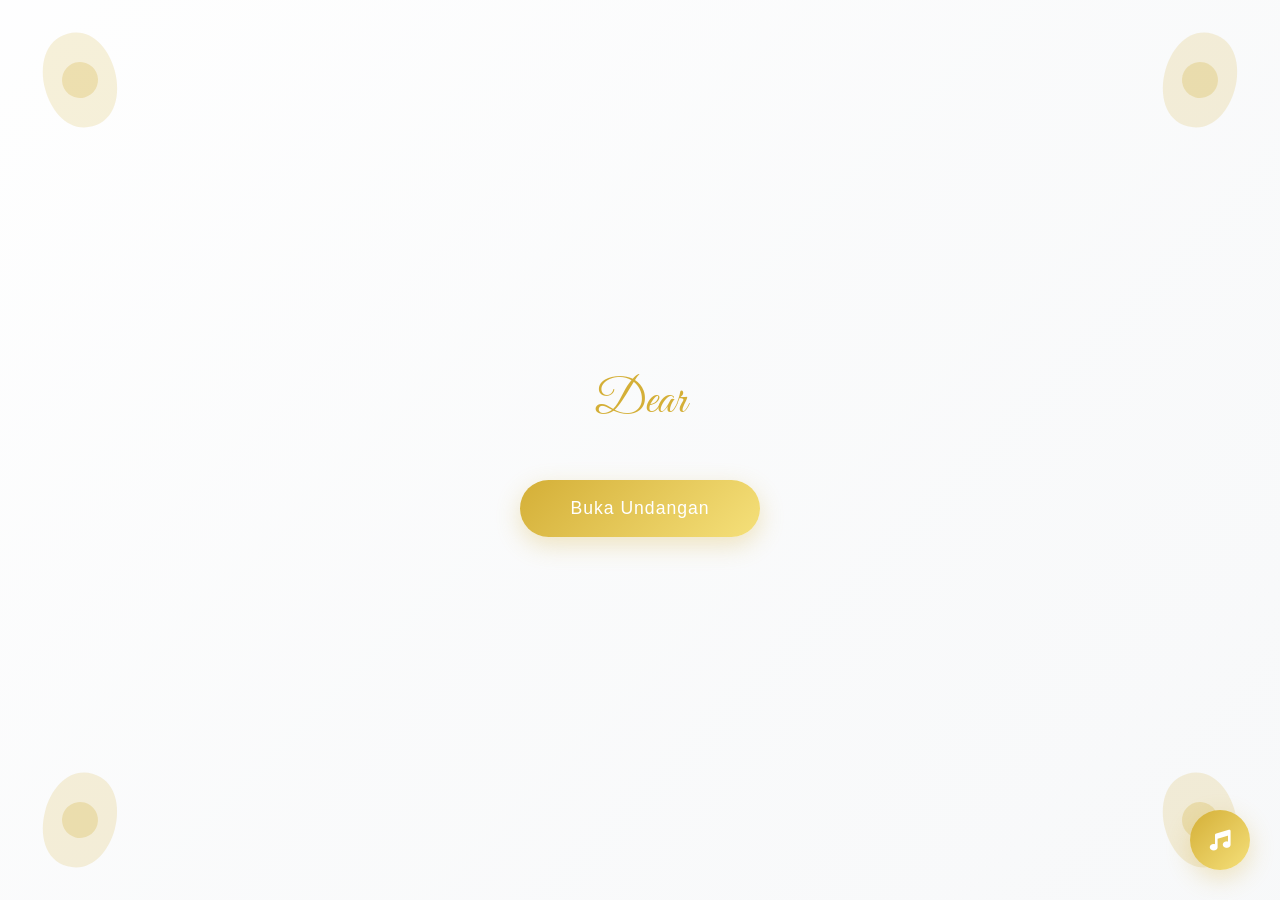
==== commit a1ba6ae9: "Update index.html" ====
--- a/index.html
+++ b/index.html
@@ -3,25 +3,12 @@
 <head>
     <meta charset="UTF-8">
     <meta name="viewport" content="width=device-width, initial-scale=1.0">
-    <title>Undangan Pernikahan - Mempelai</title>
+    <title>The Wedding of</title>
     <link rel="preconnect" href="https://fonts.googleapis.com">
     <link rel="preconnect" href="https://fonts.gstatic.com" crossorigin>
-    <link href="https://fonts.googleapis.com/css2?family=Playfair+Display:wght@400;500;600;700&family=Cormorant+Garamond:wght@300;400;500;600&family=Jost:wght@200;300;400;500&display=swap" rel="stylesheet">
+    <link href="https://fonts.googleapis.com/css2?family=Great+Vibes&family=Playfair+Display:ital,wght@0,400;0,700;1,400&family=Cormorant+Garamond:ital,wght@0,300;0,400;1,300&family=Montserrat:wght@300;400;500;600&display=swap" rel="stylesheet">
     <link rel="stylesheet" href="https://cdnjs.cloudflare.com/ajax/libs/font-awesome/6.4.0/css/all.min.css">
     <style>
-        :root {
-            --primary-color: #d4af37;
-            --secondary-color: #b8960c;
-            --accent-color: #f5e07a;
-            --dark-color: #1a1a1a;
-            --light-color: #faf6ee;
-            --text-dark: #333;
-            --text-light: #666;
-            --font-primary: 'Playfair Display', serif;
-            --font-secondary: 'Cormorant Garamond', serif;
-            --font-body: 'Jost', sans-serif;
-        }
-
         * {
             margin: 0;
             padding: 0;
@@ -29,47 +16,47 @@
         }
 
         body {
-            font-family: var(--font-body);
-            background: var(--light-color);
-            color: var(--text-dark);
+            font-family: 'Montserrat', sans-serif;
+            background: linear-gradient(135deg, #f8f9fa 0%, #e9ecef 50%, #f1f3f5 100%);
+            color: #2c3e50;
             overflow-x: hidden;
-            scroll-behavior: smooth;
-        }
-
-        /* Loading Screen */
-        .loading-screen {
-            position: fixed;
-            top: 0;
-            left: 0;
-            width: 100%;
-            height: 100vh;
-            background: linear-gradient(135deg, #1a1a1a 0%, #2d2d2d 100%);
-            display: flex;
-            flex-direction: column;
-            align-items: center;
-            justify-content: center;
-            z-index: 9999;
-            transition: opacity 1s ease, visibility 1s ease;
-        }
-
-        .loading-screen.fade-out {
-            opacity: 0;
-            visibility: hidden;
-        }
-
-        .loader {
-            width: 60px;
-            height: 60px;
-            border: 3px solid rgba(212, 175, 55, 0.3);
-            border-top: 3px solid var(--primary-color);
-            border-radius: 50%;
-            animation: spin 1s linear infinite;
-            margin-bottom: 20px;
-        }
-
-        @keyframes spin {
-            0% { transform: rotate(0deg); }
-            100% { transform: rotate(360deg); }
+            line-height: 1.6;
+        }
+
+        /* Flower Ornaments */
+        .flower-ornament {
+            position: absolute;
+            width: 120px;
+            height: 120px;
+            background-image: url("data:image/svg+xml,%3Csvg xmlns='http://www.w3.org/2000/svg' viewBox='0 0 100 100'%3E%3Cpath d='M50 10 C30 10, 20 30, 20 50 C20 70, 30 90, 50 90 C70 90, 80 70, 80 50 C80 30, 70 10, 50 10 Z' fill='%23d4af37' opacity='0.3'/%3E%3Ccircle cx='50' cy='50' r='15' fill='%23d4af37' opacity='0.5'/%3E%3C/svg%3E");
+            background-size: contain;
+            background-repeat: no-repeat;
+            opacity: 0.6;
+            z-index: 1;
+        }
+
+        .flower-top-left {
+            top: 20px;
+            left: 20px;
+            transform: rotate(-15deg);
+        }
+
+        .flower-top-right {
+            top: 20px;
+            right: 20px;
+            transform: rotate(15deg) scaleX(-1);
+        }
+
+        .flower-bottom-left {
+            bottom: 20px;
+            left: 20px;
+            transform: rotate(15deg) scaleY(-1);
+        }
+
+        .flower-bottom-right {
+            bottom: 20px;
+            right: 20px;
+            transform: rotate(-15deg) scale(-1);
         }
 
         /* Hero Section */
@@ -79,312 +66,296 @@
             display: flex;
             align-items: center;
             justify-content: center;
-            background: linear-gradient(135deg, #1a1a1a 0%, #2d2d2d 100%);
+            background: linear-gradient(135deg, rgba(255,255,255,0.9) 0%, rgba(248,249,250,0.9) 100%);
             overflow: hidden;
         }
 
-        .hero-bg {
+        .hero::before {
+            content: '';
             position: absolute;
             top: 0;
             left: 0;
-            width: 100%;
-            height: 100%;
-            background-image: url('https://images.unsplash.com/photo-1519225421984-791132a024a9?ixlib=rb-4.0.3&auto=format&fit=crop&w=1950&q=80');
+            right: 0;
+            bottom: 0;
+            background-image: url('https://images.unsplash.com/photo-1519741497675-19ec5f9c542d?ixlib=rb-4.0.3&auto=format&fit=crop&w=1950&q=80');
             background-size: cover;
             background-position: center;
-            opacity: 0.3;
-        }
-
-        .hero-overlay {
-            position: absolute;
-            top: 0;
-            left: 0;
-            width: 100%;
-            height: 100%;
-            background: linear-gradient(180deg, rgba(26,26,26,0.7) 0%, rgba(26,26,26,0.9) 100%);
+            opacity: 0.15;
+            z-index: -1;
         }
 
         .hero-content {
+            text-align: center;
+            padding: 40px 20px;
+            max-width: 600px;
             position: relative;
             z-index: 2;
-            text-align: center;
-            padding: 20px;
-            max-width: 800px;
-        }
-
-        .hero-title {
-            font-family: var(--font-primary);
-            font-size: 3.5rem;
-            font-weight: 600;
-            color: white;
-            margin-bottom: 20px;
-            letter-spacing: 2px;
-            animation: fadeInUp 1s ease;
-        }
-
-        .hero-subtitle {
-            font-family: var(--font-secondary);
-            font-size: 1.8rem;
-            color: var(--primary-color);
+        }
+
+        .dear-text {
+            font-family: 'Great Vibes', cursive;
+            font-size: 3rem;
+            color: #d4af37;
             margin-bottom: 40px;
-            font-style: italic;
-            animation: fadeInUp 1s ease 0.3s backwards;
-        }
-
-        .hero-date {
-            font-size: 1.2rem;
-            color: var(--accent-color);
-            margin-bottom: 40px;
-            animation: fadeInUp 1s ease 0.6s backwards;
-        }
-
-        .btn-primary {
+            font-weight: 400;
+        }
+
+        .btn-open {
             display: inline-block;
-            padding: 15px 40px;
-            background: linear-gradient(135deg, var(--primary-color), var(--secondary-color));
+            padding: 18px 50px;
+            background: linear-gradient(135deg, #d4af37, #f5e07a);
             color: white;
             text-decoration: none;
             border-radius: 50px;
             font-weight: 500;
+            font-size: 1.1rem;
             letter-spacing: 1px;
             transition: all 0.3s ease;
-            animation: fadeInUp 1s ease 0.9s backwards;
             border: none;
             cursor: pointer;
-        }
-
-        .btn-primary:hover {
+            box-shadow: 0 8px 25px rgba(212, 175, 55, 0.3);
+        }
+
+        .btn-open:hover {
             transform: translateY(-3px);
-            box-shadow: 0 10px 30px rgba(212, 175, 55, 0.3);
-        }
-
-        /* Countdown Section */
-        .countdown-section {
+            box-shadow: 0 12px 35px rgba(212, 175, 55, 0.4);
+        }
+
+        /* Main Content */
+        .main-content {
+            display: none;
+        }
+
+        .main-content.active {
+            display: block;
+        }
+
+        /* Section Styles */
+        .section {
             padding: 80px 20px;
+            position: relative;
+        }
+
+        .section-white {
             background: white;
+        }
+
+        .section-cream {
+            background: linear-gradient(135deg, #faf6ee 0%, #f4ede0 100%);
+        }
+
+        .section-title {
+            font-family: 'Playfair Display', serif;
+            font-size: 2.5rem;
             text-align: center;
-        }
-
-        .countdown-title {
-            font-family: var(--font-primary);
-            font-size: 2.5rem;
-            color: var(--dark-color);
+            color: #2c3e50;
             margin-bottom: 20px;
-        }
-
-        .countdown-subtitle {
-            font-family: var(--font-secondary);
+            font-weight: 700;
+        }
+
+        .section-subtitle {
+            font-family: 'Cormorant Garamond', serif;
             font-size: 1.3rem;
-            color: var(--text-light);
-            margin-bottom: 50px;
+            text-align: center;
+            color: #7f8c8d;
+            margin-bottom: 60px;
             font-style: italic;
         }
 
+        /* Countdown */
         .countdown-timer {
             display: flex;
             justify-content: center;
-            gap: 30px;
+            gap: 40px;
             flex-wrap: wrap;
             margin-bottom: 50px;
         }
 
         .countdown-item {
             text-align: center;
-            min-width: 100px;
+            min-width: 120px;
         }
 
         .countdown-number {
-            font-family: var(--font-primary);
-            font-size: 3rem;
-            font-weight: 600;
-            color: var(--primary-color);
+            font-family: 'Playfair Display', serif;
+            font-size: 3.5rem;
+            font-weight: 700;
+            color: #d4af37;
             display: block;
             margin-bottom: 10px;
+            line-height: 1;
         }
 
         .countdown-label {
             font-size: 0.9rem;
             text-transform: uppercase;
             letter-spacing: 2px;
-            color: var(--text-light);
+            color: #7f8c8d;
+            font-weight: 500;
         }
 
         /* Couple Section */
-        .couple-section {
-            padding: 80px 20px;
-            background: var(--light-color);
-        }
-
-        .section-title {
-            font-family: var(--font-primary);
-            font-size: 2.5rem;
-            text-align: center;
-            color: var(--dark-color);
-            margin-bottom: 20px;
-        }
-
-        .section-subtitle {
-            font-family: var(--font-secondary);
-            font-size: 1.3rem;
-            text-align: center;
-            color: var(--text-light);
-            margin-bottom: 60px;
-            font-style: italic;
-        }
-
         .couple-container {
             display: flex;
             justify-content: center;
             align-items: center;
+            gap: 60px;
+            flex-wrap: wrap;
+            max-width: 1000px;
+            margin: 0 auto;
+        }
+
+        .couple-card {
+            text-align: center;
+            flex: 1;
+            min-width: 300px;
+        }
+
+        .couple-image {
+            width: 280px;
+            height: 280px;
+            border-radius: 50%;
+            object-fit: cover;
+            margin-bottom: 30px;
+            border: 6px solid #d4af37;
+            box-shadow: 0 15px 40px rgba(0,0,0,0.1);
+        }
+
+        .couple-name {
+            font-family: 'Playfair Display', serif;
+            font-size: 2.2rem;
+            color: #2c3e50;
+            margin-bottom: 15px;
+            font-weight: 700;
+        }
+
+        .couple-parents {
+            font-family: 'Cormorant Garamond', serif;
+            font-size: 1.2rem;
+            color: #7f8c8d;
+            font-style: italic;
+            line-height: 1.5;
+        }
+
+        .couple-and {
+            font-family: 'Great Vibes', cursive;
+            font-size: 3rem;
+            color: #d4af37;
+            align-self: center;
+        }
+
+        /* Event Cards */
+        .event-cards {
+            display: flex;
+            justify-content: center;
             gap: 50px;
             flex-wrap: wrap;
             max-width: 1000px;
             margin: 0 auto;
         }
 
-        .couple-card {
-            text-align: center;
-            flex: 1;
-            min-width: 280px;
-        }
-
-        .couple-image {
-            width: 250px;
-            height: 250px;
-            border-radius: 50%;
-            object-fit: cover;
-            margin-bottom: 30px;
-            border: 5px solid var(--primary-color);
-            box-shadow: 0 10px 30px rgba(0,0,0,0.1);
-        }
-
-        .couple-name {
-            font-family: var(--font-primary);
-            font-size: 2rem;
-            color: var(--dark-color);
-            margin-bottom: 10px;
-        }
-
-        .couple-parents {
-            font-family: var(--font-secondary);
-            font-size: 1.1rem;
-            color: var(--text-light);
-            font-style: italic;
-        }
-
-        .couple-and {
-            font-family: var(--font-primary);
-            font-size: 2rem;
-            color: var(--primary-color);
-            align-self: center;
-        }
-
-        /* Event Section */
-        .event-section {
-            padding: 80px 20px;
-            background: white;
-        }
-
-        .event-cards {
-            display: flex;
-            justify-content: center;
-            gap: 40px;
-            flex-wrap: wrap;
-            max-width: 1000px;
-            margin: 0 auto;
-        }
-
         .event-card {
             flex: 1;
-            min-width: 300px;
-            padding: 40px 30px;
-            background: linear-gradient(135deg, #f8f8f8, #ffffff);
-            border-radius: 15px;
-            box-shadow: 0 10px 30px rgba(0,0,0,0.1);
+            min-width: 350px;
+            padding: 50px 40px;
+            background: white;
+            border-radius: 20px;
+            box-shadow: 0 15px 40px rgba(0,0,0,0.08);
             text-align: center;
-            transition: transform 0.3s ease;
+            transition: all 0.3s ease;
+            position: relative;
+            overflow: hidden;
+        }
+
+        .event-card::before {
+            content: '';
+            position: absolute;
+            top: 0;
+            left: 0;
+            right: 0;
+            height: 5px;
+            background: linear-gradient(90deg, #d4af37, #f5e07a);
         }
 
         .event-card:hover {
-            transform: translateY(-5px);
+            transform: translateY(-8px);
+            box-shadow: 0 20px 50px rgba(0,0,0,0.12);
         }
 
         .event-icon {
-            font-size: 3rem;
-            color: var(--primary-color);
+            font-size: 3.5rem;
+            color: #d4af37;
+            margin-bottom: 25px;
+        }
+
+        .event-title {
+            font-family: 'Playfair Display', serif;
+            font-size: 2rem;
+            color: #2c3e50;
             margin-bottom: 20px;
-        }
-
-        .event-title {
-            font-family: var(--font-primary);
-            font-size: 1.8rem;
-            color: var(--dark-color);
-            margin-bottom: 15px;
+            font-weight: 700;
         }
 
         .event-date {
-            font-size: 1.1rem;
-            color: var(--primary-color);
+            font-size: 1.2rem;
+            color: #d4af37;
             margin-bottom: 10px;
-            font-weight: 500;
+            font-weight: 600;
         }
 
         .event-time {
             font-size: 1rem;
-            color: var(--text-light);
+            color: #7f8c8d;
             margin-bottom: 15px;
         }
 
         .event-location {
-            font-size: 1rem;
-            color: var(--text-light);
-            margin-bottom: 20px;
+            font-size: 1.1rem;
+            color: #7f8c8d;
+            margin-bottom: 25px;
             line-height: 1.6;
         }
 
         .btn-map {
             display: inline-block;
-            padding: 10px 25px;
-            background: var(--primary-color);
+            padding: 12px 30px;
+            background: #d4af37;
             color: white;
             text-decoration: none;
             border-radius: 25px;
-            font-size: 0.9rem;
+            font-size: 0.95rem;
             transition: all 0.3s ease;
+            font-weight: 500;
         }
 
         .btn-map:hover {
-            background: var(--secondary-color);
+            background: #b8960c;
             transform: translateY(-2px);
         }
 
-        /* Gallery Section */
-        .gallery-section {
-            padding: 80px 20px;
-            background: var(--light-color);
-        }
-
+        /* Gallery */
         .gallery-grid {
             display: grid;
-            grid-template-columns: repeat(auto-fit, minmax(250px, 1fr));
-            gap: 20px;
-            max-width: 1000px;
+            grid-template-columns: repeat(auto-fit, minmax(280px, 1fr));
+            gap: 25px;
+            max-width: 1200px;
             margin: 0 auto;
         }
 
         .gallery-item {
             position: relative;
             overflow: hidden;
-            border-radius: 10px;
-            height: 250px;
+            border-radius: 15px;
+            height: 300px;
             cursor: pointer;
+            box-shadow: 0 10px 30px rgba(0,0,0,0.1);
         }
 
         .gallery-item img {
             width: 100%;
             height: 100%;
             object-fit: cover;
-            transition: transform 0.3s ease;
+            transition: transform 0.5s ease;
         }
 
         .gallery-item:hover img {
@@ -397,7 +368,7 @@
             left: 0;
             width: 100%;
             height: 100%;
-            background: rgba(212, 175, 55, 0.8);
+            background: linear-gradient(135deg, rgba(212, 175, 55, 0.8), rgba(245, 224, 122, 0.8));
             display: flex;
             align-items: center;
             justify-content: center;
@@ -410,83 +381,88 @@
         }
 
         .gallery-icon {
-            font-size: 2rem;
+            font-size: 2.5rem;
             color: white;
         }
 
-        /* Wishes Section */
-        .wishes-section {
-            padding: 80px 20px;
+        /* Wishes Form */
+        .wishes-form {
+            max-width: 700px;
+            margin: 0 auto 60px;
+            padding: 50px;
             background: white;
-        }
-
-        .wishes-form {
-            max-width: 600px;
-            margin: 0 auto 60px;
-            padding: 40px;
-            background: var(--light-color);
-            border-radius: 15px;
-            box-shadow: 0 10px 30px rgba(0,0,0,0.1);
+            border-radius: 20px;
+            box-shadow: 0 15px 40px rgba(0,0,0,0.08);
         }
 
         .form-group {
-            margin-bottom: 25px;
+            margin-bottom: 30px;
         }
 
         .form-group label {
             display: block;
-            margin-bottom: 8px;
-            font-weight: 500;
-            color: var(--text-dark);
+            margin-bottom: 10px;
+            font-weight: 600;
+            color: #2c3e50;
+            font-size: 1rem;
         }
 
         .form-group input,
         .form-group textarea,
         .form-group select {
             width: 100%;
-            padding: 12px 15px;
-            border: 1px solid #ddd;
-            border-radius: 8px;
-            font-family: var(--font-body);
+            padding: 15px 20px;
+            border: 2px solid #e9ecef;
+            border-radius: 10px;
+            font-family: 'Montserrat', sans-serif;
             font-size: 1rem;
-            transition: border-color 0.3s ease;
+            transition: all 0.3s ease;
+            background: #faf6ee;
         }
 
         .form-group input:focus,
         .form-group textarea:focus,
         .form-group select:focus {
             outline: none;
-            border-color: var(--primary-color);
+            border-color: #d4af37;
+            background: white;
         }
 
         .form-group textarea {
             resize: vertical;
-            min-height: 120px;
+            min-height: 140px;
         }
 
         .attendance-options {
             display: flex;
-            gap: 20px;
-            margin-top: 10px;
+            gap: 30px;
+            margin-top: 15px;
         }
 
         .attendance-option {
             display: flex;
             align-items: center;
-            gap: 8px;
-        }
-
+            gap: 10px;
+        }
+
+        .attendance-option input[type="radio"] {
+            width: auto;
+            margin: 0;
+        }
+
+        /* Wishes Display */
         .wishes-display {
-            max-width: 800px;
+            max-width: 900px;
             margin: 0 auto;
         }
 
         .wish-item {
-            padding: 25px;
-            background: var(--light-color);
-            border-radius: 10px;
+            padding: 30px;
+            background: white;
+            border-radius: 15px;
             margin-bottom: 20px;
-            border-left: 4px solid var(--primary-color);
+            box-shadow: 0 10px 30px rgba(0,0,0,0.05);
+            border-left: 5px solid #d4af37;
         }
 
         .wish-header {
@@ -497,153 +473,342 @@
         }
 
         .wish-name {
-            font-weight: 600;
-            color: var(--dark-color);
-            font-size: 1.1rem;
+            font-weight: 700;
+            color: #2c3e50;
+            font-size: 1.2rem;
         }
 
         .wish-date {
-            color: var(--text-light);
+            color: #7f8c8d;
             font-size: 0.9rem;
         }
 
         .wish-message {
-            color: var(--text-dark);
-            line-height: 1.6;
+            color: #34495e;
+            line-height: 1.7;
+            font-size: 1.05rem;
         }
 
         .wish-attendance {
-            margin-top: 10px;
-            padding: 5px 15px;
-            background: var(--primary-color);
+            margin-top: 15px;
+            padding: 8px 20px;
+            background: linear-gradient(135deg, #d4af37, #f5e07a);
             color: white;
             display: inline-block;
             border-radius: 20px;
-            font-size: 0.8rem;
+            font-size: 0.85rem;
+            font-weight: 500;
         }
 
         /* Gift Section */
-        .gift-section {
-            padding: 80px 20px;
-            background: var(--light-color);
-        }
-
-        .gift-cards {
+        .gift-container {
+            max-width: 1000px;
+            margin: 0 auto;
+            text-align: center;
+        }
+
+        .gift-text {
+            font-family: 'Cormorant Garamond', serif;
+            font-size: 1.3rem;
+            color: #7f8c8d;
+            margin-bottom: 50px;
+            font-style: italic;
+            line-height: 1.6;
+        }
+
+        .gift-link {
+            display: inline-block;
+            padding: 15px 40px;
+            background: linear-gradient(135deg, #d4af37, #f5e07a);
+            color: white;
+            text-decoration: none;
+            border-radius: 30px;
+            font-weight: 600;
+            font-size: 1.1rem;
+            transition: all 0.3s ease;
+            margin-bottom: 50px;
+        }
+
+        .gift-link:hover {
+            transform: translateY(-3px);
+            box-shadow: 0 10px 30px rgba(212, 175, 55, 0.3);
+        }
+
+        .bank-info {
             display: flex;
             justify-content: center;
-            gap: 40px;
+            gap: 60px;
             flex-wrap: wrap;
-            max-width: 800px;
-            margin: 0 auto;
-        }
-
-        .gift-card {
-            flex: 1;
+            margin-bottom: 50px;
+        }
+
+        .bank-card {
+            text-align: center;
+            padding: 40px 30px;
+            background: white;
+            border-radius: 20px;
+            box-shadow: 0 15px 40px rgba(0,0,0,0.08);
             min-width: 300px;
-            padding: 30px;
-            background: white;
-            border-radius: 15px;
-            box-shadow: 0 10px 30px rgba(0,0,0,0.1);
-            text-align: center;
-        }
-
-        .gift-icon {
-            font-size: 2.5rem;
-            color: var(--primary-color);
+        }
+
+        .bank-icon {
+            font-size: 3rem;
+            color: #d4af37;
             margin-bottom: 20px;
         }
 
-        .gift-title {
-            font-family: var(--font-primary);
-            font-size: 1.5rem;
-            color: var(--dark-color);
+        .bank-name {
+            font-family: 'Playfair Display', serif;
+            font-size: 1.8rem;
+            color: #2c3e50;
             margin-bottom: 15px;
-        }
-
-        .gift-number {
-            font-family: var(--font-primary);
-            font-size: 1.3rem;
-            color: var(--primary-color);
+            font-weight: 700;
+        }
+
+        .bank-number {
+            font-family: 'Montserrat', sans-serif;
+            font-size: 1.4rem;
+            color: #d4af37;
             margin-bottom: 10px;
             font-weight: 600;
         }
 
-        .gift-name {
+        .bank-holder {
             font-size: 1rem;
-            color: var(--text-light);
+            color: #7f8c8d;
             margin-bottom: 20px;
         }
 
         .btn-copy {
             display: inline-block;
-            padding: 10px 25px;
-            background: var(--primary-color);
+            padding: 12px 30px;
+            background: #d4af37;
             color: white;
             text-decoration: none;
             border-radius: 25px;
-            font-size: 0.9rem;
+            font-size: 0.95rem;
             transition: all 0.3s ease;
             cursor: pointer;
             border: none;
+            font-weight: 500;
         }
 
         .btn-copy:hover {
-            background: var(--secondary-color);
+            background: #b8960c;
             transform: translateY(-2px);
+        }
+
+        .gift-address {
+            background: white;
+            padding: 40px;
+            border-radius: 20px;
+            box-shadow: 0 15px 40px rgba(0,0,0,0.08);
+            margin-bottom: 30px;
+        }
+
+        .address-title {
+            font-family: 'Playfair Display', serif;
+            font-size: 1.5rem;
+            color: #2c3e50;
+            margin-bottom: 20px;
+            font-weight: 700;
+        }
+
+        .address-text {
+            font-size: 1.1rem;
+            color: #7f8c8d;
+            line-height: 1.6;
+            margin-bottom: 20px;
         }
 
         /* Footer */
         .footer {
-            padding: 40px 20px;
-            background: var(--dark-color);
+            background: #2c3e50;
+            color: white;
+            padding: 60px 20px 40px;
             text-align: center;
-            color: white;
+            position: relative;
+        }
+
+        .footer::before {
+            content: '';
+            position: absolute;
+            top: 0;
+            left: 0;
+            right: 0;
+            height: 5px;
+            background: linear-gradient(90deg, #d4af37, #f5e07a);
         }
 
         .footer-text {
-            font-family: var(--font-secondary);
-            font-size: 1.1rem;
+            font-family: 'Cormorant Garamond', serif;
+            font-size: 1.3rem;
             font-style: italic;
-            margin-bottom: 20px;
+            margin-bottom: 30px;
+            line-height: 1.6;
+            max-width: 800px;
+            margin-left: auto;
+            margin-right: auto;
         }
 
         .footer-couple {
-            font-family: var(--font-primary);
-            font-size: 1.5rem;
-            color: var(--primary-color);
-            margin-bottom: 20px;
+            font-family: 'Playfair Display', serif;
+            font-size: 2rem;
+            color: #d4af37;
+            margin-bottom: 30px;
+            font-weight: 700;
+        }
+
+        .footer-thanks {
+            font-family: 'Cormorant Garamond', serif;
+            font-size: 1.2rem;
+            font-style: italic;
+            margin-bottom: 40px;
+            opacity: 0.9;
         }
 
         .social-links {
             display: flex;
             justify-content: center;
-            gap: 20px;
-            margin-bottom: 20px;
+            gap: 25px;
+            margin-bottom: 30px;
         }
 
         .social-link {
             display: flex;
             align-items: center;
             justify-content: center;
-            width: 40px;
-            height: 40px;
-            background: var(--primary-color);
-            color: white;
+            width: 50px;
+            height: 50px;
+            background: rgba(212, 175, 55, 0.2);
+            color: #d4af37;
             border-radius: 50%;
             text-decoration: none;
             transition: all 0.3s ease;
+            font-size: 1.2rem;
         }
 
         .social-link:hover {
-            background: var(--secondary-color);
+            background: #d4af37;
+            color: white;
             transform: translateY(-3px);
+        }
+
+        .footer-copyright {
+            font-size: 0.9rem;
+            opacity: 0.7;
+            margin-top: 30px;
+        }
+
+        /* Live Stream Section */
+        .live-section {
+            background: white;
+            padding: 60px 20px;
+            text-align: center;
+        }
+
+        .live-text {
+            font-family: 'Cormorant Garamond', serif;
+            font-size: 1.3rem;
+            color: #7f8c8d;
+            margin-bottom: 40px;
+            font-style: italic;
+            line-height: 1.6;
+            max-width: 800px;
+            margin-left: auto;
+            margin-right: auto;
+        }
+
+        .live-buttons {
+            display: flex;
+            justify-content: center;
+            gap: 30px;
+            flex-wrap: wrap;
+        }
+
+        .btn-live {
+            display: inline-block;
+            padding: 15px 40px;
+            background: linear-gradient(135deg, #d4af37, #f5e07a);
+            color: white;
+            text-decoration: none;
+            border-radius: 30px;
+            font-weight: 600;
+            font-size: 1.1rem;
+            transition: all 0.3s ease;
+        }
+
+        .btn-live:hover {
+            transform: translateY(-3px);
+            box-shadow: 0 10px 30px rgba(212, 175, 55, 0.3);
+        }
+
+        /* QR Section */
+        .qr-section {
+            background: linear-gradient(135deg, #faf6ee 0%, #f4ede0 100%);
+            padding: 60px 20px;
+        }
+
+        .qr-container {
+            max-width: 400px;
+            margin: 0 auto;
+            text-align: center;
+            background: white;
+            padding: 40px;
+            border-radius: 20px;
+            box-shadow: 0 15px 40px rgba(0,0,0,0.08);
+        }
+
+        .qr-title {
+            font-family: 'Playfair Display', serif;
+            font-size: 1.5rem;
+            color: #2c3e50;
+            margin-bottom: 20px;
+            font-weight: 700;
+        }
+
+        .qr-subtitle {
+            font-size: 1.1rem;
+            color: #7f8c8d;
+            margin-bottom: 30px;
+        }
+
+        .qr-code {
+            width: 200px;
+            height: 200px;
+            margin: 30px auto;
+            background: #f8f9fa;
+            border: 2px solid #e9ecef;
+            border-radius: 15px;
+            display: flex;
+            align-items: center;
+            justify-content: center;
+            font-size: 4rem;
+            color: #d4af37;
+        }
+
+        .btn-download {
+            display: inline-block;
+            padding: 12px 30px;
+            background: #d4af37;
+            color: white;
+            text-decoration: none;
+            border-radius: 25px;
+            font-size: 0.95rem;
+            transition: all 0.3s ease;
+            font-weight: 500;
+        }
+
+        .btn-download:hover {
+            background: #b8960c;
+            transform: translateY(-2px);
         }
 
         /* Animations */
         @keyframes fadeInUp {
             from {
                 opacity: 0;
-                transform: translateY(30px);
+                transform: translateY(40px);
             }
             to {
                 opacity: 1;
@@ -653,48 +818,13 @@
 
         .fade-in-up {
             opacity: 0;
-            transform: translateY(30px);
+            transform: translateY(40px);
             transition: all 0.8s ease;
         }
 
         .fade-in-up.visible {
             opacity: 1;
             transform: translateY(0);
-        }
-
-        /* Responsive */
-        @media (max-width: 768px) {
-            .hero-title {
-                font-size: 2.5rem;
-            }
-
-            .hero-subtitle {
-                font-size: 1.4rem;
-            }
-
-            .countdown-timer {
-                gap: 20px;
-            }
-
-            .countdown-number {
-                font-size: 2rem;
-            }
-
-            .couple-container {
-                flex-direction: column;
-            }
-
-            .couple-and {
-                margin: 30px 0;
-            }
-
-            .event-cards {
-                flex-direction: column;
-            }
-
-            .gallery-grid {
-                grid-template-columns: repeat(auto-fit, minmax(200px, 1fr));
-            }
         }
 
         /* Music Player */
@@ -706,24 +836,24 @@
         }
 
         .music-toggle {
-            width: 50px;
-            height: 50px;
+            width: 60px;
+            height: 60px;
             border-radius: 50%;
-            background: var(--primary-color);
+            background: linear-gradient(135deg, #d4af37, #f5e07a);
             color: white;
             border: none;
             cursor: pointer;
             display: flex;
             align-items: center;
             justify-content: center;
-            font-size: 1.2rem;
-            box-shadow: 0 5px 20px rgba(0,0,0,0.2);
+            font-size: 1.3rem;
+            box-shadow: 0 8px 25px rgba(212, 175, 55, 0.3);
             transition: all 0.3s ease;
         }
 
         .music-toggle:hover {
-            background: var(--secondary-color);
             transform: scale(1.1);
+            box-shadow: 0 12px 35px rgba(212, 175, 55, 0.4);
         }
 
         .music-toggle.playing {
@@ -732,13 +862,13 @@
 
         @keyframes pulse {
             0% {
-                box-shadow: 0 5px 20px rgba(212, 175, 55, 0.4);
+                box-shadow: 0 8px 25px rgba(212, 175, 55, 0.4);
             }
             50% {
-                box-shadow: 0 5px 30px rgba(212, 175, 55, 0.6);
+                box-shadow: 0 8px 35px rgba(212, 175, 55, 0.6);
             }
             100% {
-                box-shadow: 0 5px 20px rgba(212, 175, 55, 0.4);
+                box-shadow: 0 8px 25px rgba(212, 175, 55, 0.4);
             }
         }
 
@@ -762,125 +892,130 @@
 
         .modal-content {
             background: white;
-            padding: 40px;
-            border-radius: 15px;
-            max-width: 500px;
+            padding: 50px;
+            border-radius: 20px;
+            max-width: 600px;
             width: 90%;
             text-align: center;
             position: relative;
+            max-height: 90vh;
+            overflow-y: auto;
         }
 
         .modal-close {
             position: absolute;
-            top: 15px;
-            right: 15px;
+            top: 20px;
+            right: 20px;
             background: none;
             border: none;
-            font-size: 1.5rem;
+            font-size: 2rem;
             cursor: pointer;
-            color: var(--text-light);
+            color: #7f8c8d;
+            transition: color 0.3s ease;
         }
 
         .modal-close:hover {
-            color: var(--dark-color);
-        }
-
-        /* QR Code */
-        .qr-container {
-            text-align: center;
-            padding: 30px;
-            background: var(--light-color);
-            border-radius: 10px;
-            margin: 20px 0;
-        }
-
-        .qr-code {
-            width: 200px;
-            height: 200px;
-            margin: 20px auto;
-            background: white;
-            padding: 20px;
-            border-radius: 10px;
-            display: flex;
-            align-items: center;
-            justify-content: center;
-            font-size: 3rem;
-            color: var(--primary-color);
-        }
-
-        .qr-text {
-            font-size: 1.1rem;
-            color: var(--text-dark);
-            margin-bottom: 20px;
-        }
-
-        .btn-download {
-            display: inline-block;
-            padding: 10px 25px;
-            background: var(--primary-color);
-            color: white;
-            text-decoration: none;
-            border-radius: 25px;
-            font-size: 0.9rem;
-            transition: all 0.3s ease;
-        }
-
-        .btn-download:hover {
-            background: var(--secondary-color);
-            transform: translateY(-2px);
+            color: #2c3e50;
+        }
+
+        /* Responsive */
+        @media (max-width: 768px) {
+            .dear-text {
+                font-size: 2.5rem;
+            }
+
+            .countdown-timer {
+                gap: 20px;
+            }
+
+            .countdown-number {
+                font-size: 2.5rem;
+            }
+
+            .couple-container {
+                flex-direction: column;
+            }
+
+            .couple-and {
+                margin: 40px 0;
+            }
+
+            .event-cards {
+                flex-direction: column;
+            }
+
+            .gallery-grid {
+                grid-template-columns: repeat(auto-fit, minmax(250px, 1fr));
+            }
+
+            .bank-info {
+                flex-direction: column;
+            }
+
+            .live-buttons {
+                flex-direction: column;
+            }
+
+            .flower-ornament {
+                width: 80px;
+                height: 80px;
+            }
         }
     </style>
 </head>
 <body>
-    <!-- Loading Screen -->
-    <div class="loading-screen" id="loadingScreen">
-        <div class="loader"></div>
-        <p style="color: white; font-family: var(--font-secondary); font-size: 1.2rem; font-style: italic;">Memuat undangan...</p>
-    </div>
-
     <!-- Hero Section -->
-    <section class="hero" id="home">
-        <div class="hero-bg"></div>
-        <div class="hero-overlay"></div>
+    <section class="hero" id="hero">
+        <div class="flower-ornament flower-top-left"></div>
+        <div class="flower-ornament flower-top-right"></div>
+        <div class="flower-ornament flower-bottom-left"></div>
+        <div class="flower-ornament flower-bottom-right"></div>
+        
         <div class="hero-content">
-            <h1 class="hero-title">Kami Menikah</h1>
-            <p class="hero-subtitle">Dan menjalani kehidupan baru bersama</p>
-            <p class="hero-date">29 Maret 2026</p>
-            <button class="btn-primary" onclick="openInvitation()">Buka Undangan</button>
+            <h1 class="dear-text">Dear</h1>
+            <button class="btn-open" onclick="openInvitation()">Buka Undangan</button>
         </div>
     </section>
 
-    <!-- Main Content (Hidden initially) -->
-    <div id="mainContent" style="display: none;">
+    <!-- Main Content -->
+    <div class="main-content" id="mainContent">
         <!-- Countdown Section -->
-        <section class="countdown-section">
-            <h2 class="section-title">Hitung Mundur</h2>
-            <p class="section-subtitle">Menuju hari bahagia kami</p>
+        <section class="section section-white">
+            <h2 class="section-title">Our Special day is Almost Here</h2>
             <div class="countdown-timer" id="countdown">
                 <div class="countdown-item">
                     <span class="countdown-number" id="days">00</span>
-                    <span class="countdown-label">Hari</span>
+                    <span class="countdown-label">Days</span>
                 </div>
                 <div class="countdown-item">
                     <span class="countdown-number" id="hours">00</span>
-                    <span class="countdown-label">Jam</span>
+                    <span class="countdown-label">Hours</span>
                 </div>
                 <div class="countdown-item">
                     <span class="countdown-number" id="minutes">00</span>
-                    <span class="countdown-label">Menit</span>
+                    <span class="countdown-label">Minutes</span>
                 </div>
                 <div class="countdown-item">
                     <span class="countdown-number" id="seconds">00</span>
-                    <span class="countdown-label">Detik</span>
+                    <span class="countdown-label">Seconds</span>
                 </div>
             </div>
-            <button class="btn-primary" onclick="saveToCalendar()">
-                <i class="fas fa-calendar-plus"></i> Simpan di Kalender
-            </button>
+            <div style="text-align: center;">
+                <a href="#" class="btn-open" onclick="saveToCalendar(); return false;">Simpan di Kalender</a>
+            </div>
         </section>
 
+        <!-- Quote Section -->
+        <section class="section section-cream">
+            <div style="max-width: 800px; margin: 0 auto; text-align: center;">
+                <p style="font-family: 'Cormorant Garamond', serif; font-size: 1.4rem; color: #7f8c8d; font-style: italic; line-height: 1.8;">
+                    Jika dihitung dengan jari, sampai pada hari bahagia ini, begitu singkat. Namun untuk suatu do'a akan terus menerus mengalir. Untuk itu kami memohon do'a dari keluarga, saudara, sahabat. Agar acara kami berjalan dengan baik, lancar, dan dimudahkan dalam segala hal.
+                </p>
+            </div>
+        </section>
+
         <!-- Couple Section -->
-        <section class="couple-section">
+        <section class="section section-white">
             <h2 class="section-title">Mempelai</h2>
             <p class="section-subtitle">Yang dipersatukan dalam cinta</p>
             <div class="couple-container">
@@ -899,7 +1034,7 @@
         </section>
 
         <!-- Event Section -->
-        <section class="event-section">
+        <section class="section section-cream">
             <h2 class="section-title">Acara Pernikahan</h2>
             <p class="section-subtitle">Dengan memohon rahmat dan ridho Allah</p>
             <div class="event-cards">
@@ -930,10 +1065,25 @@
             </div>
         </section>
 
+        <!-- Live Stream Section -->
+        <section class="live-section">
+            <h2 class="section-title">Live Stream</h2>
+            <p class="live-text">
+                Kami mengajak anda yang tidak hadir langsung untuk bergabung pada momen spesial kami melalui siaran langsung secara live virtual di platform berikut.
+            </p>
+            <div class="live-buttons">
+                <a href="https://www.instagram.com/undangandigimo/" class="btn-live" target="_blank">
+                    <i class="fab fa-instagram"></i> Join Live
+                </a>
+                <a href="https://www.instagram.com/frame.digimo/" class="btn-live" target="_blank">
+                    <i class="fab fa-instagram"></i> Gunakan Filter
+                </a>
+            </div>
+        </section>
+
         <!-- Gallery Section -->
-        <section class="gallery-section">
-            <h2 class="section-title">Galeri Kami</h2>
-            <p class="section-subtitle">Kenangan indah bersama</p>
+        <section class="section section-white">
+            <h2 class="section-title">Our Gallery</h2>
             <div class="gallery-grid">
                 <div class="gallery-item" onclick="openGallery(1)">
                     <img src="https://images.unsplash.com/photo-1519741497675-19ec5f9c542d?ixlib=rb-4.0.3&auto=format&fit=crop&w=400&q=80" alt="Gallery 1">
@@ -974,9 +1124,60 @@
             </div>
         </section>
 
+        <!-- Gift Section -->
+        <section class="section section-cream">
+            <h2 class="section-title">Wedding Gift</h2>
+            <div class="gift-container">
+                <p class="gift-text">
+                    Doa restu anda merupakan karunia yang sangat berarti bagi kami. Jika memberi adalah ungkapan tanda kasih, anda dapat memberi kado secara cashless.
+                </p>
+                
+                <a href="#" class="gift-link" onclick="showGiftDetails(); return false;">Klik Disini</a>
+                
+                <div id="giftDetails" style="display: none;">
+                    <div class="bank-info">
+                        <div class="bank-card">
+                            <div class="bank-icon">
+                                <i class="fas fa-university"></i>
+                            </div>
+                            <h3 class="bank-name">Bank BCA</h3>
+                            <p class="bank-number">1234567890</p>
+                            <p class="bank-holder">a.n Ahmad Fadli</p>
+                            <button class="btn-copy" onclick="copyAccount('1234567890', 'Ahmad Fadli')">
+                                <i class="fas fa-copy"></i> Salin Rekening
+                            </button>
+                        </div>
+                        <div class="bank-card">
+                            <div class="bank-icon">
+                                <i class="fas fa-university"></i>
+                            </div>
+                            <h3 class="bank-name">Bank Mandiri</h3>
+                            <p class="bank-number">0987654321</p>
+                            <p class="bank-holder">a.n Siti Nurhaliza</p>
+                            <button class="btn-copy" onclick="copyAccount('0987654321', 'Siti Nurhaliza')">
+                                <i class="fas fa-copy"></i> Salin Rekening
+                            </button>
+                        </div>
+                    </div>
+                    
+                    <div class="gift-address">
+                        <h3 class="address-title">Alamat Kirim Kado</h3>
+                        <p class="address-text">
+                            Jl. Laksda Adisucipto No. 81, Yogyakarta<br>
+                            Hotel Ambarukmo Plaza Ballroom<br>
+                            (C/O Ahmad Fadli & Siti Nurhaliza)
+                        </p>
+                        <button class="btn-copy" onclick="copyAddress()">
+                            <i class="fas fa-copy"></i> Salin Alamat
+                        </button>
+                    </div>
+                </div>
+            </div>
+        </section>
+
         <!-- Wishes Section -->
-        <section class="wishes-section">
-            <h2 class="section-title">Ucapan & Doa</h2>
+        <section class="section section-white">
+            <h2 class="section-title">Wedding Wish</h2>
             <p class="section-subtitle">Kirimkan doa & ucapan kepada kedua mempelai</p>
             
             <div class="wishes-form">
@@ -1016,7 +1217,7 @@
                         <label for="wishMessage">Ucapan & Doa</label>
                         <textarea id="wishMessage" name="message" required placeholder="Tulis ucapan dan doa Anda untuk kami..."></textarea>
                     </div>
-                    <button type="submit" class="btn-primary">
+                    <button type="submit" class="btn-open">
                         <i class="fas fa-paper-plane"></i> Kirim Ucapan
                     </button>
                 </form>
@@ -1027,40 +1228,21 @@
             </div>
         </section>
 
-        <!-- Gift Section -->
-        <section class="gift-section">
-            <h2 class="section-title">Wedding Gift</h2>
-            <p class="section-subtitle">Doa restu Anda merupakan karunia yang sangat berarti bagi kami</p>
-            <div class="gift-cards">
-                <div class="gift-card">
-                    <div class="gift-icon">
-                        <i class="fas fa-university"></i>
-                    </div>
-                    <h3 class="gift-title">Bank BCA</h3>
-                    <p class="gift-number">1234567890</p>
-                    <p class="gift-name">a.n Ahmad Fadli</p>
-                    <button class="btn-copy" onclick="copyAccount('1234567890', 'Ahmad Fadli')">
-                        <i class="fas fa-copy"></i> Salin Rekening
-                    </button>
-                </div>
-                <div class="gift-card">
-                    <div class="gift-icon">
-                        <i class="fas fa-university"></i>
-                    </div>
-                    <h3 class="gift-title">Bank Mandiri</h3>
-                    <p class="gift-number">0987654321</p>
-                    <p class="gift-name">a.n Siti Nurhaliza</p>
-                    <button class="btn-copy" onclick="copyAccount('0987654321', 'Siti Nurhaliza')">
-                        <i class="fas fa-copy"></i> Salin Rekening
-                    </button>
-                </div>
-            </div>
-            
+        <!-- QR Section -->
+        <section class="qr-section">
             <div class="qr-container">
-                <p class="qr-text">QR Code untuk kado digital</p>
+                <h3 class="qr-title">Reservasi Kehadiran</h3>
+                <p class="qr-subtitle">29 Maret 2026 | Ambarukmo Plaza</p>
+                <p style="font-size: 0.9rem; color: #7f8c8d; margin-bottom: 20px;">###### Special Guest</p>
+                
+                <p class="qr-subtitle" style="margin-bottom: 20px;">
+                    Silakan tunjukkan QR Code ini kepada penerima tamu sebagai proses check-in kehadiran pada acara.
+                </p>
+                
                 <div class="qr-code">
                     <i class="fas fa-qrcode"></i>
                 </div>
+                
                 <button class="btn-download" onclick="downloadQR()">
                     <i class="fas fa-download"></i> Download QR
                 </button>
@@ -1069,21 +1251,23 @@
 
         <!-- Footer -->
         <footer class="footer">
-            <p class="footer-text">Menjadi sebuah kebahagiaan bagi kami apabila Bapak/Ibu/Saudara/i berkenan hadir dalam hari bahagia ini</p>
+            <p class="footer-text">
+                Menjadi sebuah kebahagiaan bagi kami apabila Bapak/Ibu/Saudara/i berkenan hadir dalam hari bahagia ini. Terima kasih atas segala ucapan, doa, dan perhatian yang diberikan.
+            </p>
             <h3 class="footer-couple">Ahmad Fadli & Siti Nurhaliza</h3>
-            <p class="footer-text">Terima kasih atas segala ucapan, doa, dan perhatian yang diberikan</p>
+            <p class="footer-thanks">See you on our wedding day!</p>
             <div class="social-links">
-                <a href="#" class="social-link" onclick="openSocial('instagram'); return false;">
+                <a href="https://instagram.com/undangandigimo" class="social-link" target="_blank">
                     <i class="fab fa-instagram"></i>
                 </a>
-                <a href="#" class="social-link" onclick="openSocial('facebook'); return false;">
+                <a href="https://facebook.com/undangandigimo" class="social-link" target="_blank">
                     <i class="fab fa-facebook"></i>
                 </a>
-                <a href="#" class="social-link" onclick="openSocial('tiktok'); return false;">
+                <a href="https://tiktok.com/@undangandigimo" class="social-link" target="_blank">
                     <i class="fab fa-tiktok"></i>
                 </a>
             </div>
-            <p style="margin-top: 20px; font-size: 0.9rem; opacity: 0.7;">© 2026 Wedding Invitation. Made with ❤️</p>
+            <p class="footer-copyright">© 2026 The Wedding of. Made with ❤️</p>
         </footer>
     </div>
 
@@ -1108,17 +1292,10 @@
     </audio>
 
     <script>
-        // Loading Screen
-        window.addEventListener('load', function() {
-            setTimeout(function() {
-                document.getElementById('loadingScreen').classList.add('fade-out');
-            }, 2000);
-        });
-
         // Open Invitation
         function openInvitation() {
-            document.getElementById('mainContent').style.display = 'block';
-            document.getElementById('home').style.display = 'none';
+            document.getElementById('hero').style.display = 'none';
+            document.getElementById('mainContent').classList.add('active');
             window.scrollTo({ top: 0, behavior: 'smooth' });
             startCountdown();
             initScrollAnimations();
@@ -1153,7 +1330,7 @@
         // Save to Calendar
         function saveToCalendar() {
             const event = {
-                title: 'Pernikahan Ahmad Fadli & Siti Nurhaliza',
+                title: 'The Wedding of Ahmad Fadli & Siti Nurhaliza',
                 start: '20260329T080000Z',
                 end: '20260329T140000Z',
                 location: 'Hotel Ambarukmo Plaza, Yogyakarta'
@@ -1185,8 +1362,14 @@
             
             const modal = document.getElementById('modal');
             const modalContent = document.getElementById('modalContent');
-            modalContent.innerHTML = `<img src="${images[id-1]}" style="width: 100%; border-radius: 10px;">`;
+            modalContent.innerHTML = `<img src="${images[id-1]}" style="width: 100%; border-radius: 15px;">`;
             modal.classList.add('active');
+        }
+
+        // Show Gift Details
+        function showGiftDetails() {
+            const giftDetails = document.getElementById('giftDetails');
+            giftDetails.style.display = giftDetails.style.display === 'none' ? 'block' : 'none';
         }
 
         // Copy Account Number
@@ -1197,19 +1380,17 @@
             });
         }
 
+        // Copy Address
+        function copyAddress() {
+            const address = `Jl. Laksda Adisucipto No. 81, Yogyakarta\nHotel Ambarukmo Plaza Ballroom\n(C/O Ahmad Fadli & Siti Nurhaliza)`;
+            navigator.clipboard.writeText(address).then(function() {
+                alert('Alamat berhasil disalin!');
+            });
+        }
+
         // Download QR
         function downloadQR() {
             alert('Fitur download QR Code akan segera tersedia!');
-        }
-
-        // Open Social
-        function openSocial(platform) {
-            const urls = {
-                instagram: 'https://instagram.com/undangandigimo',
-                facebook: 'https://facebook.com/undangandigimo',
-                tiktok: 'https://tiktok.com/@undangandigimo'
-            };
-            window.open(urls[platform], '_blank');
         }
 
         // Close Modal
@@ -1310,7 +1491,7 @@
 
         // Add fade-in-up class to sections
         document.addEventListener('DOMContentLoaded', function() {
-            const sections = document.querySelectorAll('section');
+            const sections = document.querySelectorAll('.section');
             sections.forEach(section => {
                 section.classList.add('fade-in-up');
             });
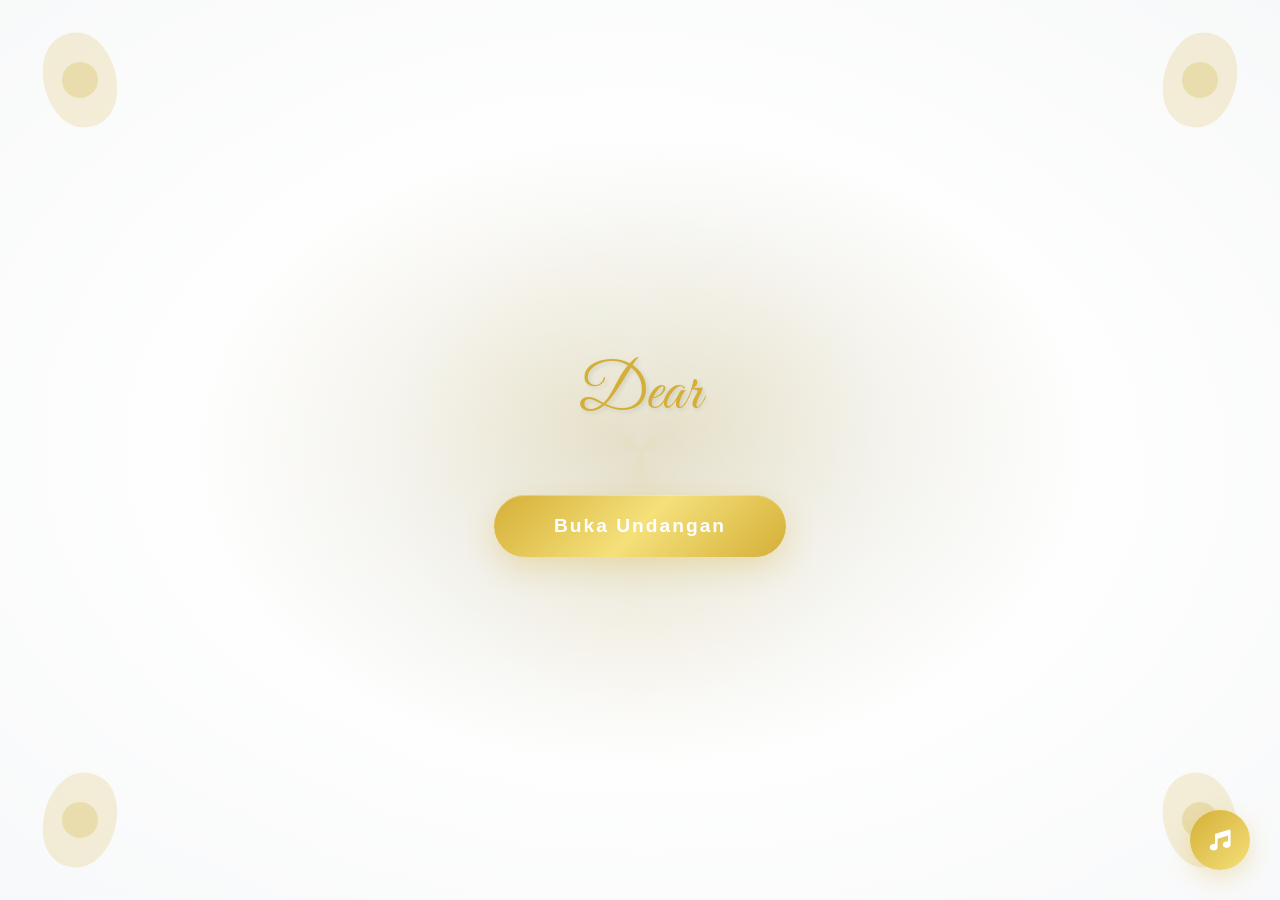
==== commit 5e9ead4d: "Update index.html" ====
--- a/index.html
+++ b/index.html
@@ -59,14 +59,14 @@
             transform: rotate(-15deg) scale(-1);
         }
 
-        /* Hero Section */
+        /* Luxury Hero Section */
         .hero {
             position: relative;
             min-height: 100vh;
             display: flex;
             align-items: center;
             justify-content: center;
-            background: linear-gradient(135deg, rgba(255,255,255,0.9) 0%, rgba(248,249,250,0.9) 100%);
+            background: radial-gradient(ellipse at center, rgba(212,175,55,0.1) 0%, rgba(255,255,255,0.95) 50%, rgba(248,249,250,0.95) 100%);
             overflow: hidden;
         }
 
@@ -80,8 +80,25 @@
             background-image: url('https://images.unsplash.com/photo-1519741497675-19ec5f9c542d?ixlib=rb-4.0.3&auto=format&fit=crop&w=1950&q=80');
             background-size: cover;
             background-position: center;
-            opacity: 0.15;
+            opacity: 0.08;
             z-index: -1;
+        }
+
+        .hero::after {
+            content: '';
+            position: absolute;
+            top: -50%;
+            left: -50%;
+            width: 200%;
+            height: 200%;
+            background: conic-gradient(from 0deg at 50% 50%, transparent 0deg, rgba(212,175,55,0.05) 60deg, transparent 120deg, rgba(212,175,55,0.05) 180deg, transparent 240deg, rgba(212,175,55,0.05) 300deg, transparent 360deg);
+            animation: rotate 60s linear infinite;
+            z-index: -1;
+        }
+
+        @keyframes rotate {
+            from { transform: rotate(0deg); }
+            to { transform: rotate(360deg); }
         }
 
         .hero-content {
@@ -92,33 +109,68 @@
             z-index: 2;
         }
 
+        .hero-content::before {
+            content: '';
+            position: absolute;
+            top: -100px;
+            left: -100px;
+            right: -100px;
+            bottom: -100px;
+            background: radial-gradient(circle at center, rgba(212,175,55,0.1) 0%, transparent 70%);
+            z-index: -1;
+        }
+
         .dear-text {
             font-family: 'Great Vibes', cursive;
-            font-size: 3rem;
+            font-size: 4rem;
             color: #d4af37;
-            margin-bottom: 40px;
+            margin-bottom: 50px;
             font-weight: 400;
+            text-shadow: 2px 2px 4px rgba(0,0,0,0.1);
+            animation: shimmer 3s ease-in-out infinite;
+        }
+
+        @keyframes shimmer {
+            0%, 100% { opacity: 0.8; }
+            50% { opacity: 1; }
         }
 
         .btn-open {
             display: inline-block;
-            padding: 18px 50px;
-            background: linear-gradient(135deg, #d4af37, #f5e07a);
+            padding: 20px 60px;
+            background: linear-gradient(135deg, #d4af37 0%, #f5e07a 50%, #d4af37 100%);
             color: white;
             text-decoration: none;
             border-radius: 50px;
-            font-weight: 500;
-            font-size: 1.1rem;
-            letter-spacing: 1px;
-            transition: all 0.3s ease;
+            font-weight: 600;
+            font-size: 1.2rem;
+            letter-spacing: 2px;
+            transition: all 0.4s ease;
             border: none;
             cursor: pointer;
-            box-shadow: 0 8px 25px rgba(212, 175, 55, 0.3);
+            box-shadow: 0 10px 30px rgba(212, 175, 55, 0.3), inset 0 1px 0 rgba(255,255,255,0.3);
+            position: relative;
+            overflow: hidden;
+        }
+
+        .btn-open::before {
+            content: '';
+            position: absolute;
+            top: 0;
+            left: -100%;
+            width: 100%;
+            height: 100%;
+            background: linear-gradient(90deg, transparent, rgba(255,255,255,0.3), transparent);
+            transition: left 0.5s;
+        }
+
+        .btn-open:hover::before {
+            left: 100%;
         }
 
         .btn-open:hover {
-            transform: translateY(-3px);
-            box-shadow: 0 12px 35px rgba(212, 175, 55, 0.4);
+            transform: translateY(-5px) scale(1.05);
+            box-shadow: 0 15px 40px rgba(212, 175, 55, 0.4), inset 0 1px 0 rgba(255,255,255,0.3);
         }
 
         /* Main Content */
@@ -194,54 +246,153 @@
             font-weight: 500;
         }
 
-        /* Couple Section */
+        /* Luxury Couple Section */
         .couple-container {
             display: flex;
             justify-content: center;
             align-items: center;
-            gap: 60px;
+            gap: 80px;
             flex-wrap: wrap;
-            max-width: 1000px;
+            max-width: 1200px;
             margin: 0 auto;
+            position: relative;
+        }
+
+        .couple-container::before {
+            content: '';
+            position: absolute;
+            top: 50%;
+            left: 50%;
+            transform: translate(-50%, -50%);
+            width: 300px;
+            height: 300px;
+            background: radial-gradient(circle, rgba(212,175,55,0.1) 0%, transparent 70%);
+            border-radius: 50%;
+            z-index: 1;
         }
 
         .couple-card {
             text-align: center;
             flex: 1;
-            min-width: 300px;
+            min-width: 350px;
+            position: relative;
+            z-index: 2;
+        }
+
+        .couple-image-wrapper {
+            position: relative;
+            display: inline-block;
+            margin-bottom: 40px;
+        }
+
+        .couple-image-wrapper::before {
+            content: '';
+            position: absolute;
+            top: -15px;
+            left: -15px;
+            right: -15px;
+            bottom: -15px;
+            background: linear-gradient(135deg, #d4af37, #f5e07a, #d4af37);
+            border-radius: 50%;
+            z-index: -1;
+            animation: rotate 10s linear infinite;
+        }
+
+        @keyframes rotate {
+            from { transform: rotate(0deg); }
+            to { transform: rotate(360deg); }
+        }
+
+        .couple-image-wrapper::after {
+            content: '';
+            position: absolute;
+            top: -8px;
+            left: -8px;
+            right: -8px;
+            bottom: -8px;
+            background: white;
+            border-radius: 50%;
+            z-index: -1;
         }
 
         .couple-image {
-            width: 280px;
-            height: 280px;
+            width: 320px;
+            height: 320px;
             border-radius: 50%;
             object-fit: cover;
-            margin-bottom: 30px;
-            border: 6px solid #d4af37;
-            box-shadow: 0 15px 40px rgba(0,0,0,0.1);
+            border: 8px solid transparent;
+            background: linear-gradient(white, white) padding-box,
+                        linear-gradient(135deg, #d4af37, #f5e07a) border-box;
+            box-shadow: 0 20px 60px rgba(0,0,0,0.15), 
+                        inset 0 0 0 2px rgba(212,175,55,0.3),
+                        inset 0 0 20px rgba(212,175,55,0.1);
+            transition: all 0.4s ease;
+            position: relative;
+            z-index: 1;
+        }
+
+        .couple-image:hover {
+            transform: scale(1.05);
+            box-shadow: 0 25px 70px rgba(0,0,0,0.2), 
+                        inset 0 0 0 2px rgba(212,175,55,0.5),
+                        inset 0 0 30px rgba(212,175,55,0.2);
         }
 
         .couple-name {
             font-family: 'Playfair Display', serif;
-            font-size: 2.2rem;
+            font-size: 2.8rem;
             color: #2c3e50;
-            margin-bottom: 15px;
+            margin-bottom: 20px;
             font-weight: 700;
+            text-shadow: 1px 1px 2px rgba(0,0,0,0.1);
+            background: linear-gradient(135deg, #2c3e50, #d4af37);
+            -webkit-background-clip: text;
+            -webkit-text-fill-color: transparent;
+            background-clip: text;
         }
 
         .couple-parents {
             font-family: 'Cormorant Garamond', serif;
-            font-size: 1.2rem;
+            font-size: 1.3rem;
             color: #7f8c8d;
             font-style: italic;
-            line-height: 1.5;
+            line-height: 1.6;
+            background: rgba(212,175,55,0.05);
+            padding: 20px;
+            border-radius: 15px;
+            border: 1px solid rgba(212,175,55,0.1);
         }
 
         .couple-and {
             font-family: 'Great Vibes', cursive;
-            font-size: 3rem;
+            font-size: 4rem;
             color: #d4af37;
             align-self: center;
+            text-shadow: 2px 2px 4px rgba(0,0,0,0.1);
+            position: relative;
+            z-index: 3;
+        }
+
+        .couple-and::before {
+            content: '❦';
+            position: absolute;
+            top: -30px;
+            left: 50%;
+            transform: translateX(-50%);
+            font-size: 2rem;
+            color: #d4af37;
+            opacity: 0.6;
+        }
+
+        .couple-and::after {
+            content: '❦';
+            position: absolute;
+            bottom: -30px;
+            left: 50%;
+            transform: translateX(-50%);
+            font-size: 2rem;
+            color: #d4af37;
+            opacity: 0.6;
         }
 
         /* Event Cards */
@@ -333,11 +484,11 @@
             transform: translateY(-2px);
         }
 
-        /* Gallery */
+        /* Luxury Gallery */
         .gallery-grid {
             display: grid;
-            grid-template-columns: repeat(auto-fit, minmax(280px, 1fr));
-            gap: 25px;
+            grid-template-columns: repeat(auto-fit, minmax(300px, 1fr));
+            gap: 30px;
             max-width: 1200px;
             margin: 0 auto;
         }
@@ -345,21 +496,47 @@
         .gallery-item {
             position: relative;
             overflow: hidden;
-            border-radius: 15px;
-            height: 300px;
+            border-radius: 25px;
+            height: 350px;
             cursor: pointer;
-            box-shadow: 0 10px 30px rgba(0,0,0,0.1);
+            box-shadow: 0 15px 40px rgba(0,0,0,0.15);
+            transition: all 0.4s ease;
+        }
+
+        .gallery-item::before {
+            content: '';
+            position: absolute;
+            top: -3px;
+            left: -3px;
+            right: -3px;
+            bottom: -3px;
+            background: linear-gradient(135deg, #d4af37, #f5e07a, #d4af37);
+            border-radius: 25px;
+            z-index: -1;
+            opacity: 0;
+            transition: opacity 0.3s ease;
+        }
+
+        .gallery-item:hover::before {
+            opacity: 1;
+        }
+
+        .gallery-item:hover {
+            transform: translateY(-10px) scale(1.02);
+            box-shadow: 0 25px 60px rgba(0,0,0,0.2);
         }
 
         .gallery-item img {
             width: 100%;
             height: 100%;
             object-fit: cover;
-            transition: transform 0.5s ease;
+            transition: all 0.6s cubic-bezier(0.4, 0, 0.2, 1);
+            filter: brightness(0.95);
         }
 
         .gallery-item:hover img {
-            transform: scale(1.1);
+            transform: scale(1.1) rotate(2deg);
+            filter: brightness(1.05);
         }
 
         .gallery-overlay {
@@ -368,12 +545,13 @@
             left: 0;
             width: 100%;
             height: 100%;
-            background: linear-gradient(135deg, rgba(212, 175, 55, 0.8), rgba(245, 224, 122, 0.8));
+            background: linear-gradient(135deg, rgba(212,175,55,0.9), rgba(245,224,122,0.9));
             display: flex;
             align-items: center;
             justify-content: center;
             opacity: 0;
-            transition: opacity 0.3s ease;
+            transition: all 0.4s ease;
+            border-radius: 25px;
         }
 
         .gallery-item:hover .gallery-overlay {
@@ -381,8 +559,14 @@
         }
 
         .gallery-icon {
-            font-size: 2.5rem;
+            font-size: 3rem;
             color: white;
+            transform: scale(0.8);
+            transition: all 0.3s ease;
+        }
+
+        .gallery-item:hover .gallery-icon {
+            transform: scale(1);
         }
 
         /* Wishes Form */
@@ -1020,13 +1204,17 @@
             <p class="section-subtitle">Yang dipersatukan dalam cinta</p>
             <div class="couple-container">
                 <div class="couple-card">
-                    <img src="https://images.unsplash.com/photo-1507003211169-0a1dd7228f2d?ixlib=rb-4.0.3&auto=format&fit=crop&w=400&q=80" alt="Mempelai Pria" class="couple-image">
+                    <div class="couple-image-wrapper">
+                        <img src="https://images.unsplash.com/photo-1507003211169-0a1dd7228f2d?ixlib=rb-4.0.3&auto=format&fit=crop&w=400&q=80" alt="Mempelai Pria" class="couple-image">
+                    </div>
                     <h3 class="couple-name">Ahmad Fadli</h3>
                     <p class="couple-parents">Putra dari Bapak H. Muhammad Yusuf<br>& Ibu Hj. Siti Aminah</p>
                 </div>
                 <div class="couple-and">&</div>
                 <div class="couple-card">
-                    <img src="https://images.unsplash.com/photo-1494768448245-8a673f1a8a3a?ixlib=rb-4.0.3&auto=format&fit=crop&w=400&q=80" alt="Mempelai Wanita" class="couple-image">
+                    <div class="couple-image-wrapper">
+                        <img src="https://images.unsplash.com/photo-1494768448245-8a673f1a8a3a?ixlib=rb-4.0.3&auto=format&fit=crop&w=400&q=80" alt="Mempelai Wanita" class="couple-image">
+                    </div>
                     <h3 class="couple-name">Siti Nurhaliza</h3>
                     <p class="couple-parents">Putri dari Bapak H. Ahmad Wijaya<br>& Ibu Hj. Dewi Ratnasari</p>
                 </div>
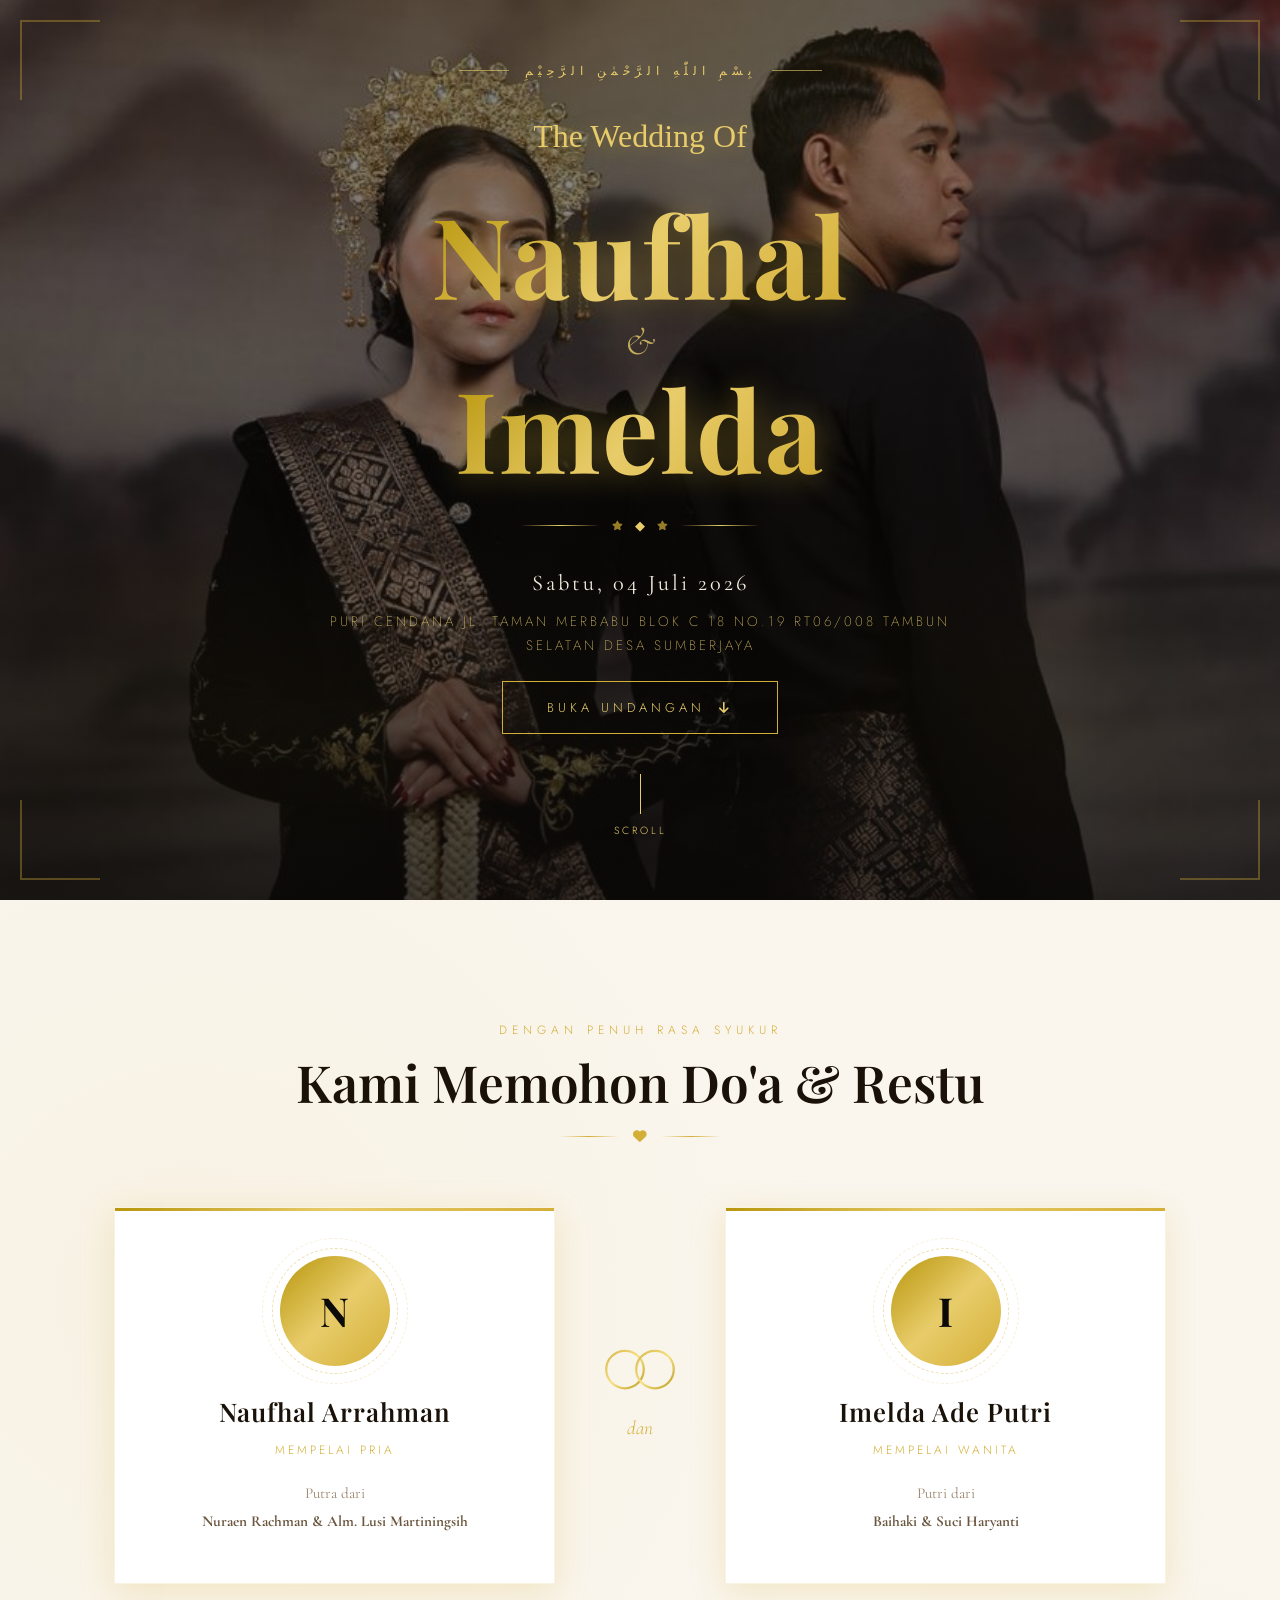
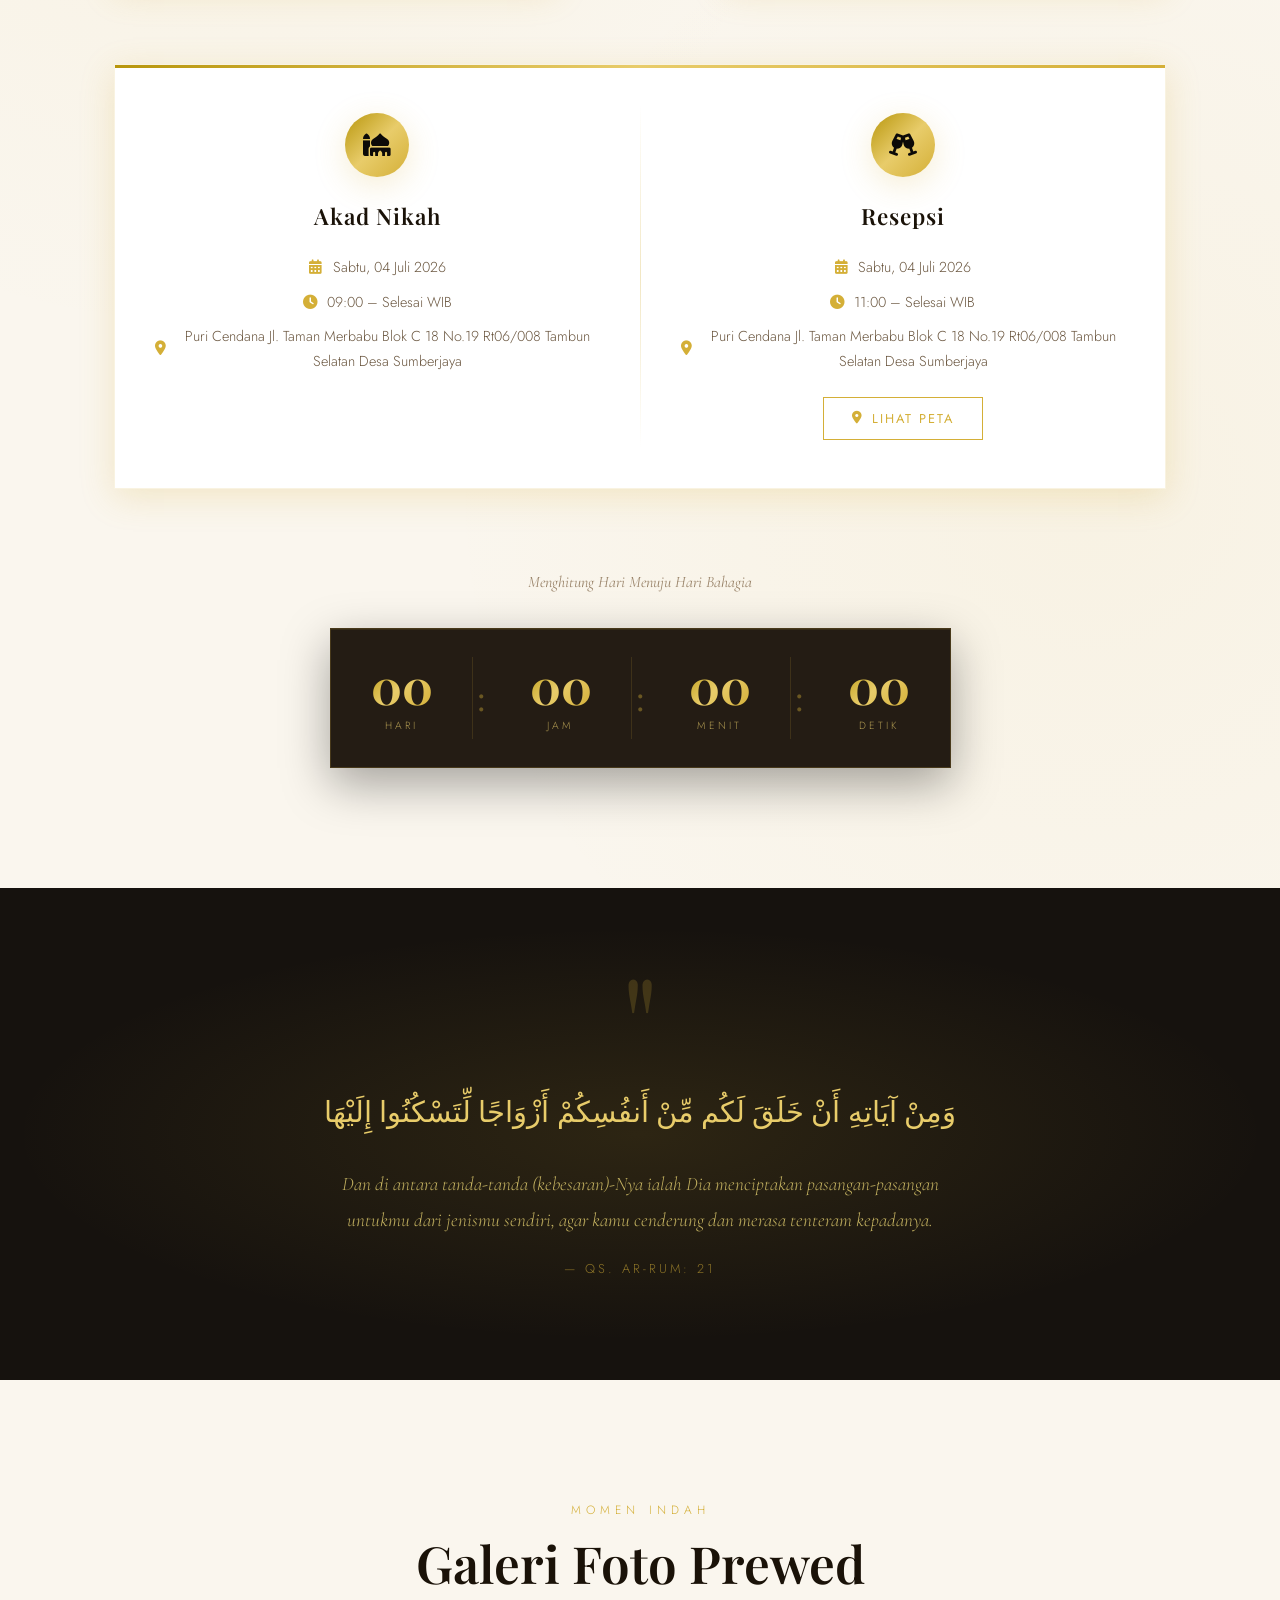
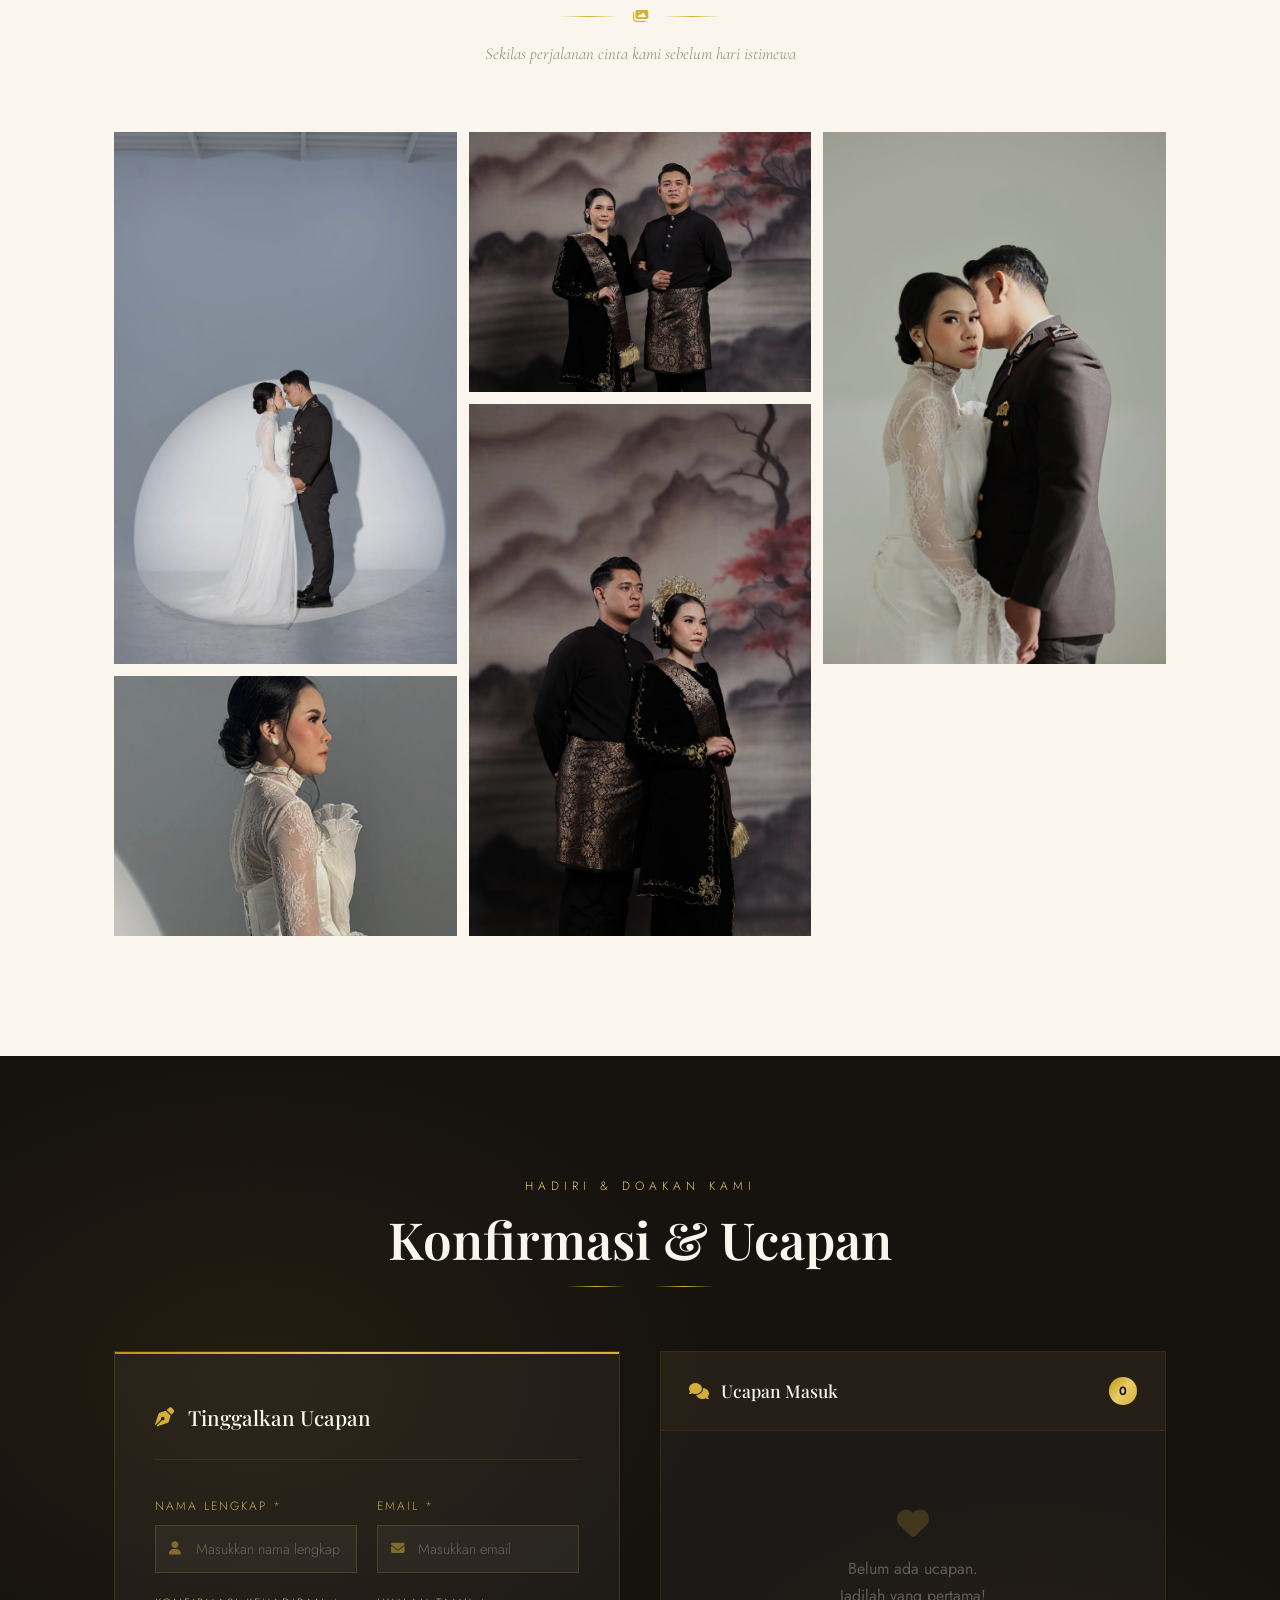
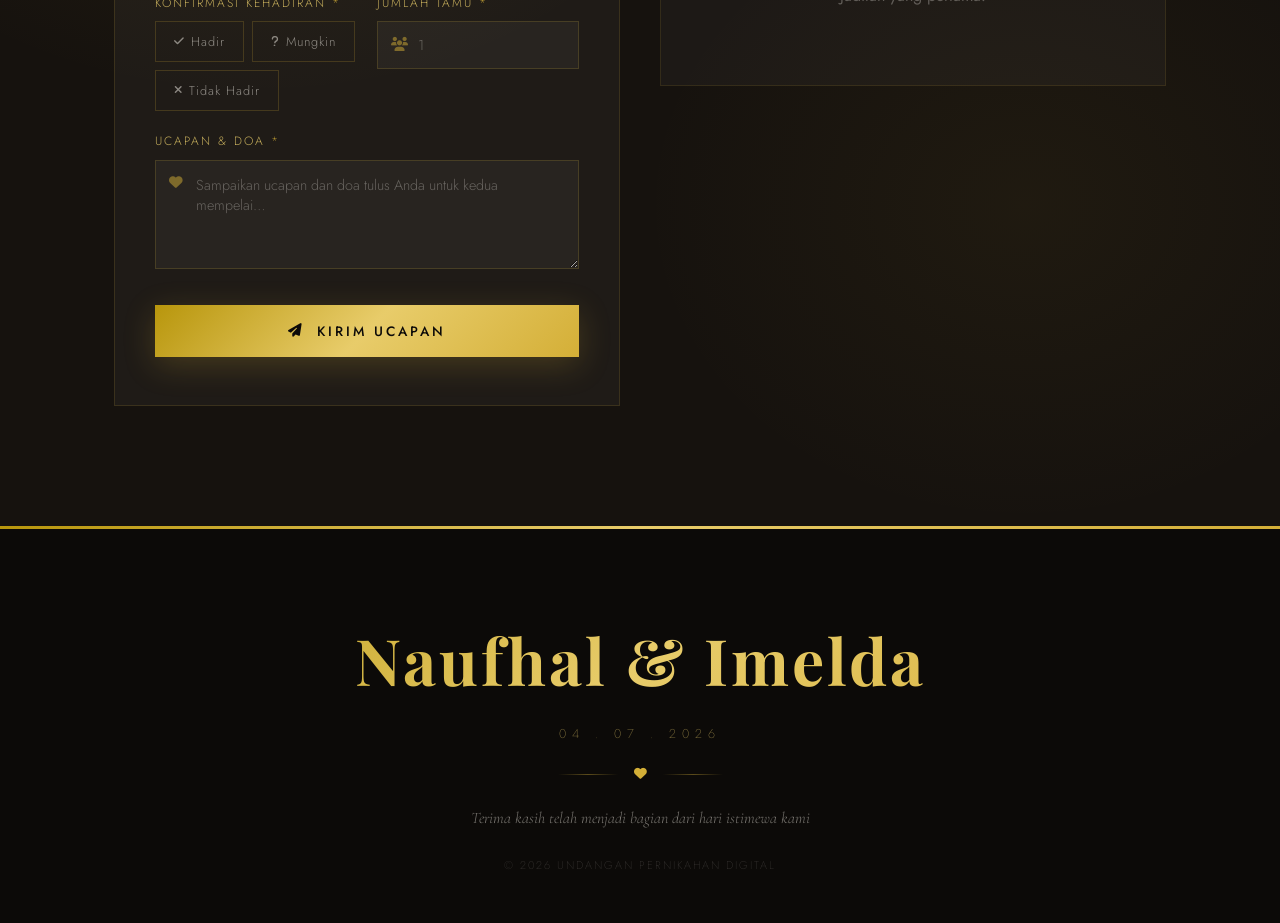
==== commit 3f4f457e: "Add files via upload" ====
--- a/index.html
+++ b/index.html
@@ -3,1695 +3,1924 @@
 <head>
     <meta charset="UTF-8">
     <meta name="viewport" content="width=device-width, initial-scale=1.0">
-    <title>The Wedding of</title>
+    <title>Undangan Pernikahan Digital — Naufhal & Imelda</title>
     <link rel="preconnect" href="https://fonts.googleapis.com">
     <link rel="preconnect" href="https://fonts.gstatic.com" crossorigin>
-    <link href="https://fonts.googleapis.com/css2?family=Great+Vibes&family=Playfair+Display:ital,wght@0,400;0,700;1,400&family=Cormorant+Garamond:ital,wght@0,300;0,400;1,300&family=Montserrat:wght@300;400;500;600&display=swap" rel="stylesheet">
+    <link href="https://fonts.googleapis.com/css2?family=Playfair+Display:ital,wght@0,400;0,500;0,600;0,700;0,900;1,400;1,600&family=Cormorant+Garamond:ital,wght@0,300;0,400;0,500;0,600;1,300;1,400&family=Jost:wght@200;300;400;500&display=swap" rel="stylesheet">
     <link rel="stylesheet" href="https://cdnjs.cloudflare.com/ajax/libs/font-awesome/6.4.0/css/all.min.css">
     <style>
-        * {
-            margin: 0;
-            padding: 0;
-            box-sizing: border-box;
-        }
-
-        body {
-            font-family: 'Montserrat', sans-serif;
-            background: linear-gradient(135deg, #f8f9fa 0%, #e9ecef 50%, #f1f3f5 100%);
-            color: #2c3e50;
-            overflow-x: hidden;
-            line-height: 1.6;
-        }
-
-        /* Flower Ornaments */
-        .flower-ornament {
-            position: absolute;
-            width: 120px;
-            height: 120px;
-            background-image: url("data:image/svg+xml,%3Csvg xmlns='http://www.w3.org/2000/svg' viewBox='0 0 100 100'%3E%3Cpath d='M50 10 C30 10, 20 30, 20 50 C20 70, 30 90, 50 90 C70 90, 80 70, 80 50 C80 30, 70 10, 50 10 Z' fill='%23d4af37' opacity='0.3'/%3E%3Ccircle cx='50' cy='50' r='15' fill='%23d4af37' opacity='0.5'/%3E%3C/svg%3E");
-            background-size: contain;
-            background-repeat: no-repeat;
-            opacity: 0.6;
-            z-index: 1;
-        }
-
-        .flower-top-left {
-            top: 20px;
-            left: 20px;
-            transform: rotate(-15deg);
-        }
-
-        .flower-top-right {
-            top: 20px;
-            right: 20px;
-            transform: rotate(15deg) scaleX(-1);
-        }
-
-        .flower-bottom-left {
-            bottom: 20px;
-            left: 20px;
-            transform: rotate(15deg) scaleY(-1);
-        }
-
-        .flower-bottom-right {
-            bottom: 20px;
-            right: 20px;
-            transform: rotate(-15deg) scale(-1);
-        }
-
-        /* Luxury Hero Section */
-        .hero {
-            position: relative;
-            min-height: 100vh;
-            display: flex;
-            align-items: center;
-            justify-content: center;
-            background: radial-gradient(ellipse at center, rgba(212,175,55,0.1) 0%, rgba(255,255,255,0.95) 50%, rgba(248,249,250,0.95) 100%);
-            overflow: hidden;
-        }
-
-        .hero::before {
-            content: '';
-            position: absolute;
-            top: 0;
-            left: 0;
-            right: 0;
-            bottom: 0;
-            background-image: url('https://images.unsplash.com/photo-1519741497675-19ec5f9c542d?ixlib=rb-4.0.3&auto=format&fit=crop&w=1950&q=80');
-            background-size: cover;
-            background-position: center;
-            opacity: 0.08;
-            z-index: -1;
-        }
-
-        .hero::after {
-            content: '';
-            position: absolute;
-            top: -50%;
-            left: -50%;
-            width: 200%;
-            height: 200%;
-            background: conic-gradient(from 0deg at 50% 50%, transparent 0deg, rgba(212,175,55,0.05) 60deg, transparent 120deg, rgba(212,175,55,0.05) 180deg, transparent 240deg, rgba(212,175,55,0.05) 300deg, transparent 360deg);
-            animation: rotate 60s linear infinite;
-            z-index: -1;
-        }
-
-        @keyframes rotate {
-            from { transform: rotate(0deg); }
-            to { transform: rotate(360deg); }
-        }
-
-        .hero-content {
-            text-align: center;
-            padding: 40px 20px;
-            max-width: 600px;
-            position: relative;
-            z-index: 2;
-        }
-
-        .hero-content::before {
-            content: '';
-            position: absolute;
-            top: -100px;
-            left: -100px;
-            right: -100px;
-            bottom: -100px;
-            background: radial-gradient(circle at center, rgba(212,175,55,0.1) 0%, transparent 70%);
-            z-index: -1;
-        }
-
-        .dear-text {
-            font-family: 'Great Vibes', cursive;
-            font-size: 4rem;
-            color: #d4af37;
-            margin-bottom: 50px;
-            font-weight: 400;
-            text-shadow: 2px 2px 4px rgba(0,0,0,0.1);
-            animation: shimmer 3s ease-in-out infinite;
-        }
-
-        @keyframes shimmer {
-            0%, 100% { opacity: 0.8; }
-            50% { opacity: 1; }
-        }
-
-        .btn-open {
-            display: inline-block;
-            padding: 20px 60px;
-            background: linear-gradient(135deg, #d4af37 0%, #f5e07a 50%, #d4af37 100%);
-            color: white;
-            text-decoration: none;
-            border-radius: 50px;
-            font-weight: 600;
-            font-size: 1.2rem;
-            letter-spacing: 2px;
-            transition: all 0.4s ease;
-            border: none;
-            cursor: pointer;
-            box-shadow: 0 10px 30px rgba(212, 175, 55, 0.3), inset 0 1px 0 rgba(255,255,255,0.3);
-            position: relative;
-            overflow: hidden;
-        }
-
-        .btn-open::before {
-            content: '';
-            position: absolute;
-            top: 0;
-            left: -100%;
-            width: 100%;
-            height: 100%;
-            background: linear-gradient(90deg, transparent, rgba(255,255,255,0.3), transparent);
-            transition: left 0.5s;
-        }
-
-        .btn-open:hover::before {
-            left: 100%;
-        }
-
-        .btn-open:hover {
-            transform: translateY(-5px) scale(1.05);
-            box-shadow: 0 15px 40px rgba(212, 175, 55, 0.4), inset 0 1px 0 rgba(255,255,255,0.3);
-        }
-
-        /* Main Content */
-        .main-content {
-            display: none;
-        }
-
-        .main-content.active {
-            display: block;
-        }
-
-        /* Section Styles */
-        .section {
-            padding: 80px 20px;
-            position: relative;
-        }
-
-        .section-white {
-            background: white;
-        }
-
-        .section-cream {
-            background: linear-gradient(135deg, #faf6ee 0%, #f4ede0 100%);
-        }
-
-        .section-title {
-            font-family: 'Playfair Display', serif;
-            font-size: 2.5rem;
-            text-align: center;
-            color: #2c3e50;
-            margin-bottom: 20px;
-            font-weight: 700;
-        }
-
-        .section-subtitle {
-            font-family: 'Cormorant Garamond', serif;
-            font-size: 1.3rem;
-            text-align: center;
-            color: #7f8c8d;
-            margin-bottom: 60px;
-            font-style: italic;
-        }
-
-        /* Countdown */
-        .countdown-timer {
-            display: flex;
-            justify-content: center;
-            gap: 40px;
-            flex-wrap: wrap;
-            margin-bottom: 50px;
-        }
-
-        .countdown-item {
-            text-align: center;
-            min-width: 120px;
-        }
-
-        .countdown-number {
-            font-family: 'Playfair Display', serif;
-            font-size: 3.5rem;
-            font-weight: 700;
-            color: #d4af37;
-            display: block;
-            margin-bottom: 10px;
-            line-height: 1;
-        }
-
-        .countdown-label {
-            font-size: 0.9rem;
-            text-transform: uppercase;
-            letter-spacing: 2px;
-            color: #7f8c8d;
-            font-weight: 500;
-        }
-
-        /* Luxury Couple Section */
-        .couple-container {
-            display: flex;
-            justify-content: center;
-            align-items: center;
-            gap: 80px;
-            flex-wrap: wrap;
-            max-width: 1200px;
-            margin: 0 auto;
-            position: relative;
-        }
-
-        .couple-container::before {
-            content: '';
-            position: absolute;
-            top: 50%;
-            left: 50%;
-            transform: translate(-50%, -50%);
-            width: 300px;
-            height: 300px;
-            background: radial-gradient(circle, rgba(212,175,55,0.1) 0%, transparent 70%);
-            border-radius: 50%;
-            z-index: 1;
-        }
-
-        .couple-card {
-            text-align: center;
-            flex: 1;
-            min-width: 350px;
-            position: relative;
-            z-index: 2;
-        }
-
-        .couple-image-wrapper {
-            position: relative;
-            display: inline-block;
-            margin-bottom: 40px;
-        }
-
-        .couple-image-wrapper::before {
-            content: '';
-            position: absolute;
-            top: -15px;
-            left: -15px;
-            right: -15px;
-            bottom: -15px;
-            background: linear-gradient(135deg, #d4af37, #f5e07a, #d4af37);
-            border-radius: 50%;
-            z-index: -1;
-            animation: rotate 10s linear infinite;
-        }
-
-        @keyframes rotate {
-            from { transform: rotate(0deg); }
-            to { transform: rotate(360deg); }
-        }
-
-        .couple-image-wrapper::after {
-            content: '';
-            position: absolute;
-            top: -8px;
-            left: -8px;
-            right: -8px;
-            bottom: -8px;
-            background: white;
-            border-radius: 50%;
-            z-index: -1;
-        }
-
-        .couple-image {
-            width: 320px;
-            height: 320px;
-            border-radius: 50%;
-            object-fit: cover;
-            border: 8px solid transparent;
-            background: linear-gradient(white, white) padding-box,
-                        linear-gradient(135deg, #d4af37, #f5e07a) border-box;
-            box-shadow: 0 20px 60px rgba(0,0,0,0.15), 
-                        inset 0 0 0 2px rgba(212,175,55,0.3),
-                        inset 0 0 20px rgba(212,175,55,0.1);
-            transition: all 0.4s ease;
-            position: relative;
-            z-index: 1;
-        }
-
-        .couple-image:hover {
-            transform: scale(1.05);
-            box-shadow: 0 25px 70px rgba(0,0,0,0.2), 
-                        inset 0 0 0 2px rgba(212,175,55,0.5),
-                        inset 0 0 30px rgba(212,175,55,0.2);
-        }
-
-        .couple-name {
-            font-family: 'Playfair Display', serif;
-            font-size: 2.8rem;
-            color: #2c3e50;
-            margin-bottom: 20px;
-            font-weight: 700;
-            text-shadow: 1px 1px 2px rgba(0,0,0,0.1);
-            background: linear-gradient(135deg, #2c3e50, #d4af37);
-            -webkit-background-clip: text;
-            -webkit-text-fill-color: transparent;
-            background-clip: text;
-        }
-
-        .couple-parents {
-            font-family: 'Cormorant Garamond', serif;
-            font-size: 1.3rem;
-            color: #7f8c8d;
-            font-style: italic;
-            line-height: 1.6;
-            background: rgba(212,175,55,0.05);
-            padding: 20px;
-            border-radius: 15px;
-            border: 1px solid rgba(212,175,55,0.1);
-        }
-
-        .couple-and {
-            font-family: 'Great Vibes', cursive;
-            font-size: 4rem;
-            color: #d4af37;
-            align-self: center;
-            text-shadow: 2px 2px 4px rgba(0,0,0,0.1);
-            position: relative;
-            z-index: 3;
-        }
-
-        .couple-and::before {
-            content: '❦';
-            position: absolute;
-            top: -30px;
-            left: 50%;
-            transform: translateX(-50%);
-            font-size: 2rem;
-            color: #d4af37;
-            opacity: 0.6;
-        }
-
-        .couple-and::after {
-            content: '❦';
-            position: absolute;
-            bottom: -30px;
-            left: 50%;
-            transform: translateX(-50%);
-            font-size: 2rem;
-            color: #d4af37;
-            opacity: 0.6;
-        }
-
-        /* Event Cards */
-        .event-cards {
-            display: flex;
-            justify-content: center;
-            gap: 50px;
-            flex-wrap: wrap;
-            max-width: 1000px;
-            margin: 0 auto;
-        }
-
-        .event-card {
-            flex: 1;
-            min-width: 350px;
-            padding: 50px 40px;
-            background: white;
-            border-radius: 20px;
-            box-shadow: 0 15px 40px rgba(0,0,0,0.08);
-            text-align: center;
-            transition: all 0.3s ease;
-            position: relative;
-            overflow: hidden;
-        }
-
-        .event-card::before {
-            content: '';
-            position: absolute;
-            top: 0;
-            left: 0;
-            right: 0;
-            height: 5px;
-            background: linear-gradient(90deg, #d4af37, #f5e07a);
-        }
-
-        .event-card:hover {
-            transform: translateY(-8px);
-            box-shadow: 0 20px 50px rgba(0,0,0,0.12);
-        }
-
-        .event-icon {
-            font-size: 3.5rem;
-            color: #d4af37;
-            margin-bottom: 25px;
-        }
-
-        .event-title {
-            font-family: 'Playfair Display', serif;
-            font-size: 2rem;
-            color: #2c3e50;
-            margin-bottom: 20px;
-            font-weight: 700;
-        }
-
-        .event-date {
-            font-size: 1.2rem;
-            color: #d4af37;
-            margin-bottom: 10px;
-            font-weight: 600;
-        }
-
-        .event-time {
-            font-size: 1rem;
-            color: #7f8c8d;
-            margin-bottom: 15px;
-        }
-
-        .event-location {
-            font-size: 1.1rem;
-            color: #7f8c8d;
-            margin-bottom: 25px;
-            line-height: 1.6;
-        }
-
-        .btn-map {
-            display: inline-block;
-            padding: 12px 30px;
-            background: #d4af37;
-            color: white;
-            text-decoration: none;
-            border-radius: 25px;
-            font-size: 0.95rem;
-            transition: all 0.3s ease;
-            font-weight: 500;
-        }
-
-        .btn-map:hover {
-            background: #b8960c;
-            transform: translateY(-2px);
-        }
-
-        /* Luxury Gallery */
-        .gallery-grid {
-            display: grid;
-            grid-template-columns: repeat(auto-fit, minmax(300px, 1fr));
-            gap: 30px;
-            max-width: 1200px;
-            margin: 0 auto;
-        }
-
-        .gallery-item {
-            position: relative;
-            overflow: hidden;
-            border-radius: 25px;
-            height: 350px;
-            cursor: pointer;
-            box-shadow: 0 15px 40px rgba(0,0,0,0.15);
-            transition: all 0.4s ease;
-        }
-
-        .gallery-item::before {
-            content: '';
-            position: absolute;
-            top: -3px;
-            left: -3px;
-            right: -3px;
-            bottom: -3px;
-            background: linear-gradient(135deg, #d4af37, #f5e07a, #d4af37);
-            border-radius: 25px;
-            z-index: -1;
-            opacity: 0;
-            transition: opacity 0.3s ease;
-        }
-
-        .gallery-item:hover::before {
-            opacity: 1;
-        }
-
-        .gallery-item:hover {
-            transform: translateY(-10px) scale(1.02);
-            box-shadow: 0 25px 60px rgba(0,0,0,0.2);
-        }
-
-        .gallery-item img {
-            width: 100%;
-            height: 100%;
-            object-fit: cover;
-            transition: all 0.6s cubic-bezier(0.4, 0, 0.2, 1);
-            filter: brightness(0.95);
-        }
-
-        .gallery-item:hover img {
-            transform: scale(1.1) rotate(2deg);
-            filter: brightness(1.05);
-        }
-
-        .gallery-overlay {
-            position: absolute;
-            top: 0;
-            left: 0;
-            width: 100%;
-            height: 100%;
-            background: linear-gradient(135deg, rgba(212,175,55,0.9), rgba(245,224,122,0.9));
-            display: flex;
-            align-items: center;
-            justify-content: center;
-            opacity: 0;
-            transition: all 0.4s ease;
-            border-radius: 25px;
-        }
-
-        .gallery-item:hover .gallery-overlay {
-            opacity: 1;
-        }
-
-        .gallery-icon {
-            font-size: 3rem;
-            color: white;
-            transform: scale(0.8);
-            transition: all 0.3s ease;
-        }
-
-        .gallery-item:hover .gallery-icon {
-            transform: scale(1);
-        }
-
-        /* Wishes Form */
-        .wishes-form {
-            max-width: 700px;
-            margin: 0 auto 60px;
-            padding: 50px;
-            background: white;
-            border-radius: 20px;
-            box-shadow: 0 15px 40px rgba(0,0,0,0.08);
-        }
-
-        .form-group {
-            margin-bottom: 30px;
-        }
-
-        .form-group label {
-            display: block;
-            margin-bottom: 10px;
-            font-weight: 600;
-            color: #2c3e50;
-            font-size: 1rem;
-        }
-
-        .form-group input,
-        .form-group textarea,
-        .form-group select {
-            width: 100%;
-            padding: 15px 20px;
-            border: 2px solid #e9ecef;
-            border-radius: 10px;
-            font-family: 'Montserrat', sans-serif;
-            font-size: 1rem;
-            transition: all 0.3s ease;
-            background: #faf6ee;
-        }
-
-        .form-group input:focus,
-        .form-group textarea:focus,
-        .form-group select:focus {
-            outline: none;
-            border-color: #d4af37;
-            background: white;
-        }
-
-        .form-group textarea {
-            resize: vertical;
-            min-height: 140px;
-        }
-
-        .attendance-options {
-            display: flex;
-            gap: 30px;
-            margin-top: 15px;
-        }
-
-        .attendance-option {
-            display: flex;
-            align-items: center;
-            gap: 10px;
-        }
-
-        .attendance-option input[type="radio"] {
-            width: auto;
-            margin: 0;
-        }
-
-        /* Wishes Display */
-        .wishes-display {
-            max-width: 900px;
-            margin: 0 auto;
-        }
-
-        .wish-item {
-            padding: 30px;
-            background: white;
-            border-radius: 15px;
-            margin-bottom: 20px;
-            box-shadow: 0 10px 30px rgba(0,0,0,0.05);
-            border-left: 5px solid #d4af37;
-        }
-
-        .wish-header {
-            display: flex;
-            justify-content: space-between;
-            align-items: center;
-            margin-bottom: 15px;
-        }
-
-        .wish-name {
-            font-weight: 700;
-            color: #2c3e50;
-            font-size: 1.2rem;
-        }
-
-        .wish-date {
-            color: #7f8c8d;
-            font-size: 0.9rem;
-        }
-
-        .wish-message {
-            color: #34495e;
-            line-height: 1.7;
-            font-size: 1.05rem;
-        }
-
-        .wish-attendance {
-            margin-top: 15px;
-            padding: 8px 20px;
-            background: linear-gradient(135deg, #d4af37, #f5e07a);
-            color: white;
-            display: inline-block;
-            border-radius: 20px;
-            font-size: 0.85rem;
-            font-weight: 500;
-        }
-
-        /* Gift Section */
-        .gift-container {
-            max-width: 1000px;
-            margin: 0 auto;
-            text-align: center;
-        }
-
-        .gift-text {
-            font-family: 'Cormorant Garamond', serif;
-            font-size: 1.3rem;
-            color: #7f8c8d;
-            margin-bottom: 50px;
-            font-style: italic;
-            line-height: 1.6;
-        }
-
-        .gift-link {
-            display: inline-block;
-            padding: 15px 40px;
-            background: linear-gradient(135deg, #d4af37, #f5e07a);
-            color: white;
-            text-decoration: none;
-            border-radius: 30px;
-            font-weight: 600;
-            font-size: 1.1rem;
-            transition: all 0.3s ease;
-            margin-bottom: 50px;
-        }
-
-        .gift-link:hover {
-            transform: translateY(-3px);
-            box-shadow: 0 10px 30px rgba(212, 175, 55, 0.3);
-        }
-
-        .bank-info {
-            display: flex;
-            justify-content: center;
-            gap: 60px;
-            flex-wrap: wrap;
-            margin-bottom: 50px;
-        }
-
-        .bank-card {
-            text-align: center;
-            padding: 40px 30px;
-            background: white;
-            border-radius: 20px;
-            box-shadow: 0 15px 40px rgba(0,0,0,0.08);
-            min-width: 300px;
-        }
-
-        .bank-icon {
-            font-size: 3rem;
-            color: #d4af37;
-            margin-bottom: 20px;
-        }
-
-        .bank-name {
-            font-family: 'Playfair Display', serif;
-            font-size: 1.8rem;
-            color: #2c3e50;
-            margin-bottom: 15px;
-            font-weight: 700;
-        }
-
-        .bank-number {
-            font-family: 'Montserrat', sans-serif;
-            font-size: 1.4rem;
-            color: #d4af37;
-            margin-bottom: 10px;
-            font-weight: 600;
-        }
-
-        .bank-holder {
-            font-size: 1rem;
-            color: #7f8c8d;
-            margin-bottom: 20px;
-        }
-
-        .btn-copy {
-            display: inline-block;
-            padding: 12px 30px;
-            background: #d4af37;
-            color: white;
-            text-decoration: none;
-            border-radius: 25px;
-            font-size: 0.95rem;
-            transition: all 0.3s ease;
-            cursor: pointer;
-            border: none;
-            font-weight: 500;
-        }
-
-        .btn-copy:hover {
-            background: #b8960c;
-            transform: translateY(-2px);
-        }
-
-        .gift-address {
-            background: white;
-            padding: 40px;
-            border-radius: 20px;
-            box-shadow: 0 15px 40px rgba(0,0,0,0.08);
-            margin-bottom: 30px;
-        }
-
-        .address-title {
-            font-family: 'Playfair Display', serif;
-            font-size: 1.5rem;
-            color: #2c3e50;
-            margin-bottom: 20px;
-            font-weight: 700;
-        }
-
-        .address-text {
-            font-size: 1.1rem;
-            color: #7f8c8d;
-            line-height: 1.6;
-            margin-bottom: 20px;
-        }
-
-        /* Footer */
-        .footer {
-            background: #2c3e50;
-            color: white;
-            padding: 60px 20px 40px;
-            text-align: center;
-            position: relative;
-        }
-
-        .footer::before {
-            content: '';
-            position: absolute;
-            top: 0;
-            left: 0;
-            right: 0;
-            height: 5px;
-            background: linear-gradient(90deg, #d4af37, #f5e07a);
-        }
-
-        .footer-text {
-            font-family: 'Cormorant Garamond', serif;
-            font-size: 1.3rem;
-            font-style: italic;
-            margin-bottom: 30px;
-            line-height: 1.6;
-            max-width: 800px;
-            margin-left: auto;
-            margin-right: auto;
-        }
-
-        .footer-couple {
-            font-family: 'Playfair Display', serif;
-            font-size: 2rem;
-            color: #d4af37;
-            margin-bottom: 30px;
-            font-weight: 700;
-        }
-
-        .footer-thanks {
-            font-family: 'Cormorant Garamond', serif;
-            font-size: 1.2rem;
-            font-style: italic;
-            margin-bottom: 40px;
-            opacity: 0.9;
-        }
-
-        .social-links {
-            display: flex;
-            justify-content: center;
-            gap: 25px;
-            margin-bottom: 30px;
-        }
-
-        .social-link {
-            display: flex;
-            align-items: center;
-            justify-content: center;
-            width: 50px;
-            height: 50px;
-            background: rgba(212, 175, 55, 0.2);
-            color: #d4af37;
-            border-radius: 50%;
-            text-decoration: none;
-            transition: all 0.3s ease;
-            font-size: 1.2rem;
-        }
-
-        .social-link:hover {
-            background: #d4af37;
-            color: white;
-            transform: translateY(-3px);
-        }
-
-        .footer-copyright {
-            font-size: 0.9rem;
-            opacity: 0.7;
-            margin-top: 30px;
-        }
-
-        /* Live Stream Section */
-        .live-section {
-            background: white;
-            padding: 60px 20px;
-            text-align: center;
-        }
-
-        .live-text {
-            font-family: 'Cormorant Garamond', serif;
-            font-size: 1.3rem;
-            color: #7f8c8d;
-            margin-bottom: 40px;
-            font-style: italic;
-            line-height: 1.6;
-            max-width: 800px;
-            margin-left: auto;
-            margin-right: auto;
-        }
-
-        .live-buttons {
-            display: flex;
-            justify-content: center;
-            gap: 30px;
-            flex-wrap: wrap;
-        }
-
-        .btn-live {
-            display: inline-block;
-            padding: 15px 40px;
-            background: linear-gradient(135deg, #d4af37, #f5e07a);
-            color: white;
-            text-decoration: none;
-            border-radius: 30px;
-            font-weight: 600;
-            font-size: 1.1rem;
-            transition: all 0.3s ease;
-        }
-
-        .btn-live:hover {
-            transform: translateY(-3px);
-            box-shadow: 0 10px 30px rgba(212, 175, 55, 0.3);
-        }
-
-        /* QR Section */
-        .qr-section {
-            background: linear-gradient(135deg, #faf6ee 0%, #f4ede0 100%);
-            padding: 60px 20px;
-        }
-
-        .qr-container {
-            max-width: 400px;
-            margin: 0 auto;
-            text-align: center;
-            background: white;
-            padding: 40px;
-            border-radius: 20px;
-            box-shadow: 0 15px 40px rgba(0,0,0,0.08);
-        }
-
-        .qr-title {
-            font-family: 'Playfair Display', serif;
-            font-size: 1.5rem;
-            color: #2c3e50;
-            margin-bottom: 20px;
-            font-weight: 700;
-        }
-
-        .qr-subtitle {
-            font-size: 1.1rem;
-            color: #7f8c8d;
-            margin-bottom: 30px;
-        }
-
-        .qr-code {
-            width: 200px;
-            height: 200px;
-            margin: 30px auto;
-            background: #f8f9fa;
-            border: 2px solid #e9ecef;
-            border-radius: 15px;
-            display: flex;
-            align-items: center;
-            justify-content: center;
-            font-size: 4rem;
-            color: #d4af37;
-        }
-
-        .btn-download {
-            display: inline-block;
-            padding: 12px 30px;
-            background: #d4af37;
-            color: white;
-            text-decoration: none;
-            border-radius: 25px;
-            font-size: 0.95rem;
-            transition: all 0.3s ease;
-            font-weight: 500;
-        }
-
-        .btn-download:hover {
-            background: #b8960c;
-            transform: translateY(-2px);
-        }
-
-        /* Animations */
-        @keyframes fadeInUp {
-            from {
-                opacity: 0;
-                transform: translateY(40px);
-            }
-            to {
-                opacity: 1;
-                transform: translateY(0);
-            }
-        }
-
-        .fade-in-up {
-            opacity: 0;
-            transform: translateY(40px);
-            transition: all 0.8s ease;
-        }
-
-        .fade-in-up.visible {
-            opacity: 1;
-            transform: translateY(0);
-        }
-
-        /* Music Player */
-        .music-player {
-            position: fixed;
-            bottom: 30px;
-            right: 30px;
-            z-index: 1000;
-        }
-
-        .music-toggle {
-            width: 60px;
-            height: 60px;
-            border-radius: 50%;
-            background: linear-gradient(135deg, #d4af37, #f5e07a);
-            color: white;
-            border: none;
-            cursor: pointer;
-            display: flex;
-            align-items: center;
-            justify-content: center;
-            font-size: 1.3rem;
-            box-shadow: 0 8px 25px rgba(212, 175, 55, 0.3);
-            transition: all 0.3s ease;
-        }
-
-        .music-toggle:hover {
-            transform: scale(1.1);
-            box-shadow: 0 12px 35px rgba(212, 175, 55, 0.4);
-        }
-
-        .music-toggle.playing {
-            animation: pulse 2s infinite;
-        }
-
-        @keyframes pulse {
-            0% {
-                box-shadow: 0 8px 25px rgba(212, 175, 55, 0.4);
-            }
-            50% {
-                box-shadow: 0 8px 35px rgba(212, 175, 55, 0.6);
-            }
-            100% {
-                box-shadow: 0 8px 25px rgba(212, 175, 55, 0.4);
-            }
-        }
-
-        /* Modal */
-        .modal {
-            display: none;
-            position: fixed;
-            top: 0;
-            left: 0;
-            width: 100%;
-            height: 100vh;
-            background: rgba(0,0,0,0.8);
-            z-index: 2000;
-            align-items: center;
-            justify-content: center;
-        }
-
-        .modal.active {
-            display: flex;
-        }
-
-        .modal-content {
-            background: white;
-            padding: 50px;
-            border-radius: 20px;
-            max-width: 600px;
-            width: 90%;
-            text-align: center;
-            position: relative;
-            max-height: 90vh;
-            overflow-y: auto;
-        }
-
-        .modal-close {
-            position: absolute;
-            top: 20px;
-            right: 20px;
-            background: none;
-            border: none;
-            font-size: 2rem;
-            cursor: pointer;
-            color: #7f8c8d;
-            transition: color 0.3s ease;
-        }
-
-        .modal-close:hover {
-            color: #2c3e50;
-        }
-
-        /* Responsive */
-        @media (max-width: 768px) {
-            .dear-text {
-                font-size: 2.5rem;
-            }
-
-            .countdown-timer {
-                gap: 20px;
-            }
-
-            .countdown-number {
-                font-size: 2.5rem;
-            }
-
-            .couple-container {
-                flex-direction: column;
-            }
-
-            .couple-and {
-                margin: 40px 0;
-            }
-
-            .event-cards {
-                flex-direction: column;
-            }
-
-            .gallery-grid {
-                grid-template-columns: repeat(auto-fit, minmax(250px, 1fr));
-            }
-
-            .bank-info {
-                flex-direction: column;
-            }
-
-            .live-buttons {
-                flex-direction: column;
-            }
-
-            .flower-ornament {
-                width: 80px;
-                height: 80px;
-            }
-        }
+/* ═══════════════════════════════════════════════
+   LUXURY WEDDING INVITATION — styles.css
+   Aesthetic: Gold Foil · Dark Velvet · Baroque Elegance
+═══════════════════════════════════════════════ */
+
+@import url('https://fonts.googleapis.com/css2?family=Playfair+Display:ital,wght@0,400;0,500;0,600;0,700;0,900;1,400;1,600&family=Cormorant+Garamond:ital,wght@0,300;0,400;0,500;0,600;1,300;1,400&family=Jost:wght@200;300;400;500&display=swap');
+
+/* ─── TOKENS ─── */
+:root {
+    --gold-1: #b8960c;
+    --gold-2: #d4af37;
+    --gold-3: #e8cc6a;
+    --gold-4: #f5e07a;
+    --gold-5: #fdf3c0;
+    --dark-1: #0c0a08;
+    --dark-2: #16120e;
+    --dark-3: #241c14;
+    --dark-4: #3a2e1e;
+    --cream-1: #faf6ee;
+    --cream-2: #f4ede0;
+    --cream-3: #ede0cc;
+    --text-dark: #1a1208;
+    --text-mid: #6b5740;
+    --text-light: #9a846a;
+    --gold-grad: linear-gradient(135deg, var(--gold-1) 0%, var(--gold-3) 50%, var(--gold-2) 100%);
+    --gold-grad-h: linear-gradient(135deg, var(--gold-4) 0%, var(--gold-2) 50%, var(--gold-1) 100%);
+    --dark-grad: linear-gradient(180deg, var(--dark-2) 0%, var(--dark-3) 100%);
+    --shadow-gold: 0 8px 32px rgba(212, 175, 55, 0.22);
+    --shadow-dark: 0 16px 48px rgba(0, 0, 0, 0.35);
+    --ease: cubic-bezier(0.4, 0, 0.2, 1);
+    --font-display: 'Playfair Display', Georgia, serif;
+    --font-serif: 'Cormorant Garamond', Georgia, serif;
+    --font-sans: 'Jost', sans-serif;
+}
+
+/* ─── RESET & BASE ─── */
+*, *::before, *::after { margin: 0; padding: 0; box-sizing: border-box; }
+html { scroll-behavior: smooth; font-size: 16px; }
+
+body {
+    font-family: var(--font-sans);
+    background: var(--cream-1);
+    color: var(--text-dark);
+    overflow-x: hidden;
+    line-height: 1.7;
+}
+
+/* ─── PARTICLES CANVAS ─── */
+.particles-canvas {
+    position: fixed;
+    top: 0; left: 0;
+    width: 100%; height: 100%;
+    pointer-events: none;
+    z-index: 0;
+    opacity: 0.6;
+}
+
+/* ─── ANIMATIONS ─── */
+@keyframes fadeUp {
+    from { opacity: 0; transform: translateY(40px); }
+    to   { opacity: 1; transform: translateY(0); }
+}
+@keyframes fadeIn {
+    from { opacity: 0; } to { opacity: 1; }
+}
+@keyframes shimmer {
+    0%   { left: -100%; }
+    100% { left: 200%; }
+}
+@keyframes pulse {
+    0%, 100% { transform: scale(1); }
+    50%       { transform: scale(1.08); }
+}
+@keyframes rotateRing {
+    from { transform: rotate(0deg); }
+    to   { transform: rotate(360deg); }
+}
+@keyframes scrollAnim {
+    0%, 100% { opacity: 1; transform: translateY(0); }
+    50%       { opacity: 0.3; transform: translateY(12px); }
+}
+@keyframes countFlip {
+    0%   { transform: translateY(-20px); opacity: 0; }
+    100% { transform: translateY(0); opacity: 1; }
+}
+
+.animate-fadeup {
+    opacity: 0;
+    animation: fadeUp 0.9s var(--ease) var(--d, 0s) forwards;
+}
+
+/* ─── SCROLL REVEAL ─── */
+.reveal { opacity: 0; transform: translateY(50px); transition: opacity 0.9s var(--ease), transform 0.9s var(--ease); }
+.reveal.revealed { opacity: 1; transform: translateY(0); }
+
+/* ─── UTILITY ─── */
+.container { max-width: 1100px; margin: 0 auto; padding: 0 24px; }
+
+/* ════════════════════════════════════════
+   HERO SECTION
+════════════════════════════════════════ */
+.hero {
+    position: relative;
+    min-height: 100vh;
+    display: flex;
+    align-items: center;
+    justify-content: center;
+    text-align: center;
+    overflow: hidden;
+    z-index: 1;
+}
+
+.hero-bg {
+    position: absolute;
+    inset: 0;
+    background: url('[data-uri]') center center / cover no-repeat;
+    z-index: 0;
+}
+
+.hero-bg::before {
+    content: '';
+    position: absolute;
+    inset: 0;
+    background:
+        radial-gradient(ellipse 80% 60% at 50% 0%, rgba(212,175,55,0.18) 0%, transparent 70%),
+        radial-gradient(ellipse 60% 40% at 20% 80%, rgba(212,175,55,0.10) 0%, transparent 60%),
+        radial-gradient(ellipse 40% 40% at 80% 80%, rgba(184,150,12,0.08) 0%, transparent 60%);
+}
+
+.hero-overlay {
+    position: absolute;
+    inset: 0;
+    background: linear-gradient(180deg,
+        rgba(12,10,8,0.45) 0%,
+        rgba(12,10,8,0.50) 50%,
+        rgba(12,10,8,0.78) 100%);
+}
+
+/* Corner ornaments */
+.hero-ornament {
+    position: absolute;
+    width: 160px;
+    height: 160px;
+    z-index: 2;
+    opacity: 0.35;
+}
+.hero-ornament::before, .hero-ornament::after {
+    content: '';
+    position: absolute;
+    background: var(--gold-2);
+}
+.hero-ornament.top-left    { top: 20px; left: 20px; }
+.hero-ornament.top-right   { top: 20px; right: 20px; transform: scaleX(-1); }
+.hero-ornament.bottom-left  { bottom: 20px; left: 20px; transform: scaleY(-1); }
+.hero-ornament.bottom-right { bottom: 20px; right: 20px; transform: scale(-1); }
+
+.hero-ornament::before {
+    width: 2px; height: 80px;
+    top: 0; left: 0;
+}
+.hero-ornament::after {
+    width: 80px; height: 2px;
+    top: 0; left: 0;
+}
+
+/* Hero content */
+.hero-content {
+    position: relative;
+    z-index: 3;
+    padding: 40px 20px;
+    max-width: 700px;
+}
+
+.hero-tag {
+    display: flex;
+    align-items: center;
+    justify-content: center;
+    gap: 16px;
+    font-family: var(--font-sans);
+    font-weight: 300;
+    font-size: 0.75rem;
+    letter-spacing: 5px;
+    text-transform: uppercase;
+    color: var(--gold-3);
+    margin-bottom: 28px;
+}
+.tag-line {
+    display: block;
+    width: 50px;
+    height: 1px;
+    background: var(--gold-3);
+    opacity: 0.6;
+}
+
+.hero-bismillah {
+    font-family: 'Traditional Arabic', 'Amiri', serif;
+    font-size: clamp(1.4rem, 3vw, 2rem);
+    color: var(--gold-3);
+    margin-bottom: 32px;
+    opacity: 0.85;
+    text-shadow: 0 2px 20px rgba(212,175,55,0.4);
+}
+
+.hero-title {
+    font-family: var(--font-display);
+    line-height: 1;
+    margin-bottom: 28px;
+    display: flex;
+    flex-direction: column;
+    align-items: center;
+    gap: 4px;
+}
+
+.name-groom, .name-bride {
+    font-size: clamp(3.5rem, 9vw, 7rem);
+    font-weight: 700;
+    background: var(--gold-grad);
+    -webkit-background-clip: text;
+    -webkit-text-fill-color: transparent;
+    background-clip: text;
+    filter: drop-shadow(0 2px 16px rgba(212,175,55,0.4));
+    line-height: 1.05;
+    letter-spacing: 2px;
+}
+
+.hero-ampersand {
+    font-family: var(--font-serif);
+    font-style: italic;
+    font-size: clamp(1.5rem, 4vw, 2.5rem);
+    color: var(--gold-3);
+    font-weight: 300;
+    margin: 4px 0;
+    opacity: 0.8;
+}
+
+.hero-divider {
+    display: flex;
+    align-items: center;
+    justify-content: center;
+    gap: 12px;
+    margin-bottom: 28px;
+}
+.divider-line { flex: 1; max-width: 80px; height: 1px; background: linear-gradient(90deg, transparent, var(--gold-3), transparent); }
+.divider-icon { color: var(--gold-2); font-size: 0.6rem; opacity: 0.7; }
+.divider-diamond { color: var(--gold-3); font-size: 0.8rem; }
+
+.hero-date {
+    font-family: var(--font-serif);
+    font-size: clamp(1rem, 2.5vw, 1.4rem);
+    font-weight: 400;
+    color: var(--cream-2);
+    letter-spacing: 3px;
+    margin-bottom: 8px;
+}
+.hero-location {
+    font-family: var(--font-sans);
+    font-weight: 200;
+    font-size: 0.85rem;
+    letter-spacing: 3px;
+    text-transform: uppercase;
+    color: var(--gold-3);
+    opacity: 0.75;
+    margin-bottom: 24px;
+}
+
+.guest-name {
+    display: none;
+    font-family: var(--font-serif);
+    font-style: italic;
+    font-size: 1.2rem;
+    color: var(--gold-4);
+    margin-bottom: 24px;
+    padding: 12px 28px;
+    border: 1px solid rgba(212,175,55,0.3);
+    border-radius: 4px;
+    background: rgba(212,175,55,0.05);
+}
+
+/* CTA Button */
+.btn-luxury {
+    display: inline-flex;
+    align-items: center;
+    gap: 14px;
+    padding: 16px 44px;
+    background: transparent;
+    border: 1px solid var(--gold-2);
+    color: var(--gold-3);
+    font-family: var(--font-sans);
+    font-weight: 300;
+    font-size: 0.8rem;
+    letter-spacing: 4px;
+    text-transform: uppercase;
+    cursor: pointer;
+    transition: all 0.4s var(--ease);
+    position: relative;
+    overflow: hidden;
+    margin-bottom: 40px;
+}
+.btn-luxury::before {
+    content: '';
+    position: absolute;
+    inset: 0;
+    background: var(--gold-grad);
+    transform: scaleX(0);
+    transform-origin: left;
+    transition: transform 0.4s var(--ease);
+    z-index: 0;
+}
+.btn-luxury:hover::before { transform: scaleX(1); }
+.btn-luxury:hover { color: var(--dark-1); border-color: transparent; }
+.btn-text, .btn-icon { position: relative; z-index: 1; }
+.btn-icon { transition: transform 0.3s var(--ease); }
+.btn-luxury:hover .btn-icon { transform: translateY(4px); }
+
+/* Scroll indicator */
+.hero-scroll {
+    display: flex;
+    flex-direction: column;
+    align-items: center;
+    gap: 8px;
+    opacity: 0.5;
+}
+.scroll-line {
+    display: block;
+    width: 1px;
+    height: 40px;
+    background: var(--gold-3);
+    animation: scrollAnim 2s ease-in-out infinite;
+}
+.scroll-text {
+    font-size: 0.65rem;
+    letter-spacing: 3px;
+    text-transform: uppercase;
+    color: var(--gold-3);
+    font-family: var(--font-sans);
+    font-weight: 300;
+}
+
+/* ════════════════════════════════════════
+   SECTION HEADERS (shared)
+════════════════════════════════════════ */
+.section-header {
+    text-align: center;
+    margin-bottom: 64px;
+}
+.section-pre {
+    font-family: var(--font-sans);
+    font-weight: 300;
+    font-size: 0.75rem;
+    letter-spacing: 5px;
+    text-transform: uppercase;
+    color: var(--gold-2);
+    margin-bottom: 12px;
+}
+.section-heading {
+    font-family: var(--font-display);
+    font-size: clamp(2rem, 5vw, 3.2rem);
+    font-weight: 600;
+    color: var(--text-dark);
+    line-height: 1.2;
+    margin-bottom: 16px;
+}
+.heading-ornament {
+    display: flex;
+    align-items: center;
+    justify-content: center;
+    gap: 14px;
+    margin-bottom: 16px;
+}
+.heading-ornament span {
+    display: block;
+    width: 60px;
+    height: 1px;
+    background: linear-gradient(90deg, transparent, var(--gold-2), transparent);
+}
+.heading-ornament i { color: var(--gold-2); font-size: 0.85rem; }
+.section-sub {
+    font-family: var(--font-serif);
+    font-style: italic;
+    color: var(--text-light);
+    font-size: 1.05rem;
+    font-weight: 300;
+}
+
+/* ════════════════════════════════════════
+   COUPLE SECTION
+════════════════════════════════════════ */
+.section-couple {
+    position: relative;
+    padding: 120px 0;
+    background: var(--cream-1);
+    z-index: 1;
+}
+
+.section-bg-pattern {
+    position: absolute;
+    inset: 0;
+    background-image:
+        radial-gradient(circle at 15% 25%, rgba(212,175,55,0.06) 0%, transparent 40%),
+        radial-gradient(circle at 85% 75%, rgba(212,175,55,0.06) 0%, transparent 40%);
+    pointer-events: none;
+}
+
+/* Couple block */
+.couple-block {
+    display: grid;
+    grid-template-columns: 1fr auto 1fr;
+    gap: 40px;
+    align-items: center;
+    margin-bottom: 80px;
+}
+
+.person-card {
+    text-align: center;
+    padding: 48px 32px;
+    background: white;
+    border: 1px solid rgba(212,175,55,0.15);
+    box-shadow: var(--shadow-gold);
+    position: relative;
+    transition: transform 0.4s var(--ease), box-shadow 0.4s var(--ease);
+}
+.person-card::before {
+    content: '';
+    position: absolute;
+    top: 0; left: 0; right: 0;
+    height: 3px;
+    background: var(--gold-grad);
+}
+.person-card:hover {
+    transform: translateY(-8px);
+    box-shadow: 0 20px 60px rgba(212,175,55,0.2);
+}
+
+.person-photo-frame {
+    position: relative;
+    width: 110px;
+    height: 110px;
+    margin: 0 auto 24px;
+}
+.person-photo-inner {
+    width: 100%;
+    height: 100%;
+    border-radius: 50%;
+    background: var(--gold-grad);
+    display: flex;
+    align-items: center;
+    justify-content: center;
+    position: relative;
+    z-index: 2;
+}
+.person-initial {
+    font-family: var(--font-display);
+    font-size: 2.5rem;
+    font-weight: 700;
+    color: var(--dark-1);
+}
+.photo-ring {
+    position: absolute;
+    border-radius: 50%;
+    border: 1px solid var(--gold-2);
+    inset: -8px;
+    opacity: 0.4;
+    animation: rotateRing 12s linear infinite;
+    border-style: dashed;
+}
+.photo-ring-2 {
+    inset: -18px;
+    opacity: 0.2;
+    animation-direction: reverse;
+    animation-duration: 20s;
+}
+
+.person-name {
+    font-family: var(--font-display);
+    font-size: 1.6rem;
+    font-weight: 600;
+    color: var(--text-dark);
+    margin-bottom: 6px;
+    letter-spacing: 1px;
+}
+.person-role {
+    font-family: var(--font-sans);
+    font-weight: 300;
+    font-size: 0.75rem;
+    letter-spacing: 3px;
+    text-transform: uppercase;
+    color: var(--gold-2);
+    margin-bottom: 20px;
+}
+.person-parents {
+    font-family: var(--font-serif);
+    font-size: 0.95rem;
+    color: var(--text-light);
+    line-height: 1.8;
+}
+.person-parents strong { color: var(--text-mid); }
+
+/* Couple center */
+.couple-center {
+    display: flex;
+    flex-direction: column;
+    align-items: center;
+    gap: 12px;
+}
+.rings-svg { width: 90px; opacity: 0.9; }
+.couple-and {
+    font-family: var(--font-serif);
+    font-style: italic;
+    font-size: 1.2rem;
+    color: var(--gold-2);
+    font-weight: 300;
+}
+
+/* Events */
+.events-row {
+    display: grid;
+    grid-template-columns: 1fr auto 1fr;
+    gap: 0;
+    background: white;
+    border: 1px solid rgba(212,175,55,0.15);
+    box-shadow: var(--shadow-gold);
+    margin-bottom: 80px;
+    position: relative;
+    overflow: hidden;
+}
+.events-row::before {
+    content: '';
+    position: absolute;
+    top: 0; left: 0; right: 0;
+    height: 3px;
+    background: var(--gold-grad);
+}
+
+.event-card {
+    padding: 48px 40px;
+    text-align: center;
+}
+.event-card-icon {
+    width: 64px;
+    height: 64px;
+    margin: 0 auto 20px;
+    background: var(--gold-grad);
+    border-radius: 50%;
+    display: flex;
+    align-items: center;
+    justify-content: center;
+    font-size: 1.4rem;
+    color: var(--dark-1);
+    box-shadow: var(--shadow-gold);
+}
+.event-card-title {
+    font-family: var(--font-display);
+    font-size: 1.4rem;
+    font-weight: 600;
+    color: var(--text-dark);
+    margin-bottom: 20px;
+    letter-spacing: 1px;
+}
+.event-card-detail {
+    display: flex;
+    flex-direction: column;
+    gap: 10px;
+    margin-bottom: 24px;
+}
+.event-card-detail p {
+    font-family: var(--font-sans);
+    font-weight: 300;
+    font-size: 0.9rem;
+    color: var(--text-mid);
+    display: flex;
+    align-items: center;
+    justify-content: center;
+    gap: 10px;
+}
+.event-card-detail i { color: var(--gold-2); width: 14px; }
+
+.event-divider-vertical {
+    width: 1px;
+    background: linear-gradient(180deg, transparent, rgba(212,175,55,0.3), transparent);
+    margin: 40px 0;
+}
+
+.btn-map {
+    display: inline-flex;
+    align-items: center;
+    gap: 8px;
+    padding: 11px 28px;
+    background: transparent;
+    border: 1px solid var(--gold-2);
+    color: var(--gold-2);
+    font-family: var(--font-sans);
+    font-weight: 400;
+    font-size: 0.8rem;
+    letter-spacing: 2px;
+    text-transform: uppercase;
+    cursor: pointer;
+    transition: all 0.3s var(--ease);
+}
+.btn-map:hover {
+    background: var(--gold-grad);
+    color: var(--dark-1);
+    border-color: transparent;
+}
+
+/* Countdown */
+.countdown-wrapper {
+    text-align: center;
+}
+.countdown-label-top {
+    font-family: var(--font-serif);
+    font-style: italic;
+    font-size: 1rem;
+    color: var(--text-light);
+    margin-bottom: 32px;
+}
+.countdown {
+    display: inline-flex;
+    align-items: center;
+    gap: 0;
+    background: var(--dark-3);
+    border: 1px solid rgba(212,175,55,0.2);
+    box-shadow: var(--shadow-dark), inset 0 1px 0 rgba(212,175,55,0.1);
+    overflow: hidden;
+}
+.countdown-item {
+    padding: 32px 40px;
+    text-align: center;
+    position: relative;
+}
+.countdown-item:not(:last-child)::after {
+    content: '';
+    position: absolute;
+    right: 0;
+    top: 20%;
+    height: 60%;
+    width: 1px;
+    background: rgba(212,175,55,0.15);
+}
+.countdown-value-wrap { overflow: hidden; margin-bottom: 8px; }
+.countdown-value {
+    display: block;
+    font-family: var(--font-display);
+    font-size: clamp(2rem, 5vw, 3rem);
+    font-weight: 700;
+    background: var(--gold-grad);
+    -webkit-background-clip: text;
+    -webkit-text-fill-color: transparent;
+    background-clip: text;
+    animation: countFlip 0.3s var(--ease);
+    line-height: 1;
+}
+.countdown-label {
+    display: block;
+    font-family: var(--font-sans);
+    font-weight: 300;
+    font-size: 0.65rem;
+    letter-spacing: 3px;
+    text-transform: uppercase;
+    color: var(--gold-3);
+    opacity: 0.7;
+}
+.countdown-sep {
+    font-family: var(--font-display);
+    font-size: 2rem;
+    color: var(--gold-2);
+    opacity: 0.4;
+    padding: 0 4px;
+    line-height: 1;
+}
+
+/* ════════════════════════════════════════
+   QUOTE SECTION
+════════════════════════════════════════ */
+.section-quote {
+    position: relative;
+    padding: 100px 0;
+    overflow: hidden;
+    z-index: 1;
+}
+.quote-bg {
+    position: absolute;
+    inset: 0;
+    background: var(--dark-2);
+}
+.quote-bg::before {
+    content: '';
+    position: absolute;
+    inset: 0;
+    background: radial-gradient(ellipse 70% 60% at 50% 50%, rgba(212,175,55,0.12) 0%, transparent 70%);
+}
+
+.quote-block {
+    position: relative;
+    z-index: 2;
+    text-align: center;
+    max-width: 700px;
+    margin: 0 auto;
+    padding: 0 20px;
+}
+.quote-ornament {
+    font-family: var(--font-display);
+    font-size: 8rem;
+    color: var(--gold-2);
+    line-height: 0.5;
+    margin-bottom: 32px;
+    opacity: 0.2;
+    display: block;
+}
+.quote-arabic {
+    font-family: 'Traditional Arabic', 'Amiri', serif;
+    font-size: clamp(1.3rem, 3vw, 1.8rem);
+    color: var(--gold-3);
+    line-height: 2;
+    margin-bottom: 24px;
+    direction: rtl;
+}
+.quote-translation {
+    font-family: var(--font-serif);
+    font-style: italic;
+    font-size: clamp(1rem, 2vw, 1.2rem);
+    color: rgba(245, 224, 122, 0.75);
+    line-height: 1.9;
+    font-weight: 300;
+    margin-bottom: 20px;
+}
+.quote-source {
+    font-family: var(--font-sans);
+    font-weight: 300;
+    font-size: 0.8rem;
+    letter-spacing: 3px;
+    text-transform: uppercase;
+    color: var(--gold-2);
+    opacity: 0.6;
+}
+
+/* ════════════════════════════════════════
+   GALLERY SECTION
+════════════════════════════════════════ */
+.section-gallery {
+    padding: 120px 0;
+    background: var(--cream-1);
+    position: relative;
+    z-index: 1;
+}
+
+.gallery-masonry {
+    display: grid;
+    grid-template-columns: repeat(3, 1fr);
+    grid-auto-rows: 260px;
+    gap: 12px;
+}
+.gallery-item {
+    position: relative;
+    overflow: hidden;
+    cursor: pointer;
+    background: var(--dark-3);
+}
+.gallery-item.gallery-tall { grid-row: span 2; }
+.gallery-item.gallery-wide { grid-column: span 2; }
+
+.gallery-item img {
+    width: 100%;
+    height: 100%;
+    object-fit: cover;
+    transition: transform 0.7s var(--ease), filter 0.5s var(--ease);
+    filter: brightness(0.88) saturate(0.9);
+}
+.gallery-item:hover img {
+    transform: scale(1.06);
+    filter: brightness(0.6) saturate(0.7);
+}
+
+.gallery-overlay {
+    position: absolute;
+    inset: 0;
+    display: flex;
+    align-items: center;
+    justify-content: center;
+    opacity: 0;
+    transition: opacity 0.4s var(--ease);
+}
+.gallery-item:hover .gallery-overlay { opacity: 1; }
+.gallery-overlay i {
+    font-size: 1.5rem;
+    color: var(--gold-3);
+    background: rgba(12,10,8,0.6);
+    width: 52px;
+    height: 52px;
+    border-radius: 50%;
+    display: flex;
+    align-items: center;
+    justify-content: center;
+    border: 1px solid rgba(212,175,55,0.4);
+}
+
+/* Gold frame on items */
+.gallery-item::after {
+    content: '';
+    position: absolute;
+    inset: 8px;
+    border: 1px solid rgba(212,175,55,0);
+    transition: border-color 0.4s var(--ease);
+    pointer-events: none;
+    z-index: 2;
+}
+.gallery-item:hover::after {
+    border-color: rgba(212,175,55,0.4);
+}
+
+/* Lightbox */
+.lightbox {
+    position: fixed;
+    inset: 0;
+    background: rgba(12,10,8,0.95);
+    z-index: 1000;
+    display: flex;
+    align-items: center;
+    justify-content: center;
+    opacity: 0;
+    pointer-events: none;
+    transition: opacity 0.4s var(--ease);
+}
+.lightbox.active { opacity: 1; pointer-events: all; }
+.lightbox-img {
+    max-width: 90vw;
+    max-height: 85vh;
+    object-fit: contain;
+    box-shadow: var(--shadow-dark);
+    border: 1px solid rgba(212,175,55,0.2);
+}
+.lightbox-close {
+    position: absolute;
+    top: 24px; right: 24px;
+    background: transparent;
+    border: 1px solid rgba(212,175,55,0.3);
+    color: var(--gold-3);
+    width: 44px; height: 44px;
+    border-radius: 50%;
+    cursor: pointer;
+    font-size: 1rem;
+    display: flex;
+    align-items: center;
+    justify-content: center;
+    transition: all 0.3s var(--ease);
+}
+.lightbox-close:hover { background: var(--gold-2); color: var(--dark-1); border-color: transparent; }
+
+/* ════════════════════════════════════════
+   RSVP & UCAPAN SECTION
+════════════════════════════════════════ */
+.section-rsvp {
+    position: relative;
+    padding: 120px 0;
+    z-index: 1;
+    background: var(--dark-2);
+}
+.rsvp-bg-pattern {
+    position: absolute;
+    inset: 0;
+    background:
+        radial-gradient(ellipse 60% 50% at 20% 30%, rgba(212,175,55,0.07) 0%, transparent 60%),
+        radial-gradient(ellipse 50% 50% at 80% 70%, rgba(212,175,55,0.05) 0%, transparent 60%);
+    pointer-events: none;
+}
+
+.section-rsvp .section-heading { color: var(--cream-1); }
+.section-rsvp .section-pre { color: var(--gold-3); }
+
+.rsvp-layout {
+    display: grid;
+    grid-template-columns: 1fr 1fr;
+    gap: 40px;
+    align-items: start;
+}
+
+/* Form card */
+.rsvp-form-card {
+    background: rgba(255,255,255,0.04);
+    border: 1px solid rgba(212,175,55,0.15);
+    padding: 48px 40px;
+    position: relative;
+}
+.rsvp-form-card::before {
+    content: '';
+    position: absolute;
+    top: 0; left: 0; right: 0;
+    height: 2px;
+    background: var(--gold-grad);
+}
+
+.form-card-header {
+    display: flex;
+    align-items: center;
+    gap: 14px;
+    margin-bottom: 36px;
+    padding-bottom: 24px;
+    border-bottom: 1px solid rgba(212,175,55,0.12);
+}
+.form-card-header i { color: var(--gold-2); font-size: 1.2rem; }
+.form-card-header h3 {
+    font-family: var(--font-display);
+    font-size: 1.3rem;
+    font-weight: 500;
+    color: var(--cream-1);
+}
+
+.luxury-form { display: flex; flex-direction: column; gap: 20px; }
+
+.form-row {
+    display: grid;
+    grid-template-columns: 1fr 1fr;
+    gap: 20px;
+}
+
+.form-field { display: flex; flex-direction: column; gap: 8px; }
+.form-field.full { grid-column: 1 / -1; }
+
+.form-field label {
+    font-family: var(--font-sans);
+    font-weight: 300;
+    font-size: 0.75rem;
+    letter-spacing: 2px;
+    text-transform: uppercase;
+    color: var(--gold-3);
+    opacity: 0.8;
+}
+.form-field label span { color: var(--gold-2); }
+
+.field-wrap {
+    position: relative;
+}
+.field-icon {
+    position: absolute;
+    left: 14px;
+    top: 50%;
+    transform: translateY(-50%);
+    color: var(--gold-2);
+    opacity: 0.5;
+    font-size: 0.85rem;
+    pointer-events: none;
+    z-index: 1;
+}
+.textarea-icon { top: 16px; transform: none; }
+
+.field-wrap input,
+.field-wrap select,
+.field-wrap textarea {
+    width: 100%;
+    padding: 13px 16px 13px 40px;
+    background: rgba(255,255,255,0.04);
+    border: 1px solid rgba(212,175,55,0.18);
+    color: var(--cream-1);
+    font-family: var(--font-sans);
+    font-weight: 300;
+    font-size: 0.9rem;
+    transition: all 0.3s var(--ease);
+    outline: none;
+    border-radius: 0;
+}
+.field-wrap textarea { padding-top: 14px; resize: vertical; }
+.field-wrap input::placeholder,
+.field-wrap textarea::placeholder { color: rgba(250,246,238,0.3); }
+.field-wrap input:focus,
+.field-wrap select:focus,
+.field-wrap textarea:focus {
+    border-color: var(--gold-2);
+    background: rgba(212,175,55,0.06);
+    box-shadow: 0 0 0 3px rgba(212,175,55,0.08);
+}
+.field-wrap select option { background: var(--dark-3); }
+
+/* Attendance pills */
+.attendance-pills {
+    display: flex;
+    gap: 8px;
+    flex-wrap: wrap;
+}
+.pill {
+    padding: 10px 18px;
+    background: transparent;
+    border: 1px solid rgba(212,175,55,0.2);
+    color: rgba(250,246,238,0.5);
+    font-family: var(--font-sans);
+    font-weight: 300;
+    font-size: 0.8rem;
+    letter-spacing: 1px;
+    cursor: pointer;
+    transition: all 0.3s var(--ease);
+    display: flex;
+    align-items: center;
+    gap: 6px;
+}
+.pill:hover { border-color: var(--gold-2); color: var(--gold-3); }
+.pill.active {
+    background: var(--gold-grad);
+    border-color: transparent;
+    color: var(--dark-1);
+    font-weight: 500;
+}
+.pill i { font-size: 0.7rem; }
+
+/* Submit btn */
+.btn-submit {
+    display: flex;
+    align-items: center;
+    justify-content: center;
+    gap: 12px;
+    padding: 16px 32px;
+    background: var(--gold-grad);
+    border: none;
+    color: var(--dark-1);
+    font-family: var(--font-sans);
+    font-weight: 500;
+    font-size: 0.85rem;
+    letter-spacing: 3px;
+    text-transform: uppercase;
+    cursor: pointer;
+    position: relative;
+    overflow: hidden;
+    transition: transform 0.3s var(--ease), box-shadow 0.3s var(--ease);
+    box-shadow: var(--shadow-gold);
+    margin-top: 8px;
+}
+.btn-submit:hover {
+    transform: translateY(-2px);
+    box-shadow: 0 12px 40px rgba(212,175,55,0.35);
+}
+.btn-submit:active { transform: translateY(0); }
+.btn-shimmer {
+    position: absolute;
+    top: 0;
+    left: -100%;
+    width: 60%;
+    height: 100%;
+    background: linear-gradient(90deg, transparent, rgba(255,255,255,0.4), transparent);
+    animation: shimmer 3s infinite 1s;
+}
+
+/* Feedback */
+.form-feedback {
+    padding: 0;
+    margin-top: 0;
+    height: 0;
+    overflow: hidden;
+    transition: all 0.4s var(--ease);
+    font-family: var(--font-sans);
+    font-size: 0.85rem;
+    text-align: center;
+    border-radius: 0;
+}
+.form-feedback.success {
+    padding: 14px;
+    height: auto;
+    margin-top: 16px;
+    background: rgba(34,197,94,0.1);
+    border: 1px solid rgba(34,197,94,0.3);
+    color: #86efac;
+}
+.form-feedback.error {
+    padding: 14px;
+    height: auto;
+    margin-top: 16px;
+    background: rgba(239,68,68,0.1);
+    border: 1px solid rgba(239,68,68,0.3);
+    color: #fca5a5;
+}
+
+/* Wishes panel */
+.wishes-panel {
+    background: rgba(255,255,255,0.03);
+    border: 1px solid rgba(212,175,55,0.12);
+    display: flex;
+    flex-direction: column;
+    max-height: 560px;
+}
+.wishes-header {
+    display: flex;
+    align-items: center;
+    gap: 12px;
+    padding: 24px 28px;
+    border-bottom: 1px solid rgba(212,175,55,0.1);
+    background: rgba(212,175,55,0.04);
+}
+.wishes-header i { color: var(--gold-2); }
+.wishes-header h3 {
+    font-family: var(--font-display);
+    font-weight: 500;
+    font-size: 1.1rem;
+    color: var(--cream-1);
+    flex: 1;
+}
+.wishes-count {
+    background: var(--gold-grad);
+    color: var(--dark-1);
+    font-family: var(--font-sans);
+    font-weight: 600;
+    font-size: 0.75rem;
+    width: 28px;
+    height: 28px;
+    border-radius: 50%;
+    display: flex;
+    align-items: center;
+    justify-content: center;
+}
+.wishes-list {
+    padding: 16px;
+    overflow-y: auto;
+    flex: 1;
+    display: flex;
+    flex-direction: column;
+    gap: 12px;
+    scrollbar-width: thin;
+    scrollbar-color: rgba(212,175,55,0.2) transparent;
+}
+
+.empty-wishes {
+    text-align: center;
+    padding: 60px 20px;
+    color: rgba(250,246,238,0.3);
+}
+.empty-icon {
+    font-size: 2rem;
+    color: var(--gold-2);
+    opacity: 0.2;
+    margin-bottom: 16px;
+    display: block;
+}
+
+/* Wish items */
+.wish-item {
+    display: flex;
+    gap: 14px;
+    padding: 16px;
+    background: rgba(255,255,255,0.03);
+    border: 1px solid rgba(212,175,55,0.08);
+    border-left: 2px solid var(--gold-2);
+    animation: fadeUp 0.4s var(--ease);
+}
+.wish-avatar {
+    width: 40px;
+    height: 40px;
+    flex-shrink: 0;
+    border-radius: 50%;
+    background: var(--gold-grad);
+    display: flex;
+    align-items: center;
+    justify-content: center;
+    font-family: var(--font-display);
+    font-weight: 700;
+    font-size: 1rem;
+    color: var(--dark-1);
+}
+.wish-body { flex: 1; min-width: 0; }
+.wish-meta {
+    display: flex;
+    align-items: center;
+    gap: 8px;
+    flex-wrap: wrap;
+    margin-bottom: 8px;
+}
+.wish-name {
+    font-family: var(--font-sans);
+    font-weight: 500;
+    font-size: 0.9rem;
+    color: var(--cream-1);
+}
+.wish-badge {
+    font-size: 0.65rem;
+    padding: 3px 8px;
+    border-radius: 2px;
+    font-weight: 500;
+    letter-spacing: 1px;
+}
+.badge-hadir { background: rgba(34,197,94,0.15); color: #86efac; }
+.badge-tidak { background: rgba(239,68,68,0.15); color: #fca5a5; }
+.badge-mungkin { background: rgba(234,179,8,0.15); color: #fde047; }
+.wish-guests {
+    font-size: 0.7rem;
+    color: var(--gold-3);
+    opacity: 0.6;
+    font-family: var(--font-sans);
+    font-weight: 300;
+}
+.wish-text {
+    font-family: var(--font-serif);
+    font-style: italic;
+    font-size: 0.9rem;
+    color: rgba(250,246,238,0.65);
+    line-height: 1.7;
+    margin-bottom: 8px;
+    word-break: break-word;
+}
+.wish-time {
+    font-size: 0.7rem;
+    color: rgba(250,246,238,0.25);
+    font-family: var(--font-sans);
+    font-weight: 300;
+}
+
+/* ════════════════════════════════════════
+   FOOTER
+════════════════════════════════════════ */
+.footer {
+    position: relative;
+    background: var(--dark-1);
+    text-align: center;
+    padding: 80px 20px 48px;
+    overflow: hidden;
+    z-index: 1;
+}
+.footer-ornament {
+    position: absolute;
+    top: 0; left: 0; right: 0;
+    height: 3px;
+    background: var(--gold-grad);
+}
+.footer-content { position: relative; z-index: 2; }
+.footer-names {
+    font-family: var(--font-display);
+    font-size: clamp(2.5rem, 6vw, 4rem);
+    font-weight: 700;
+    background: var(--gold-grad);
+    -webkit-background-clip: text;
+    -webkit-text-fill-color: transparent;
+    background-clip: text;
+    margin-bottom: 8px;
+    letter-spacing: 3px;
+}
+.footer-date {
+    font-family: var(--font-sans);
+    font-weight: 200;
+    font-size: 0.8rem;
+    letter-spacing: 6px;
+    text-transform: uppercase;
+    color: var(--gold-3);
+    opacity: 0.6;
+    margin-bottom: 24px;
+}
+.footer-divider {
+    display: flex;
+    align-items: center;
+    justify-content: center;
+    gap: 16px;
+    margin-bottom: 24px;
+}
+.footer-divider span { display: block; width: 60px; height: 1px; background: linear-gradient(90deg, transparent, rgba(212,175,55,0.4), transparent); }
+.footer-divider i { color: var(--gold-2); font-size: 0.8rem; animation: pulse 2s ease-in-out infinite; }
+
+.footer-text {
+    font-family: var(--font-serif);
+    font-style: italic;
+    font-size: 1rem;
+    color: rgba(250,246,238,0.45);
+    margin-bottom: 24px;
+    font-weight: 300;
+}
+.footer-copy {
+    font-family: var(--font-sans);
+    font-weight: 200;
+    font-size: 0.7rem;
+    letter-spacing: 2px;
+    text-transform: uppercase;
+    color: rgba(250,246,238,0.2);
+}
+
+/* ════════════════════════════════════════
+   RESPONSIVE
+════════════════════════════════════════ */
+@media (max-width: 900px) {
+    .couple-block {
+        grid-template-columns: 1fr;
+        max-width: 400px;
+        margin-left: auto;
+        margin-right: auto;
+    }
+    .couple-center { flex-direction: row; padding: 12px 0; }
+    .events-row {
+        grid-template-columns: 1fr;
+        max-width: 480px;
+        margin-left: auto;
+        margin-right: auto;
+    }
+    .event-divider-vertical { width: 80%; height: 1px; margin: 0 auto; }
+    .rsvp-layout { grid-template-columns: 1fr; }
+    .gallery-masonry {
+        grid-template-columns: repeat(2, 1fr);
+    }
+    .gallery-item.gallery-wide { grid-column: span 1; }
+}
+
+@media (max-width: 640px) {
+    .section-couple, .section-gallery, .section-rsvp { padding: 80px 0; }
+    .form-row { grid-template-columns: 1fr; }
+    .countdown { flex-wrap: wrap; }
+    .countdown-item { padding: 24px 20px; }
+    .countdown-sep { display: none; }
+    .gallery-masonry { grid-template-columns: 1fr; grid-auto-rows: 220px; }
+    .gallery-item.gallery-tall { grid-row: span 1; }
+    .rsvp-form-card { padding: 32px 24px; }
+    .event-card { padding: 36px 24px; }
+}
+
     </style>
 </head>
 <body>
-    <!-- Hero Section -->
+
+    <!-- Particle Canvas -->
+    <canvas id="particles" class="particles-canvas"></canvas>
+
+    <!-- ═══ HERO SECTION ═══ -->
     <section class="hero" id="hero">
-        <div class="flower-ornament flower-top-left"></div>
-        <div class="flower-ornament flower-top-right"></div>
-        <div class="flower-ornament flower-bottom-left"></div>
-        <div class="flower-ornament flower-bottom-right"></div>
-        
+        <div class="hero-bg">
+            <div class="hero-overlay"></div>
+            <div class="hero-ornament top-left"></div>
+            <div class="hero-ornament top-right"></div>
+            <div class="hero-ornament bottom-left"></div>
+            <div class="hero-ornament bottom-right"></div>
+        </div>
+
         <div class="hero-content">
-            <h1 class="dear-text">Dear</h1>
-            <button class="btn-open" onclick="openInvitation()">Buka Undangan</button>
+            <div class="hero-tag animate-fadeup" style="--d:0.1s">
+                <span class="tag-line"></span>
+                <span>بِسْمِ اللّٰهِ الرَّحْمٰنِ الرَّحِيْمِ</span>
+                <span class="tag-line"></span>
+            </div>
+
+            <div class="hero-bismillah animate-fadeup" style="--d:0.3s">
+                The Wedding Of
+            </div>
+
+            <h1 class="hero-title animate-fadeup" style="--d:0.5s">
+                <span class="name-groom">Naufhal</span>
+                <span class="hero-ampersand">&</span>
+                <span class="name-bride">Imelda</span>
+            </h1>
+
+            <div class="hero-divider animate-fadeup" style="--d:0.7s">
+                <span class="divider-line"></span>
+                <i class="fas fa-star divider-icon"></i>
+                <span class="divider-diamond">◆</span>
+                <i class="fas fa-star divider-icon"></i>
+                <span class="divider-line"></span>
+            </div>
+
+            <p class="hero-date animate-fadeup" style="--d:0.9s">Sabtu, 04 Juli 2026</p>
+            <p class="hero-location animate-fadeup" style="--d:1.0s">Puri Cendana Jl. Taman Merbabu Blok C 18 No.19 Rt06/008 Tambun Selatan Desa Sumberjaya</p>
+
+            <p class="guest-name" id="guestName"></p>
+
+            <div class="hero-cta animate-fadeup" style="--d:1.2s">
+                <button class="btn-luxury" onclick="scrollToSection('main')">
+                    <span class="btn-text">Buka Undangan</span>
+                    <span class="btn-icon"><i class="fas fa-arrow-down"></i></span>
+                </button>
+            </div>
+
+            <div class="hero-scroll animate-fadeup" style="--d:1.4s">
+                <span class="scroll-line"></span>
+                <span class="scroll-text">Scroll</span>
+            </div>
         </div>
     </section>
 
-    <!-- Main Content -->
-    <div class="main-content" id="mainContent">
-        <!-- Countdown Section -->
-        <section class="section section-white">
-            <h2 class="section-title">Our Special day is Almost Here</h2>
-            <div class="countdown-timer" id="countdown">
-                <div class="countdown-item">
-                    <span class="countdown-number" id="days">00</span>
-                    <span class="countdown-label">Days</span>
-                </div>
-                <div class="countdown-item">
-                    <span class="countdown-number" id="hours">00</span>
-                    <span class="countdown-label">Hours</span>
-                </div>
-                <div class="countdown-item">
-                    <span class="countdown-number" id="minutes">00</span>
-                    <span class="countdown-label">Minutes</span>
-                </div>
-                <div class="countdown-item">
-                    <span class="countdown-number" id="seconds">00</span>
-                    <span class="countdown-label">Seconds</span>
-                </div>
+    <!-- ═══ MAIN / COUPLE SECTION ═══ -->
+    <section id="main" class="section-couple">
+        <div class="section-bg-pattern"></div>
+        <div class="container">
+
+            <div class="section-header reveal">
+                <p class="section-pre">Dengan Penuh Rasa Syukur</p>
+                <h2 class="section-heading">Kami Memohon Do'a & Restu</h2>
+                <div class="heading-ornament"><span></span><i class="fas fa-heart"></i><span></span></div>
             </div>
-            <div style="text-align: center;">
-                <a href="#" class="btn-open" onclick="saveToCalendar(); return false;">Simpan di Kalender</a>
-            </div>
-        </section>
-
-        <!-- Quote Section -->
-        <section class="section section-cream">
-            <div style="max-width: 800px; margin: 0 auto; text-align: center;">
-                <p style="font-family: 'Cormorant Garamond', serif; font-size: 1.4rem; color: #7f8c8d; font-style: italic; line-height: 1.8;">
-                    Jika dihitung dengan jari, sampai pada hari bahagia ini, begitu singkat. Namun untuk suatu do'a akan terus menerus mengalir. Untuk itu kami memohon do'a dari keluarga, saudara, sahabat. Agar acara kami berjalan dengan baik, lancar, dan dimudahkan dalam segala hal.
-                </p>
-            </div>
-        </section>
-
-        <!-- Couple Section -->
-        <section class="section section-white">
-            <h2 class="section-title">Mempelai</h2>
-            <p class="section-subtitle">Yang dipersatukan dalam cinta</p>
-            <div class="couple-container">
-                <div class="couple-card">
-                    <div class="couple-image-wrapper">
-                        <img src="https://images.unsplash.com/photo-1507003211169-0a1dd7228f2d?ixlib=rb-4.0.3&auto=format&fit=crop&w=400&q=80" alt="Mempelai Pria" class="couple-image">
+
+            <div class="couple-block reveal">
+                <div class="person-card groom-card">
+                    <div class="person-photo-frame">
+                        <div class="person-photo-inner">
+                            <div class="person-initial">N</div>
+                        </div>
+                        <div class="photo-ring photo-ring-1"></div>
+                        <div class="photo-ring photo-ring-2"></div>
                     </div>
-                    <h3 class="couple-name">Ahmad Fadli</h3>
-                    <p class="couple-parents">Putra dari Bapak H. Muhammad Yusuf<br>& Ibu Hj. Siti Aminah</p>
-                </div>
-                <div class="couple-and">&</div>
-                <div class="couple-card">
-                    <div class="couple-image-wrapper">
-                        <img src="https://images.unsplash.com/photo-1494768448245-8a673f1a8a3a?ixlib=rb-4.0.3&auto=format&fit=crop&w=400&q=80" alt="Mempelai Wanita" class="couple-image">
-                    </div>
-                    <h3 class="couple-name">Siti Nurhaliza</h3>
-                    <p class="couple-parents">Putri dari Bapak H. Ahmad Wijaya<br>& Ibu Hj. Dewi Ratnasari</p>
-                </div>
-            </div>
-        </section>
-
-        <!-- Event Section -->
-        <section class="section section-cream">
-            <h2 class="section-title">Acara Pernikahan</h2>
-            <p class="section-subtitle">Dengan memohon rahmat dan ridho Allah</p>
-            <div class="event-cards">
-                <div class="event-card">
-                    <div class="event-icon">
-                        <i class="fas fa-mosque"></i>
-                    </div>
-                    <h3 class="event-title">Akad Nikah</h3>
-                    <p class="event-date">Sabtu, 29 Maret 2026</p>
-                    <p class="event-time">08:00 - 10:00 WIB</p>
-                    <p class="event-location">Masjid Agung Al-Azhar<br>Jl. Sisingamangaraja No. 2, Jakarta Selatan</p>
-                    <a href="#" class="btn-map" onclick="openMap('akad'); return false;">
-                        <i class="fas fa-map-marker-alt"></i> Google Maps
-                    </a>
-                </div>
-                <div class="event-card">
-                    <div class="event-icon">
-                        <i class="fas fa-glass-cheers"></i>
-                    </div>
-                    <h3 class="event-title">Resepsi</h3>
-                    <p class="event-date">Sabtu, 29 Maret 2026</p>
-                    <p class="event-time">11:00 - 14:00 WIB</p>
-                    <p class="event-location">Hotel Ambarukmo Plaza Ballroom<br>Jl. Laksda Adisucipto No. 81, Yogyakarta</p>
-                    <a href="#" class="btn-map" onclick="openMap('resepsi'); return false;">
-                        <i class="fas fa-map-marker-alt"></i> Google Maps
-                    </a>
-                </div>
-            </div>
-        </section>
-
-        <!-- Live Stream Section -->
-        <section class="live-section">
-            <h2 class="section-title">Live Stream</h2>
-            <p class="live-text">
-                Kami mengajak anda yang tidak hadir langsung untuk bergabung pada momen spesial kami melalui siaran langsung secara live virtual di platform berikut.
-            </p>
-            <div class="live-buttons">
-                <a href="https://www.instagram.com/undangandigimo/" class="btn-live" target="_blank">
-                    <i class="fab fa-instagram"></i> Join Live
-                </a>
-                <a href="https://www.instagram.com/frame.digimo/" class="btn-live" target="_blank">
-                    <i class="fab fa-instagram"></i> Gunakan Filter
-                </a>
-            </div>
-        </section>
-
-        <!-- Gallery Section -->
-        <section class="section section-white">
-            <h2 class="section-title">Our Gallery</h2>
-            <div class="gallery-grid">
-                <div class="gallery-item" onclick="openGallery(1)">
-                    <img src="https://images.unsplash.com/photo-1519741497675-19ec5f9c542d?ixlib=rb-4.0.3&auto=format&fit=crop&w=400&q=80" alt="Gallery 1">
-                    <div class="gallery-overlay">
-                        <i class="fas fa-search-plus gallery-icon"></i>
+                    <h3 class="person-name">Naufhal Arrahman</h3>
+                    <p class="person-role">Mempelai Pria</p>
+                    <div class="person-parents">
+                        <p>Putra dari</p>
+                        <p><strong>Nuraen Rachman & Alm. Lusi Martiningsih</strong></p>
                     </div>
                 </div>
-                <div class="gallery-item" onclick="openGallery(2)">
-                    <img src="https://images.unsplash.com/photo-1511795409834-ef04bbd61622?ixlib=rb-4.0.3&auto=format&fit=crop&w=400&q=80" alt="Gallery 2">
-                    <div class="gallery-overlay">
-                        <i class="fas fa-search-plus gallery-icon"></i>
+
+                <div class="couple-center">
+                    <div class="couple-rings">
+                        <svg viewBox="0 0 120 60" class="rings-svg">
+                            <circle cx="40" cy="30" r="25" fill="none" stroke="url(#goldGrad)" stroke-width="3"/>
+                            <circle cx="80" cy="30" r="25" fill="none" stroke="url(#goldGrad)" stroke-width="3"/>
+                            <defs>
+                                <linearGradient id="goldGrad" x1="0%" y1="0%" x2="100%" y2="100%">
+                                    <stop offset="0%" style="stop-color:#d4af37"/>
+                                    <stop offset="50%" style="stop-color:#f5e07a"/>
+                                    <stop offset="100%" style="stop-color:#b8960c"/>
+                                </linearGradient>
+                            </defs>
+                        </svg>
                     </div>
+                    <span class="couple-and">dan</span>
                 </div>
-                <div class="gallery-item" onclick="openGallery(3)">
-                    <img src="https://images.unsplash.com/photo-1523475496153-3a699d1919c5?ixlib=rb-4.0.3&auto=format&fit=crop&w=400&q=80" alt="Gallery 3">
-                    <div class="gallery-overlay">
-                        <i class="fas fa-search-plus gallery-icon"></i>
+
+                <div class="person-card bride-card">
+                    <div class="person-photo-frame">
+                        <div class="person-photo-inner">
+                            <div class="person-initial">I</div>
+                        </div>
+                        <div class="photo-ring photo-ring-1"></div>
+                        <div class="photo-ring photo-ring-2"></div>
                     </div>
-                </div>
-                <div class="gallery-item" onclick="openGallery(4)">
-                    <img src="https://images.unsplash.com/photo-1518709268805-4e9042af2176?ixlib=rb-4.0.3&auto=format&fit=crop&w=400&q=80" alt="Gallery 4">
-                    <div class="gallery-overlay">
-                        <i class="fas fa-search-plus gallery-icon"></i>
-                    </div>
-                </div>
-                <div class="gallery-item" onclick="openGallery(5)">
-                    <img src="https://images.unsplash.com/photo-1519225421984-791132a024a9?ixlib=rb-4.0.3&auto=format&fit=crop&w=400&q=80" alt="Gallery 5">
-                    <div class="gallery-overlay">
-                        <i class="fas fa-search-plus gallery-icon"></i>
-                    </div>
-                </div>
-                <div class="gallery-item" onclick="openGallery(6)">
-                    <img src="https://images.unsplash.com/photo-1469371670807-013ccf251ace?ixlib=rb-4.0.3&auto=format&fit=crop&w=400&q=80" alt="Gallery 6">
-                    <div class="gallery-overlay">
-                        <i class="fas fa-search-plus gallery-icon"></i>
+                    <h3 class="person-name"> Imelda Ade Putri </h3>
+                    <p class="person-role">Mempelai Wanita</p>
+                    <div class="person-parents">
+                        <p>Putri dari</p>
+                        <p><strong>Baihaki & Suci Haryanti</strong></p>
                     </div>
                 </div>
             </div>
-        </section>
-
-        <!-- Gift Section -->
-        <section class="section section-cream">
-            <h2 class="section-title">Wedding Gift</h2>
-            <div class="gift-container">
-                <p class="gift-text">
-                    Doa restu anda merupakan karunia yang sangat berarti bagi kami. Jika memberi adalah ungkapan tanda kasih, anda dapat memberi kado secara cashless.
-                </p>
-                
-                <a href="#" class="gift-link" onclick="showGiftDetails(); return false;">Klik Disini</a>
-                
-                <div id="giftDetails" style="display: none;">
-                    <div class="bank-info">
-                        <div class="bank-card">
-                            <div class="bank-icon">
-                                <i class="fas fa-university"></i>
-                            </div>
-                            <h3 class="bank-name">Bank BCA</h3>
-                            <p class="bank-number">1234567890</p>
-                            <p class="bank-holder">a.n Ahmad Fadli</p>
-                            <button class="btn-copy" onclick="copyAccount('1234567890', 'Ahmad Fadli')">
-                                <i class="fas fa-copy"></i> Salin Rekening
-                            </button>
+
+            <!-- EVENT DETAILS -->
+            <div class="events-row reveal">
+                <div class="event-card">
+                    <div class="event-card-icon"><i class="fas fa-mosque"></i></div>
+                    <h4 class="event-card-title">Akad Nikah</h4>
+                    <div class="event-card-detail">
+                        <p><i class="fas fa-calendar-alt"></i> Sabtu, 04 Juli 2026</p>
+                        <p><i class="fas fa-clock"></i> 09:00 – Selesai WIB</p>
+                        <p><i class="fas fa-map-marker-alt"></i> Puri Cendana Jl. Taman Merbabu Blok C 18 No.19 Rt06/008 Tambun Selatan Desa Sumberjaya</p>
+                    </div>
+                </div>
+
+                <div class="event-divider-vertical"></div>
+
+                <div class="event-card">
+                    <div class="event-card-icon"><i class="fas fa-champagne-glasses"></i></div>
+                    <h4 class="event-card-title">Resepsi</h4>
+                    <div class="event-card-detail">
+                        <p><i class="fas fa-calendar-alt"></i> Sabtu, 04 Juli 2026</p>
+                        <p><i class="fas fa-clock"></i> 11:00 – Selesai WIB</p>
+                        <p><i class="fas fa-map-marker-alt"></i> Puri Cendana Jl. Taman Merbabu Blok C 18 No.19 Rt06/008 Tambun Selatan Desa Sumberjaya</p>
+                    </div>
+                    <button class="btn-map" onclick="openMap()">
+                        <i class="fas fa-location-dot"></i> Lihat Peta
+                    </button>
+                </div>
+            </div>
+
+            <!-- COUNTDOWN -->
+            <div class="countdown-wrapper reveal">
+                <p class="countdown-label-top">Menghitung Hari Menuju Hari Bahagia</p>
+                <div class="countdown" id="countdown">
+                    <div class="countdown-item">
+                        <div class="countdown-value-wrap">
+                            <span class="countdown-value" id="days">00</span>
                         </div>
-                        <div class="bank-card">
-                            <div class="bank-icon">
-                                <i class="fas fa-university"></i>
-                            </div>
-                            <h3 class="bank-name">Bank Mandiri</h3>
-                            <p class="bank-number">0987654321</p>
-                            <p class="bank-holder">a.n Siti Nurhaliza</p>
-                            <button class="btn-copy" onclick="copyAccount('0987654321', 'Siti Nurhaliza')">
-                                <i class="fas fa-copy"></i> Salin Rekening
-                            </button>
+                        <span class="countdown-label">Hari</span>
+                    </div>
+                    <div class="countdown-sep">:</div>
+                    <div class="countdown-item">
+                        <div class="countdown-value-wrap">
+                            <span class="countdown-value" id="hours">00</span>
                         </div>
+                        <span class="countdown-label">Jam</span>
                     </div>
-                    
-                    <div class="gift-address">
-                        <h3 class="address-title">Alamat Kirim Kado</h3>
-                        <p class="address-text">
-                            Jl. Laksda Adisucipto No. 81, Yogyakarta<br>
-                            Hotel Ambarukmo Plaza Ballroom<br>
-                            (C/O Ahmad Fadli & Siti Nurhaliza)
-                        </p>
-                        <button class="btn-copy" onclick="copyAddress()">
-                            <i class="fas fa-copy"></i> Salin Alamat
-                        </button>
+                    <div class="countdown-sep">:</div>
+                    <div class="countdown-item">
+                        <div class="countdown-value-wrap">
+                            <span class="countdown-value" id="minutes">00</span>
+                        </div>
+                        <span class="countdown-label">Menit</span>
+                    </div>
+                    <div class="countdown-sep">:</div>
+                    <div class="countdown-item">
+                        <div class="countdown-value-wrap">
+                            <span class="countdown-value" id="seconds">00</span>
+                        </div>
+                        <span class="countdown-label">Detik</span>
                     </div>
                 </div>
             </div>
-        </section>
-
-        <!-- Wishes Section -->
-        <section class="section section-white">
-            <h2 class="section-title">Wedding Wish</h2>
-            <p class="section-subtitle">Kirimkan doa & ucapan kepada kedua mempelai</p>
-            
-            <div class="wishes-form">
-                <form id="wishForm">
-                    <div class="form-group">
-                        <label for="wishName">Nama Lengkap</label>
-                        <input type="text" id="wishName" name="name" required>
+
+        </div>
+    </section>
+
+    <!-- ═══ QUOTE / LOVE VERSE ═══ -->
+    <section class="section-quote">
+        <div class="quote-bg"></div>
+        <div class="container">
+            <div class="quote-block reveal">
+                <div class="quote-ornament">"</div>
+                <p class="quote-arabic">وَمِنْ آيَاتِهِ أَنْ خَلَقَ لَكُم مِّنْ أَنفُسِكُمْ أَزْوَاجًا لِّتَسْكُنُوا إِلَيْهَا</p>
+                <p class="quote-translation">Dan di antara tanda-tanda (kebesaran)-Nya ialah Dia menciptakan pasangan-pasangan untukmu dari jenismu sendiri, agar kamu cenderung dan merasa tenteram kepadanya.</p>
+                <p class="quote-source">— QS. Ar-Rum: 21</p>
+            </div>
+        </div>
+    </section>
+
+    <!-- ═══ GALLERY SECTION ═══ -->
+    <section id="gallery" class="section-gallery">
+        <div class="container">
+            <div class="section-header reveal">
+                <p class="section-pre">Momen Indah</p>
+                <h2 class="section-heading">Galeri Foto Prewed</h2>
+                <div class="heading-ornament"><span></span><i class="fas fa-images"></i><span></span></div>
+                <p class="section-sub">Sekilas perjalanan cinta kami sebelum hari istimewa</p>
+            </div>
+
+            <div class="gallery-masonry reveal">
+                <div class="gallery-item gallery-tall" onclick="openLightbox(this)">
+                    <img src="[data-uri]" alt="Prewed Naufhal & Imelda 1">
+                    <div class="gallery-overlay">
+                        <i class="fas fa-expand"></i>
                     </div>
-                    <div class="form-group">
-                        <label for="wishEmail">Email (opsional)</label>
-                        <input type="email" id="wishEmail" name="email">
+                </div>
+                <div class="gallery-item" onclick="openLightbox(this)">
+                    <img src="[data-uri]